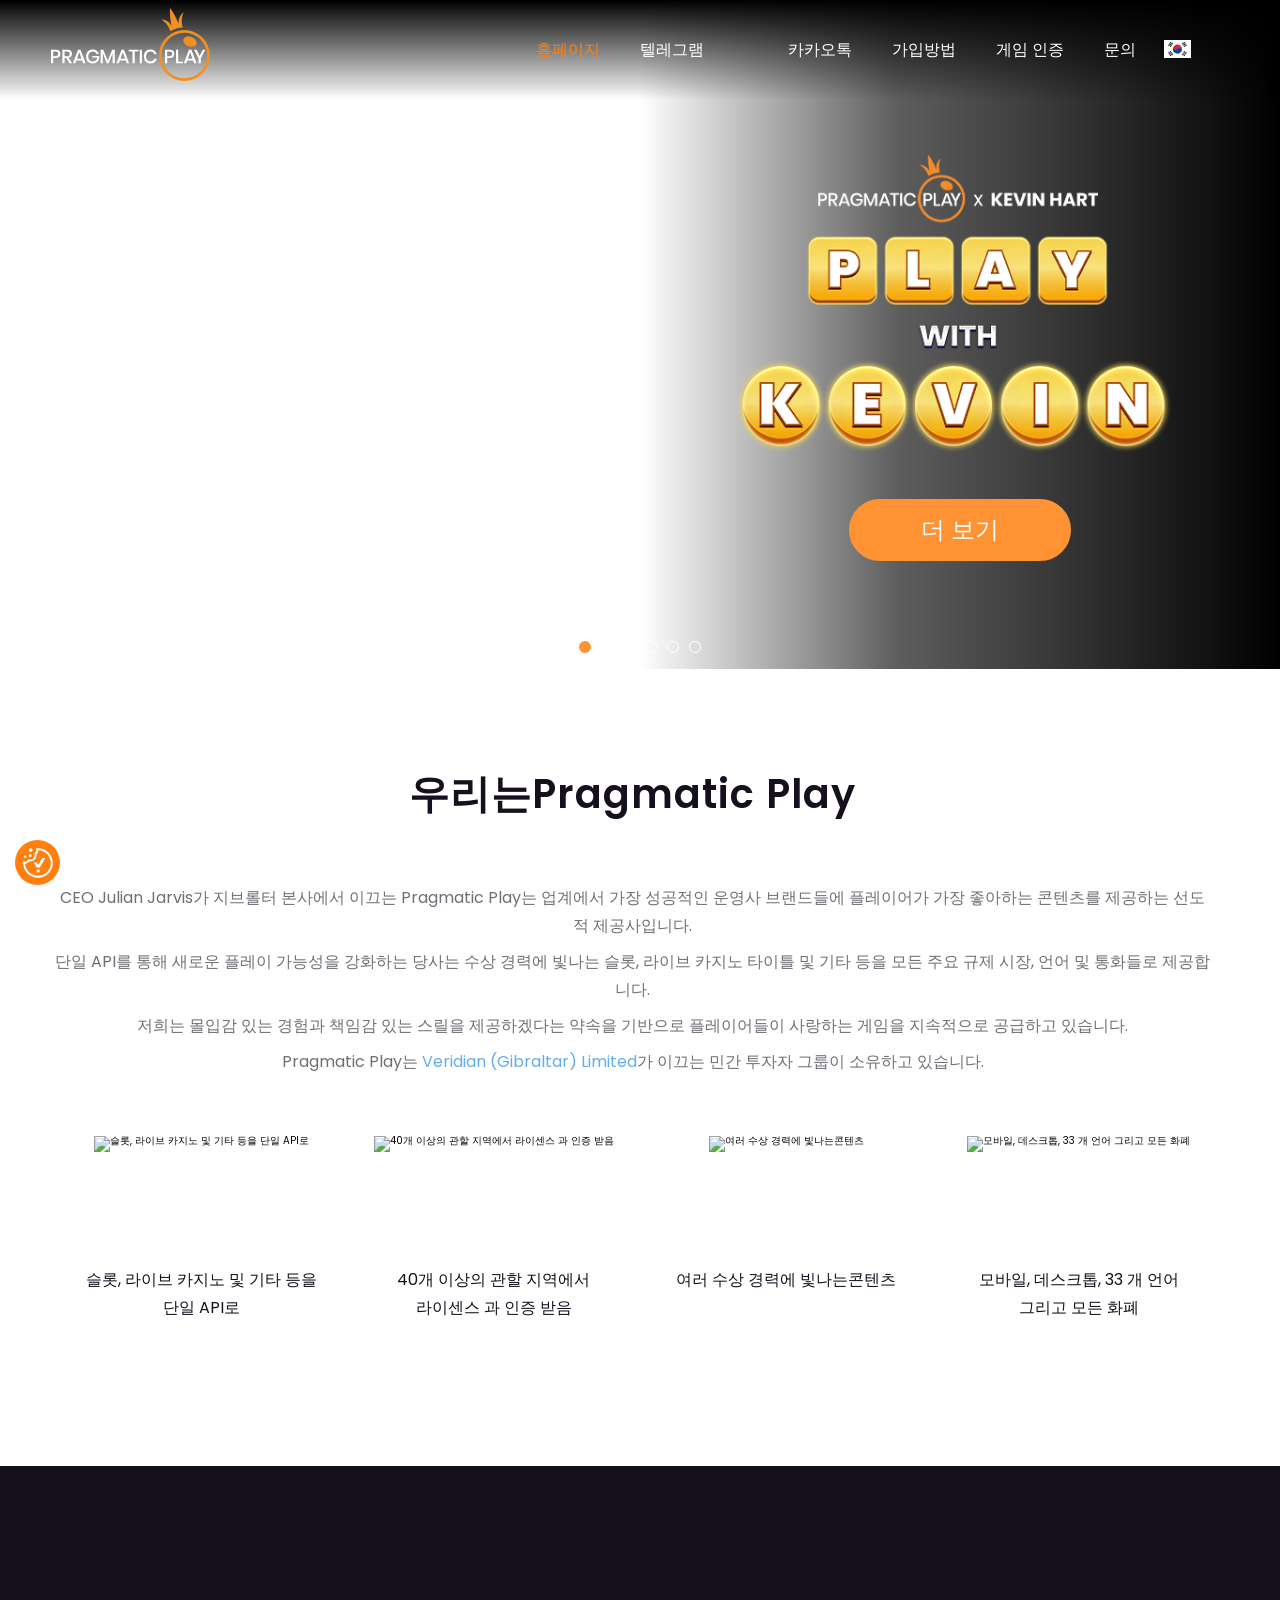
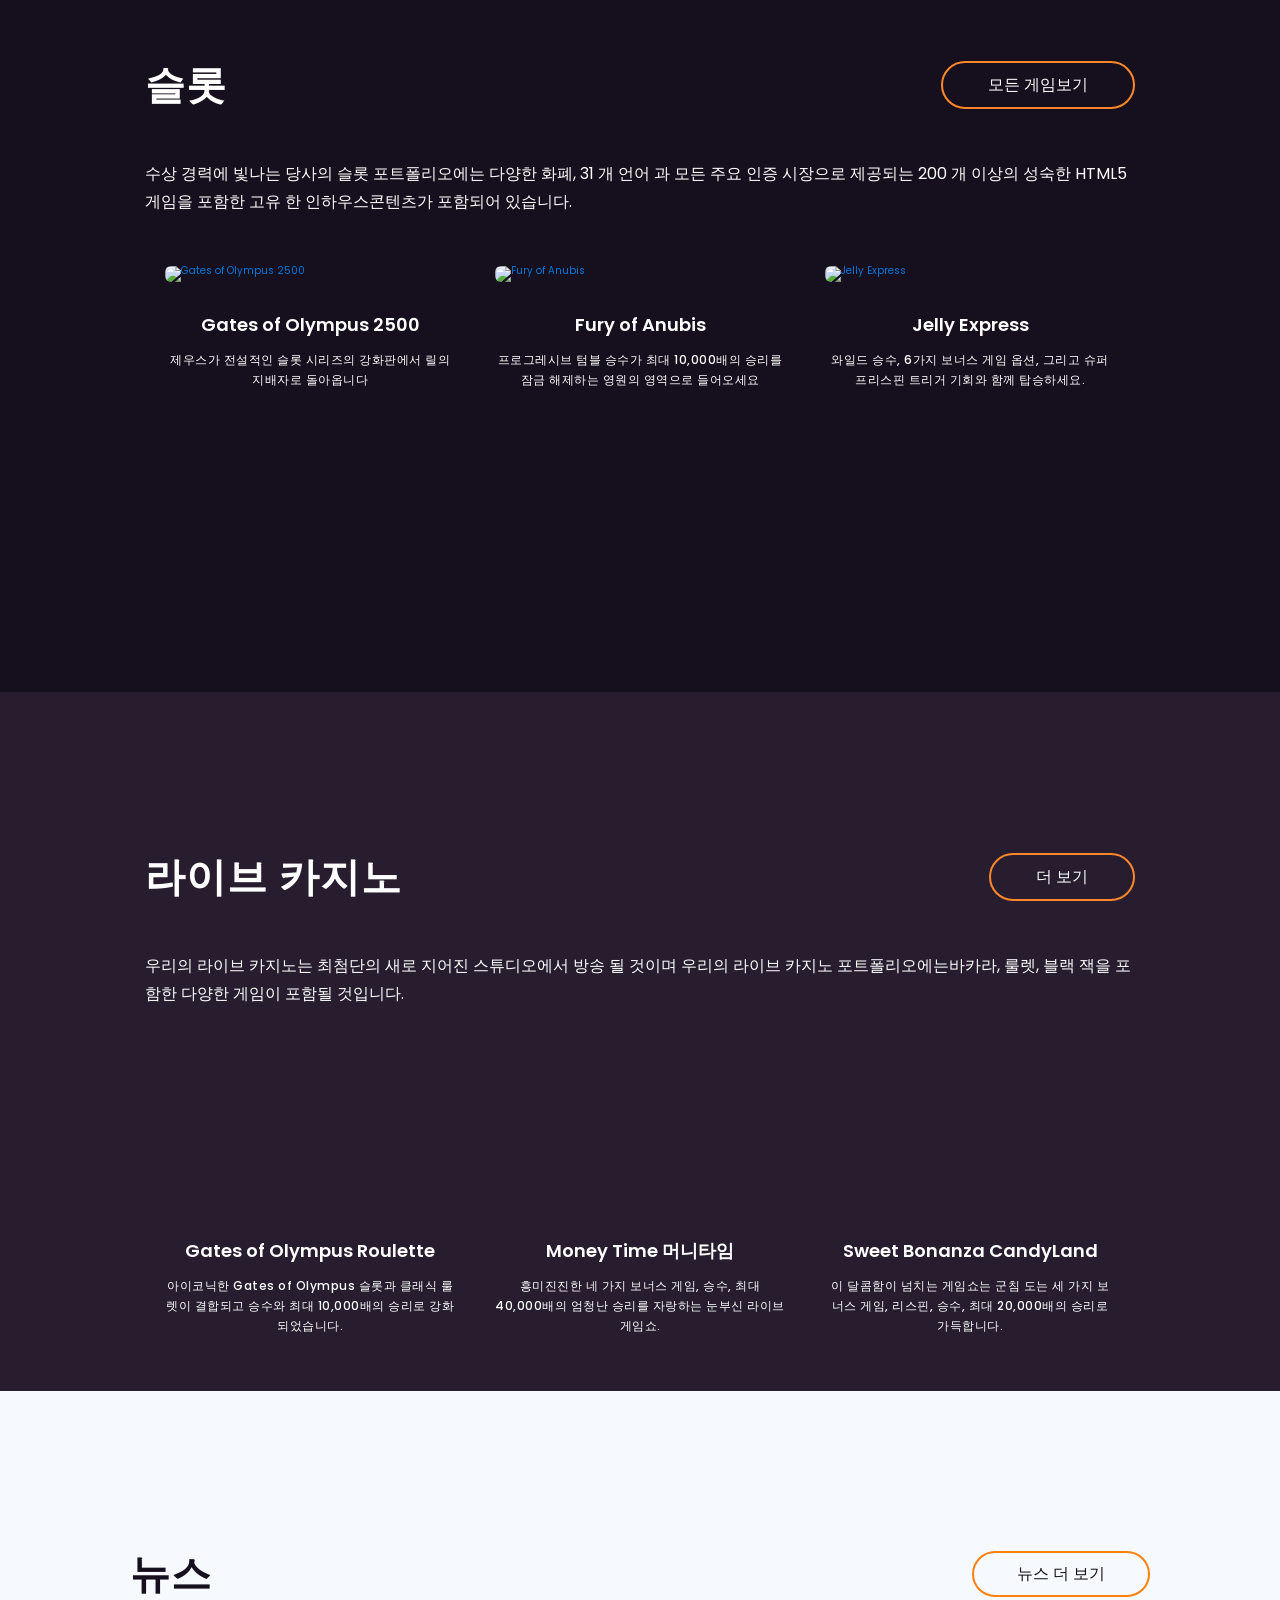
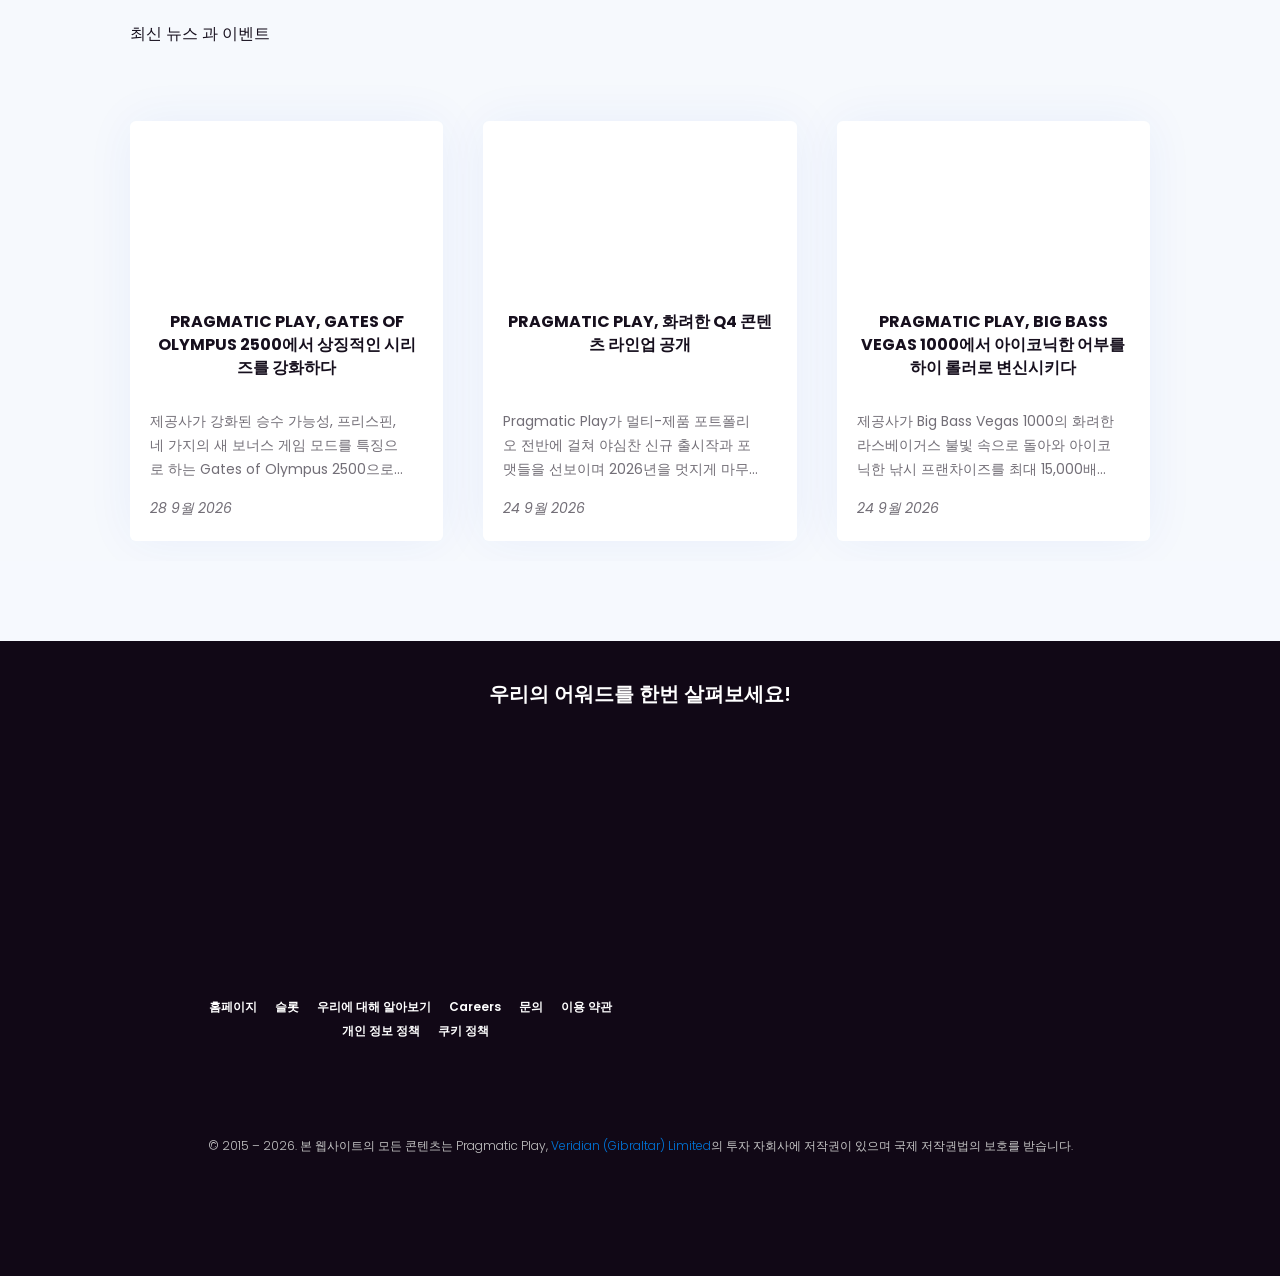
==== gas.html @ 55d9b67c "fix images" ====
<!DOCTYPE html>
<!-- saved from url=(0033)https://www.pragmaticplay.com/ko/ -->
<html lang="ko-KR" class="no-js uk-notouch"><head><meta http-equiv="Content-Type" content="text/html; charset=UTF-8"><meta http-equiv="origin-trial" content="A7vZI3v+Gz7JfuRolKNM4Aff6zaGuT7X0mf3wtoZTnKv6497cVMnhy03KDqX7kBz/q/[base64]"><meta http-equiv="origin-trial" content="A7vZI3v+Gz7JfuRolKNM4Aff6zaGuT7X0mf3wtoZTnKv6497cVMnhy03KDqX7kBz/q/[base64]">
    <meta name="google-site-verification" content="zKXXeZAZxIP3-ORKjQGUh62qlPgXj9LxIzh-_h-hDx8">
    <meta name="facebook-domain-verification" content="h0my4ovwf8pp5cj2fmlpgxihj973m4">
        
        <meta name="domain-validator" content="795a0d5bd1ed61ebb8a459a5983fffe9" data-hash="lNL2JrQz7nVOher8YdJ1f01Buvy5ohGM">
    <title>최고의 카지노 소프트웨어 과 슬롯 제공업체| Pragmatic Play</title>
    <link href="https://www.google-analytics.com/" rel="dns-prefetch">
    <link rel="apple-touch-icon" sizes="180x180" href="https://www.pragmaticplay.com/apple-touch-icon.png?v=00BERwG0QM">
<link rel="icon" type="image/png" sizes="32x32" href="https://www.pragmaticplay.com/favicon-32x32.png?v=00BERwG0QM">
<link rel="icon" type="image/png" sizes="16x16" href="https://www.pragmaticplay.com/favicon-16x16.png?v=00BERwG0QM">
<link rel="manifest" href="https://www.pragmaticplay.com/site.webmanifest?v=00BERwG0QM">
<link rel="mask-icon" href="https://www.pragmaticplay.com/safari-pinned-tab.svg?v=00BERwG0QM" color="#25252a">
<link rel="shortcut icon" href="https://www.pragmaticplay.com/favicon.ico?v=00BERwG0QM">
<meta name="apple-mobile-web-app-title" content="Pragmatic Play">
<meta name="application-name" content="Pragmatic Play">
<meta name="msapplication-TileColor" content="#000000">
<meta name="theme-color" content="#ffffff">    <meta http-equiv="X-UA-Compatible" content="IE=edge,chrome=1">
    <meta name="viewport" content="width=device-width,initial-scale=1.0">
    <script type="text/javascript" async="" src="./gas_files/js"></script><script type="text/javascript" async="" charset="utf-8" src="./gas_files/recaptcha__ko.js.다운로드" crossorigin="anonymous" integrity="sha384-kgm9iXZl+8Kqzz2mu4llHonSHdpUI7X56GbMSYdQ9UgXUNzANBrUaNtf7uAl7ckP"></script><script src="./gas_files/421273155191353" async=""></script><script async="" src="./gas_files/fbevents.js.다운로드"></script><script type="text/javascript" async="" charset="utf-8" src="./gas_files/recaptcha__ko.js.다운로드" crossorigin="anonymous" integrity="sha384-kgm9iXZl+8Kqzz2mu4llHonSHdpUI7X56GbMSYdQ9UgXUNzANBrUaNtf7uAl7ckP"></script><script src="./gas_files/api.js.다운로드"></script>
    	<script>
		window.settings = JSON.parse('{"template":"page-pragmatic.php","post_type":"page","post_title":"\ud648\ud398\uc774\uc9c0","ajax_url":"https:\/\/www.pragmaticplay.com\/wp-admin\/admin-ajax.php?ajax_nonce=387d375b5c","home_url":"https:\/\/www.pragmaticplay.com\/ko","template_dir":"https:\/\/www.pragmaticplay.com\/wp-content\/themes\/gp-theme-basic","uri":"https:\/\/www.pragmaticplay.com\/wp-content\/themes\/gp-theme-basic","cat":"","tag":"","s":"","author":""}');
	</script>
<meta name="robots" content="index, follow, max-image-preview:large, max-snippet:-1, max-video-preview:-1">
<link rel="alternate" href="https://www.pragmaticplay.com/vi/" hreflang="vi">
<link rel="alternate" href="https://www.pragmaticplay.com/ko/" hreflang="ko">
<link rel="alternate" href="https://www.pragmaticplay.com/pt/" hreflang="pt">
<link rel="alternate" href="https://www.pragmaticplay.com/br/" hreflang="pt-BR">
<link rel="alternate" href="https://www.pragmaticplay.com/pl/" hreflang="pl">
<link rel="alternate" href="https://www.pragmaticplay.com/fr/" hreflang="fr">
<link rel="alternate" href="https://www.pragmaticplay.com/tr/" hreflang="tr">
<link rel="alternate" href="https://www.pragmaticplay.com/fi/" hreflang="fi">
<link rel="alternate" href="https://www.pragmaticplay.com/bg/" hreflang="bg">
<link rel="alternate" href="https://www.pragmaticplay.com/ja/" hreflang="ja">
<link rel="alternate" href="https://www.pragmaticplay.com/en/" hreflang="en">
<link rel="alternate" href="https://www.pragmaticplay.com/de/" hreflang="de">
<link rel="alternate" href="https://www.pragmaticplay.com/es/" hreflang="es">
<link rel="alternate" href="https://www.pragmaticplay.com/id/" hreflang="id">
<link rel="alternate" href="https://www.pragmaticplay.com/it/" hreflang="it">
<link rel="alternate" href="https://www.pragmaticplay.com/ro/" hreflang="ro">
<link rel="alternate" href="https://www.pragmaticplay.com/ru/" hreflang="ru">
<link rel="alternate" href="https://www.pragmaticplay.com/zh/" hreflang="zh">
<link rel="alternate" href="https://www.pragmaticplay.com/th/" hreflang="th">
<link rel="alternate" href="https://www.pragmaticplay.com/" hreflang="x-default">
    <meta name="google-site-verification" content="uIHFdA0ExJerLVihhKbGuYF86AssS7jLB8b0xku_omc">
	<meta name="google-site-verification" content="R__uWtALmun6kCM1wFonB4mOe_mq7W7i4GNWpJZv-sA">
    
	<!-- This site is optimized with the Yoast SEO plugin v22.6 - https://yoast.com/wordpress/plugins/seo/ -->
	<meta name="description" content="Pragmatic Play는 혁신적이고 표준화 된 모바일 중심 게임 제품을 제공하는 iGaming 업계의 선도적 인 게임 콘텐츠 제공 업체입니다.">
	<link rel="canonical" href="https://www.pragmaticplay.com/ko/">
	<meta property="og:locale" content="ko_KR">
	<meta property="og:locale:alternate" content="vi_VN">
	<meta property="og:locale:alternate" content="">
	<meta property="og:locale:alternate" content="pt_BR">
	<meta property="og:locale:alternate" content="pl_PL">
	<meta property="og:locale:alternate" content="fr_FR">
	<meta property="og:locale:alternate" content="tr_TR">
	<meta property="og:locale:alternate" content="fi_FI">
	<meta property="og:locale:alternate" content="bg_BG">
	<meta property="og:locale:alternate" content="ja_JP">
	<meta property="og:locale:alternate" content="en_GB">
	<meta property="og:locale:alternate" content="de_DE">
	<meta property="og:locale:alternate" content="es_ES">
	<meta property="og:locale:alternate" content="id_ID">
	<meta property="og:locale:alternate" content="it_IT">
	<meta property="og:locale:alternate" content="ro_RO">
	<meta property="og:locale:alternate" content="ru_RU">
	<meta property="og:locale:alternate" content="zh_CN">
	<meta property="og:locale:alternate" content="th_TH">
	<meta property="og:type" content="website">
	<meta property="og:title" content="최고의 카지노 소프트웨어 과 슬롯 제공업체| Pragmatic Play">
	<meta property="og:description" content="Pragmatic Play is a leading multi-product content provider to the iGaming industry, offering innovative, regulated and mobile-focused gaming products.">
	<meta property="og:url" content="https://www.pragmaticplay.com/ko/">
	<meta property="og:site_name" content="Pragmatic Play">
	<meta property="article:modified_time" content="2026-09-18T09:50:05+00:00">
	<meta property="og:image" content="https://www.pragmaticplay.com/wp-content/uploads/2018/10/PPLogo.jpg">
	<meta property="og:image:width" content="1024">
	<meta property="og:image:height" content="512">
	<meta property="og:image:type" content="image/jpeg">
	<meta name="twitter:card" content="summary_large_image">
	<script type="application/ld+json" class="yoast-schema-graph">{"@context":"https://schema.org","@graph":[{"@type":"WebPage","@id":"https://www.pragmaticplay.com/ko/","url":"https://www.pragmaticplay.com/ko/","name":"최고의 카지노 소프트웨어 과 슬롯 제공업체| Pragmatic Play","isPartOf":{"@id":"https://www.pragmaticplay.com/ko/#website"},"about":{"@id":"https://www.pragmaticplay.com/ko/#organization"},"datePublished":"2020-12-08T09:35:37+00:00","dateModified":"2026-09-18T09:50:05+00:00","description":"Pragmatic Play는 혁신적이고 표준화 된 모바일 중심 게임 제품을 제공하는 iGaming 업계의 선도적 인 게임 콘텐츠 제공 업체입니다.","breadcrumb":{"@id":"https://www.pragmaticplay.com/ko/#breadcrumb"},"inLanguage":"ko-KR","potentialAction":[{"@type":"ReadAction","target":["https://www.pragmaticplay.com/ko/"]}]},{"@type":"BreadcrumbList","@id":"https://www.pragmaticplay.com/ko/#breadcrumb","itemListElement":[{"@type":"ListItem","position":1,"name":"Home"}]},{"@type":"WebSite","@id":"https://www.pragmaticplay.com/ko/#website","url":"https://www.pragmaticplay.com/ko/","name":"Pragmatic Play","description":"손끝에 닿은 라스베가스","publisher":{"@id":"https://www.pragmaticplay.com/ko/#organization"},"potentialAction":[{"@type":"SearchAction","target":{"@type":"EntryPoint","urlTemplate":"https://www.pragmaticplay.com/ko/?s={search_term_string}"},"query-input":"required name=search_term_string"}],"inLanguage":"ko-KR"},{"@type":"Organization","@id":"https://www.pragmaticplay.com/ko/#organization","name":"Pragmatic Play","url":"https://www.pragmaticplay.com/ko/","logo":{"@type":"ImageObject","inLanguage":"ko-KR","@id":"https://www.pragmaticplay.com/ko/#/schema/logo/image/","url":"https://www.pragmaticplay.com/wp-content/uploads/2016/07/logo-pragmatic.png","contentUrl":"https://www.pragmaticplay.com/wp-content/uploads/2016/07/logo-pragmatic.png","width":157,"height":69,"caption":"Pragmatic Play"},"image":{"@id":"https://www.pragmaticplay.com/ko/#/schema/logo/image/"}}]}</script>
	<!-- / Yoast SEO plugin. -->


<link rel="dns-prefetch" href="https://www.pragmaticplay.com/">

<style type="text/css">
img.wp-smiley,
img.emoji {
	display: inline !important;
	border: none !important;
	box-shadow: none !important;
	height: 1em !important;
	width: 1em !important;
	margin: 0 0.07em !important;
	vertical-align: -0.1em !important;
	background: none !important;
	padding: 0 !important;
}
</style>
	<link rel="stylesheet" id="wp-block-library-css" href="./gas_files/style.min.css" media="all">
<style id="classic-theme-styles-inline-css" type="text/css">
/*! This file is auto-generated */
.wp-block-button__link{color:#fff;background-color:#32373c;border-radius:9999px;box-shadow:none;text-decoration:none;padding:calc(.667em + 2px) calc(1.333em + 2px);font-size:1.125em}.wp-block-file__button{background:#32373c;color:#fff;text-decoration:none}
</style>
<style id="global-styles-inline-css" type="text/css">
body{--wp--preset--color--black: #000000;--wp--preset--color--cyan-bluish-gray: #abb8c3;--wp--preset--color--white: #ffffff;--wp--preset--color--pale-pink: #f78da7;--wp--preset--color--vivid-red: #cf2e2e;--wp--preset--color--luminous-vivid-orange: #ff6900;--wp--preset--color--luminous-vivid-amber: #fcb900;--wp--preset--color--light-green-cyan: #7bdcb5;--wp--preset--color--vivid-green-cyan: #00d084;--wp--preset--color--pale-cyan-blue: #8ed1fc;--wp--preset--color--vivid-cyan-blue: #0693e3;--wp--preset--color--vivid-purple: #9b51e0;--wp--preset--gradient--vivid-cyan-blue-to-vivid-purple: linear-gradient(135deg,rgba(6,147,227,1) 0%,rgb(155,81,224) 100%);--wp--preset--gradient--light-green-cyan-to-vivid-green-cyan: linear-gradient(135deg,rgb(122,220,180) 0%,rgb(0,208,130) 100%);--wp--preset--gradient--luminous-vivid-amber-to-luminous-vivid-orange: linear-gradient(135deg,rgba(252,185,0,1) 0%,rgba(255,105,0,1) 100%);--wp--preset--gradient--luminous-vivid-orange-to-vivid-red: linear-gradient(135deg,rgba(255,105,0,1) 0%,rgb(207,46,46) 100%);--wp--preset--gradient--very-light-gray-to-cyan-bluish-gray: linear-gradient(135deg,rgb(238,238,238) 0%,rgb(169,184,195) 100%);--wp--preset--gradient--cool-to-warm-spectrum: linear-gradient(135deg,rgb(74,234,220) 0%,rgb(151,120,209) 20%,rgb(207,42,186) 40%,rgb(238,44,130) 60%,rgb(251,105,98) 80%,rgb(254,248,76) 100%);--wp--preset--gradient--blush-light-purple: linear-gradient(135deg,rgb(255,206,236) 0%,rgb(152,150,240) 100%);--wp--preset--gradient--blush-bordeaux: linear-gradient(135deg,rgb(254,205,165) 0%,rgb(254,45,45) 50%,rgb(107,0,62) 100%);--wp--preset--gradient--luminous-dusk: linear-gradient(135deg,rgb(255,203,112) 0%,rgb(199,81,192) 50%,rgb(65,88,208) 100%);--wp--preset--gradient--pale-ocean: linear-gradient(135deg,rgb(255,245,203) 0%,rgb(182,227,212) 50%,rgb(51,167,181) 100%);--wp--preset--gradient--electric-grass: linear-gradient(135deg,rgb(202,248,128) 0%,rgb(113,206,126) 100%);--wp--preset--gradient--midnight: linear-gradient(135deg,rgb(2,3,129) 0%,rgb(40,116,252) 100%);--wp--preset--font-size--small: 13px;--wp--preset--font-size--medium: 20px;--wp--preset--font-size--large: 36px;--wp--preset--font-size--x-large: 42px;--wp--preset--spacing--20: 0.44rem;--wp--preset--spacing--30: 0.67rem;--wp--preset--spacing--40: 1rem;--wp--preset--spacing--50: 1.5rem;--wp--preset--spacing--60: 2.25rem;--wp--preset--spacing--70: 3.38rem;--wp--preset--spacing--80: 5.06rem;--wp--preset--shadow--natural: 6px 6px 9px rgba(0, 0, 0, 0.2);--wp--preset--shadow--deep: 12px 12px 50px rgba(0, 0, 0, 0.4);--wp--preset--shadow--sharp: 6px 6px 0px rgba(0, 0, 0, 0.2);--wp--preset--shadow--outlined: 6px 6px 0px -3px rgba(255, 255, 255, 1), 6px 6px rgba(0, 0, 0, 1);--wp--preset--shadow--crisp: 6px 6px 0px rgba(0, 0, 0, 1);}:where(.is-layout-flex){gap: 0.5em;}:where(.is-layout-grid){gap: 0.5em;}body .is-layout-flow > .alignleft{float: left;margin-inline-start: 0;margin-inline-end: 2em;}body .is-layout-flow > .alignright{float: right;margin-inline-start: 2em;margin-inline-end: 0;}body .is-layout-flow > .aligncenter{margin-left: auto !important;margin-right: auto !important;}body .is-layout-constrained > .alignleft{float: left;margin-inline-start: 0;margin-inline-end: 2em;}body .is-layout-constrained > .alignright{float: right;margin-inline-start: 2em;margin-inline-end: 0;}body .is-layout-constrained > .aligncenter{margin-left: auto !important;margin-right: auto !important;}body .is-layout-constrained > :where(:not(.alignleft):not(.alignright):not(.alignfull)){max-width: var(--wp--style--global--content-size);margin-left: auto !important;margin-right: auto !important;}body .is-layout-constrained > .alignwide{max-width: var(--wp--style--global--wide-size);}body .is-layout-flex{display: flex;}body .is-layout-flex{flex-wrap: wrap;align-items: center;}body .is-layout-flex > *{margin: 0;}body .is-layout-grid{display: grid;}body .is-layout-grid > *{margin: 0;}:where(.wp-block-columns.is-layout-flex){gap: 2em;}:where(.wp-block-columns.is-layout-grid){gap: 2em;}:where(.wp-block-post-template.is-layout-flex){gap: 1.25em;}:where(.wp-block-post-template.is-layout-grid){gap: 1.25em;}.has-black-color{color: var(--wp--preset--color--black) !important;}.has-cyan-bluish-gray-color{color: var(--wp--preset--color--cyan-bluish-gray) !important;}.has-white-color{color: var(--wp--preset--color--white) !important;}.has-pale-pink-color{color: var(--wp--preset--color--pale-pink) !important;}.has-vivid-red-color{color: var(--wp--preset--color--vivid-red) !important;}.has-luminous-vivid-orange-color{color: var(--wp--preset--color--luminous-vivid-orange) !important;}.has-luminous-vivid-amber-color{color: var(--wp--preset--color--luminous-vivid-amber) !important;}.has-light-green-cyan-color{color: var(--wp--preset--color--light-green-cyan) !important;}.has-vivid-green-cyan-color{color: var(--wp--preset--color--vivid-green-cyan) !important;}.has-pale-cyan-blue-color{color: var(--wp--preset--color--pale-cyan-blue) !important;}.has-vivid-cyan-blue-color{color: var(--wp--preset--color--vivid-cyan-blue) !important;}.has-vivid-purple-color{color: var(--wp--preset--color--vivid-purple) !important;}.has-black-background-color{background-color: var(--wp--preset--color--black) !important;}.has-cyan-bluish-gray-background-color{background-color: var(--wp--preset--color--cyan-bluish-gray) !important;}.has-white-background-color{background-color: var(--wp--preset--color--white) !important;}.has-pale-pink-background-color{background-color: var(--wp--preset--color--pale-pink) !important;}.has-vivid-red-background-color{background-color: var(--wp--preset--color--vivid-red) !important;}.has-luminous-vivid-orange-background-color{background-color: var(--wp--preset--color--luminous-vivid-orange) !important;}.has-luminous-vivid-amber-background-color{background-color: var(--wp--preset--color--luminous-vivid-amber) !important;}.has-light-green-cyan-background-color{background-color: var(--wp--preset--color--light-green-cyan) !important;}.has-vivid-green-cyan-background-color{background-color: var(--wp--preset--color--vivid-green-cyan) !important;}.has-pale-cyan-blue-background-color{background-color: var(--wp--preset--color--pale-cyan-blue) !important;}.has-vivid-cyan-blue-background-color{background-color: var(--wp--preset--color--vivid-cyan-blue) !important;}.has-vivid-purple-background-color{background-color: var(--wp--preset--color--vivid-purple) !important;}.has-black-border-color{border-color: var(--wp--preset--color--black) !important;}.has-cyan-bluish-gray-border-color{border-color: var(--wp--preset--color--cyan-bluish-gray) !important;}.has-white-border-color{border-color: var(--wp--preset--color--white) !important;}.has-pale-pink-border-color{border-color: var(--wp--preset--color--pale-pink) !important;}.has-vivid-red-border-color{border-color: var(--wp--preset--color--vivid-red) !important;}.has-luminous-vivid-orange-border-color{border-color: var(--wp--preset--color--luminous-vivid-orange) !important;}.has-luminous-vivid-amber-border-color{border-color: var(--wp--preset--color--luminous-vivid-amber) !important;}.has-light-green-cyan-border-color{border-color: var(--wp--preset--color--light-green-cyan) !important;}.has-vivid-green-cyan-border-color{border-color: var(--wp--preset--color--vivid-green-cyan) !important;}.has-pale-cyan-blue-border-color{border-color: var(--wp--preset--color--pale-cyan-blue) !important;}.has-vivid-cyan-blue-border-color{border-color: var(--wp--preset--color--vivid-cyan-blue) !important;}.has-vivid-purple-border-color{border-color: var(--wp--preset--color--vivid-purple) !important;}.has-vivid-cyan-blue-to-vivid-purple-gradient-background{background: var(--wp--preset--gradient--vivid-cyan-blue-to-vivid-purple) !important;}.has-light-green-cyan-to-vivid-green-cyan-gradient-background{background: var(--wp--preset--gradient--light-green-cyan-to-vivid-green-cyan) !important;}.has-luminous-vivid-amber-to-luminous-vivid-orange-gradient-background{background: var(--wp--preset--gradient--luminous-vivid-amber-to-luminous-vivid-orange) !important;}.has-luminous-vivid-orange-to-vivid-red-gradient-background{background: var(--wp--preset--gradient--luminous-vivid-orange-to-vivid-red) !important;}.has-very-light-gray-to-cyan-bluish-gray-gradient-background{background: var(--wp--preset--gradient--very-light-gray-to-cyan-bluish-gray) !important;}.has-cool-to-warm-spectrum-gradient-background{background: var(--wp--preset--gradient--cool-to-warm-spectrum) !important;}.has-blush-light-purple-gradient-background{background: var(--wp--preset--gradient--blush-light-purple) !important;}.has-blush-bordeaux-gradient-background{background: var(--wp--preset--gradient--blush-bordeaux) !important;}.has-luminous-dusk-gradient-background{background: var(--wp--preset--gradient--luminous-dusk) !important;}.has-pale-ocean-gradient-background{background: var(--wp--preset--gradient--pale-ocean) !important;}.has-electric-grass-gradient-background{background: var(--wp--preset--gradient--electric-grass) !important;}.has-midnight-gradient-background{background: var(--wp--preset--gradient--midnight) !important;}.has-small-font-size{font-size: var(--wp--preset--font-size--small) !important;}.has-medium-font-size{font-size: var(--wp--preset--font-size--medium) !important;}.has-large-font-size{font-size: var(--wp--preset--font-size--large) !important;}.has-x-large-font-size{font-size: var(--wp--preset--font-size--x-large) !important;}
.wp-block-navigation a:where(:not(.wp-element-button)){color: inherit;}
:where(.wp-block-post-template.is-layout-flex){gap: 1.25em;}:where(.wp-block-post-template.is-layout-grid){gap: 1.25em;}
:where(.wp-block-columns.is-layout-flex){gap: 2em;}:where(.wp-block-columns.is-layout-grid){gap: 2em;}
.wp-block-pullquote{font-size: 1.5em;line-height: 1.6;}
</style>
<link rel="stylesheet" id="clean-css" href="./gas_files/main.min.css" media="all">
<link rel="stylesheet" id="cf7cf-style-css" href="./gas_files/style.css" media="all">
<script type="text/javascript" src="./gas_files/jquery.min.js.다운로드" id="jquery-core-js" defer=""></script>
<script type="text/javascript" src="./gas_files/jquery-migrate.min.js.다운로드" id="jquery-migrate-js" defer=""></script>
<link rel="https://api.w.org/" href="https://www.pragmaticplay.com/wp-json/"><link rel="alternate" type="application/json" href="https://www.pragmaticplay.com/wp-json/wp/v2/pages/26132"><link rel="alternate" type="application/json+oembed" href="https://www.pragmaticplay.com/wp-json/oembed/1.0/embed?url=https%3A%2F%2Fwww.pragmaticplay.com%2Fko%2F">
<link rel="alternate" type="text/xml+oembed" href="https://www.pragmaticplay.com/wp-json/oembed/1.0/embed?url=https%3A%2F%2Fwww.pragmaticplay.com%2Fko%2F&amp;format=xml">
<link rel="alternate" href="https://www.pragmaticplay.com/ko/" hreflang="x-default"><script type="text/javascript">
(function(url){
	if(/(?:Chrome\/26\.0\.1410\.63 Safari\/537\.31|WordfenceTestMonBot)/.test(navigator.userAgent)){ return; }
	var addEvent = function(evt, handler) {
		if (window.addEventListener) {
			document.addEventListener(evt, handler, false);
		} else if (window.attachEvent) {
			document.attachEvent('on' + evt, handler);
		}
	};
	var removeEvent = function(evt, handler) {
		if (window.removeEventListener) {
			document.removeEventListener(evt, handler, false);
		} else if (window.detachEvent) {
			document.detachEvent('on' + evt, handler);
		}
	};
	var evts = 'contextmenu dblclick drag dragend dragenter dragleave dragover dragstart drop keydown keypress keyup mousedown mousemove mouseout mouseover mouseup mousewheel scroll'.split(' ');
	var logHuman = function() {
		if (window.wfLogHumanRan) { return; }
		window.wfLogHumanRan = true;
		var wfscr = document.createElement('script');
		wfscr.type = 'text/javascript';
		wfscr.async = true;
		wfscr.src = url + '&r=' + Math.random();
		(document.getElementsByTagName('head')[0]||document.getElementsByTagName('body')[0]).appendChild(wfscr);
		for (var i = 0; i < evts.length; i++) {
			removeEvent(evts[i], logHuman);
		}
	};
	for (var i = 0; i < evts.length; i++) {
		addEvent(evts[i], logHuman);
	}
})('//www.pragmaticplay.com/?wordfence_lh=1&hid=BE6DE601768F1D3A61C4E078A562867B');
</script><script type="text/javascript" src="./gas_files/saved_resource" async=""></script><noscript><style>.lazyload[data-src]{display:none !important;}</style></noscript><style>.lazyload{background-image:none !important;}.lazyload:before{background-image:none !important;}</style><link rel="icon" href="https://www.pragmaticplay.com/wp-content/uploads/2019/03/cropped-222-32x32.png" sizes="32x32">
<link rel="icon" href="https://www.pragmaticplay.com/wp-content/uploads/2019/03/cropped-222-192x192.png" sizes="192x192">
<link rel="apple-touch-icon" href="https://www.pragmaticplay.com/wp-content/uploads/2019/03/cropped-222-180x180.png">
<meta name="msapplication-TileImage" content="https://www.pragmaticplay.com/wp-content/uploads/2019/03/cropped-222-270x270.png">
		<style type="text/css" id="wp-custom-css">
			.grecaptcha-badge { visibility: hidden; }

[lang="bg-BG"] section.section--about-us .container .col-md-4 {
	min-height: 300px;
}		</style>
		<noscript><style id="rocket-lazyload-nojs-css">.rll-youtube-player, [data-lazy-src]{display:none !important;}</style></noscript>    <script async="" src="./gas_files/js(1)"></script>
    <script type="text/javascript">
        window.dataLayer = window.dataLayer || [];

        function gtag() {
            dataLayer.push(arguments);
        }

        gtag('js', new Date());

        gtag('config', 'G-15RPXES5C8');
    </script>
    <!-- Global site tag (gtag.js) - Google Analytics -->
    <script async="" src="./gas_files/js(2)"></script>
    <script type="text/javascript">
        window.dataLayer = window.dataLayer || [];

        function gtag() {
            dataLayer.push(arguments);
        }

        gtag('js', new Date());

        gtag('config', 'UA-157356661-1');
    </script>
    <!-- Facebook Pixel Code -->
    <script type="text/javascript">
        ! function(f, b, e, v, n, t, s) {
            if (f.fbq) return;
            n = f.fbq = function() {
                n.callMethod ?
                    n.callMethod.apply(n, arguments) : n.queue.push(arguments)
            };
            if (!f._fbq) f._fbq = n;
            n.push = n;
            n.loaded = !0;
            n.version = '2.0';
            n.queue = [];
            t = b.createElement(e);
            t.async = !0;
            t.src = v;
            s = b.getElementsByTagName(e)[0];
            s.parentNode.insertBefore(t, s)
        }(window, document, 'script',
            'https://connect.facebook.net/en_US/fbevents.js');
        fbq('init', '421273155191353');
        fbq('track', 'PageView');
    </script>
    <noscript><img height="1" width="1" style="display:none" src="https://www.facebook.com/tr?id=421273155191353&ev=PageView&noscript=1" />
    </noscript>
    <!-- End Facebook Pixel Code -->
    <script>
        var site_url = 'https://www.pragmaticplay.com/wp-content/themes/gp-theme-basic';
        var ajax_url = 'https://www.pragmaticplay.com/wp-admin/admin-ajax.php';
    </script>
<style id="wpr-lazyload-bg-container"></style><style id="wpr-lazyload-bg-exclusion"></style>
<noscript>
<style id="wpr-lazyload-bg-nostyle"></style>
</noscript>
<script type="application/javascript">const rocket_pairs = []; const rocket_excluded_pairs = [];</script><script type="text/javascript" async="" src="./gas_files/saved_resource(1)"></script><style id="cky-style">.cky-overlay{background:#000;opacity:.4;position:fixed;top:0;left:0;width:100%;height:100%;z-index:99999999}.cky-hide{display:none}.cky-btn-revisit-wrapper{display:flex;align-items:center;justify-content:center;background:#0056a7;width:45px;height:45px;border-radius:50%;position:fixed;z-index:999999;cursor:pointer}.cky-revisit-bottom-left{bottom:15px;left:15px}.cky-revisit-bottom-right{bottom:15px;right:15px}.cky-btn-revisit-wrapper .cky-btn-revisit{display:flex;align-items:center;justify-content:center;background:none;border:none;cursor:pointer;position:relative;margin:0;padding:0}.cky-btn-revisit-wrapper .cky-btn-revisit img{max-width:fit-content;margin:0;height:30px;width:30px}.cky-revisit-bottom-left:hover::before{content:attr(data-tooltip);position:absolute;background:#4e4b66;color:#fff;left:calc(100% + 7px);font-size:12px;line-height:16px;width:max-content;padding:4px 8px;border-radius:4px}.cky-revisit-bottom-left:hover::after{position:absolute;content:"";border:5px solid #fff0;left:calc(100% + 2px);border-left-width:0;border-right-color:#4e4b66}.cky-revisit-bottom-right:hover::before{content:attr(data-tooltip);position:absolute;background:#4e4b66;color:#fff;right:calc(100% + 7px);font-size:12px;line-height:16px;width:max-content;padding:4px 8px;border-radius:4px}.cky-revisit-bottom-right:hover::after{position:absolute;content:"";border:5px solid #fff0;right:calc(100% + 2px);border-right-width:0;border-left-color:#4e4b66}.cky-revisit-hide{display:none}.cky-consent-container{position:fixed;width:440px;box-sizing:border-box;z-index:9999999;border-radius:6px}.cky-consent-container .cky-consent-bar{background:#fff;border:1px solid;padding:20px 26px;box-shadow:0 -1px 10px 0 #acabab4d;border-radius:6px}.cky-box-bottom-left{bottom:40px;left:40px}.cky-box-bottom-right{bottom:40px;right:40px}.cky-box-top-left{top:40px;left:40px}.cky-box-top-right{top:40px;right:40px}.cky-custom-brand-logo-wrapper .cky-custom-brand-logo{width:100px;height:auto;margin:0 0 12px 0}.cky-notice .cky-title{color:#212121;font-weight:700;font-size:18px;line-height:24px;margin:0 0 12px 0;word-break:break-word}.cky-notice-des *,.cky-preference-content-wrapper *,.cky-dma-content-wrapper *,.cky-accordion-header-des *,.cky-gpc-wrapper .cky-gpc-desc *{font-size:14px}.cky-notice-des{color:#212121;font-size:14px;line-height:24px;font-weight:400}.cky-notice-des img{min-height:25px;min-width:25px}.cky-consent-bar .cky-notice-des p,.cky-gpc-wrapper .cky-gpc-desc p,.cky-preference-body-wrapper .cky-preference-content-wrapper p,.cky-accordion-header-wrapper .cky-accordion-header-des p,.cky-cookie-des-table li div:last-child p{color:inherit;margin-top:0;word-break:break-word}.cky-notice-des P:last-child,.cky-preference-content-wrapper p:last-child,.cky-cookie-des-table li div:last-child p:last-child,.cky-gpc-wrapper .cky-gpc-desc p:last-child{margin-bottom:0}.cky-notice-des a.cky-policy,.cky-notice-des button.cky-policy,.cky-notice-des a.cky-link-default,.cky-dma-content-wrapper a.cky-policy,.cky-dma-content-wrapper button.cky-policy{font-size:14px;color:#1863dc;white-space:nowrap;cursor:pointer;background:#fff0}.cky-notice-des a.cky-policy,.cky-notice-des button.cky-policy,.cky-dma-content-wrapper a.cky-policy,.cky-dma-content-wrapper button.cky-policy{text-decoration:underline;border:1px solid}.cky-notice-des a.cky-link-default{text-decoration:underline}.cky-notice-des button.cky-policy,.cky-dma-content-wrapper button.cky-policy{padding:0}.cky-notice-des a.cky-policy:focus-visible,.cky-notice-des button.cky-policy:focus-visible,.cky-dma-content-wrapper a.cky-policy:focus-visible,.cky-dma-content-wrapper button.cky-policy:focus-visible,.cky-preference-content-wrapper .cky-show-desc-btn:focus-visible,.cky-accordion-header .cky-accordion-btn:focus-visible,.cky-preference-header .cky-btn-close:focus-visible,.cky-switch input[type="checkbox"]:focus-visible,.cky-footer-wrapper a:focus-visible,[data-cky-tag="powered-by"] a:focus-visible,[data-cky-tag="detail-powered-by"] a:focus-visible,.cky-btn:focus-visible{outline:2px solid #1863dc;outline-offset:2px}.cky-btn:focus:not(:focus-visible),.cky-accordion-header .cky-accordion-btn:focus:not(:focus-visible),.cky-preference-content-wrapper .cky-show-desc-btn:focus:not(:focus-visible),.cky-btn-revisit-wrapper .cky-btn-revisit:focus:not(:focus-visible),.cky-preference-header .cky-btn-close:focus:not(:focus-visible),.cky-consent-bar .cky-banner-btn-close:focus:not(:focus-visible){outline:0}button.cky-show-desc-btn:not(:hover):not(:active){color:#1863dc;background:#fff0}button.cky-accordion-btn:not(:hover):not(:active),button.cky-banner-btn-close:not(:hover):not(:active),button.cky-btn-revisit:not(:hover):not(:active),button.cky-btn-close:not(:hover):not(:active){background:#fff0}.cky-consent-bar button:hover,.cky-modal.cky-modal-open button:hover,.cky-consent-bar button:focus,.cky-modal.cky-modal-open button:focus{text-decoration:none}.cky-notice-btn-wrapper{display:flex;justify-content:flex-start;align-items:center;flex-wrap:wrap;gap:8px;margin-top:16px}.cky-notice-btn-wrapper .cky-btn{text-shadow:none;box-shadow:none}.cky-btn{flex:auto;max-width:100%;font-size:14px;font-family:inherit;line-height:24px;padding:8px;font-weight:500;border-radius:2px;cursor:pointer;text-align:center;text-transform:none;min-height:0;overflow-wrap:break-word}.cky-btn:hover{filter:brightness(.9)}.cky-btn-customize{color:#1863dc;background:#fff0;border:2px solid #1863dc}.cky-btn-reject{color:#1863dc;background:#fff0;border:2px solid #1863dc}.cky-btn-accept{background:#1863dc;color:#fff;border:2px solid #1863dc}.cky-btn:last-child{margin-right:0}@media (max-width:576px){.cky-box-bottom-left{bottom:0;left:0}.cky-box-bottom-right{bottom:0;right:0}.cky-box-top-left{top:0;left:0}.cky-box-top-right{top:0;right:0}}@media (max-width:440px){.cky-box-bottom-left,.cky-box-bottom-right,.cky-box-top-left,.cky-box-top-right{width:100%;max-width:100%}.cky-consent-container .cky-consent-bar{padding:20px 0}.cky-custom-brand-logo-wrapper,.cky-notice .cky-title,.cky-notice-des,.cky-notice-btn-wrapper{padding:0 24px}.cky-notice-des{max-height:40vh;overflow-y:scroll}.cky-notice-btn-wrapper{gap:10px;flex-direction:column}.cky-btn{width:100%}.cky-notice-btn-wrapper .cky-btn-customize{order:2}.cky-notice-btn-wrapper .cky-btn-reject{order:3}.cky-notice-btn-wrapper .cky-btn-accept{order:1}}@media (max-width:352px){.cky-notice .cky-title{font-size:16px}.cky-notice-des *{font-size:12px}.cky-notice-des,.cky-btn{font-size:12px}}.cky-modal.cky-modal-open{display:flex;visibility:visible;-webkit-transform:translate(-50%,-50%);-moz-transform:translate(-50%,-50%);-ms-transform:translate(-50%,-50%);-o-transform:translate(-50%,-50%);transform:translate(-50%,-50%);top:50%;left:50%;transition:all 1s ease;max-height:100%}.cky-modal{box-shadow:0 32px 68px rgb(0 0 0 / .3);margin:0 auto;position:fixed;max-width:100%;background:#fff;top:50%;box-sizing:border-box;border-radius:6px;z-index:999999999;color:#212121;-webkit-transform:translate(-50%,100%);-moz-transform:translate(-50%,100%);-ms-transform:translate(-50%,100%);-o-transform:translate(-50%,100%);transform:translate(-50%,100%);visibility:hidden;transition:all 0s ease}.cky-preference-center{max-height:79vh;overflow:hidden;width:845px;overflow:hidden;flex:1 1 0%;display:flex;flex-direction:column;border-radius:6px}@media (max-height:576px){.cky-preference-center{height:100vh;overflow:auto}.cky-preference-center .cky-preference-body-wrapper{overflow:unset}}@media (max-height:480px){.cky-consent-container{max-height:100vh;overflow-y:scroll}.cky-notice-des{max-height:unset;overflow-y:unset}}@media (min-width:576px) and (max-height:660px){.cky-notice-des{max-height:40vh;overflow-y:scroll}}.cky-preference-header{display:flex;align-items:center;justify-content:space-between;padding:22px 24px;border-bottom:1px solid}.cky-preference-header .cky-preference-title{font-size:18px;font-weight:700;line-height:24px;word-break:break-word}.cky-preference-header .cky-btn-close{margin:0;cursor:pointer;vertical-align:middle;padding:0;background:none;border:none;width:24px;height:24px;min-height:0;line-height:0;text-shadow:none;box-shadow:none}.cky-preference-header .cky-btn-close img{margin:0;height:10px;width:10px}.cky-preference-body-wrapper{padding:0 24px;flex:1;overflow:auto;box-sizing:border-box}.cky-preference-content-wrapper,.cky-gpc-wrapper .cky-gpc-desc{font-size:14px;line-height:24px;font-weight:400;padding:12px 0}.cky-preference-content-wrapper img{min-height:25px;min-width:25px}.cky-preference-content-wrapper .cky-show-desc-btn{font-size:14px;font-family:inherit;color:#1863dc;text-decoration:underline;line-height:24px;padding:0;margin:0;white-space:nowrap;cursor:pointer;background:#fff0;border-color:#fff0;text-transform:none;min-height:0;text-shadow:none;box-shadow:none}.cky-accordion-wrapper{margin-bottom:10px}.cky-accordion{border-bottom:1px solid}.cky-accordion:last-child{border-bottom:none}.cky-accordion .cky-accordion-item{display:flex;margin-top:10px}.cky-accordion .cky-accordion-body{display:none}.cky-accordion.cky-accordion-active .cky-accordion-body{display:block;padding:0 22px;margin-bottom:16px}.cky-accordion-header-wrapper{cursor:pointer;width:100%}.cky-accordion-item .cky-accordion-header{display:flex;justify-content:space-between;align-items:center}.cky-accordion-header .cky-accordion-btn{font-size:16px;font-family:inherit;color:#212121;line-height:24px;background:none;border:none;font-weight:700;padding:0;margin:0;cursor:pointer;text-transform:none;min-height:0;text-shadow:none;box-shadow:none}.cky-accordion-header .cky-always-active{color:green;font-weight:600;line-height:24px;font-size:14px}.cky-accordion-header-des{font-size:14px;line-height:24px;margin:10px 0 16px 0}.cky-accordion-chevron{margin-right:22px;position:relative;cursor:pointer}.cky-accordion-chevron-hide{display:none}.cky-accordion .cky-accordion-chevron i::before{content:"";position:absolute;border-right:1.4px solid;border-bottom:1.4px solid;border-color:inherit;height:6px;width:6px;-webkit-transform:rotate(-45deg);-moz-transform:rotate(-45deg);-ms-transform:rotate(-45deg);-o-transform:rotate(-45deg);transform:rotate(-45deg);transition:all 0.2s ease-in-out;top:8px}.cky-accordion.cky-accordion-active .cky-accordion-chevron i::before{-webkit-transform:rotate(45deg);-moz-transform:rotate(45deg);-ms-transform:rotate(45deg);-o-transform:rotate(45deg);transform:rotate(45deg)}.cky-audit-table{background:#f4f4f4;border-radius:6px}.cky-audit-table .cky-empty-cookies-text{color:inherit;font-size:12px;line-height:24px;margin:0;padding:10px;word-break:break-word}.cky-audit-table .cky-cookie-des-table{font-size:12px;line-height:24px;font-weight:400;padding:15px 10px;border-bottom:1px solid;border-bottom-color:inherit;margin:0}.cky-audit-table .cky-cookie-des-table:last-child{border-bottom:none}.cky-audit-table .cky-cookie-des-table li{list-style-type:none;display:flex;padding:3px 0}.cky-audit-table .cky-cookie-des-table li:first-child{padding-top:0}.cky-cookie-des-table li div:first-child{width:100px;font-weight:600;word-break:break-word;word-wrap:break-word}.cky-cookie-des-table li div:last-child{flex:1;word-break:break-word;word-wrap:break-word;margin-left:8px}.cky-footer-shadow{display:block;width:100%;height:40px;background:linear-gradient(180deg,#fff0 0%,#ffffff 100%);position:absolute;bottom:calc(100% - 1px)}.cky-footer-wrapper{position:relative}.cky-prefrence-btn-wrapper{display:flex;flex-wrap:wrap;gap:8px;align-items:center;justify-content:center;padding:22px 24px;border-top:1px solid}.cky-prefrence-btn-wrapper .cky-btn{flex:auto;max-width:100%;text-shadow:none;box-shadow:none}.cky-btn-preferences{color:#1863dc;background:#fff0;border:2px solid #1863dc}.cky-preference-header,.cky-preference-body-wrapper,.cky-accordion-wrapper,.cky-accordion,.cky-accordion-wrapper,.cky-footer-wrapper,.cky-prefrence-btn-wrapper{border-color:inherit}.cky-preference-body-wrapper .cky-dma-content-wrapper{font-size:14px;line-height:24px;font-weight:400;padding:4px 0 12px}.cky-preference-body-wrapper .cky-dma-content-wrapper p{color:inherit;word-break:break-word}.cky-preference-body-wrapper .cky-dma-content-wrapper p:first-child{margin-top:0}.cky-preference-body-wrapper .cky-dma-content-wrapper p:last-child{margin-bottom:0}.cky-preference-body-wrapper .cky-horizontal-separator{border-bottom:1px solid;border-color:inherit}@media (max-width:845px){.cky-modal{max-width:calc(100% - 16px)}}@media (max-width:576px){.cky-modal{max-width:100%}.cky-preference-center{max-height:100vh}.cky-prefrence-btn-wrapper{flex-direction:column;gap:10px}.cky-accordion.cky-accordion-active .cky-accordion-body{padding-right:0}.cky-prefrence-btn-wrapper .cky-btn{width:100%}.cky-prefrence-btn-wrapper .cky-btn-reject{order:3}.cky-prefrence-btn-wrapper .cky-btn-accept{order:1;margin-top:0}.cky-prefrence-btn-wrapper .cky-btn-preferences{order:2}}@media (max-width:425px){.cky-accordion-chevron{margin-right:15px}.cky-accordion.cky-accordion-active .cky-accordion-body{padding:0 15px}}@media (max-width:352px){.cky-preference-header .cky-preference-title{font-size:16px}.cky-preference-header{padding:16px 24px}.cky-preference-content-wrapper *,.cky-accordion-header-des *,.cky-dma-content-wrapper *{font-size:12px}.cky-preference-content-wrapper,.cky-preference-body-wrapper .cky-dma-content-wrapper,.cky-preference-content-wrapper .cky-show-more,.cky-accordion-header .cky-always-active,.cky-accordion-header-des,.cky-preference-content-wrapper .cky-show-desc-btn,.cky-notice-des a.cky-policy,.cky-dma-content-wrapper a.cky-policy{font-size:12px}.cky-accordion-header .cky-accordion-btn{font-size:14px}}.cky-switch{display:flex}.cky-switch input[type="checkbox"]{position:relative;width:44px;height:24px;margin:0;background:#d0d5d2;-webkit-appearance:none;border-radius:50px;cursor:pointer;outline:0;border:none;top:0}.cky-switch input[type="checkbox"]:checked{background:#1863dc}.cky-switch input[type="checkbox"]:before{position:absolute;content:"";height:20px;width:20px;left:2px;bottom:2px;border-radius:50%;background-color:#fff;-webkit-transition:0.4s;transition:0.4s;margin:0}.cky-switch input[type="checkbox"]:after{display:none}.cky-switch input[type="checkbox"]:checked:before{-webkit-transform:translateX(20px);-ms-transform:translateX(20px);transform:translateX(20px)}@media (max-width:425px){.cky-switch input[type="checkbox"]{width:38px;height:21px}.cky-switch input[type="checkbox"]:before{height:17px;width:17px}.cky-switch input[type="checkbox"]:checked:before{-webkit-transform:translateX(17px);-ms-transform:translateX(17px);transform:translateX(17px)}}.cky-consent-bar .cky-banner-btn-close{z-index:1;position:absolute;right:9px;top:5px;background:none;border:none;cursor:pointer;padding:0;margin:0;min-height:0;line-height:0;height:24px;width:24px;text-shadow:none;box-shadow:none}.cky-consent-bar .cky-banner-btn-close img{height:9px;width:9px;margin:0}.cky-notice-group{font-size:14px;line-height:24px;font-weight:400;color:#212121}.cky-notice-btn-wrapper .cky-btn-do-not-sell{font-size:14px;line-height:24px;padding:6px 0;margin:0;font-weight:500;background:none;border-radius:2px;border:none;cursor:pointer;text-align:left;color:#1863dc;background:#fff0;border-color:#fff0;box-shadow:none;text-shadow:none;word-break:break-word;text-decoration:underline}.cky-consent-bar .cky-banner-btn-close:focus-visible,.cky-notice-btn-wrapper .cky-btn-do-not-sell:focus-visible,.cky-opt-out-btn-wrapper .cky-btn:focus-visible,.cky-opt-out-checkbox-wrapper input[type="checkbox"].cky-opt-out-checkbox:focus-visible{outline:2px solid #1863dc;outline-offset:2px}@media (max-width:440px){.cky-consent-container{width:100%}}@media (max-width:352px){.cky-notice-des a.cky-policy,.cky-notice-des a.cky-link-default,.cky-notice-btn-wrapper .cky-btn-do-not-sell{font-size:12px}}.cky-opt-out-wrapper{padding:12px 0}.cky-opt-out-wrapper .cky-opt-out-checkbox-wrapper{display:flex;align-items:center}.cky-opt-out-checkbox-wrapper .cky-opt-out-checkbox-label{font-size:16px;font-weight:700;line-height:24px;margin:0 0 0 12px;cursor:pointer;word-break:break-word}.cky-opt-out-checkbox-wrapper input[type="checkbox"].cky-opt-out-checkbox{background-color:#fff;border:1px solid #000;width:20px;height:18.5px;margin:0;-webkit-appearance:none;position:relative;display:flex;align-items:center;justify-content:center;border-radius:2px;cursor:pointer}.cky-opt-out-checkbox-wrapper input[type="checkbox"].cky-opt-out-checkbox:checked{background-color:#1863dc;border:none}.cky-opt-out-checkbox-wrapper input[type="checkbox"].cky-opt-out-checkbox:checked::after{left:6px;bottom:4px;width:7px;height:13px;border:solid #fff;border-width:0 3px 3px 0;border-radius:2px;-webkit-transform:rotate(45deg);-ms-transform:rotate(45deg);transform:rotate(45deg);content:"";position:absolute;box-sizing:border-box}.cky-opt-out-checkbox-wrapper.cky-disabled .cky-opt-out-checkbox-label,.cky-opt-out-checkbox-wrapper.cky-disabled input[type="checkbox"].cky-opt-out-checkbox{cursor:no-drop}.cky-gpc-wrapper{margin:0 0 0 32px}.cky-footer-wrapper .cky-optout-action-area{padding:0 24px 22px 24px;box-sizing:border-box}.cky-footer-wrapper .cky-opt-out-btn-wrapper{display:flex;flex-wrap:wrap;gap:8px;align-items:center;justify-content:center;padding-top:22px}.cky-opt-out-btn-wrapper .cky-btn{flex:auto;max-width:100%;text-shadow:none;box-shadow:none}.cky-opt-out-btn-wrapper .cky-btn-cancel{border:1px solid #dedfe0;background:#fff0;color:#858585}.cky-opt-out-btn-wrapper .cky-btn-confirm{background:#1863dc;color:#fff;border:1px solid #1863dc}.cky-optout-success{border-radius:8px;padding:8px 12px;margin:0 auto;box-sizing:border-box;outline:none}.cky-optout-success .cky-optout-success-inner{display:flex;flex-direction:column;gap:4px}.cky-optout-success .cky-optout-success-row{display:flex;align-items:flex-start}.cky-optout-success .cky-optout-success-icon{width:20px;flex-shrink:0}.cky-optout-success .cky-optout-success-text{margin-inline-start:8px;margin-top:1px;font-weight:400;font-size:13px;line-height:20px}.cky-optout-success .cky-optout-success-text p{margin:0}.cky-optout-success .cky-optout-success-subtext{margin:0;font-weight:400;font-size:12px;line-height:20px}@media (max-width:440px){.cky-footer-wrapper .cky-opt-out-btn-wrapper{gap:10px}}@media (max-width:352px){.cky-opt-out-checkbox-wrapper .cky-opt-out-checkbox-label{font-size:14px}.cky-gpc-wrapper .cky-gpc-desc,.cky-gpc-wrapper .cky-gpc-desc *{font-size:12px}.cky-opt-out-checkbox-wrapper input[type="checkbox"].cky-opt-out-checkbox{width:16px;height:16px}.cky-opt-out-checkbox-wrapper input[type="checkbox"].cky-opt-out-checkbox:checked::after{left:5px;bottom:4px;width:3px;height:9px}.cky-gpc-wrapper{margin:0 0 0 28px}}.video-placeholder-youtube{background-size:100% 100%;background-position:center;background-repeat:no-repeat;background-color:#b2b0b059;position:relative;display:flex;align-items:center;justify-content:center;max-width:100%}.video-placeholder-text-youtube{text-align:center;align-items:center;padding:10px 16px;background-color:#000c;color:#fff;border:1px solid;border-radius:2px;cursor:pointer}.video-placeholder-normal{background-image:url(https://cdn-cookieyes.com/assets/images/cky-placeholder.svg);background-size:80px;background-position:center;background-repeat:no-repeat;background-color:#b2b0b059;position:relative;display:flex;align-items:flex-end;justify-content:center;max-width:100%}.video-placeholder-text-normal{align-items:center;padding:10px 16px;text-align:center;border:1px solid;border-radius:2px;cursor:pointer}.cky-rtl{direction:rtl;text-align:right}.cky-rtl .cky-banner-btn-close{left:9px;right:auto}.cky-rtl .cky-notice-btn-wrapper .cky-btn:last-child{margin-right:8px}.cky-rtl .cky-notice-btn-wrapper .cky-btn:first-child{margin-right:0}.cky-rtl .cky-notice-btn-wrapper{margin-left:0;margin-right:15px}.cky-rtl .cky-prefrence-btn-wrapper .cky-btn{margin-right:8px}.cky-rtl .cky-prefrence-btn-wrapper .cky-btn:first-child{margin-right:0}.cky-rtl .cky-accordion .cky-accordion-chevron i::before{border:none;border-left:1.4px solid;border-top:1.4px solid;left:12px}.cky-rtl .cky-accordion.cky-accordion-active .cky-accordion-chevron i::before{-webkit-transform:rotate(-135deg);-moz-transform:rotate(-135deg);-ms-transform:rotate(-135deg);-o-transform:rotate(-135deg);transform:rotate(-135deg)}@media (max-width:768px){.cky-rtl .cky-notice-btn-wrapper{margin-right:0}}@media (max-width:576px){.cky-rtl .cky-notice-btn-wrapper .cky-btn:last-child{margin-right:0}.cky-rtl .cky-prefrence-btn-wrapper .cky-btn{margin-right:0}.cky-rtl .cky-accordion.cky-accordion-active .cky-accordion-body{padding:0 22px 0 0}}@media (max-width:425px){.cky-rtl .cky-accordion.cky-accordion-active .cky-accordion-body{padding:0 15px 0 0}}.cky-rtl .cky-opt-out-btn-wrapper .cky-btn{margin-right:12px}.cky-rtl .cky-opt-out-btn-wrapper .cky-btn:first-child{margin-right:0}.cky-rtl .cky-opt-out-checkbox-wrapper .cky-opt-out-checkbox-label{margin:0 12px 0 0}@supports not (gap:10px){.cky-btn{margin:0 8px 0 0}@media (max-width:440px){.cky-notice-btn-wrapper{margin-top:0}.cky-btn{margin:10px 0 0 0}.cky-notice-btn-wrapper .cky-btn-accept{margin-top:16px}}@media (max-width:576px){.cky-prefrence-btn-wrapper .cky-btn{margin:10px 0 0 0}}@media (max-width:425px){.cky-notice-btn-wrapper{margin-top:0}}}.cky-preference-header .cky-preference-title{margin:0;padding:0}.cky-accordion-heading{margin:0;padding:0;font:inherit;color:inherit;display:block}@media (max-width:480px){.cky-btn-revisit-wrapper{width:36px;height:36px}.cky-btn-revisit-wrapper .cky-btn-revisit img{height:22px;width:22px}.cky-revisit-bottom-left{bottom:8px;left:8px}.cky-revisit-bottom-right{bottom:8px;right:8px}} </style></head>

<body class="home page-template page-template-page-templates page-template-page-pragmatic page-template-page-templatespage-pragmatic-php page page-id-26132 page-parent multiple-domain-www-pragmaticplay-com "><div class="cky-hide cky-overlay"></div><div class="cky-btn-revisit-wrapper cky-revisit-bottom-left" data-cky-tag="revisit-consent" data-tooltip="동의 환경설정" style="background-color: #ff800e;"><button aria-label="동의 환경설정" class="cky-btn-revisit" aria-controls="ckyPreferenceCenter" aria-haspopup="dialog"><img alt="Revisit consent button" src="./gas_files/revisit.svg"></button></div><div class="cky-hide cky-consent-container cky-box-bottom-right" role="region" aria-label="저희는 귀하의 개인정보 보호를 소중히 여깁니다" tabindex="-1"><div class="cky-consent-bar" data-cky-tag="notice" style="border-color: #D4D8DF; background-color: #FFFFFF;"><div class="cky-notice"><p class="cky-title" data-cky-tag="title" aria-level="2" role="heading" style="color: #212121;">저희는 귀하의 개인정보 보호를 소중히 여깁니다</p><div class="cky-notice-group"><div class="cky-notice-des" data-cky-tag="description" style="color: #212121;"><p>사는 쿠키를 사용하여 사용자의 브라우징 경험을 개선하고, 맞춤형 광고 또는 콘텐츠를 제공하며, 트래픽을 분석합니다. "모두 허용"을 클릭하면 쿠키 사용에 동의하시는 것으로 간주됩니다.</p></div><div class="cky-notice-btn-wrapper" data-cky-tag="notice-buttons" role="group"><button class="cky-btn cky-btn-customize" aria-label="사용자화" aria-haspopup="dialog" aria-controls="ckyPreferenceCenter" data-cky-tag="settings-button" style="color: #ff800e; border-color: #ff800e; background-color: #FFFFFF;">사용자화</button> <button class="cky-btn cky-btn-reject" aria-label="모두 거부" data-cky-tag="reject-button" style="color: #ff800e; border-color: #ff800e; background-color: rgba(255, 255, 255, 0);">모두 거부</button> <button class="cky-btn cky-btn-accept" aria-label="모두 수락" data-cky-tag="accept-button" style="color: #FFFFFF; border-color: #ff800e; background-color: #ff800e;">모두 수락</button> </div></div></div></div></div><div class="cky-modal" tabindex="-1"><div class="cky-preference-center" data-cky-tag="detail" role="dialog" aria-modal="true" id="ckyPreferenceCenter" aria-labelledby="ckyPreferenceTitle" style="color: #212121; border-color: #F4F4F4; background-color: #FFFFFF;"><div class="cky-preference-header"><span class="cky-preference-title" aria-level="2" data-cky-tag="detail-title" role="heading" id="ckyPreferenceTitle" style="color: #212121;">쿠키 동의 설정 사용자화</span> <button aria-label="닫기" class="cky-btn-close" data-cky-tag="detail-close"><img alt="" src="./gas_files/close.svg"></button></div><div class="cky-preference-body-wrapper"><div class="cky-preference-content-wrapper" data-cky-tag="detail-description" style="color: #212121;"><p>저희는 사용자가 효율적으로 사이트를 탐색하고 특정 기능을 이용할 수 있도록 쿠키를 사용합니다. 각동의 카테고리 별 쿠키에 대한 자세한 정보는 아래에서 확인할 수 있습니다.<br>필수로 분류된 쿠키는 사이트의 기본기능이 작동하는 데에 사용되므로 브라우저에 저장됩니다.<br>저희는 또한 제3자 쿠키를 사용하여 사용자의 웹사이트 이용방식을 분석하고, 사용자 설정을 저장하며<br>관련 콘텐츠와 광고를 제공합니다. 이러한 쿠키는 사용자가 동의한 경우에만 브라우저에 저장됩니다.<br>일부 또는 모든 쿠키의 사용을 선택적으로 활성화하거나 비활성화할 수 있지만 일부 쿠키를 비활성화하<br>면 브라우저의 사용자 경험에 영향을 미칠 수 있습니다.</p></div><div class="cky-horizontal-separator"></div><div class="cky-accordion-wrapper" data-cky-tag="detail-categories"><div class="cky-accordion" id="ckyDetailCategorynecessary"><div class="cky-accordion-item"><div class="cky-accordion-chevron"><i class="cky-chevron-right"></i></div><div class="cky-accordion-header-wrapper"><div class="cky-accordion-header"><button class="cky-accordion-btn" aria-expanded="false" aria-controls="ckyDetailCategorynecessaryBody" aria-label="필수 쿠키" data-cky-tag="detail-category-title" style="color: #212121;">필수 쿠키</button><span class="cky-always-active" data-cky-tag="always-active">항상 활성화</span></div><div class="cky-accordion-header-des" data-cky-tag="detail-category-description" style="color: #212121;"><p><span>필수</span> <span>쿠키는</span> <span>안전한</span> <span>로그인이나</span> <span>동의</span> <span>설정</span> <span>조정</span> <span>등</span> <span>사이트의</span> <span>기본</span> <span>기능을</span> <span>활성화하는</span> <span>데</span> <span>필요합니다</span><span>.</span> <span>이 </span><span>러한</span> <span>쿠키는</span> <span>개인</span> <span>식별</span> <span>데이터를</span> <span>저장하지</span> <span>않습니다</span><span>.</span></p></div></div></div><div class="cky-accordion-body" id="ckyDetailCategorynecessaryBody"><div class="cky-audit-table" data-cky-tag="audit-table" style="color: #212121; border-color: #EBEBEB; background-color: #F4F4F4;"><ul class="cky-cookie-des-table"><li><div>쿠키 이름</div><div>cookieyes-consent</div></li><li><div>기간</div><div>1 년</div></li><li><div>설명</div><div><p><span>CookieYes</span> <span>쿠키는</span> <span>매번</span> <span>방문</span> <span>시</span> <span>같은</span> <span>설정을</span> <span>유지 </span><span>할</span> <span>수</span> <span>있도록</span> <span>사용자의</span> <span>쿠키</span> <span>동의</span> <span>설정을</span> <span>저장합</span><br><span>니다</span><span>.</span> <span>이</span> <span>쿠키는</span> <span>사이트</span> <span>방문자의</span> <span>개인</span> <span>정보를</span> <span>수 </span><span>집하거나</span> <span>저장하지</span> <span>않습니다</span><span>.</span></p></div></li></ul><ul class="cky-cookie-des-table"><li><div>쿠키 이름</div><div>_GRECAPTCHA</div></li><li><div>기간</div><div>6 개월</div></li><li><div>설명</div><div><p><span>구글</span> <span>리캡챠</span> <span>서비스는</span> <span>이</span> <span>쿠키를</span> <span>설정하여</span> <span>악의적 </span><span>인</span> <span>스팸공격으로부터</span> <span>웹사이트를</span> <span>보호하기</span> <span>위해</span><br><span>봇을</span> <span>식별합니다</span><span>.</span></p></div></li></ul><ul class="cky-cookie-des-table"><li><div>쿠키 이름</div><div>rc::a</div></li><li><div>기간</div><div>무기한입니다</div></li><li><div>설명</div><div><p><span>구글</span> <span>리캡챠</span> <span>서비스는</span> <span>이</span> <span>쿠키를</span> <span>설정하여</span> <span>악의적 </span><span>인</span> <span>스팸</span> <span>공격으로부터</span> <span>웹사이트를</span> <span>보호하기</span> <span>위해</span><br><span>봇을</span> <span>식별합니다</span><span>.</span></p></div></li></ul><ul class="cky-cookie-des-table"><li><div>쿠키 이름</div><div>rc::f</div></li><li><div>기간</div><div>무기한입니다</div></li><li><div>설명</div><div><p><span>구글</span> <span>리캡챠</span> <span>서비스는</span> <span>이</span> <span>쿠키를</span> <span>설정하여</span> <span>악의적 </span><span>인</span> <span>스팸</span> <span>공격으로부터</span> <span>웹사이트를</span> <span>보호하기</span> <span>위해</span><br><span>봇을</span> <span>식별합니다</span><span>.</span></p></div></li></ul><ul class="cky-cookie-des-table"><li><div>쿠키 이름</div><div>rc::c</div></li><li><div>기간</div><div>세션</div></li><li><div>설명</div><div><p><span>구글</span> <span>리캡챠</span> <span>서비스는</span> <span>이</span> <span>쿠키를</span> <span>설정하여</span> <span>악의적 </span><span>인</span> <span>스팸</span> <span>공격으로부터</span> <span>웹사이트를</span> <span>보호하기</span> <span>위해</span><br><span>봇을</span> <span>식별합니다</span><span>.</span></p></div></li></ul><ul class="cky-cookie-des-table"><li><div>쿠키 이름</div><div>rc::b</div></li><li><div>기간</div><div>세션</div></li><li><div>설명</div><div><p><span>구글</span> <span>리캡챠</span> <span>서비스는</span> <span>이</span> <span>쿠키를</span> <span>설정하여</span> <span>악의적 </span><span>인</span> <span>스팸</span> <span>공격으로부터</span> <span>웹사이트를</span> <span>보호하기</span> <span>위해</span><br><span>봇을</span> <span>식별합니다</span><span>.</span></p></div></li></ul><ul class="cky-cookie-des-table"><li><div>쿠키 이름</div><div>age_check</div></li><li><div>기간</div><div>1일</div></li><li><div>설명</div><div><p><span>Pragmaticplay.com</span><span>은</span> <span>사용자의</span> <span>나이를</span> <span>확인하기 </span><span>위해</span> <span>이</span> <span>쿠키를</span> <span>사용합니다</span><span>.</span></p></div></li></ul><ul class="cky-cookie-des-table"><li><div>쿠키 이름</div><div>theme</div></li><li><div>기간</div><div>세션</div></li><li><div>설명</div><div>No description available.</div></li></ul><ul class="cky-cookie-des-table"><li><div>쿠키 이름</div><div>wpEmojiSettingsSupports</div></li><li><div>기간</div><div>세션</div></li><li><div>설명</div><div>WordPress sets this cookie when a user interacts with emojis on a WordPress site.  It helps determine if the user's browser can display emojis properly.</div></li></ul><ul class="cky-cookie-des-table"><li><div>쿠키 이름</div><div>wordpress_test_cookie</div></li><li><div>기간</div><div>세션</div></li><li><div>설명</div><div>WordPress sets this cookie to determine whether cookies are enabled on the users' browsers.</div></li></ul></div></div></div><div class="cky-accordion" id="ckyDetailCategoryfunctional"><div class="cky-accordion-item"><div class="cky-accordion-chevron"><i class="cky-chevron-right"></i></div><div class="cky-accordion-header-wrapper"><div class="cky-accordion-header"><button class="cky-accordion-btn" aria-expanded="false" aria-controls="ckyDetailCategoryfunctionalBody" aria-label="기능 쿠키" data-cky-tag="detail-category-title" style="color: #212121;">기능 쿠키</button><div class="cky-switch" data-cky-tag="detail-category-toggle"><input type="checkbox" role="switch" id="ckySwitchfunctional" aria-label="비활성화 기능 쿠키" autocomplete="off" style="background-color: rgb(255, 128, 14);"></div></div><div class="cky-accordion-header-des" data-cky-tag="detail-category-description" style="color: #212121;"><p><span>기능</span> <span>쿠키는</span> <span>웹사이트</span> <span>콘텐츠를</span> <span>소셜</span> <span>미디어</span> <span>플랫폼으로</span> <span>공유</span><span>,</span> <span>의견</span> <span>수집</span> <span>등</span> <span>다른</span> <span>제</span><span>3</span><span>자</span> <span>기능들을</span> <span>제공</span><br><span>하는</span> <span>데에</span> <span>사용됩니다</span><span>.</span></p></div></div></div><div class="cky-accordion-body" id="ckyDetailCategoryfunctionalBody"><div class="cky-audit-table" data-cky-tag="audit-table" style="color: #212121; border-color: #EBEBEB; background-color: #F4F4F4;"><ul class="cky-cookie-des-table"><li><div>쿠키 이름</div><div>pll_language</div></li><li><div>기간</div><div>1 년</div></li><li><div>설명</div><div><p><span>Polylang</span><span>은</span> <span>사용자가</span> <span>웹사이트에</span> <span>방문할</span> <span>때</span> <span>선택 </span><span>한</span> <span>언어를</span> <span>기억하고</span> <span>다른</span> <span>방법으로</span> <span>언어</span> <span>정보를</span><br><span>사용할</span> <span>수</span> <span>없을</span> <span>때</span> <span>이를</span> <span>가져오기</span> <span>위해</span> <span>이</span> <span>쿠키를 </span><span>설정합니다</span><span>.</span></p></div></li></ul><ul class="cky-cookie-des-table"><li><div>쿠키 이름</div><div>lang</div></li><li><div>기간</div><div>세션</div></li><li><div>설명</div><div>LinkedIn sets this cookie to remember a user's language setting.</div></li></ul></div></div></div><div class="cky-accordion" id="ckyDetailCategoryanalytics"><div class="cky-accordion-item"><div class="cky-accordion-chevron"><i class="cky-chevron-right"></i></div><div class="cky-accordion-header-wrapper"><div class="cky-accordion-header"><button class="cky-accordion-btn" aria-expanded="false" aria-controls="ckyDetailCategoryanalyticsBody" aria-label="분석 쿠키" data-cky-tag="detail-category-title" style="color: #212121;">분석 쿠키</button><div class="cky-switch" data-cky-tag="detail-category-toggle"><input type="checkbox" role="switch" id="ckySwitchanalytics" aria-label="비활성화 분석 쿠키" autocomplete="off" style="background-color: rgb(255, 128, 14);"></div></div><div class="cky-accordion-header-des" data-cky-tag="detail-category-description" style="color: #212121;"><p><span>분석용</span> <span>쿠키는</span> <span>사이트</span> <span>방문자가</span> <span>웹사이트와</span> <span>상호</span> <span>작용하는</span> <span>방식을</span> <span>파악하는</span> <span>데에</span> <span>사용됩니다</span><span>.</span> <span>이러한</span><br><span>쿠키는</span> <span>쿠키는</span> <span>방문자</span> <span>수</span><span>,</span> <span>이탈률</span><span>,</span> <span>트래픽</span> <span>소스</span> <span>등의</span> <span>지표를</span> <span>제공합니다</span><span>.</span></p></div></div></div><div class="cky-accordion-body" id="ckyDetailCategoryanalyticsBody"><div class="cky-audit-table" data-cky-tag="audit-table" style="color: #212121; border-color: #EBEBEB; background-color: #F4F4F4;"><ul class="cky-cookie-des-table"><li><div>쿠키 이름</div><div>_ga</div></li><li><div>기간</div><div>1 년 1 개월 4 일</div></li><li><div>설명</div><div><p><span>사이트</span> <span>분석</span> <span>보고서를</span> <span>위해</span> <span>Google Analytics</span><span>는 </span><span>방문자</span><span>,</span> <span>세션</span><span>,</span> <span>캠페인</span> <span>데이터를</span> <span>기록하고</span> <span>사이트</span><br><span>사용량을</span> <span>추적하는</span> <span>쿠키를</span> <span>설정합니다</span><span>.</span> <span>이</span> <span>쿠키는 </span><span>정보를</span> <span>익명으로</span> <span>저장하고</span> <span>고유</span> <span>방문자를</span> <span>인식하</span><br><span>기</span> <span>위해</span> <span>무작위로</span> <span>생성된</span> <span>번호를</span> <span>할당합니다</span><span>.</span></p></div></li></ul><ul class="cky-cookie-des-table"><li><div>쿠키 이름</div><div>_ga_*</div></li><li><div>기간</div><div>1 년 1 개월 4 일</div></li><li><div>설명</div><div><p><span>Google Analytics</span><span>는</span> <span>이</span> <span>쿠키를</span> <span>설정하여</span> <span>페이지 </span><span>조회</span> <span>수를</span> <span>저장하고</span> <span>계산합니다</span><span>.</span></p></div></li></ul><ul class="cky-cookie-des-table"><li><div>쿠키 이름</div><div>_gid</div></li><li><div>기간</div><div>1 일</div></li><li><div>설명</div><div><p><span>Google Analytics</span><span>는</span> <span>방문자가</span> <span>웹사이트를</span> <span>어떻게 </span><span>사용하는지에</span> <span>대한</span> <span>정보를</span> <span>저장하고</span> <span>웹사이트</span> <span>성</span><br><span>과에</span> <span>대한</span> <span>분석</span> <span>보고서를</span> <span>생성하기</span> <span>위해</span> <span>이</span> <span>쿠키 </span><span>를</span> <span>설정합니다</span><span>.</span> <span>수집된</span> <span>데이터에는</span> <span>방문자</span> <span>수</span><span>,</span> <span>유</span><br><span>입</span> <span>경로</span><span>,</span> <span>익명으로</span> <span>방문한</span> <span>페이지</span> <span>등이</span> <span>포함됩니 </span><span>다</span><span>.</span></p></div></li></ul><ul class="cky-cookie-des-table"><li><div>쿠키 이름</div><div>_gat_gtag_UA_*</div></li><li><div>기간</div><div>1 분</div></li><li><div>설명</div><div><p><span>Google Analytics</span><span>는</span> <span>고유</span> <span>사용자</span> <span>ID</span><span>를</span> <span>저장하기 </span><span>위해</span> <span>이</span> <span>쿠키를</span> <span>설정합니다</span><span>.</span></p></div></li></ul><ul class="cky-cookie-des-table"><li><div>쿠키 이름</div><div>_fbp</div></li><li><div>기간</div><div>3 개월</div></li><li><div>설명</div><div><p><span>페이스북은</span> <span>사용자가</span> <span>웹사이트를</span> <span>방문한</span> <span>후</span> <span>페이 </span><span>스북</span> <span>또는</span> <span>페이스북</span> <span>광고가</span> <span>적용된</span> <span>디지털</span> <span>플랫폼</span><br><span>에서</span> <span>광고하기</span> <span>위해</span> <span>이</span> <span>쿠키를</span> <span>설정합니다</span><span>.</span></p></div></li></ul></div></div></div><div class="cky-accordion" id="ckyDetailCategoryperformance"><div class="cky-accordion-item"><div class="cky-accordion-chevron"><i class="cky-chevron-right"></i></div><div class="cky-accordion-header-wrapper"><div class="cky-accordion-header"><button class="cky-accordion-btn" aria-expanded="false" aria-controls="ckyDetailCategoryperformanceBody" aria-label="퍼포먼스 쿠키" data-cky-tag="detail-category-title" style="color: #212121;">퍼포먼스 쿠키</button></div><div class="cky-accordion-header-des" data-cky-tag="detail-category-description" style="color: #212121;"><p><span>퍼포먼스</span> <span>쿠키는</span> <span>웹사이트의</span> <span>주요</span> <span>퍼포먼스</span> <span>지표를</span> <span>파악하고</span> <span>분석하는</span> <span>데</span> <span>사용되어</span> <span>방문자에게</span> <span>더</span> <span>나은</span><br><span>사용자</span> <span>경험을</span> <span>제공하는</span> <span>데</span> <span>도움이</span> <span>됩니다</span><span>.</span></p></div></div></div><div class="cky-accordion-body" id="ckyDetailCategoryperformanceBody"><div class="cky-audit-table" data-cky-tag="audit-table" style="color: #212121; border-color: #EBEBEB; background-color: #F4F4F4;"><p class="cky-empty-cookies-text">표시할 쿠키가 없습니다.</p></div></div></div><div class="cky-accordion" id="ckyDetailCategoryadvertisement"><div class="cky-accordion-item"><div class="cky-accordion-chevron"><i class="cky-chevron-right"></i></div><div class="cky-accordion-header-wrapper"><div class="cky-accordion-header"><button class="cky-accordion-btn" aria-expanded="false" aria-controls="ckyDetailCategoryadvertisementBody" aria-label="광고 쿠키" data-cky-tag="detail-category-title" style="color: #212121;">광고 쿠키</button></div><div class="cky-accordion-header-des" data-cky-tag="detail-category-description" style="color: #212121;"><p><span>광고</span> <span>쿠키는</span> <span>방문자들이</span> <span>이전에</span> <span>방문한</span> <span>페이지를</span> <span>기반으로</span> <span>맞춤형</span> <span>광고를</span> <span>제공하고</span> <span>광고</span> <span>캠페인의</span> <span>효과</span><br><span>를</span> <span>분석하는</span> <span>데</span> <span>사용됩니다</span><span>.</span></p></div></div></div><div class="cky-accordion-body" id="ckyDetailCategoryadvertisementBody"><div class="cky-audit-table" data-cky-tag="audit-table" style="color: #212121; border-color: #EBEBEB; background-color: #F4F4F4;"><p class="cky-empty-cookies-text">표시할 쿠키가 없습니다.</p></div></div></div><div class="cky-accordion" id="ckyDetailCategoryother"><div class="cky-accordion-item"><div class="cky-accordion-chevron"><i class="cky-chevron-right"></i></div><div class="cky-accordion-header-wrapper"><div class="cky-accordion-header"><button class="cky-accordion-btn" aria-expanded="false" aria-controls="ckyDetailCategoryotherBody" aria-label="분류되지 않은 쿠키" data-cky-tag="detail-category-title" style="color: #212121;">분류되지 않은 쿠키</button></div><div class="cky-accordion-header-des" data-cky-tag="detail-category-description" style="color: #212121;"><p><span>분류되지</span> <span>않은</span> <span>쿠키는</span> <span>분석</span> <span>중이며</span> <span>아직</span> <span>카테고리에</span> <span>분류되지</span> <span>않은</span> <span>쿠키입니다</span><span>.</span></p></div></div></div><div class="cky-accordion-body" id="ckyDetailCategoryotherBody"><div class="cky-audit-table" data-cky-tag="audit-table" style="color: #212121; border-color: #EBEBEB; background-color: #F4F4F4;"><p class="cky-empty-cookies-text">표시할 쿠키가 없습니다.</p></div></div></div></div></div><div class="cky-footer-wrapper"><span class="cky-footer-shadow" style="background: linear-gradient(180deg, rgba(255, 255, 255, 0) 0%, #FFFFFF 100%);"></span><div class="cky-prefrence-btn-wrapper" data-cky-tag="detail-buttons" role="group"><button aria-label="모두 거부" class="cky-btn cky-btn-reject" data-cky-tag="detail-reject-button" style="color: #ff800e; border-color: #ff800e; background-color: rgba(255, 255, 255, 0);">모두 거부</button> <button aria-label="내 설정 저장" class="cky-btn cky-btn-preferences" data-cky-tag="detail-save-button" style="color: #ff800e; border-color: #ff800e; background-color: #FFFFFF;">내 설정 저장</button> <button aria-label="모두 수락" class="cky-btn cky-btn-accept" data-cky-tag="detail-accept-button" style="color: #FFFFFF; border-color: #ff800e; background-color: #ff800e;">모두 수락</button></div><div data-cky-tag="detail-powered-by" style="padding: 8px 24px; font-size: 12px; font-weight: 400; line-height: 20px; text-align: right; border-radius: 0 0 6px 6px; direction: ltr; display: flex; justify-content: flex-end; align-items: center; color: #293C5B; background-color: #EDEDED;">Powered by <a aria-label="Visit CookieYes website" href="https://www.cookieyes.com/product/cookie-consent/?ref=cypbcyb&amp;utm_source=cookie-banner&amp;utm_medium=powered-by-cookieyes" rel="noopener" style="margin-left:5px;line-height:0" target="_blank"><img alt="" src="./gas_files/poweredbtcky.svg" style="width:78px;height:13px;margin:0"></a></div></div></div></div>
        <header class="gp__header">
        <nav id="navbar" class="main-navigation navbar navbar-default navbar-fixed-top">
            <div class="container menu-container-add-width">
                <div class="navbar-header">
                    <div class="bg collapsed"></div>
                    <button id="nav-icon1" type="button" class="main-navigation__toggle-menu-btn navbar-toggle collapsed" data-target="#main-navigation__links" aria-expanded="false">
                        <span class="icon-bar"></span> <span class="icon-bar"></span> <span class="icon-bar"></span>
                    </button>
<a class="main-navigation__company-logo navbar-brand" href="https://xn--9g4bomz9kg7b71q90d.com">
                                                <img src="./gas_files/PP-white-logo.svg" alt="Pragmatic Play" src="https://www.pragmaticplay.com/wp-content/themes/gp-theme-basic/libs/dist/images/PP-white-logo.svg" data-ll-status="loaded" class="entered lazyloaded"><noscript><img src="https://www.pragmaticplay.com/wp-content/themes/gp-theme-basic/libs/dist/images/PP-white-logo.svg" alt="Pragmatic Play"></noscript> </a>
                    <div class="main-navigation__langSwitcher mobile" data-lang-switcher="">
                        <div class="main-navigation__langSwitcher-current">
                            <img src="data:image/svg+xml,%3Csvg%20xmlns='http://www.w3.org/2000/svg'%20viewBox='0%200%200%200'%3E%3C/svg%3E" alt="한국어" src="https://www.pragmaticplay.com/wp-content/polylang/ko_KR.svg"><noscript><img src="https://www.pragmaticplay.com/wp-content/polylang/ko_KR.svg" alt="한국어"></noscript>
                            <div class="arrow-menu"></div>
                        </div>
                        <div class="main-navigation__langSwitcher-list" style="display: none;">
                                                            <a href="https://www.pragmaticplay.com/bg/"><img src="data:image/svg+xml,%3Csvg%20xmlns='http://www.w3.org/2000/svg'%20viewBox='0%200%200%200'%3E%3C/svg%3E" alt="български" src="https://www.pragmaticplay.com/wp-content/polylang/bg_BG.svg"><noscript><img src="https://www.pragmaticplay.com/wp-content/polylang/bg_BG.svg" alt="български"></noscript>
                                    <span>български</span></a>
                                                            <a href="https://www.pragmaticplay.com/id/"><img src="data:image/svg+xml,%3Csvg%20xmlns='http://www.w3.org/2000/svg'%20viewBox='0%200%200%200'%3E%3C/svg%3E" alt="Bahasa Indonesia" src="https://www.pragmaticplay.com/wp-content/polylang/id_ID.svg"><noscript><img src="https://www.pragmaticplay.com/wp-content/polylang/id_ID.svg" alt="Bahasa Indonesia"></noscript>
                                    <span>Bahasa Indonesia</span></a>
                                                            <a href="https://www.pragmaticplay.com/zh/"><img src="data:image/svg+xml,%3Csvg%20xmlns='http://www.w3.org/2000/svg'%20viewBox='0%200%200%200'%3E%3C/svg%3E" alt="中文 (中国)" src="https://www.pragmaticplay.com/wp-content/polylang/zh_CN.svg"><noscript><img src="https://www.pragmaticplay.com/wp-content/polylang/zh_CN.svg" alt="中文 (中国)"></noscript>
                                    <span>中文 (中国)</span></a>
                                                            <a href="https://www.pragmaticplay.com/de/"><img src="data:image/svg+xml,%3Csvg%20xmlns='http://www.w3.org/2000/svg'%20viewBox='0%200%200%200'%3E%3C/svg%3E" alt="Deutsch" src="https://www.pragmaticplay.com/wp-content/polylang/de_DE.svg"><noscript><img src="https://www.pragmaticplay.com/wp-content/polylang/de_DE.svg" alt="Deutsch"></noscript>
                                    <span>Deutsch</span></a>
                                                            <a href="https://www.pragmaticplay.com/en/"><img src="data:image/svg+xml,%3Csvg%20xmlns='http://www.w3.org/2000/svg'%20viewBox='0%200%200%200'%3E%3C/svg%3E" alt="English" src="https://www.pragmaticplay.com/wp-content/polylang/en_GB.svg"><noscript><img src="https://www.pragmaticplay.com/wp-content/polylang/en_GB.svg" alt="English"></noscript>
                                    <span>English</span></a>
                                                            <a href="https://www.pragmaticplay.com/es/"><img src="data:image/svg+xml,%3Csvg%20xmlns='http://www.w3.org/2000/svg'%20viewBox='0%200%200%200'%3E%3C/svg%3E" alt="Español" src="https://www.pragmaticplay.com/wp-content/polylang/es_ES.svg"><noscript><img src="https://www.pragmaticplay.com/wp-content/polylang/es_ES.svg" alt="Español"></noscript>
                                    <span>Español</span></a>
                                                            <a href="https://www.pragmaticplay.com/fi/"><img src="data:image/svg+xml,%3Csvg%20xmlns='http://www.w3.org/2000/svg'%20viewBox='0%200%200%200'%3E%3C/svg%3E" alt="Suomi" src="https://www.pragmaticplay.com/wp-content/polylang/fi.svg"><noscript><img src="https://www.pragmaticplay.com/wp-content/polylang/fi.svg" alt="Suomi"></noscript>
                                    <span>Suomi</span></a>
                                                            <a href="https://www.pragmaticplay.com/fr/"><img src="data:image/svg+xml,%3Csvg%20xmlns='http://www.w3.org/2000/svg'%20viewBox='0%200%200%200'%3E%3C/svg%3E" alt="Français" src="https://www.pragmaticplay.com/wp-content/polylang/fr_FR.svg"><noscript><img src="https://www.pragmaticplay.com/wp-content/polylang/fr_FR.svg" alt="Français"></noscript>
                                    <span>Français</span></a>
                                                            <a href="https://www.pragmaticplay.com/it/"><img src="data:image/svg+xml,%3Csvg%20xmlns='http://www.w3.org/2000/svg'%20viewBox='0%200%200%200'%3E%3C/svg%3E" alt="Italiano" src="https://www.pragmaticplay.com/wp-content/polylang/it_IT.svg"><noscript><img src="https://www.pragmaticplay.com/wp-content/polylang/it_IT.svg" alt="Italiano"></noscript>
                                    <span>Italiano</span></a>
                                                            <a href="https://www.pragmaticplay.com/ja/"><img src="data:image/svg+xml,%3Csvg%20xmlns='http://www.w3.org/2000/svg'%20viewBox='0%200%200%200'%3E%3C/svg%3E" alt="日本語" src="https://www.pragmaticplay.com/wp-content/plugins/polylang-pro/vendor/wpsyntex/polylang/flags/jp.png"><noscript><img src="https://www.pragmaticplay.com/wp-content/plugins/polylang-pro/vendor/wpsyntex/polylang/flags/jp.png" alt="日本語"></noscript>
                                    <span>日本語</span></a>
                                                            <a href="https://www.pragmaticplay.com/pl/"><img src="data:image/svg+xml,%3Csvg%20xmlns='http://www.w3.org/2000/svg'%20viewBox='0%200%200%200'%3E%3C/svg%3E" alt="Polski" src="https://www.pragmaticplay.com/wp-content/polylang/pl_PL.svg"><noscript><img src="https://www.pragmaticplay.com/wp-content/polylang/pl_PL.svg" alt="Polski"></noscript>
                                    <span>Polski</span></a>
                                                            <a href="https://www.pragmaticplay.com/br/"><img src="data:image/svg+xml,%3Csvg%20xmlns='http://www.w3.org/2000/svg'%20viewBox='0%200%200%200'%3E%3C/svg%3E" alt="Português Brasileiro" src="https://www.pragmaticplay.com/wp-content/polylang/pt_BR.svg"><noscript><img src="https://www.pragmaticplay.com/wp-content/polylang/pt_BR.svg" alt="Português Brasileiro"></noscript>
                                    <span>Português Brasileiro</span></a>
                                                            <a href="https://www.pragmaticplay.com/pt/"><img src="data:image/svg+xml,%3Csvg%20xmlns='http://www.w3.org/2000/svg'%20viewBox='0%200%200%200'%3E%3C/svg%3E" alt="Português" src="https://www.pragmaticplay.com/wp-content/polylang/pt.svg"><noscript><img src="https://www.pragmaticplay.com/wp-content/polylang/pt.svg" alt="Português"></noscript>
                                    <span>Português</span></a>
                                                            <a href="https://www.pragmaticplay.com/ro/"><img src="data:image/svg+xml,%3Csvg%20xmlns='http://www.w3.org/2000/svg'%20viewBox='0%200%200%200'%3E%3C/svg%3E" alt="Română" src="https://www.pragmaticplay.com/wp-content/polylang/ro_RO.svg"><noscript><img src="https://www.pragmaticplay.com/wp-content/polylang/ro_RO.svg" alt="Română"></noscript>
                                    <span>Română</span></a>
                                                            <a href="https://www.pragmaticplay.com/ru/"><img src="data:image/svg+xml,%3Csvg%20xmlns='http://www.w3.org/2000/svg'%20viewBox='0%200%200%200'%3E%3C/svg%3E" alt="Русский" src="https://www.pragmaticplay.com/wp-content/polylang/ru_RU.svg"><noscript><img src="https://www.pragmaticplay.com/wp-content/polylang/ru_RU.svg" alt="Русский"></noscript>
                                    <span>Русский</span></a>
                                                            <a href="https://www.pragmaticplay.com/th/"><img src="data:image/svg+xml,%3Csvg%20xmlns='http://www.w3.org/2000/svg'%20viewBox='0%200%200%200'%3E%3C/svg%3E" alt="ไทย" src="https://www.pragmaticplay.com/wp-content/polylang/th.svg"><noscript><img src="https://www.pragmaticplay.com/wp-content/polylang/th.svg" alt="ไทย"></noscript>
                                    <span>ไทย</span></a>
                                                            <a href="https://www.pragmaticplay.com/tr/"><img src="data:image/svg+xml,%3Csvg%20xmlns='http://www.w3.org/2000/svg'%20viewBox='0%200%200%200'%3E%3C/svg%3E" alt="Türkçe" src="https://www.pragmaticplay.com/wp-content/polylang/tr_TR.svg"><noscript><img src="https://www.pragmaticplay.com/wp-content/polylang/tr_TR.svg" alt="Türkçe"></noscript>
                                    <span>Türkçe</span></a>
                                                            <a href="https://www.pragmaticplay.com/vi/"><img src="data:image/svg+xml,%3Csvg%20xmlns='http://www.w3.org/2000/svg'%20viewBox='0%200%200%200'%3E%3C/svg%3E" alt="Tiếng Việt" src="https://www.pragmaticplay.com/wp-content/polylang/vi.svg"><noscript><img src="https://www.pragmaticplay.com/wp-content/polylang/vi.svg" alt="Tiếng Việt"></noscript>
                                    <span>Tiếng Việt</span></a>
                                                    </div>
                    </div>
                </div>

                <!-- Collect the nav links, forms, and other content for toggling -->
                <div class="collapse navbar-collapse" id="main-navigation__links">
                    <div class="menu-container">
                        <ul id="menu-top-menu-ko" class="main-navigation__links nav navbar-nav navbar-right"><li id="menu-item-27991" class="menu-item menu-item-type-post_type menu-item-object-page menu-item-home current-menu-item page_item page-item-26132 current_page_item menu-item-27991"><a href="https://xn--9g4bomz9kg7b71q90d.com" aria-current="page">홈페이지</a></li>
<li id="menu-item-27992" class="menu-item menu-item-type-custom menu-item-object-custom menu-item-has-children menu-item-27992"><a href="https://t.me/GangSa365">텔레그램<div class="arrow-menu"></div></a>
</li>
<li id="menu-item-27997" class="menu-item menu-item-type-custom menu-item-object-custom menu-item-27997"><a target="_blank" rel="noopener" href="https://pf.kakao.com/_LFjPX/chat"> 카카오톡 </a></li>
<li id="menu-item-28001" class="menu-item menu-item-type-taxonomy menu-item-object-category menu-item-28001"><a href="https://rkdtkrhadl159-oss.github.io/winter-site/winter-guide/winter-guide.html">가입방법</a></li>
<li id="menu-item-145855" class="menu-item menu-item-type-custom menu-item-object-custom menu-item-145855"><a href="https://www.pragmaticplay.com/ko/%ea%b2%8c%ec%9e%84-%ec%a0%95%ed%92%88-%ec%9d%b8%ec%a6%9d/">게임 인증</a></li>
<li id="menu-item-28002" class="menu-item menu-item-type-post_type menu-item-object-page menu-item-28002"><a href="http://xn--939a20or7j.com">문의</a></li>
<li id="menu-item-28003" class="pll-parent-menu-item menu-item menu-item-type-custom menu-item-object-custom menu-item-has-children menu-item-28003"><a href="https://www.pragmaticplay.com/ko/#pll_switcher"><img src="data:image/svg+xml,%3Csvg%20xmlns='http://www.w3.org/2000/svg'%20viewBox='0%200%200%200'%3E%3C/svg%3E" alt="한국어" src="/wp-content/polylang/ko_KR.svg"><noscript><img src="/wp-content/polylang/ko_KR.svg" alt="한국어" /></noscript><div class="arrow-menu"></div></a>
<ul class="sub-menu">
	
	
	
	
	
	
	
	
	
	
	
	
	
	
	
	
	
	
<li id="menu-item-28003-bg" class="lang-item lang-item-9143 lang-item-bg menu-item menu-item-type-custom menu-item-object-custom menu-item-28003-bg"><a href="https://www.pragmaticplay.com/bg/" hreflang="bg-BG" lang="bg-BG"><img src="data:image/svg+xml,%3Csvg%20xmlns='http://www.w3.org/2000/svg'%20viewBox='0%200%200%200'%3E%3C/svg%3E" alt="български" src="/wp-content/polylang/bg_BG.svg"><noscript><img src="/wp-content/polylang/bg_BG.svg" alt="български" /></noscript></a></li><li id="menu-item-28003-br" class="lang-item lang-item-3895 lang-item-br menu-item menu-item-type-custom menu-item-object-custom menu-item-28003-br"><a href="https://www.pragmaticplay.com/br/" hreflang="pt-BR" lang="pt-BR"><img src="data:image/svg+xml,%3Csvg%20xmlns='http://www.w3.org/2000/svg'%20viewBox='0%200%200%200'%3E%3C/svg%3E" alt="Português Brasileiro" src="/wp-content/polylang/pt_BR.svg"><noscript><img src="/wp-content/polylang/pt_BR.svg" alt="Português Brasileiro" /></noscript></a></li><li id="menu-item-28003-zh" class="lang-item lang-item-1244 lang-item-zh menu-item menu-item-type-custom menu-item-object-custom menu-item-28003-zh"><a href="https://www.pragmaticplay.com/zh/" hreflang="zh-CN" lang="zh-CN"><img src="data:image/svg+xml,%3Csvg%20xmlns='http://www.w3.org/2000/svg'%20viewBox='0%200%200%200'%3E%3C/svg%3E" alt="中文 (中国)" src="/wp-content/polylang/zh_CN.svg"><noscript><img src="/wp-content/polylang/zh_CN.svg" alt="中文 (中国)" /></noscript></a></li><li id="menu-item-28003-fi" class="lang-item lang-item-4222 lang-item-fi menu-item menu-item-type-custom menu-item-object-custom menu-item-28003-fi"><a href="https://www.pragmaticplay.com/fi/" hreflang="fi" lang="fi"><img src="data:image/svg+xml,%3Csvg%20xmlns='http://www.w3.org/2000/svg'%20viewBox='0%200%200%200'%3E%3C/svg%3E" alt="Suomi" src="/wp-content/polylang/fi.svg"><noscript><img src="/wp-content/polylang/fi.svg" alt="Suomi" /></noscript></a></li><li id="menu-item-28003-fr" class="lang-item lang-item-4216 lang-item-fr menu-item menu-item-type-custom menu-item-object-custom menu-item-28003-fr"><a href="https://www.pragmaticplay.com/fr/" hreflang="fr-FR" lang="fr-FR"><img src="data:image/svg+xml,%3Csvg%20xmlns='http://www.w3.org/2000/svg'%20viewBox='0%200%200%200'%3E%3C/svg%3E" alt="Français" src="/wp-content/polylang/fr_FR.svg"><noscript><img src="/wp-content/polylang/fr_FR.svg" alt="Français" /></noscript></a></li><li id="menu-item-28003-en" class="lang-item lang-item-108 lang-item-en menu-item menu-item-type-custom menu-item-object-custom menu-item-28003-en"><a href="https://www.pragmaticplay.com/en/" hreflang="en-GB" lang="en-GB"><img src="data:image/svg+xml,%3Csvg%20xmlns='http://www.w3.org/2000/svg'%20viewBox='0%200%200%200'%3E%3C/svg%3E" alt="English" src="/wp-content/polylang/en_GB.svg"><noscript><img src="/wp-content/polylang/en_GB.svg" alt="English" /></noscript></a></li><li id="menu-item-28003-de" class="lang-item lang-item-1232 lang-item-de menu-item menu-item-type-custom menu-item-object-custom menu-item-28003-de"><a href="https://www.pragmaticplay.com/de/" hreflang="de-DE" lang="de-DE"><img src="data:image/svg+xml,%3Csvg%20xmlns='http://www.w3.org/2000/svg'%20viewBox='0%200%200%200'%3E%3C/svg%3E" alt="Deutsch" src="/wp-content/polylang/de_DE.svg"><noscript><img src="/wp-content/polylang/de_DE.svg" alt="Deutsch" /></noscript></a></li><li id="menu-item-28003-id" class="lang-item lang-item-1248 lang-item-id menu-item menu-item-type-custom menu-item-object-custom menu-item-28003-id"><a href="https://www.pragmaticplay.com/id/" hreflang="id-ID" lang="id-ID"><img src="data:image/svg+xml,%3Csvg%20xmlns='http://www.w3.org/2000/svg'%20viewBox='0%200%200%200'%3E%3C/svg%3E" alt="Bahasa Indonesia" src="/wp-content/polylang/id_ID.svg"><noscript><img src="/wp-content/polylang/id_ID.svg" alt="Bahasa Indonesia" /></noscript></a></li><li id="menu-item-28003-it" class="lang-item lang-item-203 lang-item-it menu-item menu-item-type-custom menu-item-object-custom menu-item-28003-it"><a href="https://www.pragmaticplay.com/it/" hreflang="it-IT" lang="it-IT"><img src="data:image/svg+xml,%3Csvg%20xmlns='http://www.w3.org/2000/svg'%20viewBox='0%200%200%200'%3E%3C/svg%3E" alt="Italiano" src="/wp-content/polylang/it_IT.svg"><noscript><img src="/wp-content/polylang/it_IT.svg" alt="Italiano" /></noscript></a></li><li id="menu-item-28003-ja" class="lang-item lang-item-10283 lang-item-ja menu-item menu-item-type-custom menu-item-object-custom menu-item-28003-ja"><a href="https://www.pragmaticplay.com/ja/" hreflang="ja" lang="ja"><img src="data:image/svg+xml,%3Csvg%20xmlns='http://www.w3.org/2000/svg'%20viewBox='0%200%2016%2011'%3E%3C/svg%3E" alt="日本語" width="16" height="11" style="width: 16px; height: 11px;" src="[data-uri]"><noscript><img src="[data-uri]" alt="日本語" width="16" height="11" style="width: 16px; height: 11px;" /></noscript></a></li><li id="menu-item-28003-pl" class="lang-item lang-item-4213 lang-item-pl menu-item menu-item-type-custom menu-item-object-custom menu-item-28003-pl"><a href="https://www.pragmaticplay.com/pl/" hreflang="pl-PL" lang="pl-PL"><img src="data:image/svg+xml,%3Csvg%20xmlns='http://www.w3.org/2000/svg'%20viewBox='0%200%200%200'%3E%3C/svg%3E" alt="Polski" src="/wp-content/polylang/pl_PL.svg"><noscript><img src="/wp-content/polylang/pl_PL.svg" alt="Polski" /></noscript></a></li><li id="menu-item-28003-pt" class="lang-item lang-item-2504 lang-item-pt menu-item menu-item-type-custom menu-item-object-custom menu-item-28003-pt"><a href="https://www.pragmaticplay.com/pt/" hreflang="pt" lang="pt"><img src="data:image/svg+xml,%3Csvg%20xmlns='http://www.w3.org/2000/svg'%20viewBox='0%200%200%200'%3E%3C/svg%3E" alt="Português" src="/wp-content/polylang/pt.svg"><noscript><img src="/wp-content/polylang/pt.svg" alt="Português" /></noscript></a></li><li id="menu-item-28003-ro" class="lang-item lang-item-1228 lang-item-ro menu-item menu-item-type-custom menu-item-object-custom menu-item-28003-ro"><a href="https://www.pragmaticplay.com/ro/" hreflang="ro-RO" lang="ro-RO"><img src="data:image/svg+xml,%3Csvg%20xmlns='http://www.w3.org/2000/svg'%20viewBox='0%200%200%200'%3E%3C/svg%3E" alt="Română" src="/wp-content/polylang/ro_RO.svg"><noscript><img src="/wp-content/polylang/ro_RO.svg" alt="Română" /></noscript></a></li><li id="menu-item-28003-ru" class="lang-item lang-item-1029 lang-item-ru menu-item menu-item-type-custom menu-item-object-custom menu-item-28003-ru"><a href="https://www.pragmaticplay.com/ru/" hreflang="ru-RU" lang="ru-RU"><img src="data:image/svg+xml,%3Csvg%20xmlns='http://www.w3.org/2000/svg'%20viewBox='0%200%200%200'%3E%3C/svg%3E" alt="Русский" src="/wp-content/polylang/ru_RU.svg"><noscript><img src="/wp-content/polylang/ru_RU.svg" alt="Русский" /></noscript></a></li><li id="menu-item-28003-es" class="lang-item lang-item-647 lang-item-es menu-item menu-item-type-custom menu-item-object-custom menu-item-28003-es"><a href="https://www.pragmaticplay.com/es/" hreflang="es-ES" lang="es-ES"><img src="data:image/svg+xml,%3Csvg%20xmlns='http://www.w3.org/2000/svg'%20viewBox='0%200%200%200'%3E%3C/svg%3E" alt="Español" src="/wp-content/polylang/es_ES.svg"><noscript><img src="/wp-content/polylang/es_ES.svg" alt="Español" /></noscript></a></li><li id="menu-item-28003-th" class="lang-item lang-item-2189 lang-item-th menu-item menu-item-type-custom menu-item-object-custom menu-item-28003-th"><a href="https://www.pragmaticplay.com/th/" hreflang="th" lang="th"><img src="data:image/svg+xml,%3Csvg%20xmlns='http://www.w3.org/2000/svg'%20viewBox='0%200%200%200'%3E%3C/svg%3E" alt="ไทย" src="/wp-content/polylang/th.svg"><noscript><img src="/wp-content/polylang/th.svg" alt="ไทย" /></noscript></a></li><li id="menu-item-28003-tr" class="lang-item lang-item-4219 lang-item-tr menu-item menu-item-type-custom menu-item-object-custom menu-item-28003-tr"><a href="https://www.pragmaticplay.com/tr/" hreflang="tr-TR" lang="tr-TR"><img src="data:image/svg+xml,%3Csvg%20xmlns='http://www.w3.org/2000/svg'%20viewBox='0%200%200%200'%3E%3C/svg%3E" alt="Türkçe" src="/wp-content/polylang/tr_TR.svg"><noscript><img src="/wp-content/polylang/tr_TR.svg" alt="Türkçe" /></noscript></a></li><li id="menu-item-28003-vi" class="lang-item lang-item-2405 lang-item-vi lang-item-first menu-item menu-item-type-custom menu-item-object-custom menu-item-28003-vi"><a href="https://www.pragmaticplay.com/vi/" hreflang="vi" lang="vi"><img src="data:image/svg+xml,%3Csvg%20xmlns='http://www.w3.org/2000/svg'%20viewBox='0%200%200%200'%3E%3C/svg%3E" alt="Tiếng Việt" src="/wp-content/polylang/vi.svg"><noscript><img src="/wp-content/polylang/vi.svg" alt="Tiếng Việt" /></noscript></a></li></ul>
</li>
</ul>                        <div class="main-navigation__langSwitcher desktop" data-lang-switcher="">
                            <div class="main-navigation__langSwitcher-current">
                                <img src="./gas_files/ko_KR.svg" alt="한국어" src="https://www.pragmaticplay.com/wp-content/polylang/ko_KR.svg" data-ll-status="loaded" class="entered lazyloaded"><noscript><img src="https://www.pragmaticplay.com/wp-content/polylang/ko_KR.svg" alt="한국어"></noscript>
                                <div class="arrow-menu"></div>
                            </div>
                            <div class="main-navigation__langSwitcher-list" style="display: none;">
                                                                    <a href="https://www.pragmaticplay.com/bg/"><img src="data:image/svg+xml,%3Csvg%20xmlns='http://www.w3.org/2000/svg'%20viewBox='0%200%200%200'%3E%3C/svg%3E" alt="български" src="https://www.pragmaticplay.com/wp-content/polylang/bg_BG.svg"><noscript><img src="https://www.pragmaticplay.com/wp-content/polylang/bg_BG.svg" alt="български"></noscript>
                                        <span>български</span></a>
                                                                    <a href="https://www.pragmaticplay.com/id/"><img src="data:image/svg+xml,%3Csvg%20xmlns='http://www.w3.org/2000/svg'%20viewBox='0%200%200%200'%3E%3C/svg%3E" alt="Bahasa Indonesia" src="https://www.pragmaticplay.com/wp-content/polylang/id_ID.svg"><noscript><img src="https://www.pragmaticplay.com/wp-content/polylang/id_ID.svg" alt="Bahasa Indonesia"></noscript>
                                        <span>Bahasa Indonesia</span></a>
                                                                    <a href="https://www.pragmaticplay.com/zh/"><img src="data:image/svg+xml,%3Csvg%20xmlns='http://www.w3.org/2000/svg'%20viewBox='0%200%200%200'%3E%3C/svg%3E" alt="中文 (中国)" src="https://www.pragmaticplay.com/wp-content/polylang/zh_CN.svg"><noscript><img src="https://www.pragmaticplay.com/wp-content/polylang/zh_CN.svg" alt="中文 (中国)"></noscript>
                                        <span>中文 (中国)</span></a>
                                                                    <a href="https://www.pragmaticplay.com/de/"><img src="data:image/svg+xml,%3Csvg%20xmlns='http://www.w3.org/2000/svg'%20viewBox='0%200%200%200'%3E%3C/svg%3E" alt="Deutsch" src="https://www.pragmaticplay.com/wp-content/polylang/de_DE.svg"><noscript><img src="https://www.pragmaticplay.com/wp-content/polylang/de_DE.svg" alt="Deutsch"></noscript>
                                        <span>Deutsch</span></a>
                                                                    <a href="https://www.pragmaticplay.com/en/"><img src="data:image/svg+xml,%3Csvg%20xmlns='http://www.w3.org/2000/svg'%20viewBox='0%200%200%200'%3E%3C/svg%3E" alt="English" src="https://www.pragmaticplay.com/wp-content/polylang/en_GB.svg"><noscript><img src="https://www.pragmaticplay.com/wp-content/polylang/en_GB.svg" alt="English"></noscript>
                                        <span>English</span></a>
                                                                    <a href="https://www.pragmaticplay.com/es/"><img src="data:image/svg+xml,%3Csvg%20xmlns='http://www.w3.org/2000/svg'%20viewBox='0%200%200%200'%3E%3C/svg%3E" alt="Español" src="https://www.pragmaticplay.com/wp-content/polylang/es_ES.svg"><noscript><img src="https://www.pragmaticplay.com/wp-content/polylang/es_ES.svg" alt="Español"></noscript>
                                        <span>Español</span></a>
                                                                    <a href="https://www.pragmaticplay.com/fi/"><img src="data:image/svg+xml,%3Csvg%20xmlns='http://www.w3.org/2000/svg'%20viewBox='0%200%200%200'%3E%3C/svg%3E" alt="Suomi" src="https://www.pragmaticplay.com/wp-content/polylang/fi.svg"><noscript><img src="https://www.pragmaticplay.com/wp-content/polylang/fi.svg" alt="Suomi"></noscript>
                                        <span>Suomi</span></a>
                                                                    <a href="https://www.pragmaticplay.com/fr/"><img src="data:image/svg+xml,%3Csvg%20xmlns='http://www.w3.org/2000/svg'%20viewBox='0%200%200%200'%3E%3C/svg%3E" alt="Français" src="https://www.pragmaticplay.com/wp-content/polylang/fr_FR.svg"><noscript><img src="https://www.pragmaticplay.com/wp-content/polylang/fr_FR.svg" alt="Français"></noscript>
                                        <span>Français</span></a>
                                                                    <a href="https://www.pragmaticplay.com/it/"><img src="data:image/svg+xml,%3Csvg%20xmlns='http://www.w3.org/2000/svg'%20viewBox='0%200%200%200'%3E%3C/svg%3E" alt="Italiano" src="https://www.pragmaticplay.com/wp-content/polylang/it_IT.svg"><noscript><img src="https://www.pragmaticplay.com/wp-content/polylang/it_IT.svg" alt="Italiano"></noscript>
                                        <span>Italiano</span></a>
                                                                    <a href="https://www.pragmaticplay.com/ja/"><img src="data:image/svg+xml,%3Csvg%20xmlns='http://www.w3.org/2000/svg'%20viewBox='0%200%200%200'%3E%3C/svg%3E" alt="日本語" src="https://www.pragmaticplay.com/wp-content/plugins/polylang-pro/vendor/wpsyntex/polylang/flags/jp.png"><noscript><img src="https://www.pragmaticplay.com/wp-content/plugins/polylang-pro/vendor/wpsyntex/polylang/flags/jp.png" alt="日本語"></noscript>
                                        <span>日本語</span></a>
                                                                    <a href="https://www.pragmaticplay.com/pl/"><img src="data:image/svg+xml,%3Csvg%20xmlns='http://www.w3.org/2000/svg'%20viewBox='0%200%200%200'%3E%3C/svg%3E" alt="Polski" src="https://www.pragmaticplay.com/wp-content/polylang/pl_PL.svg"><noscript><img src="https://www.pragmaticplay.com/wp-content/polylang/pl_PL.svg" alt="Polski"></noscript>
                                        <span>Polski</span></a>
                                                                    <a href="https://www.pragmaticplay.com/br/"><img src="data:image/svg+xml,%3Csvg%20xmlns='http://www.w3.org/2000/svg'%20viewBox='0%200%200%200'%3E%3C/svg%3E" alt="Português Brasileiro" src="https://www.pragmaticplay.com/wp-content/polylang/pt_BR.svg"><noscript><img src="https://www.pragmaticplay.com/wp-content/polylang/pt_BR.svg" alt="Português Brasileiro"></noscript>
                                        <span>Português Brasileiro</span></a>
                                                                    <a href="https://www.pragmaticplay.com/pt/"><img src="data:image/svg+xml,%3Csvg%20xmlns='http://www.w3.org/2000/svg'%20viewBox='0%200%200%200'%3E%3C/svg%3E" alt="Português" src="https://www.pragmaticplay.com/wp-content/polylang/pt.svg"><noscript><img src="https://www.pragmaticplay.com/wp-content/polylang/pt.svg" alt="Português"></noscript>
                                        <span>Português</span></a>
                                                                    <a href="https://www.pragmaticplay.com/ro/"><img src="data:image/svg+xml,%3Csvg%20xmlns='http://www.w3.org/2000/svg'%20viewBox='0%200%200%200'%3E%3C/svg%3E" alt="Română" src="https://www.pragmaticplay.com/wp-content/polylang/ro_RO.svg"><noscript><img src="https://www.pragmaticplay.com/wp-content/polylang/ro_RO.svg" alt="Română"></noscript>
                                        <span>Română</span></a>
                                                                    <a href="https://www.pragmaticplay.com/ru/"><img src="data:image/svg+xml,%3Csvg%20xmlns='http://www.w3.org/2000/svg'%20viewBox='0%200%200%200'%3E%3C/svg%3E" alt="Русский" src="https://www.pragmaticplay.com/wp-content/polylang/ru_RU.svg"><noscript><img src="https://www.pragmaticplay.com/wp-content/polylang/ru_RU.svg" alt="Русский"></noscript>
                                        <span>Русский</span></a>
                                                                    <a href="https://www.pragmaticplay.com/th/"><img src="data:image/svg+xml,%3Csvg%20xmlns='http://www.w3.org/2000/svg'%20viewBox='0%200%200%200'%3E%3C/svg%3E" alt="ไทย" src="https://www.pragmaticplay.com/wp-content/polylang/th.svg"><noscript><img src="https://www.pragmaticplay.com/wp-content/polylang/th.svg" alt="ไทย"></noscript>
                                        <span>ไทย</span></a>
                                                                    <a href="https://www.pragmaticplay.com/tr/"><img src="data:image/svg+xml,%3Csvg%20xmlns='http://www.w3.org/2000/svg'%20viewBox='0%200%200%200'%3E%3C/svg%3E" alt="Türkçe" src="https://www.pragmaticplay.com/wp-content/polylang/tr_TR.svg"><noscript><img src="https://www.pragmaticplay.com/wp-content/polylang/tr_TR.svg" alt="Türkçe"></noscript>
                                        <span>Türkçe</span></a>
                                                                    <a href="https://www.pragmaticplay.com/vi/"><img src="data:image/svg+xml,%3Csvg%20xmlns='http://www.w3.org/2000/svg'%20viewBox='0%200%200%200'%3E%3C/svg%3E" alt="Tiếng Việt" src="https://www.pragmaticplay.com/wp-content/polylang/vi.svg"><noscript><img src="https://www.pragmaticplay.com/wp-content/polylang/vi.svg" alt="Tiếng Việt"></noscript>
                                        <span>Tiếng Việt</span></a>
                                                            </div>
                        </div>
                                                <div class="bottom hide">
                            <p>문의하시기 바랍니다</p>
                            <div class="socials hide">
                                <div class="fb lazyload" style="background:  center center no-repeat;" data-back="https://www.pragmaticplay.com/wp-content/themes/gp-theme-basic/libs/dist/images/facebook.svg"></div>

                                <div class="twitter lazyload" style="background: center center no-repeat;" data-back="https://www.pragmaticplay.com/wp-content/themes/gp-theme-basic/libs/dist/images/twitter.svg">

                                </div>

                                <div class="linkedin lazyload" style="background: center center no-repeat;" data-back="https://www.pragmaticplay.com/wp-content/themes/gp-theme-basic/libs/dist/images/linkdin.svg">

                                </div>
                            </div>
                        </div>
                    </div>
                </div>
            </div>
        </nav>

    </header>
    <div class="menu-background"></div>
    <div class="gp__content">
<section class="gp__slider">
    <!-- Swiper -->
    <div class="swiper-container swiper-container-horizontal">
        <div class="swiper-wrapper" style="transform: translate3d(-1521px, 0px, 0px); transition-duration: 0ms;"><div class="swiper-slide swiper-slide-duplicate swiper-slide-prev" target="_blank" data-swiper-slide-index="5" style="width: 1521px;"><img class="slide-img" src="data:image/svg+xml,%3Csvg%20xmlns='http://www.w3.org/2000/svg'%20viewBox='0%200%200%200'%3E%3C/svg%3E" alt="" src="https://www.pragmaticplay.com/wp-content/uploads/2024/04/2048x1024-110.jpg"><noscript><img class="slide-img" src="https://www.pragmaticplay.com/wp-content/uploads/2024/04/2048x1024-110.jpg" alt="" /></noscript><img class="slide-img-mobile" src="data:image/svg+xml,%3Csvg%20xmlns='http://www.w3.org/2000/svg'%20viewBox='0%200%200%200'%3E%3C/svg%3E" alt="" src="https://www.pragmaticplay.com/wp-content/uploads/2024/04/750x1120-108.jpg"><noscript><img class="slide-img-mobile" src="https://www.pragmaticplay.com/wp-content/uploads/2024/04/750x1120-108.jpg" alt="" /></noscript><img class="slide-img-small-desktop entered lazyloaded" src="./gas_files/1600x1024-108.jpg" alt="" src="https://www.pragmaticplay.com/wp-content/uploads/2024/04/1600x1024-108.jpg" data-ll-status="loaded"><noscript><img class="slide-img-small-desktop" src="https://www.pragmaticplay.com/wp-content/uploads/2024/04/1600x1024-108.jpg" alt="" /></noscript><img class="slide-img-tablet" src="data:image/svg+xml,%3Csvg%20xmlns='http://www.w3.org/2000/svg'%20viewBox='0%200%200%200'%3E%3C/svg%3E" alt="" src="https://www.pragmaticplay.com/wp-content/uploads/2024/04/1200x1024-108.jpg"><noscript><img class="slide-img-tablet" src="https://www.pragmaticplay.com/wp-content/uploads/2024/04/1200x1024-108.jpg" alt="" /></noscript><div class="texts"><h4><br></h4><p></p></div></div>
			                        <div class="swiper-slide game-slider regular-game swiper-slide-active" data-swiper-slide-index="0" style="width: 1521px;">
							                                <div data-bg="https://www.pragmaticplay.com/wp-content/uploads/2026/09/DSGN-1981-website-desktop-2048x1024px-1-1.jpg" class="game-slider__background desktop hidden-on-uw rocket-lazyload entered lazyloaded" style="background-image: url(&quot;https://www.pragmaticplay.com/wp-content/uploads/2026/09/DSGN-1981-website-desktop-2048x1024px-1-1.jpg&quot;);" data-ll-status="loaded">
                                </div>
								                                    <div data-bg="https://www.pragmaticplay.com/wp-content/uploads/2026/09/DSGN-1981-website-background-only-mobile-750x1120-1-1.jpg" class="game-slider__background mobile rocket-lazyload" style="">
                                    </div>
																                                    <div data-bg="https://www.pragmaticplay.com/wp-content/uploads/2026/09/DSGN-1981-website-ultra-wide-desktop-2560x1080-3-1.jpg" class="game-slider__background ultrawide rocket-lazyload" style="">
                                    </div>
															                            <div class="container game-slider__container">
                                <div class="row">
                                    <div class="col-md-6 d-none d-md-flex game-slider__col-left">
										                                    </div>
                                    <div class="col-12 col-md-6 game-slider__col-right">
										                                            <div class="game-slider__name">
																								                                                    <img class="desktop skip-lazy" src="./gas_files/DSGN-1981-website-logo-650x327px-copy.png">
																											                                                            <img class="mobile skip-lazy" src="./gas_files/DSGN-1981-website-logo-650x327px-copy.png">
																																							                                            </div>
										                                        <div class="game-slider__actions">
											                                                    <div class="game-slider__upcoming">
                                                        <a href="https://www.pragmaticplay.com/ko/%EC%BA%A0%ED%8E%98%EC%9D%B8/kevin-hart-pragmatic-play/" class="button">더 보기</a>
                                                    </div>
												                                        </div>
                                    </div>
                                </div>
                            </div>
                        </div>
						                        <div class="swiper-slide new-slider swiper-slide-next" data-swiper-slide-index="1" style="width: 1521px;">
							                                <div data-bg="https://www.pragmaticplay.com/wp-content/uploads/2026/04/Slider_BG_Desktop.png" class="new-slider__background desktop rocket-lazyload entered lazyloaded" style="background-image: url(&quot;https://www.pragmaticplay.com/wp-content/uploads/2026/04/Slider_BG_Desktop.png&quot;);" data-ll-status="loaded"></div>
														                                <div data-bg="https://www.pragmaticplay.com/wp-content/uploads/2026/04/Slider_BG_Mobile.png" class="new-slider__background mobile rocket-lazyload" style=""></div>
							                            <div class="row">
								                                    <div class="col-xs-12 col-md-5 new-slider__content-wrapper">
                                        <div class="new-slider__content">
																																		                                                    <div class="new-slider__content-heading"><p><strong>당신이</strong> <strong>항상</strong> <strong>즐기는</strong> <strong>게임들</strong></p>
<p>슬롯, 라이브 카지노 및 기타 등을</p>
<p>하나의 단일 API로</p>
</div>
																																																								                                        </div>
                                    </div>
									                                        <div class="col-xs-12 col-md-7 new-slider__detail-wrapper">
											                                                <div class="new-slider__detail placement-center align-center scaling-contain mobile">
													                                                        <video class="new-slider__detail-video" autoplay="" muted="" loop="" playsinline="" style="width:100%;height:100%;object-fit:contain;object-position:center center;">
                                                            <source src="https://www.pragmaticplay.com/wp-content/uploads/2026/04/Masthead-Banner-500x435_V8.mp4" type="video/mp4">
                                                        </video>
																										                                                </div>
												                                            <div class="new-slider__detail placement-center align-center scaling-contain desktop">
												                                                    <video class="new-slider__detail-video" autoplay="" muted="" loop="" playsinline="" style="width:100%;height:100%;object-fit:contain;object-position:center center;">
                                                        <source src="https://www.pragmaticplay.com/wp-content/uploads/2026/04/Masthead-Banner-1150x1000_V8.mp4" type="video/mp4">
                                                    </video>
																								                                            </div>
                                        </div>
																	                            </div>
                        </div>
					                        <div class="swiper-slide game-slider regular-game" data-swiper-slide-index="2" style="width: 1521px;">
							                                <div data-bg="https://www.pragmaticplay.com/wp-content/uploads/2026/09/Gates-of-Olympus-2500_2048x1024_Web-Sliders.jpg" class="game-slider__background desktop hidden-on-uw rocket-lazyload" style="">
                                </div>
								                                    <div data-bg="https://www.pragmaticplay.com/wp-content/uploads/2026/09/Gates-of-Olympus-2500_750x1120_Web-Sliders.png" class="game-slider__background mobile rocket-lazyload" style="">
                                    </div>
																                                    <div data-bg="https://www.pragmaticplay.com/wp-content/uploads/2026/09/Gates-of-Olympus-2500_2560x1080_Web-Sliders.jpg" class="game-slider__background ultrawide rocket-lazyload" style="">
                                    </div>
															                            <div class="container game-slider__container">
                                <div class="row">
                                    <div class="col-md-6 d-none d-md-flex game-slider__col-left">
										                                    </div>
                                    <div class="col-12 col-md-6 game-slider__col-right">
										                                            <div class="game-slider__name">
												                                                    <div class="game-slider__logo-text">
														메가 릴리스                                                      </div>
																								                                                    <img class="desktop skip-lazy" src="./gas_files/Gates-of-Olympus-2500_650x327_Logo.png">
																											                                                            <img class="mobile skip-lazy" src="./gas_files/Gates-of-Olympus-2500_650x327_Logo.png">
																																							                                            </div>
										                                        <div class="game-slider__actions">
											                                                    <div class="game-slider__upcoming">
                                                        <a href="https://www.pragmaticplay.com/ko/%EC%BA%A0%ED%8E%98%EC%9D%B8/gates-of-olympus-2500/" class="button">더 보기</a>
                                                    </div>
												                                        </div>
                                    </div>
                                </div>
                            </div>
                        </div>
						                        <div class="swiper-slide game-slider regular-game" data-swiper-slide-index="3" style="width: 1521px;">
							                                <div data-bg="https://www.pragmaticplay.com/wp-content/uploads/2026/04/DSGN-1617-GOOR-background-dealer-2048x1024px-3.jpg" class="game-slider__background desktop hidden-on-uw rocket-lazyload" style="">
                                </div>
								                                    <div data-bg="https://www.pragmaticplay.com/wp-content/uploads/2026/04/GOOR-750x1120-1.jpg" class="game-slider__background mobile rocket-lazyload" style="">
                                    </div>
																                                    <div data-bg="https://www.pragmaticplay.com/wp-content/uploads/2026/04/DSGN-1617-GOOR-background-dealer-2560x1080px-3.jpg" class="game-slider__background ultrawide rocket-lazyload" style="">
                                    </div>
															                            <div class="container game-slider__container">
                                <div class="row">
                                    <div class="col-md-6 d-none d-md-flex game-slider__col-left">
										                                    </div>
                                    <div class="col-12 col-md-6 game-slider__col-right">
										                                            <div class="game-slider__name">
												                                                    <div class="game-slider__logo-text">
														메가 릴리스                                                      </div>
																								                                                    <img class="desktop skip-lazy" src="./gas_files/DSGN-1617-GOOR-logo-650x327-2.png">
																											                                                            <img class="mobile skip-lazy" src="./gas_files/DSGN-1617-GOOR-logo-650x327-2.png">
																																							                                            </div>
										                                        <div class="game-slider__actions">
											                                                    <div class="game-slider__upcoming">
                                                        <a href="https://www.pragmaticplay.com/ko/%eb%9d%bc%ec%9d%b4%eb%b8%8c-%ec%b9%b4%ec%a7%80%eb%85%b8/gates-of-olympus-roulette/" class="button">더 보기</a>
                                                    </div>
												                                        </div>
                                    </div>
                                </div>
                            </div>
                        </div>
						                        <div class="swiper-slide game-slider slot-game" data-swiper-slide-index="4" style="width: 1521px;">
							                                <div data-bg="https://www.pragmaticplay.com/wp-content/uploads/2026/10/Wonders-of-Aztec_2048x1024_Web-Sliders.jpg" class="game-slider__background desktop hidden-on-uw rocket-lazyload" style="">
                                </div>
								                                    <div data-bg="https://www.pragmaticplay.com/wp-content/uploads/2026/10/Wonders-of-Aztec_750x1120_Web-Sliders.jpg" class="game-slider__background mobile rocket-lazyload" style="">
                                    </div>
																                                    <div data-bg="https://www.pragmaticplay.com/wp-content/uploads/2026/10/Wonders-of-Aztec_2560x1080_Web-Sliders.jpg" class="game-slider__background ultrawide rocket-lazyload" style="">
                                    </div>
															                            <div class="container game-slider__container">
                                <div class="row">
                                    <div class="col-md-6 d-none d-md-flex game-slider__col-left">
										                                    </div>
                                    <div class="col-12 col-md-6 game-slider__col-right">
										                                            <div class="game-slider__logo">
																								
                                                <div class="game-slider__logo-text">
													뉴게임                                                </div>
												                                                        <img class="desktop skip-lazy" src="./gas_files/Wonders-of-Aztec_650x327_Logo.png" alt="Game Logo">
													                                                    <img class="mobile skip-lazy" src="./gas_files/Wonders-of-Aztec_500x349_Logo.png" alt="Game Logo">
																								                                            </div>
										                                        <div class="game-slider__actions">
											                                                    <div class="game-slider__upcoming">
                                                        <a href="https://www.pragmaticplay.com/ko/%EA%B2%8C%EC%9E%84/wonders-of-aztec/" class="button">데모 플레이</a>
                                                    </div>
												                                        </div>
                                    </div>
                                </div>
                            </div>
                        </div>
						<div class="swiper-slide swiper-slide-duplicate-prev" target="_blank" data-swiper-slide-index="5" style="width: 1521px;"><img class="slide-img" src="data:image/svg+xml,%3Csvg%20xmlns='http://www.w3.org/2000/svg'%20viewBox='0%200%200%200'%3E%3C/svg%3E" alt="" src="https://www.pragmaticplay.com/wp-content/uploads/2024/04/2048x1024-110.jpg"><noscript><img class="slide-img" src="https://www.pragmaticplay.com/wp-content/uploads/2024/04/2048x1024-110.jpg" alt="" /></noscript><img class="slide-img-mobile" src="data:image/svg+xml,%3Csvg%20xmlns='http://www.w3.org/2000/svg'%20viewBox='0%200%200%200'%3E%3C/svg%3E" alt="" src="https://www.pragmaticplay.com/wp-content/uploads/2024/04/750x1120-108.jpg"><noscript><img class="slide-img-mobile" src="https://www.pragmaticplay.com/wp-content/uploads/2024/04/750x1120-108.jpg" alt="" /></noscript><img class="slide-img-small-desktop" src="data:image/svg+xml,%3Csvg%20xmlns='http://www.w3.org/2000/svg'%20viewBox='0%200%200%200'%3E%3C/svg%3E" alt="" src="https://www.pragmaticplay.com/wp-content/uploads/2024/04/1600x1024-108.jpg"><noscript><img class="slide-img-small-desktop" src="https://www.pragmaticplay.com/wp-content/uploads/2024/04/1600x1024-108.jpg" alt="" /></noscript><img class="slide-img-tablet" src="data:image/svg+xml,%3Csvg%20xmlns='http://www.w3.org/2000/svg'%20viewBox='0%200%200%200'%3E%3C/svg%3E" alt="" src="https://www.pragmaticplay.com/wp-content/uploads/2024/04/1200x1024-108.jpg"><noscript><img class="slide-img-tablet" src="https://www.pragmaticplay.com/wp-content/uploads/2024/04/1200x1024-108.jpg" alt="" /></noscript><div class="texts"><h4><br></h4><p></p></div></div>      <div class="swiper-slide game-slider regular-game swiper-slide-duplicate swiper-slide-duplicate-active" data-swiper-slide-index="0" style="width: 1521px;">
							                                <div data-bg="https://www.pragmaticplay.com/wp-content/uploads/2026/09/DSGN-1981-website-desktop-2048x1024px-1-1.jpg" class="game-slider__background desktop hidden-on-uw rocket-lazyload entered lazyloading" style="background-image: url(&quot;https://www.pragmaticplay.com/wp-content/uploads/2026/09/DSGN-1981-website-desktop-2048x1024px-1-1.jpg&quot;);" data-ll-status="entered">
                                </div>
								                                    <div data-bg="https://www.pragmaticplay.com/wp-content/uploads/2026/09/DSGN-1981-website-background-only-mobile-750x1120-1-1.jpg" class="game-slider__background mobile rocket-lazyload" style="">
                                    </div>
																                                    <div data-bg="https://www.pragmaticplay.com/wp-content/uploads/2026/09/DSGN-1981-website-ultra-wide-desktop-2560x1080-3-1.jpg" class="game-slider__background ultrawide rocket-lazyload" style="">
                                    </div>
															                            <div class="container game-slider__container">
                                <div class="row">
                                    <div class="col-md-6 d-none d-md-flex game-slider__col-left">
										                                    </div>
                                    <div class="col-12 col-md-6 game-slider__col-right">
										                                            <div class="game-slider__name">
																								                                                    <img class="desktop skip-lazy" src="./gas_files/DSGN-1981-website-logo-650x327px-copy.png">
																											                                                            <img class="mobile skip-lazy" src="./gas_files/DSGN-1981-website-logo-650x327px-copy.png">
																																							                                            </div>
										                                        <div class="game-slider__actions">
											                                                    <div class="game-slider__upcoming">
                                                        <a href="https://www.pragmaticplay.com/ko/%EC%BA%A0%ED%8E%98%EC%9D%B8/kevin-hart-pragmatic-play/" class="button">더 보기</a>
                                                    </div>
												                                        </div>
                                    </div>
                                </div>
                            </div>
                        </div></div>
        <!-- Add Pagination -->
        <div class="swiper-pagination swiper-pagination-clickable swiper-pagination-bullets"><span class="swiper-pagination-bullet swiper-pagination-bullet-active"></span><span class="swiper-pagination-bullet"></span><span class="swiper-pagination-bullet"></span><span class="swiper-pagination-bullet"></span><span class="swiper-pagination-bullet"></span><span class="swiper-pagination-bullet"></span></div>
    </div>

</section>

<section class="section section--about-us section--light">
    
    <div class="container">
        <div class="row">
            <div class="col-md-12">
                <h1 class="title">우리는Pragmatic Play</h1>
            </div>
        </div>
        <div class="row">
            <div class="col-md-12">
                <div class="about-content"><p>CEO Julian Jarvis가 지브롤터 본사에서 이끄는 Pragmatic Play는 업계에서 가장 성공적인 운영사 브랜드들에 플레이어가 가장 좋아하는 콘텐츠를 제공하는 선도적 제공사입니다.</p>
<p>단일 API를 통해 새로운 플레이 가능성을 강화하는 당사는 수상 경력에 빛나는 슬롯, 라이브 카지노 타이틀 및 기타 등을 모든 주요 규제 시장, 언어 및 통화들로 제공합니다.</p>
<p>저희는 몰입감 있는 경험과 책임감 있는 스릴을 제공하겠다는 약속을 기반으로 플레이어들이 사랑하는 게임을 지속적으로 공급하고 있습니다.</p>
<p>Pragmatic Play는 <a href="https://veridian.com/">Veridian (Gibraltar) Limited</a>가 이끄는 민간 투자자 그룹이 소유하고 있습니다.</p>
</div>
            </div>
                                <div class="col-md-3 col-sm-6 col-xs-12 text-center">
                                                    <img src="https://www.pragmaticplay.com/wp-content/uploads/2019/04/API.png" alt="슬롯, 라이브 카지노 및 기타 등을 단일 API로" src="https://www.pragmaticplay.com/wp-content/uploads/2019/04/API.png" data-ll-status="loaded" class="entered lazyloaded"><noscript><img src="https://www.pragmaticplay.com/wp-content/uploads/2019/04/API.png"
                                alt="슬롯, 라이브 카지노 및 기타 등을 단일 API로"></noscript>
                                                <p>슬롯, 라이브 카지노 및 기타 등을<br>
단일 API로</p>
                    </div>
                                <div class="col-md-3 col-sm-6 col-xs-12 text-center">
                                                    <img src="https://www.pragmaticplay.com/wp-content/uploads/2019/04/certified-license.png" alt="40개 이상의 관할 지역에서 라이센스 과 인증 받음" src="https://www.pragmaticplay.com/wp-content/uploads/2019/04/certified-license.png" data-ll-status="loaded" class="entered lazyloaded"><noscript><img src="https://www.pragmaticplay.com/wp-content/uploads/2019/04/certified-license.png"
                                alt="40개 이상의 관할 지역에서 라이센스 과 인증 받음"></noscript>
                                                <p>40개 이상의 관할 지역에서<br>
라이센스 과 인증 받음</p>
                    </div>
                                <div class="col-md-3 col-sm-6 col-xs-12 text-center">
                                                    <img src="https://www.pragmaticplay.com/wp-content/uploads/2019/04/award.png" alt="여러&nbsp;수상&nbsp;경력에&nbsp;빛나는콘텐츠" src="https://www.pragmaticplay.com/wp-content/uploads/2019/04/award.png" data-ll-status="loaded" class="entered lazyloaded"><noscript><img src="https://www.pragmaticplay.com/wp-content/uploads/2019/04/award.png"
                                alt="여러 수상 경력에 빛나는콘텐츠"></noscript>
                                                <p>여러&nbsp;수상&nbsp;경력에&nbsp;빛나는콘텐츠</p>
                    </div>
                                <div class="col-md-3 col-sm-6 col-xs-12 text-center">
                                                    <img src="https://www.pragmaticplay.com/wp-content/uploads/2019/04/language.png" alt="모바일, 데스크톱, 33 개 언어 그리고&nbsp;모든&nbsp;화폐" src="https://www.pragmaticplay.com/wp-content/uploads/2019/04/language.png" data-ll-status="loaded" class="entered lazyloaded"><noscript><img src="https://www.pragmaticplay.com/wp-content/uploads/2019/04/language.png"
                                alt="모바일, 데스크톱, 33 개 언어 그리고 모든 화폐"></noscript>
                                                <p>모바일, 데스크톱, 33 개 언어<br>
그리고&nbsp;모든&nbsp;화폐</p>
                    </div>
                    </div>
    </div>
</section>


    <div class="section section--latest-releases section--dark  slot-bg">
                    <div class="wave"><img src="https://www.pragmaticplay.com/wp-content/themes/gp-theme-basic/libs/dist/images/img_wave.png" alt="" src="https://www.pragmaticplay.com/wp-content/themes/gp-theme-basic/libs/dist/images/img_wave.png" data-ll-status="loaded" class="entered lazyloaded"><noscript><img src="https://www.pragmaticplay.com/wp-content/themes/gp-theme-basic/libs/dist/images/img_wave.png" alt=""></noscript></div>
        
        <div class="container pt-slots">
            <div class="game-nav">
                <div class="left">
                    <p class="title">슬롯</p>
                </div>
                <a href="https://www.pragmaticplay.com/ko/%EA%B2%8C%EC%9E%84/" class="view-button slots_btn">모든 게임보기</a>
            </div>

            <p class="description">수상 경력에 빛나는 당사의 슬롯 포트폴리오에는 다양한 화폐, 31 개 언어 과 모든 주요 인증 시장으로 제공되는 200 개 이상의 성숙한 HTML5 게임을 포함한 고유 한 인하우스콘텐츠가 포함되어 있습니다.</p>

                            <div class="live-bingo games slick-initialized slick-slider"><div class="left-arrow slick-arrow" style=""></div><div class="slick-list draggable"><div class="slick-track" style="opacity: 1; width: 8910px; transform: translate3d(-990px, 0px, 0px);"><div class="slick-slide slick-cloned" data-slick-index="-3" id="" aria-hidden="true" style="position: relative; width: 330px;" tabindex="-1"><div><div class="release uk-width-medium-1-4 uk-width-1-2" style="width: 100%; display: inline-block;">
                                                            <a class="release__thumbnail" href="https://www.pragmaticplay.com/ko/%EA%B2%8C%EC%9E%84/gates-of-hades/" title="Gates of Hades
" tabindex="-1">
                                    <img class="release__image not_demo img-rounded" src="data:image/svg+xml,%3Csvg%20xmlns='http://www.w3.org/2000/svg'%20viewBox='0%200%200%200'%3E%3C/svg%3E" alt="Gates of Hades
" src="https://www.pragmaticplay.com/wp-content/uploads/2025/05/DSGN-1509-gates-of-hades-290x434-1.png"><noscript><img class="release__image not_demo img-rounded" src="https://www.pragmaticplay.com/wp-content/uploads/2025/05/DSGN-1509-gates-of-hades-290x434-1.png" alt="Gates of Hades
"></noscript>
                                    <span class="release__play-btn button button--small button--secondary">지금바로 플레이</span>
                                </a>
                                                        <div class="release__title">Gates of Hades
</div>
                                                            <p class="release__info">와일드 승수, 불타오르는 보너스 게임, 그리고 최대 10,000배의 승리가 지하 세계에서 여러분을 기다립니다.
</p>
                                                    </div></div></div><div class="slick-slide slick-cloned" data-slick-index="-2" id="" aria-hidden="true" style="position: relative; width: 330px;" tabindex="-1"><div><div class="release uk-width-medium-1-4 uk-width-1-2" style="width: 100%; display: inline-block;">
                                                            <a class="release__thumbnail" href="https://www.pragmaticplay.com/ko/%EA%B2%8C%EC%9E%84/%eb%8d%94-%eb%8f%84%ea%b7%b8-%ed%95%98%ec%9a%b0%ec%8a%a4-%eb%a9%94%ea%b0%80%ec%9b%a8%ec%9d%b4%ec%a6%88/" title="The Dog House Megaways™
" tabindex="-1">
                                    <img class="release__image not_demo img-rounded" src="data:image/svg+xml,%3Csvg%20xmlns='http://www.w3.org/2000/svg'%20viewBox='0%200%200%200'%3E%3C/svg%3E" alt="The Dog House Megaways™
" src="https://www.pragmaticplay.com/wp-content/uploads/2020/07/DSGN-1509-the-dog-house-mw-290X434.png"><noscript><img class="release__image not_demo img-rounded" src="https://www.pragmaticplay.com/wp-content/uploads/2020/07/DSGN-1509-the-dog-house-mw-290X434.png" alt="The Dog House Megaways™
"></noscript>
                                    <span class="release__play-btn button button--small button--secondary">지금바로 플레이</span>
                                </a>
                                                        <div class="release__title">The Dog House Megaways™
</div>
                                                            <p class="release__info">정신없는 강아지들이 승수 심볼과 두 가지 다른 보너스 게임을 가진 와일드 모험에 뛰어듭니다.
</p>
                                                    </div></div></div><div class="slick-slide slick-cloned" data-slick-index="-1" id="" aria-hidden="true" style="position: relative; width: 330px;" tabindex="-1"><div><div class="release uk-width-medium-1-4 uk-width-1-2" style="width: 100%; display: inline-block;">
                                                            <a class="release__thumbnail" href="https://www.pragmaticplay.com/ko/%EA%B2%8C%EC%9E%84/starlight-princess-super-scatter/" title="Starlight Princess Super Scatter
" tabindex="-1">
                                    <img class="release__image not_demo img-rounded" src="data:image/svg+xml,%3Csvg%20xmlns='http://www.w3.org/2000/svg'%20viewBox='0%200%200%200'%3E%3C/svg%3E" alt="Starlight Princess Super Scatter
" src="https://www.pragmaticplay.com/wp-content/uploads/2025/10/DSGN-1509-starlight-princess-290X434.png"><noscript><img class="release__image not_demo img-rounded" src="https://www.pragmaticplay.com/wp-content/uploads/2025/10/DSGN-1509-starlight-princess-290X434.png" alt="Starlight Princess Super Scatter
"></noscript>
                                    <span class="release__play-btn button button--small button--secondary">지금바로 플레이</span>
                                </a>
                                                        <div class="release__title">Starlight Princess Super Scatter
</div>
                                                            <p class="release__info">슈퍼 스캐터 심볼이 최대 50,000x의 상금을 보상할 수 있는 새로운 마법의 모험을 위해 구름 속으로 돌아가세요.
</p>
                                                    </div></div></div><div class="slick-slide slick-current slick-active" data-slick-index="0" aria-hidden="false" style="position: relative; width: 330px;"><div><div class="release uk-width-medium-1-4 uk-width-1-2" style="width: 100%; display: inline-block;">
                                                            <a class="release__thumbnail" href="https://www.pragmaticplay.com/ko/%ec%ba%a0%ed%8e%98%ec%9d%b8/gates-of-olympus-2500/" title="Gates of Olympus 2500
" tabindex="0">
                                    <img class="release__image not_demo img-rounded entered lazyloaded" src="https://www.pragmaticplay.com/wp-content/uploads/2026/09/DSGN-1924-gates-of-olympus-2500-290X434-1.png" alt="Gates of Olympus 2500
" src="https://www.pragmaticplay.com/wp-content/uploads/2026/09/DSGN-1924-gates-of-olympus-2500-290X434-1.png" data-ll-status="loaded"><noscript><img class="release__image not_demo img-rounded" src="https://www.pragmaticplay.com/wp-content/uploads/2026/09/DSGN-1924-gates-of-olympus-2500-290X434-1.png" alt="Gates of Olympus 2500
"></noscript>
                                    <span class="release__play-btn button button--small button--secondary">지금바로 플레이</span>
                                </a>
                                                        <div class="release__title">Gates of Olympus 2500
</div>
                                                            <p class="release__info">제우스가 전설적인 슬롯 시리즈의 강화판에서 릴의 지배자로 돌아옵니다
</p>
                                                    </div></div></div><div class="slick-slide slick-active" data-slick-index="1" aria-hidden="false" style="position: relative; width: 330px;"><div><div class="release uk-width-medium-1-4 uk-width-1-2" style="width: 100%; display: inline-block;">
                                                            <a class="release__thumbnail" href="https://www.pragmaticplay.com/ko/%ec%ba%a0%ed%8e%98%ec%9d%b8/fury-of-anubis/" title="Fury of Anubis
" tabindex="0">
                                    <img class="release__image not_demo img-rounded entered lazyloaded" src="https://www.pragmaticplay.com/wp-content/uploads/2026/06/DSGN-1683-fury-of-anubis-290X434-1.png" alt="Fury of Anubis
" src="https://www.pragmaticplay.com/wp-content/uploads/2026/06/DSGN-1683-fury-of-anubis-290X434-1.png" data-ll-status="loaded"><noscript><img class="release__image not_demo img-rounded" src="https://www.pragmaticplay.com/wp-content/uploads/2026/06/DSGN-1683-fury-of-anubis-290X434-1.png" alt="Fury of Anubis
"></noscript>
                                    <span class="release__play-btn button button--small button--secondary">지금바로 플레이</span>
                                </a>
                                                        <div class="release__title">Fury of Anubis
</div>
                                                            <p class="release__info">프로그레시브 텀블 승수가 최대 10,000배의 승리를 잠금 해제하는 영원의 영역으로 들어오세요
</p>
                                                    </div></div></div><div class="slick-slide slick-active" data-slick-index="2" aria-hidden="false" style="position: relative; width: 330px;"><div><div class="release uk-width-medium-1-4 uk-width-1-2" style="width: 100%; display: inline-block;">
                                                            <a class="release__thumbnail" href="https://www.pragmaticplay.com/ko/%ec%ba%a0%ed%8e%98%ec%9d%b8/jelly-express/" title="Jelly Express
" tabindex="0">
                                    <img class="release__image not_demo img-rounded entered lazyloaded" src="https://www.pragmaticplay.com/wp-content/uploads/2026/03/DSGN-1318-jelly-express-290X434-1.png" alt="Jelly Express
" src="https://www.pragmaticplay.com/wp-content/uploads/2026/03/DSGN-1318-jelly-express-290X434-1.png" data-ll-status="loaded"><noscript><img class="release__image not_demo img-rounded" src="https://www.pragmaticplay.com/wp-content/uploads/2026/03/DSGN-1318-jelly-express-290X434-1.png" alt="Jelly Express
"></noscript>
                                    <span class="release__play-btn button button--small button--secondary">지금바로 플레이</span>
                                </a>
                                                        <div class="release__title">Jelly Express
</div>
                                                            <p class="release__info">와일드 승수, 6가지 보너스 게임 옵션, 그리고 슈퍼 프리스핀 트리거 기회와 함께 탑승하세요.
</p>
                                                    </div></div></div><div class="slick-slide" data-slick-index="3" aria-hidden="true" style="position: relative; width: 330px;" tabindex="-1"><div><div class="release uk-width-medium-1-4 uk-width-1-2" style="width: 100%; display: inline-block;">
                                                            <a class="release__thumbnail" href="https://www.pragmaticplay.com/en/campaign/fortune-of-olympus/" title="Fortune of Olympus
" tabindex="-1">
                                    <img class="release__image not_demo img-rounded" src="data:image/svg+xml,%3Csvg%20xmlns='http://www.w3.org/2000/svg'%20viewBox='0%200%200%200'%3E%3C/svg%3E" alt="Fortune of Olympus
" src="https://www.pragmaticplay.com/wp-content/uploads/2025/12/DSGN-1509-fortune-of-olympus-290X434.png"><noscript><img class="release__image not_demo img-rounded" src="https://www.pragmaticplay.com/wp-content/uploads/2025/12/DSGN-1509-fortune-of-olympus-290X434.png" alt="Fortune of Olympus
"></noscript>
                                    <span class="release__play-btn button button--small button--secondary">지금바로 플레이</span>
                                </a>
                                                        <div class="release__title">Fortune of Olympus
</div>
                                                            <p class="release__info">이 클러스터-페이즈 슬롯에서 제우스의 왕좌가 있는 방으로 들어오세요. 최대 500x 승수가 어떤 스핀을 돌려도 랜딩될 수 있습니다.
</p>
                                                    </div></div></div><div class="slick-slide" data-slick-index="4" aria-hidden="true" style="position: relative; width: 330px;" tabindex="-1"><div><div class="release uk-width-medium-1-4 uk-width-1-2" style="width: 100%; display: inline-block;">
                                                            <a class="release__thumbnail" href="https://www.pragmaticplay.com/ko/%EA%B2%8C%EC%9E%84/sweet-rush-bonanza/" title="Sweet Rush Bonanza
" tabindex="-1">
                                    <img class="release__image not_demo img-rounded" src="data:image/svg+xml,%3Csvg%20xmlns='http://www.w3.org/2000/svg'%20viewBox='0%200%200%200'%3E%3C/svg%3E" alt="Sweet Rush Bonanza
" src="https://www.pragmaticplay.com/wp-content/uploads/2025/09/DSGN-1509-sweet-rush-bonanza-290x434-1.png"><noscript><img class="release__image not_demo img-rounded" src="https://www.pragmaticplay.com/wp-content/uploads/2025/09/DSGN-1509-sweet-rush-bonanza-290x434-1.png" alt="Sweet Rush Bonanza
"></noscript>
                                    <span class="release__play-btn button button--small button--secondary">지금바로 플레이</span>
                                </a>
                                                        <div class="release__title">Sweet Rush Bonanza
</div>
                                                            <p class="release__info">텀블링 릴과 승수 스팟이 결합되어 큰 승리를 선사하는, 달콤함으로 가득한 대작
</p>
                                                    </div></div></div><div class="slick-slide" data-slick-index="5" aria-hidden="true" style="position: relative; width: 330px;" tabindex="-1"><div><div class="release uk-width-medium-1-4 uk-width-1-2" style="width: 100%; display: inline-block;">
                                                            <a class="release__thumbnail" href="https://www.pragmaticplay.com/ko/%EA%B2%8C%EC%9E%84/big-bass-bonanza-1000/" title="Big Bass Bonanza 1000
" tabindex="-1">
                                    <img class="release__image not_demo img-rounded" src="data:image/svg+xml,%3Csvg%20xmlns='http://www.w3.org/2000/svg'%20viewBox='0%200%200%200'%3E%3C/svg%3E" alt="Big Bass Bonanza 1000
" src="https://www.pragmaticplay.com/wp-content/uploads/2025/04/DSGN-1509-big-bass-bonanza-1000-290X434.png"><noscript><img class="release__image not_demo img-rounded" src="https://www.pragmaticplay.com/wp-content/uploads/2025/04/DSGN-1509-big-bass-bonanza-1000-290X434.png" alt="Big Bass Bonanza 1000
"></noscript>
                                    <span class="release__play-btn button button--small button--secondary">지금바로 플레이</span>
                                </a>
                                                        <div class="release__title">Big Bass Bonanza 1000
</div>
                                                            <p class="release__info">강력하게 업그레이드된 클래식 낚시 슬롯에서 최대 20,000배의 승리를 낚아보세요
</p>
                                                    </div></div></div><div class="slick-slide" data-slick-index="6" aria-hidden="true" style="position: relative; width: 330px;" tabindex="-1"><div><div class="release uk-width-medium-1-4 uk-width-1-2" style="width: 100%; display: inline-block;">
                                                            <a class="release__thumbnail" href="https://www.pragmaticplay.com/ko/%EA%B2%8C%EC%9E%84/gates-of-olympus-super-scatter/" title="Gates of Olympus Super Scatter
" tabindex="-1">
                                    <img class="release__image not_demo img-rounded" src="data:image/svg+xml,%3Csvg%20xmlns='http://www.w3.org/2000/svg'%20viewBox='0%200%200%200'%3E%3C/svg%3E" alt="Gates of Olympus Super Scatter
" src="https://www.pragmaticplay.com/wp-content/uploads/2025/04/DSGN-1509-gates-of-olympus-ss-290x434px.png"><noscript><img class="release__image not_demo img-rounded" src="https://www.pragmaticplay.com/wp-content/uploads/2025/04/DSGN-1509-gates-of-olympus-ss-290x434px.png" alt="Gates of Olympus Super Scatter
"></noscript>
                                    <span class="release__play-btn button button--small button--secondary">지금바로 플레이</span>
                                </a>
                                                        <div class="release__title">Gates of Olympus Super Scatter
</div>
                                                            <p class="release__info">최대 50,000배의 즉석 승리가 특징인, 수상 경력에 빛나는 슬롯의 스페셜 에디션으로 돌아온 제우스
</p>
                                                    </div></div></div><div class="slick-slide" data-slick-index="7" aria-hidden="true" style="position: relative; width: 330px;" tabindex="-1"><div><div class="release uk-width-medium-1-4 uk-width-1-2" style="width: 100%; display: inline-block;">
                                                            <a class="release__thumbnail" href="https://www.pragmaticplay.com/ko/%EA%B2%8C%EC%9E%84/sugar-rush-1000/" title="Sugar Rush 1000
" tabindex="-1">
                                    <img class="release__image not_demo img-rounded" src="data:image/svg+xml,%3Csvg%20xmlns='http://www.w3.org/2000/svg'%20viewBox='0%200%200%200'%3E%3C/svg%3E" alt="Sugar Rush 1000
" src="https://www.pragmaticplay.com/wp-content/uploads/2024/03/DSGN-1509-sugar-rush-1000-290X434.png"><noscript><img class="release__image not_demo img-rounded" src="https://www.pragmaticplay.com/wp-content/uploads/2024/03/DSGN-1509-sugar-rush-1000-290X434.png" alt="Sugar Rush 1000
"></noscript>
                                    <span class="release__play-btn button button--small button--secondary">지금바로 플레이</span>
                                </a>
                                                        <div class="release__title">Sugar Rush 1000
</div>
                                                            <p class="release__info">당첨 심볼이 폭발하고 최대 1,024x 승수를 남기며 연속 텀블링이 발생합니다.
</p>
                                                    </div></div></div><div class="slick-slide" data-slick-index="8" aria-hidden="true" style="position: relative; width: 330px;" tabindex="-1"><div><div class="release uk-width-medium-1-4 uk-width-1-2" style="width: 100%; display: inline-block;">
                                                            <a class="release__thumbnail" href="https://www.pragmaticplay.com/ko/%EA%B2%8C%EC%9E%84/sweet-bonanza-super-scatter/" title="Sweet Bonanza Super Scatter
" tabindex="-1">
                                    <img class="release__image not_demo img-rounded" src="data:image/svg+xml,%3Csvg%20xmlns='http://www.w3.org/2000/svg'%20viewBox='0%200%200%200'%3E%3C/svg%3E" alt="Sweet Bonanza Super Scatter
" src="https://www.pragmaticplay.com/wp-content/uploads/2025/07/DSGN-1544-sweet-bonanza-ss-290X434.png"><noscript><img class="release__image not_demo img-rounded" src="https://www.pragmaticplay.com/wp-content/uploads/2025/07/DSGN-1544-sweet-bonanza-ss-290X434.png" alt="Sweet Bonanza Super Scatter
"></noscript>
                                    <span class="release__play-btn button button--small button--secondary">지금바로 플레이</span>
                                </a>
                                                        <div class="release__title">Sweet Bonanza Super Scatter
</div>
                                                            <p class="release__info">달콤한 캔디랜드로의 여정에서 슈퍼 스캐터 심볼은 최대 50,000x의 상금을 수여합니다.
</p>
                                                    </div></div></div><div class="slick-slide" data-slick-index="9" aria-hidden="true" style="position: relative; width: 330px;" tabindex="-1"><div><div class="release uk-width-medium-1-4 uk-width-1-2" style="width: 100%; display: inline-block;">
                                                            <a class="release__thumbnail" href="https://www.pragmaticplay.com/ko/%EA%B2%8C%EC%9E%84/gates-of-hades/" title="Gates of Hades
" tabindex="-1">
                                    <img class="release__image not_demo img-rounded" src="data:image/svg+xml,%3Csvg%20xmlns='http://www.w3.org/2000/svg'%20viewBox='0%200%200%200'%3E%3C/svg%3E" alt="Gates of Hades
" src="https://www.pragmaticplay.com/wp-content/uploads/2025/05/DSGN-1509-gates-of-hades-290x434-1.png"><noscript><img class="release__image not_demo img-rounded" src="https://www.pragmaticplay.com/wp-content/uploads/2025/05/DSGN-1509-gates-of-hades-290x434-1.png" alt="Gates of Hades
"></noscript>
                                    <span class="release__play-btn button button--small button--secondary">지금바로 플레이</span>
                                </a>
                                                        <div class="release__title">Gates of Hades
</div>
                                                            <p class="release__info">와일드 승수, 불타오르는 보너스 게임, 그리고 최대 10,000배의 승리가 지하 세계에서 여러분을 기다립니다.
</p>
                                                    </div></div></div><div class="slick-slide" data-slick-index="10" aria-hidden="true" style="position: relative; width: 330px;" tabindex="-1"><div><div class="release uk-width-medium-1-4 uk-width-1-2" style="width: 100%; display: inline-block;">
                                                            <a class="release__thumbnail" href="https://www.pragmaticplay.com/ko/%EA%B2%8C%EC%9E%84/%eb%8d%94-%eb%8f%84%ea%b7%b8-%ed%95%98%ec%9a%b0%ec%8a%a4-%eb%a9%94%ea%b0%80%ec%9b%a8%ec%9d%b4%ec%a6%88/" title="The Dog House Megaways™
" tabindex="-1">
                                    <img class="release__image not_demo img-rounded" src="data:image/svg+xml,%3Csvg%20xmlns='http://www.w3.org/2000/svg'%20viewBox='0%200%200%200'%3E%3C/svg%3E" alt="The Dog House Megaways™
" src="https://www.pragmaticplay.com/wp-content/uploads/2020/07/DSGN-1509-the-dog-house-mw-290X434.png"><noscript><img class="release__image not_demo img-rounded" src="https://www.pragmaticplay.com/wp-content/uploads/2020/07/DSGN-1509-the-dog-house-mw-290X434.png" alt="The Dog House Megaways™
"></noscript>
                                    <span class="release__play-btn button button--small button--secondary">지금바로 플레이</span>
                                </a>
                                                        <div class="release__title">The Dog House Megaways™
</div>
                                                            <p class="release__info">정신없는 강아지들이 승수 심볼과 두 가지 다른 보너스 게임을 가진 와일드 모험에 뛰어듭니다.
</p>
                                                    </div></div></div><div class="slick-slide" data-slick-index="11" aria-hidden="true" style="position: relative; width: 330px;" tabindex="-1"><div><div class="release uk-width-medium-1-4 uk-width-1-2" style="width: 100%; display: inline-block;">
                                                            <a class="release__thumbnail" href="https://www.pragmaticplay.com/ko/%EA%B2%8C%EC%9E%84/starlight-princess-super-scatter/" title="Starlight Princess Super Scatter
" tabindex="-1">
                                    <img class="release__image not_demo img-rounded" src="data:image/svg+xml,%3Csvg%20xmlns='http://www.w3.org/2000/svg'%20viewBox='0%200%200%200'%3E%3C/svg%3E" alt="Starlight Princess Super Scatter
" src="https://www.pragmaticplay.com/wp-content/uploads/2025/10/DSGN-1509-starlight-princess-290X434.png"><noscript><img class="release__image not_demo img-rounded" src="https://www.pragmaticplay.com/wp-content/uploads/2025/10/DSGN-1509-starlight-princess-290X434.png" alt="Starlight Princess Super Scatter
"></noscript>
                                    <span class="release__play-btn button button--small button--secondary">지금바로 플레이</span>
                                </a>
                                                        <div class="release__title">Starlight Princess Super Scatter
</div>
                                                            <p class="release__info">슈퍼 스캐터 심볼이 최대 50,000x의 상금을 보상할 수 있는 새로운 마법의 모험을 위해 구름 속으로 돌아가세요.
</p>
                                                    </div></div></div><div class="slick-slide slick-cloned" data-slick-index="12" id="" aria-hidden="true" style="position: relative; width: 330px;" tabindex="-1"><div><div class="release uk-width-medium-1-4 uk-width-1-2" style="width: 100%; display: inline-block;">
                                                            <a class="release__thumbnail" href="https://www.pragmaticplay.com/ko/%ec%ba%a0%ed%8e%98%ec%9d%b8/gates-of-olympus-2500/" title="Gates of Olympus 2500
" tabindex="-1">
                                    <img class="release__image not_demo img-rounded" src="data:image/svg+xml,%3Csvg%20xmlns='http://www.w3.org/2000/svg'%20viewBox='0%200%200%200'%3E%3C/svg%3E" alt="Gates of Olympus 2500
" src="https://www.pragmaticplay.com/wp-content/uploads/2026/09/DSGN-1924-gates-of-olympus-2500-290X434-1.png"><noscript><img class="release__image not_demo img-rounded" src="https://www.pragmaticplay.com/wp-content/uploads/2026/09/DSGN-1924-gates-of-olympus-2500-290X434-1.png" alt="Gates of Olympus 2500
"></noscript>
                                    <span class="release__play-btn button button--small button--secondary">지금바로 플레이</span>
                                </a>
                                                        <div class="release__title">Gates of Olympus 2500
</div>
                                                            <p class="release__info">제우스가 전설적인 슬롯 시리즈의 강화판에서 릴의 지배자로 돌아옵니다
</p>
                                                    </div></div></div><div class="slick-slide slick-cloned" data-slick-index="13" id="" aria-hidden="true" style="position: relative; width: 330px;" tabindex="-1"><div><div class="release uk-width-medium-1-4 uk-width-1-2" style="width: 100%; display: inline-block;">
                                                            <a class="release__thumbnail" href="https://www.pragmaticplay.com/ko/%ec%ba%a0%ed%8e%98%ec%9d%b8/fury-of-anubis/" title="Fury of Anubis
" tabindex="-1">
                                    <img class="release__image not_demo img-rounded" src="data:image/svg+xml,%3Csvg%20xmlns='http://www.w3.org/2000/svg'%20viewBox='0%200%200%200'%3E%3C/svg%3E" alt="Fury of Anubis
" src="https://www.pragmaticplay.com/wp-content/uploads/2026/06/DSGN-1683-fury-of-anubis-290X434-1.png"><noscript><img class="release__image not_demo img-rounded" src="https://www.pragmaticplay.com/wp-content/uploads/2026/06/DSGN-1683-fury-of-anubis-290X434-1.png" alt="Fury of Anubis
"></noscript>
                                    <span class="release__play-btn button button--small button--secondary">지금바로 플레이</span>
                                </a>
                                                        <div class="release__title">Fury of Anubis
</div>
                                                            <p class="release__info">프로그레시브 텀블 승수가 최대 10,000배의 승리를 잠금 해제하는 영원의 영역으로 들어오세요
</p>
                                                    </div></div></div><div class="slick-slide slick-cloned" data-slick-index="14" id="" aria-hidden="true" style="position: relative; width: 330px;" tabindex="-1"><div><div class="release uk-width-medium-1-4 uk-width-1-2" style="width: 100%; display: inline-block;">
                                                            <a class="release__thumbnail" href="https://www.pragmaticplay.com/ko/%ec%ba%a0%ed%8e%98%ec%9d%b8/jelly-express/" title="Jelly Express
" tabindex="-1">
                                    <img class="release__image not_demo img-rounded" src="data:image/svg+xml,%3Csvg%20xmlns='http://www.w3.org/2000/svg'%20viewBox='0%200%200%200'%3E%3C/svg%3E" alt="Jelly Express
" src="https://www.pragmaticplay.com/wp-content/uploads/2026/03/DSGN-1318-jelly-express-290X434-1.png"><noscript><img class="release__image not_demo img-rounded" src="https://www.pragmaticplay.com/wp-content/uploads/2026/03/DSGN-1318-jelly-express-290X434-1.png" alt="Jelly Express
"></noscript>
                                    <span class="release__play-btn button button--small button--secondary">지금바로 플레이</span>
                                </a>
                                                        <div class="release__title">Jelly Express
</div>
                                                            <p class="release__info">와일드 승수, 6가지 보너스 게임 옵션, 그리고 슈퍼 프리스핀 트리거 기회와 함께 탑승하세요.
</p>
                                                    </div></div></div><div class="slick-slide slick-cloned" data-slick-index="15" id="" aria-hidden="true" style="position: relative; width: 330px;" tabindex="-1"><div><div class="release uk-width-medium-1-4 uk-width-1-2" style="width: 100%; display: inline-block;">
                                                            <a class="release__thumbnail" href="https://www.pragmaticplay.com/en/campaign/fortune-of-olympus/" title="Fortune of Olympus
" tabindex="-1">
                                    <img class="release__image not_demo img-rounded" src="data:image/svg+xml,%3Csvg%20xmlns='http://www.w3.org/2000/svg'%20viewBox='0%200%200%200'%3E%3C/svg%3E" alt="Fortune of Olympus
" src="https://www.pragmaticplay.com/wp-content/uploads/2025/12/DSGN-1509-fortune-of-olympus-290X434.png"><noscript><img class="release__image not_demo img-rounded" src="https://www.pragmaticplay.com/wp-content/uploads/2025/12/DSGN-1509-fortune-of-olympus-290X434.png" alt="Fortune of Olympus
"></noscript>
                                    <span class="release__play-btn button button--small button--secondary">지금바로 플레이</span>
                                </a>
                                                        <div class="release__title">Fortune of Olympus
</div>
                                                            <p class="release__info">이 클러스터-페이즈 슬롯에서 제우스의 왕좌가 있는 방으로 들어오세요. 최대 500x 승수가 어떤 스핀을 돌려도 랜딩될 수 있습니다.
</p>
                                                    </div></div></div><div class="slick-slide slick-cloned" data-slick-index="16" id="" aria-hidden="true" style="position: relative; width: 330px;" tabindex="-1"><div><div class="release uk-width-medium-1-4 uk-width-1-2" style="width: 100%; display: inline-block;">
                                                            <a class="release__thumbnail" href="https://www.pragmaticplay.com/ko/%EA%B2%8C%EC%9E%84/sweet-rush-bonanza/" title="Sweet Rush Bonanza
" tabindex="-1">
                                    <img class="release__image not_demo img-rounded" src="data:image/svg+xml,%3Csvg%20xmlns='http://www.w3.org/2000/svg'%20viewBox='0%200%200%200'%3E%3C/svg%3E" alt="Sweet Rush Bonanza
" src="https://www.pragmaticplay.com/wp-content/uploads/2025/09/DSGN-1509-sweet-rush-bonanza-290x434-1.png"><noscript><img class="release__image not_demo img-rounded" src="https://www.pragmaticplay.com/wp-content/uploads/2025/09/DSGN-1509-sweet-rush-bonanza-290x434-1.png" alt="Sweet Rush Bonanza
"></noscript>
                                    <span class="release__play-btn button button--small button--secondary">지금바로 플레이</span>
                                </a>
                                                        <div class="release__title">Sweet Rush Bonanza
</div>
                                                            <p class="release__info">텀블링 릴과 승수 스팟이 결합되어 큰 승리를 선사하는, 달콤함으로 가득한 대작
</p>
                                                    </div></div></div><div class="slick-slide slick-cloned" data-slick-index="17" id="" aria-hidden="true" style="position: relative; width: 330px;" tabindex="-1"><div><div class="release uk-width-medium-1-4 uk-width-1-2" style="width: 100%; display: inline-block;">
                                                            <a class="release__thumbnail" href="https://www.pragmaticplay.com/ko/%EA%B2%8C%EC%9E%84/big-bass-bonanza-1000/" title="Big Bass Bonanza 1000
" tabindex="-1">
                                    <img class="release__image not_demo img-rounded" src="data:image/svg+xml,%3Csvg%20xmlns='http://www.w3.org/2000/svg'%20viewBox='0%200%200%200'%3E%3C/svg%3E" alt="Big Bass Bonanza 1000
" src="https://www.pragmaticplay.com/wp-content/uploads/2025/04/DSGN-1509-big-bass-bonanza-1000-290X434.png"><noscript><img class="release__image not_demo img-rounded" src="https://www.pragmaticplay.com/wp-content/uploads/2025/04/DSGN-1509-big-bass-bonanza-1000-290X434.png" alt="Big Bass Bonanza 1000
"></noscript>
                                    <span class="release__play-btn button button--small button--secondary">지금바로 플레이</span>
                                </a>
                                                        <div class="release__title">Big Bass Bonanza 1000
</div>
                                                            <p class="release__info">강력하게 업그레이드된 클래식 낚시 슬롯에서 최대 20,000배의 승리를 낚아보세요
</p>
                                                    </div></div></div><div class="slick-slide slick-cloned" data-slick-index="18" id="" aria-hidden="true" style="position: relative; width: 330px;" tabindex="-1"><div><div class="release uk-width-medium-1-4 uk-width-1-2" style="width: 100%; display: inline-block;">
                                                            <a class="release__thumbnail" href="https://www.pragmaticplay.com/ko/%EA%B2%8C%EC%9E%84/gates-of-olympus-super-scatter/" title="Gates of Olympus Super Scatter
" tabindex="-1">
                                    <img class="release__image not_demo img-rounded" src="data:image/svg+xml,%3Csvg%20xmlns='http://www.w3.org/2000/svg'%20viewBox='0%200%200%200'%3E%3C/svg%3E" alt="Gates of Olympus Super Scatter
" src="https://www.pragmaticplay.com/wp-content/uploads/2025/04/DSGN-1509-gates-of-olympus-ss-290x434px.png"><noscript><img class="release__image not_demo img-rounded" src="https://www.pragmaticplay.com/wp-content/uploads/2025/04/DSGN-1509-gates-of-olympus-ss-290x434px.png" alt="Gates of Olympus Super Scatter
"></noscript>
                                    <span class="release__play-btn button button--small button--secondary">지금바로 플레이</span>
                                </a>
                                                        <div class="release__title">Gates of Olympus Super Scatter
</div>
                                                            <p class="release__info">최대 50,000배의 즉석 승리가 특징인, 수상 경력에 빛나는 슬롯의 스페셜 에디션으로 돌아온 제우스
</p>
                                                    </div></div></div><div class="slick-slide slick-cloned" data-slick-index="19" id="" aria-hidden="true" style="position: relative; width: 330px;" tabindex="-1"><div><div class="release uk-width-medium-1-4 uk-width-1-2" style="width: 100%; display: inline-block;">
                                                            <a class="release__thumbnail" href="https://www.pragmaticplay.com/ko/%EA%B2%8C%EC%9E%84/sugar-rush-1000/" title="Sugar Rush 1000
" tabindex="-1">
                                    <img class="release__image not_demo img-rounded" src="data:image/svg+xml,%3Csvg%20xmlns='http://www.w3.org/2000/svg'%20viewBox='0%200%200%200'%3E%3C/svg%3E" alt="Sugar Rush 1000
" src="https://www.pragmaticplay.com/wp-content/uploads/2024/03/DSGN-1509-sugar-rush-1000-290X434.png"><noscript><img class="release__image not_demo img-rounded" src="https://www.pragmaticplay.com/wp-content/uploads/2024/03/DSGN-1509-sugar-rush-1000-290X434.png" alt="Sugar Rush 1000
"></noscript>
                                    <span class="release__play-btn button button--small button--secondary">지금바로 플레이</span>
                                </a>
                                                        <div class="release__title">Sugar Rush 1000
</div>
                                                            <p class="release__info">당첨 심볼이 폭발하고 최대 1,024x 승수를 남기며 연속 텀블링이 발생합니다.
</p>
                                                    </div></div></div><div class="slick-slide slick-cloned" data-slick-index="20" id="" aria-hidden="true" style="position: relative; width: 330px;" tabindex="-1"><div><div class="release uk-width-medium-1-4 uk-width-1-2" style="width: 100%; display: inline-block;">
                                                            <a class="release__thumbnail" href="https://www.pragmaticplay.com/ko/%EA%B2%8C%EC%9E%84/sweet-bonanza-super-scatter/" title="Sweet Bonanza Super Scatter
" tabindex="-1">
                                    <img class="release__image not_demo img-rounded" src="data:image/svg+xml,%3Csvg%20xmlns='http://www.w3.org/2000/svg'%20viewBox='0%200%200%200'%3E%3C/svg%3E" alt="Sweet Bonanza Super Scatter
" src="https://www.pragmaticplay.com/wp-content/uploads/2025/07/DSGN-1544-sweet-bonanza-ss-290X434.png"><noscript><img class="release__image not_demo img-rounded" src="https://www.pragmaticplay.com/wp-content/uploads/2025/07/DSGN-1544-sweet-bonanza-ss-290X434.png" alt="Sweet Bonanza Super Scatter
"></noscript>
                                    <span class="release__play-btn button button--small button--secondary">지금바로 플레이</span>
                                </a>
                                                        <div class="release__title">Sweet Bonanza Super Scatter
</div>
                                                            <p class="release__info">달콤한 캔디랜드로의 여정에서 슈퍼 스캐터 심볼은 최대 50,000x의 상금을 수여합니다.
</p>
                                                    </div></div></div><div class="slick-slide slick-cloned" data-slick-index="21" id="" aria-hidden="true" style="position: relative; width: 330px;" tabindex="-1"><div><div class="release uk-width-medium-1-4 uk-width-1-2" style="width: 100%; display: inline-block;">
                                                            <a class="release__thumbnail" href="https://www.pragmaticplay.com/ko/%EA%B2%8C%EC%9E%84/gates-of-hades/" title="Gates of Hades
" tabindex="-1">
                                    <img class="release__image not_demo img-rounded" src="data:image/svg+xml,%3Csvg%20xmlns='http://www.w3.org/2000/svg'%20viewBox='0%200%200%200'%3E%3C/svg%3E" alt="Gates of Hades
" src="https://www.pragmaticplay.com/wp-content/uploads/2025/05/DSGN-1509-gates-of-hades-290x434-1.png"><noscript><img class="release__image not_demo img-rounded" src="https://www.pragmaticplay.com/wp-content/uploads/2025/05/DSGN-1509-gates-of-hades-290x434-1.png" alt="Gates of Hades
"></noscript>
                                    <span class="release__play-btn button button--small button--secondary">지금바로 플레이</span>
                                </a>
                                                        <div class="release__title">Gates of Hades
</div>
                                                            <p class="release__info">와일드 승수, 불타오르는 보너스 게임, 그리고 최대 10,000배의 승리가 지하 세계에서 여러분을 기다립니다.
</p>
                                                    </div></div></div><div class="slick-slide slick-cloned" data-slick-index="22" id="" aria-hidden="true" style="position: relative; width: 330px;" tabindex="-1"><div><div class="release uk-width-medium-1-4 uk-width-1-2" style="width: 100%; display: inline-block;">
                                                            <a class="release__thumbnail" href="https://www.pragmaticplay.com/ko/%EA%B2%8C%EC%9E%84/%eb%8d%94-%eb%8f%84%ea%b7%b8-%ed%95%98%ec%9a%b0%ec%8a%a4-%eb%a9%94%ea%b0%80%ec%9b%a8%ec%9d%b4%ec%a6%88/" title="The Dog House Megaways™
" tabindex="-1">
                                    <img class="release__image not_demo img-rounded" src="data:image/svg+xml,%3Csvg%20xmlns='http://www.w3.org/2000/svg'%20viewBox='0%200%200%200'%3E%3C/svg%3E" alt="The Dog House Megaways™
" src="https://www.pragmaticplay.com/wp-content/uploads/2020/07/DSGN-1509-the-dog-house-mw-290X434.png"><noscript><img class="release__image not_demo img-rounded" src="https://www.pragmaticplay.com/wp-content/uploads/2020/07/DSGN-1509-the-dog-house-mw-290X434.png" alt="The Dog House Megaways™
"></noscript>
                                    <span class="release__play-btn button button--small button--secondary">지금바로 플레이</span>
                                </a>
                                                        <div class="release__title">The Dog House Megaways™
</div>
                                                            <p class="release__info">정신없는 강아지들이 승수 심볼과 두 가지 다른 보너스 게임을 가진 와일드 모험에 뛰어듭니다.
</p>
                                                    </div></div></div><div class="slick-slide slick-cloned" data-slick-index="23" id="" aria-hidden="true" style="position: relative; width: 330px;" tabindex="-1"><div><div class="release uk-width-medium-1-4 uk-width-1-2" style="width: 100%; display: inline-block;">
                                                            <a class="release__thumbnail" href="https://www.pragmaticplay.com/ko/%EA%B2%8C%EC%9E%84/starlight-princess-super-scatter/" title="Starlight Princess Super Scatter
" tabindex="-1">
                                    <img class="release__image not_demo img-rounded" src="data:image/svg+xml,%3Csvg%20xmlns='http://www.w3.org/2000/svg'%20viewBox='0%200%200%200'%3E%3C/svg%3E" alt="Starlight Princess Super Scatter
" src="https://www.pragmaticplay.com/wp-content/uploads/2025/10/DSGN-1509-starlight-princess-290X434.png"><noscript><img class="release__image not_demo img-rounded" src="https://www.pragmaticplay.com/wp-content/uploads/2025/10/DSGN-1509-starlight-princess-290X434.png" alt="Starlight Princess Super Scatter
"></noscript>
                                    <span class="release__play-btn button button--small button--secondary">지금바로 플레이</span>
                                </a>
                                                        <div class="release__title">Starlight Princess Super Scatter
</div>
                                                            <p class="release__info">슈퍼 스캐터 심볼이 최대 50,000x의 상금을 보상할 수 있는 새로운 마법의 모험을 위해 구름 속으로 돌아가세요.
</p>
                                                    </div></div></div></div></div><div class="right-arrow slick-arrow" style=""></div></div>
            
                    </div>
    </div>
    <div class="section section--latest-releases section--dark casino">
                <div class="wave"><img src="https://www.pragmaticplay.com/wp-content/themes/gp-theme-basic/libs/dist/images/img_wave_casino.png" alt="" src="https://www.pragmaticplay.com/wp-content/themes/gp-theme-basic/libs/dist/images/img_wave_casino.png" data-ll-status="loaded" class="entered lazyloaded"><noscript><img src="https://www.pragmaticplay.com/wp-content/themes/gp-theme-basic/libs/dist/images/img_wave_casino.png" alt=""></noscript>
        </div>
        <div class="container">
            <div class="game-nav">
                <div class="left">
                    <p class="title">
                        라이브 카지노                </p>
                </div>
                                    <a href="https://www.pragmaticplay.com/ko/%eb%9d%bc%ec%9d%b4%eb%b8%8c-%ec%b9%b4%ec%a7%80%eb%85%b8/" class="view-button slots_btn">
                        더 보기                    </a>
                            </div>
            <p class="description">
                우리의 라이브 카지노는 최첨단의 새로 지어진 스튜디오에서 방송 될 것이며 우리의 라이브 카지노 포트폴리오에는바카라, 룰렛, 블랙 잭을 포함한 다양한 게임이 포함될 것입니다.            </p>
            <div class="live-bingo live-games slick-initialized slick-slider"><div class="left-arrow slick-arrow" style=""></div><div class="slick-list draggable"><div class="slick-track" style="opacity: 1; width: 4950px; transform: translate3d(-990px, 0px, 0px);"><div class="slick-slide slick-cloned" data-slick-index="-3" id="" aria-hidden="true" style="position: relative; width: 330px;" tabindex="-1"><div><div class="release-live" style="width: 100%; display: inline-block;">
                                                            <a class="release__thumbnail" href="https://www.pragmaticplay.com/ko/%eb%9d%bc%ec%9d%b4%eb%b8%8c-%ec%b9%b4%ec%a7%80%eb%85%b8/mega-wheel/" title="Mega Wheel" tabindex="-1">
                                    <img class="release__image bingo" src="data:image/svg+xml,%3Csvg%20xmlns='http://www.w3.org/2000/svg'%20viewBox='0%200%200%200'%3E%3C/svg%3E" src="https://www.pragmaticplay.com/wp-content/uploads/2026/06/Mega-Wheel_290x434_carousel-1.png"><noscript><img class="release__image bingo" src="https://www.pragmaticplay.com/wp-content/uploads/2026/06/Mega-Wheel_290x434_carousel-1.png"></noscript>
                                    <span class="release__play-btn button button--small button--secondary">
                                        Read More                                    </span>
                                </a>
                                                        <p class="release__title ">Mega Wheel                            </p>
                            <p class="release__info">최대 500배의 메가 승수와 휠 기반 게임플레이를 결합한 당사의 오리지널 라이브 게임쇼.</p>
                        </div></div></div><div class="slick-slide slick-cloned" data-slick-index="-2" id="" aria-hidden="true" style="position: relative; width: 330px;" tabindex="-1"><div><div class="release-live" style="width: 100%; display: inline-block;">
                                                            <a class="release__thumbnail" href="https://www.pragmaticplay.com/ko/%eb%9d%bc%ec%9d%b4%eb%b8%8c-%ec%b9%b4%ec%a7%80%eb%85%b8/mega-roulette/" title="Mega Roulette" tabindex="-1">
                                    <img class="release__image bingo" src="data:image/svg+xml,%3Csvg%20xmlns='http://www.w3.org/2000/svg'%20viewBox='0%200%200%200'%3E%3C/svg%3E" src="https://www.pragmaticplay.com/wp-content/uploads/2026/06/Mega-Roulette-290x434_carousel-copy.png"><noscript><img class="release__image bingo" src="https://www.pragmaticplay.com/wp-content/uploads/2026/06/Mega-Roulette-290x434_carousel-copy.png"></noscript>
                                    <span class="release__play-btn button button--small button--secondary">
                                        Read More                                    </span>
                                </a>
                                                        <p class="release__title ">Mega Roulette                            </p>
                            <p class="release__info">익숙한 싱글-제로 포맷과 최대 500배의 메가 승수를 결합한, 카지노 클래식의 액션 가득한 변형.</p>
                        </div></div></div><div class="slick-slide slick-cloned" data-slick-index="-1" id="" aria-hidden="true" style="position: relative; width: 330px;" tabindex="-1"><div><div class="release-live" style="width: 100%; display: inline-block;">
                                                            <a class="release__thumbnail" href="https://www.pragmaticplay.com/ko/%eb%9d%bc%ec%9d%b4%eb%b8%8c-%ec%b9%b4%ec%a7%80%eb%85%b8/mega-roulette-3000/" title="Mega Roulette 3000" tabindex="-1">
                                    <img class="release__image bingo" src="data:image/svg+xml,%3Csvg%20xmlns='http://www.w3.org/2000/svg'%20viewBox='0%200%200%200'%3E%3C/svg%3E" src="https://www.pragmaticplay.com/wp-content/uploads/2026/06/Mega-Roulette-3000_290x434_carousel-3.png"><noscript><img class="release__image bingo" src="https://www.pragmaticplay.com/wp-content/uploads/2026/06/Mega-Roulette-3000_290x434_carousel-3.png"></noscript>
                                    <span class="release__play-btn button button--small button--secondary">
                                        Read More                                    </span>
                                </a>
                                                        <p class="release__title ">Mega Roulette 3000                            </p>
                            <p class="release__info">메가 승수가 최대 3,000배의 승리를 제공하는 이 액션 넘치는 게임쇼에서 룰렛이 더욱 메가스러운 게임이 되었습니다.</p>
                        </div></div></div><div class="slick-slide slick-current slick-active" data-slick-index="0" aria-hidden="false" style="position: relative; width: 330px;"><div><div class="release-live" style="width: 100%; display: inline-block;">
                                                            <a class="release__thumbnail" href="https://www.pragmaticplay.com/ko/%eb%9d%bc%ec%9d%b4%eb%b8%8c-%ec%b9%b4%ec%a7%80%eb%85%b8/gates-of-olympus-roulette/" title="Gates of Olympus Roulette " tabindex="0">
                                    <img class="release__image bingo" src="data:image/svg+xml,%3Csvg%20xmlns='http://www.w3.org/2000/svg'%20viewBox='0%200%200%200'%3E%3C/svg%3E" src="https://www.pragmaticplay.com/wp-content/uploads/2026/06/Gates-of-Olympus-Roulette_290x434_carousel-2.png"><noscript><img class="release__image bingo" src="https://www.pragmaticplay.com/wp-content/uploads/2026/06/Gates-of-Olympus-Roulette_290x434_carousel-2.png"></noscript>
                                    <span class="release__play-btn button button--small button--secondary">
                                        Read More                                    </span>
                                </a>
                                                        <p class="release__title ">Gates of Olympus Roulette                             </p>
                            <p class="release__info">아이코닉한 Gates of Olympus 슬롯과 클래식 룰렛이 결합되고 승수와 최대 10,000배의 승리로 강화되었습니다.</p>
                        </div></div></div><div class="slick-slide slick-active" data-slick-index="1" aria-hidden="false" style="position: relative; width: 330px;"><div><div class="release-live" style="width: 100%; display: inline-block;">
                                                            <a class="release__thumbnail" href="https://www.pragmaticplay.com/ko/%eb%9d%bc%ec%9d%b4%eb%b8%8c-%ec%b9%b4%ec%a7%80%eb%85%b8/money-time/" title="Money Time 머니타임" tabindex="0">
                                    <img class="release__image bingo" src="data:image/svg+xml,%3Csvg%20xmlns='http://www.w3.org/2000/svg'%20viewBox='0%200%200%200'%3E%3C/svg%3E" src="https://www.pragmaticplay.com/wp-content/uploads/2026/06/Money-Time_290x434_carousel-1.png"><noscript><img class="release__image bingo" src="https://www.pragmaticplay.com/wp-content/uploads/2026/06/Money-Time_290x434_carousel-1.png"></noscript>
                                    <span class="release__play-btn button button--small button--secondary">
                                        Read More                                    </span>
                                </a>
                                                        <p class="release__title ">Money Time 머니타임                            </p>
                            <p class="release__info">흥미진진한 네 가지 보너스 게임, 승수, 최대 40,000배의 엄청난 승리를 자랑하는 눈부신 라이브 게임쇼.</p>
                        </div></div></div><div class="slick-slide slick-active" data-slick-index="2" aria-hidden="false" style="position: relative; width: 330px;"><div><div class="release-live" style="width: 100%; display: inline-block;">
                                                            <a class="release__thumbnail" href="https://www.pragmaticplay.com/ko/%eb%9d%bc%ec%9d%b4%eb%b8%8c-%ec%b9%b4%ec%a7%80%eb%85%b8/sweet-bonanza-candyland/" title="Sweet Bonanza CandyLand" tabindex="0">
                                    <img class="release__image bingo" src="data:image/svg+xml,%3Csvg%20xmlns='http://www.w3.org/2000/svg'%20viewBox='0%200%200%200'%3E%3C/svg%3E" src="https://www.pragmaticplay.com/wp-content/uploads/2026/06/Sweet-Bonanza-CandyLand_290x434_carousel-2.png"><noscript><img class="release__image bingo" src="https://www.pragmaticplay.com/wp-content/uploads/2026/06/Sweet-Bonanza-CandyLand_290x434_carousel-2.png"></noscript>
                                    <span class="release__play-btn button button--small button--secondary">
                                        Read More                                    </span>
                                </a>
                                                        <p class="release__title ">Sweet Bonanza CandyLand                            </p>
                            <p class="release__info">이 달콤함이 넘치는 게임쇼는 군침 도는 세 가지 보너스 게임, 리스핀, 승수, 최대 20,000배의 승리로 가득합니다.</p>
                        </div></div></div><div class="slick-slide" data-slick-index="3" aria-hidden="true" style="position: relative; width: 330px;" tabindex="-1"><div><div class="release-live" style="width: 100%; display: inline-block;">
                                                            <a class="release__thumbnail" href="https://www.pragmaticplay.com/ko/%eb%9d%bc%ec%9d%b4%eb%b8%8c-%ec%b9%b4%ec%a7%80%eb%85%b8/mega-wheel/" title="Mega Wheel" tabindex="-1">
                                    <img class="release__image bingo" src="data:image/svg+xml,%3Csvg%20xmlns='http://www.w3.org/2000/svg'%20viewBox='0%200%200%200'%3E%3C/svg%3E" src="https://www.pragmaticplay.com/wp-content/uploads/2026/06/Mega-Wheel_290x434_carousel-1.png"><noscript><img class="release__image bingo" src="https://www.pragmaticplay.com/wp-content/uploads/2026/06/Mega-Wheel_290x434_carousel-1.png"></noscript>
                                    <span class="release__play-btn button button--small button--secondary">
                                        Read More                                    </span>
                                </a>
                                                        <p class="release__title ">Mega Wheel                            </p>
                            <p class="release__info">최대 500배의 메가 승수와 휠 기반 게임플레이를 결합한 당사의 오리지널 라이브 게임쇼.</p>
                        </div></div></div><div class="slick-slide" data-slick-index="4" aria-hidden="true" style="position: relative; width: 330px;" tabindex="-1"><div><div class="release-live" style="width: 100%; display: inline-block;">
                                                            <a class="release__thumbnail" href="https://www.pragmaticplay.com/ko/%eb%9d%bc%ec%9d%b4%eb%b8%8c-%ec%b9%b4%ec%a7%80%eb%85%b8/mega-roulette/" title="Mega Roulette" tabindex="-1">
                                    <img class="release__image bingo" src="data:image/svg+xml,%3Csvg%20xmlns='http://www.w3.org/2000/svg'%20viewBox='0%200%200%200'%3E%3C/svg%3E" src="https://www.pragmaticplay.com/wp-content/uploads/2026/06/Mega-Roulette-290x434_carousel-copy.png"><noscript><img class="release__image bingo" src="https://www.pragmaticplay.com/wp-content/uploads/2026/06/Mega-Roulette-290x434_carousel-copy.png"></noscript>
                                    <span class="release__play-btn button button--small button--secondary">
                                        Read More                                    </span>
                                </a>
                                                        <p class="release__title ">Mega Roulette                            </p>
                            <p class="release__info">익숙한 싱글-제로 포맷과 최대 500배의 메가 승수를 결합한, 카지노 클래식의 액션 가득한 변형.</p>
                        </div></div></div><div class="slick-slide" data-slick-index="5" aria-hidden="true" style="position: relative; width: 330px;" tabindex="-1"><div><div class="release-live" style="width: 100%; display: inline-block;">
                                                            <a class="release__thumbnail" href="https://www.pragmaticplay.com/ko/%eb%9d%bc%ec%9d%b4%eb%b8%8c-%ec%b9%b4%ec%a7%80%eb%85%b8/mega-roulette-3000/" title="Mega Roulette 3000" tabindex="-1">
                                    <img class="release__image bingo" src="data:image/svg+xml,%3Csvg%20xmlns='http://www.w3.org/2000/svg'%20viewBox='0%200%200%200'%3E%3C/svg%3E" src="https://www.pragmaticplay.com/wp-content/uploads/2026/06/Mega-Roulette-3000_290x434_carousel-3.png"><noscript><img class="release__image bingo" src="https://www.pragmaticplay.com/wp-content/uploads/2026/06/Mega-Roulette-3000_290x434_carousel-3.png"></noscript>
                                    <span class="release__play-btn button button--small button--secondary">
                                        Read More                                    </span>
                                </a>
                                                        <p class="release__title ">Mega Roulette 3000                            </p>
                            <p class="release__info">메가 승수가 최대 3,000배의 승리를 제공하는 이 액션 넘치는 게임쇼에서 룰렛이 더욱 메가스러운 게임이 되었습니다.</p>
                        </div></div></div><div class="slick-slide slick-cloned" data-slick-index="6" id="" aria-hidden="true" style="position: relative; width: 330px;" tabindex="-1"><div><div class="release-live" style="width: 100%; display: inline-block;">
                                                            <a class="release__thumbnail" href="https://www.pragmaticplay.com/ko/%eb%9d%bc%ec%9d%b4%eb%b8%8c-%ec%b9%b4%ec%a7%80%eb%85%b8/gates-of-olympus-roulette/" title="Gates of Olympus Roulette " tabindex="-1">
                                    <img class="release__image bingo" src="data:image/svg+xml,%3Csvg%20xmlns='http://www.w3.org/2000/svg'%20viewBox='0%200%200%200'%3E%3C/svg%3E" src="https://www.pragmaticplay.com/wp-content/uploads/2026/06/Gates-of-Olympus-Roulette_290x434_carousel-2.png"><noscript><img class="release__image bingo" src="https://www.pragmaticplay.com/wp-content/uploads/2026/06/Gates-of-Olympus-Roulette_290x434_carousel-2.png"></noscript>
                                    <span class="release__play-btn button button--small button--secondary">
                                        Read More                                    </span>
                                </a>
                                                        <p class="release__title ">Gates of Olympus Roulette                             </p>
                            <p class="release__info">아이코닉한 Gates of Olympus 슬롯과 클래식 룰렛이 결합되고 승수와 최대 10,000배의 승리로 강화되었습니다.</p>
                        </div></div></div><div class="slick-slide slick-cloned" data-slick-index="7" id="" aria-hidden="true" style="position: relative; width: 330px;" tabindex="-1"><div><div class="release-live" style="width: 100%; display: inline-block;">
                                                            <a class="release__thumbnail" href="https://www.pragmaticplay.com/ko/%eb%9d%bc%ec%9d%b4%eb%b8%8c-%ec%b9%b4%ec%a7%80%eb%85%b8/money-time/" title="Money Time 머니타임" tabindex="-1">
                                    <img class="release__image bingo" src="data:image/svg+xml,%3Csvg%20xmlns='http://www.w3.org/2000/svg'%20viewBox='0%200%200%200'%3E%3C/svg%3E" src="https://www.pragmaticplay.com/wp-content/uploads/2026/06/Money-Time_290x434_carousel-1.png"><noscript><img class="release__image bingo" src="https://www.pragmaticplay.com/wp-content/uploads/2026/06/Money-Time_290x434_carousel-1.png"></noscript>
                                    <span class="release__play-btn button button--small button--secondary">
                                        Read More                                    </span>
                                </a>
                                                        <p class="release__title ">Money Time 머니타임                            </p>
                            <p class="release__info">흥미진진한 네 가지 보너스 게임, 승수, 최대 40,000배의 엄청난 승리를 자랑하는 눈부신 라이브 게임쇼.</p>
                        </div></div></div><div class="slick-slide slick-cloned" data-slick-index="8" id="" aria-hidden="true" style="position: relative; width: 330px;" tabindex="-1"><div><div class="release-live" style="width: 100%; display: inline-block;">
                                                            <a class="release__thumbnail" href="https://www.pragmaticplay.com/ko/%eb%9d%bc%ec%9d%b4%eb%b8%8c-%ec%b9%b4%ec%a7%80%eb%85%b8/sweet-bonanza-candyland/" title="Sweet Bonanza CandyLand" tabindex="-1">
                                    <img class="release__image bingo" src="data:image/svg+xml,%3Csvg%20xmlns='http://www.w3.org/2000/svg'%20viewBox='0%200%200%200'%3E%3C/svg%3E" src="https://www.pragmaticplay.com/wp-content/uploads/2026/06/Sweet-Bonanza-CandyLand_290x434_carousel-2.png"><noscript><img class="release__image bingo" src="https://www.pragmaticplay.com/wp-content/uploads/2026/06/Sweet-Bonanza-CandyLand_290x434_carousel-2.png"></noscript>
                                    <span class="release__play-btn button button--small button--secondary">
                                        Read More                                    </span>
                                </a>
                                                        <p class="release__title ">Sweet Bonanza CandyLand                            </p>
                            <p class="release__info">이 달콤함이 넘치는 게임쇼는 군침 도는 세 가지 보너스 게임, 리스핀, 승수, 최대 20,000배의 승리로 가득합니다.</p>
                        </div></div></div><div class="slick-slide slick-cloned" data-slick-index="9" id="" aria-hidden="true" style="position: relative; width: 330px;" tabindex="-1"><div><div class="release-live" style="width: 100%; display: inline-block;">
                                                            <a class="release__thumbnail" href="https://www.pragmaticplay.com/ko/%eb%9d%bc%ec%9d%b4%eb%b8%8c-%ec%b9%b4%ec%a7%80%eb%85%b8/mega-wheel/" title="Mega Wheel" tabindex="-1">
                                    <img class="release__image bingo" src="data:image/svg+xml,%3Csvg%20xmlns='http://www.w3.org/2000/svg'%20viewBox='0%200%200%200'%3E%3C/svg%3E" src="https://www.pragmaticplay.com/wp-content/uploads/2026/06/Mega-Wheel_290x434_carousel-1.png"><noscript><img class="release__image bingo" src="https://www.pragmaticplay.com/wp-content/uploads/2026/06/Mega-Wheel_290x434_carousel-1.png"></noscript>
                                    <span class="release__play-btn button button--small button--secondary">
                                        Read More                                    </span>
                                </a>
                                                        <p class="release__title ">Mega Wheel                            </p>
                            <p class="release__info">최대 500배의 메가 승수와 휠 기반 게임플레이를 결합한 당사의 오리지널 라이브 게임쇼.</p>
                        </div></div></div><div class="slick-slide slick-cloned" data-slick-index="10" id="" aria-hidden="true" style="position: relative; width: 330px;" tabindex="-1"><div><div class="release-live" style="width: 100%; display: inline-block;">
                                                            <a class="release__thumbnail" href="https://www.pragmaticplay.com/ko/%eb%9d%bc%ec%9d%b4%eb%b8%8c-%ec%b9%b4%ec%a7%80%eb%85%b8/mega-roulette/" title="Mega Roulette" tabindex="-1">
                                    <img class="release__image bingo" src="data:image/svg+xml,%3Csvg%20xmlns='http://www.w3.org/2000/svg'%20viewBox='0%200%200%200'%3E%3C/svg%3E" src="https://www.pragmaticplay.com/wp-content/uploads/2026/06/Mega-Roulette-290x434_carousel-copy.png"><noscript><img class="release__image bingo" src="https://www.pragmaticplay.com/wp-content/uploads/2026/06/Mega-Roulette-290x434_carousel-copy.png"></noscript>
                                    <span class="release__play-btn button button--small button--secondary">
                                        Read More                                    </span>
                                </a>
                                                        <p class="release__title ">Mega Roulette                            </p>
                            <p class="release__info">익숙한 싱글-제로 포맷과 최대 500배의 메가 승수를 결합한, 카지노 클래식의 액션 가득한 변형.</p>
                        </div></div></div><div class="slick-slide slick-cloned" data-slick-index="11" id="" aria-hidden="true" style="position: relative; width: 330px;" tabindex="-1"><div><div class="release-live" style="width: 100%; display: inline-block;">
                                                            <a class="release__thumbnail" href="https://www.pragmaticplay.com/ko/%eb%9d%bc%ec%9d%b4%eb%b8%8c-%ec%b9%b4%ec%a7%80%eb%85%b8/mega-roulette-3000/" title="Mega Roulette 3000" tabindex="-1">
                                    <img class="release__image bingo" src="data:image/svg+xml,%3Csvg%20xmlns='http://www.w3.org/2000/svg'%20viewBox='0%200%200%200'%3E%3C/svg%3E" src="https://www.pragmaticplay.com/wp-content/uploads/2026/06/Mega-Roulette-3000_290x434_carousel-3.png"><noscript><img class="release__image bingo" src="https://www.pragmaticplay.com/wp-content/uploads/2026/06/Mega-Roulette-3000_290x434_carousel-3.png"></noscript>
                                    <span class="release__play-btn button button--small button--secondary">
                                        Read More                                    </span>
                                </a>
                                                        <p class="release__title ">Mega Roulette 3000                            </p>
                            <p class="release__info">메가 승수가 최대 3,000배의 승리를 제공하는 이 액션 넘치는 게임쇼에서 룰렛이 더욱 메가스러운 게임이 되었습니다.</p>
                        </div></div></div></div></div><div class="right-arrow slick-arrow" style=""></div></div>

            
        </div>
    </div>


<section class="section section--light section--news news-homepage">
        <div class="container">
        <div class="latest_news">
            <h1 class="news_title">뉴스</h1>
                        <a class="more_news_btn" href="https://www.pragmaticplay.com/ko/news-ko/">뉴스 더 보기</a>
        </div>
        <h3 class="news_subtitle">최신 뉴스 과 이벤트 </h3>
                <div class="news-list-container js-news-list-container" style="height: auto;">
            <div class="news-list uk-grid-width-small-1-1 uk-grid-width-medium-1-2 uk-grid-width-large-1-3" id="js-news-list" style="position: relative; margin-left: -40px; height: 439.938px;">
                                                        
                    <div class="news" data-grid-prepared="true" style="position: absolute; box-sizing: border-box; padding-left: 40px; padding-bottom: 40px; top: 0px; opacity: 1; left: 0px;">
                        <div class="news__box-white" onclick="hrefTo('https://www.pragmaticplay.com/ko/news-ko/pragmatic-play-gates-of-olympus-2500%ec%97%90%ec%84%9c-%ec%83%81%ec%a7%95%ec%a0%81%ec%9d%b8-%ec%8b%9c%eb%a6%ac%ec%a6%88%eb%a5%bc-%ea%b0%95%ed%99%94%ed%95%98%eb%8b%a4/')">
                            <img class="news__thumbnail release__image img-responsive" src="data:image/svg+xml,%3Csvg%20xmlns='http://www.w3.org/2000/svg'%20viewBox='0%200%200%200'%3E%3C/svg%3E" alt="PRAGMATIC PLAY, GATES OF OLYMPUS 2500에서 상징적인 시리즈를 강화하다" src="https://www.pragmaticplay.com/wp-content/uploads/2026/10/Gates-of-Olympus-2500_1200x630_Without-Footer.jpg"><noscript><img class="news__thumbnail release__image img-responsive"
                                src="https://www.pragmaticplay.com/wp-content/uploads/2026/10/Gates-of-Olympus-2500_1200x630_Without-Footer.jpg" alt="PRAGMATIC PLAY, GATES OF OLYMPUS 2500에서 상징적인 시리즈를 강화하다"></noscript>
                            <h3 class="news__title heading">
                                <div style="text-align: center;">PRAGMATIC PLAY, GATES OF OLYMPUS 2500에서 상징적인 시리즈를 강화하다</div>                            </h3>
                                                        <div class="news__intro box-orient-vertical" style="-webkit-box-orient: vertical;">
                                <p>제공사가 강화된 승수 가능성, 프리스핀, 네 가지의 새 보너스 게임 모드를 특징으로 하는 Gates of Olympus 2500으로 인기 있는 Gates of Olympus 시리즈를 확장합니다.</p>
                            </div>
                            <p class="news__date">
                                28 9월 2026                            </p>
                        </div>
                    </div>

                                                        
                    <div class="news" data-grid-prepared="true" style="position: absolute; box-sizing: border-box; padding-left: 40px; padding-bottom: 40px; top: 0px; opacity: 1; left: 353.325px;">
                        <div class="news__box-white" onclick="hrefTo('https://www.pragmaticplay.com/ko/news-ko/pragmatic-play-%ed%99%94%eb%a0%a4%ed%95%9c-q4-%ec%bd%98%ed%85%90%ec%b8%a0-%eb%9d%bc%ec%9d%b8%ec%97%85-%ea%b3%b5%ea%b0%9c/')">
                            <img class="news__thumbnail release__image img-responsive" src="data:image/svg+xml,%3Csvg%20xmlns='http://www.w3.org/2000/svg'%20viewBox='0%200%200%200'%3E%3C/svg%3E" alt="PRAGMATIC PLAY, 화려한 Q4 콘텐츠 라인업 공개" src="https://www.pragmaticplay.com/wp-content/uploads/2026/10/Sugar-Megarush_1200x630_Without-Footer.jpg"><noscript><img class="news__thumbnail release__image img-responsive"
                                src="https://www.pragmaticplay.com/wp-content/uploads/2026/10/Sugar-Megarush_1200x630_Without-Footer.jpg" alt="PRAGMATIC PLAY, 화려한 Q4 콘텐츠 라인업 공개"></noscript>
                            <h3 class="news__title heading">
                                <div style="text-align: center;">PRAGMATIC PLAY, 화려한 Q4 콘텐츠 라인업 공개</div>                            </h3>
                                                        <div class="news__intro box-orient-vertical" style="-webkit-box-orient: vertical;">
                                <p>Pragmatic Play가 멀티-제품 포트폴리오 전반에 걸쳐 야심찬 신규 출시작과 포맷들을 선보이며 2026년을 멋지게 마무리할 예정입니다.</p>
                            </div>
                            <p class="news__date">
                                24 9월 2026                            </p>
                        </div>
                    </div>

                                                        
                    <div class="news" data-grid-prepared="true" style="position: absolute; box-sizing: border-box; padding-left: 40px; padding-bottom: 40px; top: 0px; opacity: 1; left: 706.65px;">
                        <div class="news__box-white" onclick="hrefTo('https://www.pragmaticplay.com/ko/news-ko/pragmatic-play-big-bass-vegas-1000%ec%97%90%ec%84%9c-%ec%95%84%ec%9d%b4%ec%bd%94%eb%8b%89%ed%95%9c-%ec%96%b4%eb%b6%80%eb%a5%bc-%ed%95%98%ec%9d%b4-%eb%a1%a4%eb%9f%ac%eb%a1%9c-%eb%b3%80%ec%8b%a0/')">
                            <img class="news__thumbnail release__image img-responsive" src="data:image/svg+xml,%3Csvg%20xmlns='http://www.w3.org/2000/svg'%20viewBox='0%200%200%200'%3E%3C/svg%3E" alt="PRAGMATIC PLAY, BIG BASS VEGAS 1000에서 아이코닉한 어부를 하이 롤러로 변신시키다" src="https://www.pragmaticplay.com/wp-content/uploads/2026/10/Big-Bass-Vegas-1000_1200x630_Without-Footer.jpg"><noscript><img class="news__thumbnail release__image img-responsive"
                                src="https://www.pragmaticplay.com/wp-content/uploads/2026/10/Big-Bass-Vegas-1000_1200x630_Without-Footer.jpg" alt="PRAGMATIC PLAY, BIG BASS VEGAS 1000에서 아이코닉한 어부를 하이 롤러로 변신시키다"></noscript>
                            <h3 class="news__title heading">
                                <div style="text-align: center;">PRAGMATIC PLAY, BIG BASS VEGAS 1000에서 아이코닉한 어부를 하이 롤러로 변신시키다</div>                            </h3>
                                                        <div class="news__intro box-orient-vertical" style="-webkit-box-orient: vertical;">
                                <p>제공사가 Big Bass Vegas 1000의 화려한 라스베이거스 불빛 속으로 돌아와 아이코닉한 낚시 프랜차이즈를 최대 15,000배의 승리와 함께 다시 선보입니다.</p>
                            </div>
                            <p class="news__date">
                                24 9월 2026                            </p>
                        </div>
                    </div>

                
            </div>
            <a class="btn-more_mobile" href="https://www.pragmaticplay.com/ko/news-ko/">뉴스 더 보기</a>
        </div>
    </div>
</section>


<section class="section section--contact-us">
    </section>

</div>
<footer class="gp__footer">

    <div class="wrapper">

        <div class="logos_wrap-award">
			                <div class="title">
                    <h4>
						우리의 어워드를 한번 살펴보세요!                    </h4>
                </div>
                <ul class="gp__footer__logos awards">
					                        <li class="gp__footer__item_awards">
                            <a href="https://www.pragmaticplay.com/ko/" target="_blank">
                                <img src="data:image/svg+xml,%3Csvg%20xmlns='http://www.w3.org/2000/svg'%20viewBox='0%200%200%200'%3E%3C/svg%3E" alt="" src="https://www.pragmaticplay.com/wp-content/uploads/2026/06/EGR-B2B-Awards-Logo-2026.png"><noscript><img src="https://www.pragmaticplay.com/wp-content/uploads/2026/06/EGR-B2B-Awards-Logo-2026.png"
                                     alt=""></noscript> </a>
                        </li>
					                        <li class="gp__footer__item_awards">
                            <a href="https://www.pragmaticplay.com/ko/" target="_blank">
                                <img src="data:image/svg+xml,%3Csvg%20xmlns='http://www.w3.org/2000/svg'%20viewBox='0%200%200%200'%3E%3C/svg%3E" alt="" src="https://www.pragmaticplay.com/wp-content/uploads/2026/02/EGR-EU-Awards-2026_Logo_w-6.png"><noscript><img src="https://www.pragmaticplay.com/wp-content/uploads/2026/02/EGR-EU-Awards-2026_Logo_w-6.png"
                                     alt=""></noscript> </a>
                        </li>
					                        <li class="gp__footer__item_awards">
                            <a href="https://www.pragmaticplay.com/ko/" target="_blank">
                                <img src="data:image/svg+xml,%3Csvg%20xmlns='http://www.w3.org/2000/svg'%20viewBox='0%200%200%200'%3E%3C/svg%3E" alt="" src="https://www.pragmaticplay.com/wp-content/uploads/2022/10/IGA.png"><noscript><img src="https://www.pragmaticplay.com/wp-content/uploads/2022/10/IGA.png"
                                     alt=""></noscript> </a>
                        </li>
					                        <li class="gp__footer__item_awards">
                            <a href="https://www.pragmaticplay.com/ko/" target="_blank">
                                <img src="data:image/svg+xml,%3Csvg%20xmlns='http://www.w3.org/2000/svg'%20viewBox='0%200%200%200'%3E%3C/svg%3E" alt="" src="https://www.pragmaticplay.com/wp-content/uploads/2022/10/iGB-Affiliate-logo.png"><noscript><img src="https://www.pragmaticplay.com/wp-content/uploads/2022/10/iGB-Affiliate-logo.png"
                                     alt=""></noscript> </a>
                        </li>
					                        <li class="gp__footer__item_awards">
                            <a href="https://www.pragmaticplay.com/ko/" target="_blank">
                                <img src="data:image/svg+xml,%3Csvg%20xmlns='http://www.w3.org/2000/svg'%20viewBox='0%200%200%200'%3E%3C/svg%3E" alt="" src="https://www.pragmaticplay.com/wp-content/uploads/2022/10/SIGMA-AMERICAS-logo.png"><noscript><img src="https://www.pragmaticplay.com/wp-content/uploads/2022/10/SIGMA-AMERICAS-logo.png"
                                     alt=""></noscript> </a>
                        </li>
					                        <li class="gp__footer__item_awards">
                            <a href="https://www.pragmaticplay.com/ko/" target="_blank">
                                <img src="data:image/svg+xml,%3Csvg%20xmlns='http://www.w3.org/2000/svg'%20viewBox='0%200%200%200'%3E%3C/svg%3E" alt="" src="https://www.pragmaticplay.com/wp-content/uploads/2022/10/CasinoBeats_GameDeveloperAwards_logo-white.png"><noscript><img src="https://www.pragmaticplay.com/wp-content/uploads/2022/10/CasinoBeats_GameDeveloperAwards_logo-white.png"
                                     alt=""></noscript> </a>
                        </li>
					<br>                        <li class="gp__footer__item_awards">
                            <a href="https://www.pragmaticplay.com/ko/" target="_blank">
                                <img src="data:image/svg+xml,%3Csvg%20xmlns='http://www.w3.org/2000/svg'%20viewBox='0%200%200%200'%3E%3C/svg%3E" alt="" src="https://www.pragmaticplay.com/wp-content/uploads/2023/11/SBC-Awards-logo.png"><noscript><img src="https://www.pragmaticplay.com/wp-content/uploads/2023/11/SBC-Awards-logo.png"
                                     alt=""></noscript> </a>
                        </li>
					                        <li class="gp__footer__item_awards">
                            <a href="https://www.pragmaticplay.com/ko/" target="_blank">
                                <img src="data:image/svg+xml,%3Csvg%20xmlns='http://www.w3.org/2000/svg'%20viewBox='0%200%200%200'%3E%3C/svg%3E" alt="" src="https://www.pragmaticplay.com/wp-content/uploads/2026/01/GGA-2026-Online-Casino-Supplier.png"><noscript><img src="https://www.pragmaticplay.com/wp-content/uploads/2026/01/GGA-2026-Online-Casino-Supplier.png"
                                     alt=""></noscript> </a>
                        </li>
					                        <li class="gp__footer__item_awards">
                            <a href="https://www.pragmaticplay.com/ko/" target="_blank">
                                <img src="data:image/svg+xml,%3Csvg%20xmlns='http://www.w3.org/2000/svg'%20viewBox='0%200%200%200'%3E%3C/svg%3E" alt="" src="https://www.pragmaticplay.com/wp-content/uploads/2025/07/MiGEA-2025-v1-1.png"><noscript><img src="https://www.pragmaticplay.com/wp-content/uploads/2025/07/MiGEA-2025-v1-1.png"
                                     alt=""></noscript> </a>
                        </li>
					                        <li class="gp__footer__item_awards">
                            <a href="https://www.pragmaticplay.com/ko/" target="_blank">
                                <img src="data:image/svg+xml,%3Csvg%20xmlns='http://www.w3.org/2000/svg'%20viewBox='0%200%200%200'%3E%3C/svg%3E" alt="" src="https://www.pragmaticplay.com/wp-content/uploads/2025/08/about-slots-awards.png"><noscript><img src="https://www.pragmaticplay.com/wp-content/uploads/2025/08/about-slots-awards.png"
                                     alt=""></noscript> </a>
                        </li>
					                        <li class="gp__footer__item_awards">
                            <a href="https://www.pragmaticplay.com/ko/" target="_blank">
                                <img src="data:image/svg+xml,%3Csvg%20xmlns='http://www.w3.org/2000/svg'%20viewBox='0%200%200%200'%3E%3C/svg%3E" alt="" src="https://www.pragmaticplay.com/wp-content/uploads/2022/10/askgamblers.png"><noscript><img src="https://www.pragmaticplay.com/wp-content/uploads/2022/10/askgamblers.png"
                                     alt=""></noscript> </a>
                        </li>
					                        <li class="gp__footer__item_awards">
                            <a href="https://www.pragmaticplay.com/ko/" target="_blank">
                                <img src="data:image/svg+xml,%3Csvg%20xmlns='http://www.w3.org/2000/svg'%20viewBox='0%200%200%200'%3E%3C/svg%3E" alt="" src="https://www.pragmaticplay.com/wp-content/uploads/2025/08/casino-guru-awards.png"><noscript><img src="https://www.pragmaticplay.com/wp-content/uploads/2025/08/casino-guru-awards.png"
                                     alt=""></noscript> </a>
                        </li>
					                </ul>
			        </div>

		
        <div class="footer-menu">
            <div class="container">
                <div class="top">
                    <div class="left">
						<ul id="menu-footer-ko" class="navigation_links-footer"><li id="menu-item-135690" class="menu-item menu-item-type-custom menu-item-object-custom current-menu-item current_page_item menu-item-home menu-item-135690"><a href="https://www.pragmaticplay.com/ko/" aria-current="page">홈페이지</a></li>
<li id="menu-item-135691" class="menu-item menu-item-type-custom menu-item-object-custom menu-item-135691"><a href="https://www.pragmaticplay.com/ko/%EA%B2%8C%EC%9E%84/">슬롯</a></li>
<li id="menu-item-135692" class="menu-item menu-item-type-custom menu-item-object-custom menu-item-135692"><a href="https://www.pragmaticplay.com/ko/%ec%9a%b0%eb%a6%ac%ec%97%90-%eb%8c%80%ed%95%b4-%ec%95%8c%ec%95%84%eb%b3%b4%ea%b8%b0/">우리에 대해 알아보기</a></li>
<li id="menu-item-135693" class="menu-item menu-item-type-custom menu-item-object-custom menu-item-135693"><a href="https://pragmaticplaycareers.com/">Careers</a></li>
<li id="menu-item-135694" class="menu-item menu-item-type-custom menu-item-object-custom menu-item-135694"><a href="https://www.pragmaticplay.com/ko/%eb%ac%b8%ec%9d%98/">문의</a></li>
<li id="menu-item-34903" class="menu-item menu-item-type-post_type menu-item-object-page menu-item-34903"><a href="https://www.pragmaticplay.com/ko/%ec%9d%b4%ec%9a%a9%ec%95%bd%ea%b4%80/">이용 약관</a></li>
<li id="menu-item-135688" class="menu-item menu-item-type-custom menu-item-object-custom menu-item-135688"><a href="https://www.pragmaticplay.com/ko/%ec%9d%b4%ec%9a%a9%ec%95%bd%ea%b4%80/">개인 정보 정책</a></li>
<li id="menu-item-135689" class="menu-item menu-item-type-custom menu-item-object-custom menu-item-135689"><a href="https://www.pragmaticplay.com/ko/%ec%bf%a0%ed%82%a4-%ec%a0%95%ec%b1%85/">쿠키 정책</a></li>
</ul>                    </div>
                    <div class="socials">
                        <div class="linkedin">
                            <a target="_blank" rel="nofollow" href="https://www.linkedin.com/company/pragmatic-play"> <img src="data:image/svg+xml,%3Csvg%20xmlns='http://www.w3.org/2000/svg'%20viewBox='0%200%200%200'%3E%3C/svg%3E" alt="linkedin" src="https://www.pragmaticplay.com/wp-content/themes/gp-theme-basic/libs/dist/images/footer-linkedin.svg"><noscript><img
                                        src="https://www.pragmaticplay.com/wp-content/themes/gp-theme-basic/libs/dist/images/footer-linkedin.svg"
                                        alt="linkedin"></noscript></a>
                        </div>
                        <div class="fb">
                            <a target="_blank" rel="nofollow" href="https://www.facebook.com/profile.php?id=61550529983828"><img src="data:image/svg+xml,%3Csvg%20xmlns='http://www.w3.org/2000/svg'%20viewBox='0%200%200%200'%3E%3C/svg%3E" alt="facebook" src="https://www.pragmaticplay.com/wp-content/themes/gp-theme-basic/libs/dist/images/footer-facebook.svg"><noscript><img
                                        src="https://www.pragmaticplay.com/wp-content/themes/gp-theme-basic/libs/dist/images/footer-facebook.svg"
                                        alt="facebook"></noscript></a>
                        </div>
                        <div class="twitter">
                            <a target="_blank" rel="nofollow" href="https://twitter.com/PragmaticPlay"><img src="data:image/svg+xml,%3Csvg%20xmlns='http://www.w3.org/2000/svg'%20viewBox='0%200%200%200'%3E%3C/svg%3E" alt="twitter" src="https://www.pragmaticplay.com/wp-content/themes/gp-theme-basic/libs/dist/images/footer-twitter-new.svg"><noscript><img
                                        src="https://www.pragmaticplay.com/wp-content/themes/gp-theme-basic/libs/dist/images/footer-twitter-new.svg"
                                        alt="twitter"></noscript></a>
                        </div>
                        <div class="youtube">
                            <a target="_blank" rel="nofollow" href="https://www.youtube.com/@PragmaticPlay"><img src="data:image/svg+xml,%3Csvg%20xmlns='http://www.w3.org/2000/svg'%20viewBox='0%200%200%200'%3E%3C/svg%3E" alt="youtube" src="https://www.pragmaticplay.com/wp-content/themes/gp-theme-basic/libs/dist/images/footer-yt.svg"><noscript><img
                                        src="https://www.pragmaticplay.com/wp-content/themes/gp-theme-basic/libs/dist/images/footer-yt.svg"
                                        alt="youtube"></noscript></a>
                        </div>
                                            </div>
                </div>
                <div class="bottom">
                    <div class="text">
                        <div class="text_container"> <p>© 2015 – 2026. 본 웹사이트의 모든 콘텐츠는 Pragmatic Play, <a href="https://veridian.com/">Veridian (Gibraltar) Limited</a>의 투자 자회사에 저작권이 있으며 국제 저작권법의 보호를 받습니다.</p>
                        </div>
                    </div>
                    <div class="address">
                        <img class="majority_footer" src="data:image/svg+xml,%3Csvg%20xmlns='http://www.w3.org/2000/svg'%20viewBox='0%200%200%200'%3E%3C/svg%3E" alt="" src="https://www.pragmaticplay.com/wp-content/themes/gp-theme-basic/libs/dist/images/18footer-red.png"><noscript><img class="majority_footer"
                             src="https://www.pragmaticplay.com/wp-content/themes/gp-theme-basic/libs/dist/images/18footer-red.png"
                             alt=""></noscript>
						                            <a href="https://www.begambleaware.org/" target="_blank">
                                <img class="majority_footer" src="data:image/svg+xml,%3Csvg%20xmlns='http://www.w3.org/2000/svg'%20viewBox='0%200%200%200'%3E%3C/svg%3E" alt="" src="https://www.pragmaticplay.com/wp-content/uploads/2020/06/begambleawareorg_white_png.png"><noscript><img class="majority_footer" src="https://www.pragmaticplay.com/wp-content/uploads/2020/06/begambleawareorg_white_png.png" alt=""></noscript>
                            </a>
												                            <div class="footer-logo-img" data-footer-legal-logo="non_uk">
								                                <a href="https://gamecheck.com/?utm_source=partner_website&amp;utm_medium=logo&amp;utm_campaign=pragmatic_logo" target="_blank"><img src="data:image/svg+xml,%3Csvg%20xmlns='http://www.w3.org/2000/svg'%20viewBox='0%200%200%200'%3E%3C/svg%3E" alt="" src="https://www.pragmaticplay.com/wp-content/uploads/2025/11/gamecheck.svg"><noscript><img src="https://www.pragmaticplay.com/wp-content/uploads/2025/11/gamecheck.svg" alt=""></noscript></a>
								                            </div>
							                            <div class="footer-logo-img" data-footer-legal-logo="non_uk">
								                                <a href="https://gamblingdivision.gov.gi/" target="_blank"><img src="data:image/svg+xml,%3Csvg%20xmlns='http://www.w3.org/2000/svg'%20viewBox='0%200%200%200'%3E%3C/svg%3E" alt="" src="https://www.pragmaticplay.com/wp-content/uploads/2026/07/logo-GD.png"><noscript><img src="https://www.pragmaticplay.com/wp-content/uploads/2026/07/logo-GD.png" alt=""></noscript></a>
								                            </div>
							                            <div class="footer-logo-img" data-footer-legal-logo="uk" style="display:none">
								                                <a href="https://gamecheck.com/?utm_source=partner_website&amp;utm_medium=logo&amp;utm_campaign=pragmatic_logo" target="_blank"><img src="data:image/svg+xml,%3Csvg%20xmlns='http://www.w3.org/2000/svg'%20viewBox='0%200%200%200'%3E%3C/svg%3E" alt="" src="https://www.pragmaticplay.com/wp-content/uploads/2025/11/gamecheck.svg"><noscript><img src="https://www.pragmaticplay.com/wp-content/uploads/2025/11/gamecheck.svg" alt=""></noscript></a>
								                            </div>
							                            <div class="footer-logo-img" data-footer-legal-logo="uk" style="display:none">
								                                <a href="https://www.gamblingcommission.gov.uk/" target="_blank"><img src="data:image/svg+xml,%3Csvg%20xmlns='http://www.w3.org/2000/svg'%20viewBox='0%200%200%200'%3E%3C/svg%3E" alt="" src="https://www.pragmaticplay.com/wp-content/uploads/2026/07/1.png"><noscript><img src="https://www.pragmaticplay.com/wp-content/uploads/2026/07/1.png" alt=""></noscript></a>
								                            </div>
							                            <div class="footer-logo-img" data-footer-legal-logo="uk" style="display:none">
								                                <a href="https://gamblingdivision.gov.gi/" target="_blank"><img src="data:image/svg+xml,%3Csvg%20xmlns='http://www.w3.org/2000/svg'%20viewBox='0%200%200%200'%3E%3C/svg%3E" alt="" src="https://www.pragmaticplay.com/wp-content/uploads/2026/07/logo-GD.png"><noscript><img src="https://www.pragmaticplay.com/wp-content/uploads/2026/07/logo-GD.png" alt=""></noscript></a>
								                            </div>
							                    </div>
                </div>
	            <div class="licensed" data-footer-licensed="uk" style="display: none;">
		            <!-- <p>Pragmatic Play(지브롤터) Ltd는 영국 도박 위원회에 의해 라이센스를 발급하고 규제되며,  허가 번호는 <a href="https://www.gamblingcommission.gov.uk/public-register/business/detail/56015">56015</a>입니다. 지브롤터 특허청에 의한 라이센스도 추가로 받았으며 RGL 107번 법률에 따라 지브롤터 도박 위원회에 의해 규제됩니다.</p>
 -->
                    <object type="image/svg+xml" data="./gas_files/footer.svg" width="100%" height="auto">&nbsp;</object>
	            </div>

                <div class="licensed" data-footer-licensed="non_uk" style="">
		            <!-- <p>전 세계 규제된 시장에서 온라인 도박 콘텐츠의 선도적 공급자로서, 당사는 게임 무결성과 플레이어 안전을 모든 업무의 핵심에 둡니다.</p>
 -->
                    <object type="image/svg+xml" data="./gas_files/footer.svg" width="100%" height="auto">&nbsp;</object>
	            </div>
            </div>
        </div>
</div></footer>
<script type="text/javascript">
    window.PP_translations = {
        "show_less": "적게보기",
    };
</script>
<script type="text/javascript" src="./gas_files/main.min.js.다운로드" id="scripts-js" defer=""></script>
<script id="eio-lazy-load-js-before" type="text/javascript">
var eio_lazy_vars = {"exactdn_domain":"","skip_autoscale":0,"threshold":0};
</script>
<script type="text/javascript" src="./gas_files/lazysizes.min.js.다운로드" id="eio-lazy-load-js" async="" data-wp-strategy="async"></script>
<script type="text/javascript" id="rocket_lazyload_css-js-extra">
/* <![CDATA[ */
var rocket_lazyload_css_data = {"threshold":"300"};
/* ]]> */
</script>
<script id="rocket_lazyload_css-js-after" type="text/javascript">
!function o(n,c,a){function s(t,e){if(!c[t]){if(!n[t]){var r="function"==typeof require&&require;if(!e&&r)return r(t,!0);if(u)return u(t,!0);throw(r=new Error("Cannot find module '"+t+"'")).code="MODULE_NOT_FOUND",r}r=c[t]={exports:{}},n[t][0].call(r.exports,function(e){return s(n[t][1][e]||e)},r,r.exports,o,n,c,a)}return c[t].exports}for(var u="function"==typeof require&&require,e=0;e<a.length;e++)s(a[e]);return s}({1:[function(e,t,r){"use strict";!function(){const r="undefined"==typeof rocket_pairs?[]:rocket_pairs,e="undefined"==typeof rocket_excluded_pairs?[]:rocket_excluded_pairs;e.map(t=>{var e=t.selector;const r=document.querySelectorAll(e);r.forEach(e=>{e.setAttribute("data-rocket-lazy-bg-".concat(t.hash),"excluded")})});const o=document.querySelector("#wpr-lazyload-bg-container");var t=rocket_lazyload_css_data.threshold||300;const n=new IntersectionObserver(e=>{e.forEach(t=>{if(t.isIntersecting){const e=r.filter(e=>t.target.matches(e.selector));e.map(t=>{var e;t&&((e=document.createElement("style")).textContent=t.style,o.insertAdjacentElement("afterend",e),t.elements.forEach(e=>{n.unobserve(e),e.setAttribute("data-rocket-lazy-bg-".concat(t.hash),"loaded")}))})}})},{rootMargin:t+"px"});function c(){0<(0<arguments.length&&void 0!==arguments[0]?arguments[0]:[]).length&&r.forEach(t=>{try{const e=document.querySelectorAll(t.selector);e.forEach(e=>{"loaded"!==e.getAttribute("data-rocket-lazy-bg-".concat(t.hash))&&"excluded"!==e.getAttribute("data-rocket-lazy-bg-".concat(t.hash))&&(n.observe(e),(t.elements||(t.elements=[])).push(e))})}catch(e){console.error(e)}})}c();const a=function(){const o=window.MutationObserver;return function(e,t){if(e&&1===e.nodeType){const r=new o(t);return r.observe(e,{attributes:!0,childList:!0,subtree:!0}),r}}}();t=document.querySelector("body"),a(t,c)}()},{}]},{},[1]);
//# sourceMappingURL=lazyload-css.min.js.map
</script>
<script type="text/javascript" src="./gas_files/wp-polyfill-inert.min.js.다운로드" id="wp-polyfill-inert-js" defer=""></script>
<script type="text/javascript" src="./gas_files/regenerator-runtime.min.js.다운로드" id="regenerator-runtime-js" defer=""></script>
<script type="text/javascript" src="./gas_files/wp-polyfill.min.js.다운로드" id="wp-polyfill-js"></script>
<script type="text/javascript" src="./gas_files/hooks.min.js.다운로드" id="wp-hooks-js"></script>
<script type="text/javascript" src="./gas_files/i18n.min.js.다운로드" id="wp-i18n-js"></script>
<script id="wp-i18n-js-after" type="text/javascript">
wp.i18n.setLocaleData( { 'text direction\u0004ltr': [ 'ltr' ] } );
</script>
<script data-minify="1" type="text/javascript" src="./gas_files/index.js.다운로드" id="swv-js" defer=""></script>
<script type="text/javascript" id="contact-form-7-js-extra">
/* <![CDATA[ */
var wpcf7 = {"api":{"root":"https:\/\/www.pragmaticplay.com\/wp-json\/","namespace":"contact-form-7\/v1"},"cached":"1"};
/* ]]> */
</script>
<script type="text/javascript" id="contact-form-7-js-translations">
( function( domain, translations ) {
	var localeData = translations.locale_data[ domain ] || translations.locale_data.messages;
	localeData[""].domain = domain;
	wp.i18n.setLocaleData( localeData, domain );
} )( "contact-form-7", {"translation-revision-date":"2024-08-14 07:43:05+0000","generator":"GlotPress\/4.0.1","domain":"messages","locale_data":{"messages":{"":{"domain":"messages","plural-forms":"nplurals=1; plural=0;","lang":"ko_KR"},"This contact form is placed in the wrong place.":["\uc774 \ubb38\uc758 \uc591\uc2dd\uc774 \uc798\ubabb\ub41c \uc704\uce58\uc5d0 \ubc30\uce58\ub418\uc5c8\uc2b5\ub2c8\ub2e4."],"Error:":["\uc624\ub958:"]}},"comment":{"reference":"includes\/js\/index.js"}} );
</script>
<script data-minify="1" type="text/javascript" src="./gas_files/index(1).js.다운로드" id="contact-form-7-js" defer=""></script>
<script type="text/javascript" id="wpcf7cf-scripts-js-extra">
/* <![CDATA[ */
var wpcf7cf_global_settings = {"ajaxurl":"https:\/\/www.pragmaticplay.com\/wp-admin\/admin-ajax.php"};
/* ]]> */
</script>
<script data-minify="1" type="text/javascript" src="./gas_files/scripts.js.다운로드" id="wpcf7cf-scripts-js" defer=""></script>
<script type="text/javascript" src="./gas_files/api(1).js.다운로드" id="google-recaptcha-js"></script>
<script type="text/javascript" id="wpcf7-recaptcha-js-extra">
/* <![CDATA[ */
var wpcf7_recaptcha = {"sitekey":"6Lfw7L8ZAAAAAOIjpdgJ5AOOuPlSKecQUVkG2PRH","actions":{"homepage":"homepage","contactform":"contactform"}};
/* ]]> */
</script>
<script data-minify="1" type="text/javascript" src="./gas_files/index(2).js.다운로드" id="wpcf7-recaptcha-js" defer=""></script>
<script type="text/javascript">
(function() {
				var expirationDate = new Date();
				expirationDate.setTime( expirationDate.getTime() + 31536000 * 1000 );
				document.cookie = "pll_language=ko; expires=" + expirationDate.toUTCString() + "; path=/; secure; SameSite=Lax";
			}());

</script>
<script>window.lazyLoadOptions=[{elements_selector:"img[data-lazy-src],.rocket-lazyload",data_src:"lazy-src",data_srcset:"lazy-srcset",data_sizes:"lazy-sizes",class_loading:"lazyloading",class_loaded:"lazyloaded",threshold:300,callback_loaded:function(element){if(element.tagName==="IFRAME"&&element.dataset.rocketLazyload=="fitvidscompatible"){if(element.classList.contains("lazyloaded")){if(typeof window.jQuery!="undefined"){if(jQuery.fn.fitVids){jQuery(element).parent().fitVids()}}}}}},{elements_selector:".rocket-lazyload",data_src:"lazy-src",data_srcset:"lazy-srcset",data_sizes:"lazy-sizes",class_loading:"lazyloading",class_loaded:"lazyloaded",threshold:300,}];window.addEventListener('LazyLoad::Initialized',function(e){var lazyLoadInstance=e.detail.instance;if(window.MutationObserver){var observer=new MutationObserver(function(mutations){var image_count=0;var iframe_count=0;var rocketlazy_count=0;mutations.forEach(function(mutation){for(var i=0;i<mutation.addedNodes.length;i++){if(typeof mutation.addedNodes[i].getElementsByTagName!=='function'){continue}
if(typeof mutation.addedNodes[i].getElementsByClassName!=='function'){continue}
images=mutation.addedNodes[i].getElementsByTagName('img');is_image=mutation.addedNodes[i].tagName=="IMG";iframes=mutation.addedNodes[i].getElementsByTagName('iframe');is_iframe=mutation.addedNodes[i].tagName=="IFRAME";rocket_lazy=mutation.addedNodes[i].getElementsByClassName('rocket-lazyload');image_count+=images.length;iframe_count+=iframes.length;rocketlazy_count+=rocket_lazy.length;if(is_image){image_count+=1}
if(is_iframe){iframe_count+=1}}});if(image_count>0||iframe_count>0||rocketlazy_count>0){lazyLoadInstance.update()}});var b=document.getElementsByTagName("body")[0];var config={childList:!0,subtree:!0};observer.observe(b,config)}},!1)</script><script data-no-minify="1" async="" src="./gas_files/lazyload.min.js.다운로드"></script>

<style>
@media (max-width: 992px) {
  /* 기존 햄버거 아이콘 숨기기 */
  #nav-icon1 .icon-bar,
  .main-navigation__toggle-menu-btn .icon-bar {
    display: none !important;
  }

  /* 버튼에 글자 넣기 */
  #nav-icon1,
  .main-navigation__toggle-menu-btn {
    font-size: 13px !important;
    color: #fff !important;
    background: transparent !important;
    border: none !important;
    width: auto !important;
    height: auto !important;
    padding: 8px 10px !important;
  }

  #nav-icon1::before,
  .main-navigation__toggle-menu-btn::before {
    content: "가입문의" !important;
    display: block !important;
  }
}
</style>

</body></html>
---- gas_files/style.min.css ----
@charset "UTF-8";.wp-block-archives{box-sizing:border-box}.wp-block-archives-dropdown label{display:block}.wp-block-avatar{line-height:0}.wp-block-avatar,.wp-block-avatar img{box-sizing:border-box}.wp-block-avatar.aligncenter{text-align:center}.wp-block-audio{box-sizing:border-box}.wp-block-audio figcaption{margin-bottom:1em;margin-top:.5em}.wp-block-audio audio{min-width:300px;width:100%}.wp-block-button__link{box-sizing:border-box;cursor:pointer;display:inline-block;text-align:center;word-break:break-word}.wp-block-button__link.aligncenter{text-align:center}.wp-block-button__link.alignright{text-align:right}:where(.wp-block-button__link){border-radius:9999px;box-shadow:none;padding:calc(.667em + 2px) calc(1.333em + 2px);text-decoration:none}.wp-block-button[style*=text-decoration] .wp-block-button__link{text-decoration:inherit}.wp-block-buttons>.wp-block-button.has-custom-width{max-width:none}.wp-block-buttons>.wp-block-button.has-custom-width .wp-block-button__link{width:100%}.wp-block-buttons>.wp-block-button.has-custom-font-size .wp-block-button__link{font-size:inherit}.wp-block-buttons>.wp-block-button.wp-block-button__width-25{width:calc(25% - var(--wp--style--block-gap, .5em)*.75)}.wp-block-buttons>.wp-block-button.wp-block-button__width-50{width:calc(50% - var(--wp--style--block-gap, .5em)*.5)}.wp-block-buttons>.wp-block-button.wp-block-button__width-75{width:calc(75% - var(--wp--style--block-gap, .5em)*.25)}.wp-block-buttons>.wp-block-button.wp-block-button__width-100{flex-basis:100%;width:100%}.wp-block-buttons.is-vertical>.wp-block-button.wp-block-button__width-25{width:25%}.wp-block-buttons.is-vertical>.wp-block-button.wp-block-button__width-50{width:50%}.wp-block-buttons.is-vertical>.wp-block-button.wp-block-button__width-75{width:75%}.wp-block-button.is-style-squared,.wp-block-button__link.wp-block-button.is-style-squared{border-radius:0}.wp-block-button.no-border-radius,.wp-block-button__link.no-border-radius{border-radius:0!important}.wp-block-button .wp-block-button__link.is-style-outline,.wp-block-button.is-style-outline>.wp-block-button__link{border:2px solid;padding:.667em 1.333em}.wp-block-button .wp-block-button__link.is-style-outline:not(.has-text-color),.wp-block-button.is-style-outline>.wp-block-button__link:not(.has-text-color){color:currentColor}.wp-block-button .wp-block-button__link.is-style-outline:not(.has-background),.wp-block-button.is-style-outline>.wp-block-button__link:not(.has-background){background-color:transparent;background-image:none}.wp-block-button .wp-block-button__link:where(.has-border-color){border-width:initial}.wp-block-button .wp-block-button__link:where([style*=border-top-color]){border-top-width:medium}.wp-block-button .wp-block-button__link:where([style*=border-right-color]){border-right-width:medium}.wp-block-button .wp-block-button__link:where([style*=border-bottom-color]){border-bottom-width:medium}.wp-block-button .wp-block-button__link:where([style*=border-left-color]){border-left-width:medium}.wp-block-button .wp-block-button__link:where([style*=border-style]){border-width:initial}.wp-block-button .wp-block-button__link:where([style*=border-top-style]){border-top-width:medium}.wp-block-button .wp-block-button__link:where([style*=border-right-style]){border-right-width:medium}.wp-block-button .wp-block-button__link:where([style*=border-bottom-style]){border-bottom-width:medium}.wp-block-button .wp-block-button__link:where([style*=border-left-style]){border-left-width:medium}.wp-block-buttons.is-vertical{flex-direction:column}.wp-block-buttons.is-vertical>.wp-block-button:last-child{margin-bottom:0}.wp-block-buttons>.wp-block-button{display:inline-block;margin:0}.wp-block-buttons.is-content-justification-left{justify-content:flex-start}.wp-block-buttons.is-content-justification-left.is-vertical{align-items:flex-start}.wp-block-buttons.is-content-justification-center{justify-content:center}.wp-block-buttons.is-content-justification-center.is-vertical{align-items:center}.wp-block-buttons.is-content-justification-right{justify-content:flex-end}.wp-block-buttons.is-content-justification-right.is-vertical{align-items:flex-end}.wp-block-buttons.is-content-justification-space-between{justify-content:space-between}.wp-block-buttons.aligncenter{text-align:center}.wp-block-buttons:not(.is-content-justification-space-between,.is-content-justification-right,.is-content-justification-left,.is-content-justification-center) .wp-block-button.aligncenter{margin-left:auto;margin-right:auto;width:100%}.wp-block-buttons[style*=text-decoration] .wp-block-button,.wp-block-buttons[style*=text-decoration] .wp-block-button__link{text-decoration:inherit}.wp-block-buttons.has-custom-font-size .wp-block-button__link{font-size:inherit}.wp-block-button.aligncenter,.wp-block-calendar{text-align:center}.wp-block-calendar td,.wp-block-calendar th{border:1px solid;padding:.25em}.wp-block-calendar th{font-weight:400}.wp-block-calendar caption{background-color:inherit}.wp-block-calendar table{border-collapse:collapse;width:100%}.wp-block-calendar table:where(:not(.has-text-color)){color:#40464d}.wp-block-calendar table:where(:not(.has-text-color)) td,.wp-block-calendar table:where(:not(.has-text-color)) th{border-color:#ddd}.wp-block-calendar table.has-background th{background-color:inherit}.wp-block-calendar table.has-text-color th{color:inherit}:where(.wp-block-calendar table:not(.has-background) th){background:#ddd}.wp-block-categories{box-sizing:border-box}.wp-block-categories.alignleft{margin-right:2em}.wp-block-categories.alignright{margin-left:2em}.wp-block-categories.wp-block-categories-dropdown.aligncenter{text-align:center}.wp-block-code{box-sizing:border-box}.wp-block-code code{display:block;font-family:inherit;overflow-wrap:break-word;white-space:pre-wrap}.wp-block-columns{align-items:normal!important;box-sizing:border-box;display:flex;flex-wrap:wrap!important}@media (min-width:782px){.wp-block-columns{flex-wrap:nowrap!important}}.wp-block-columns.are-vertically-aligned-top{align-items:flex-start}.wp-block-columns.are-vertically-aligned-center{align-items:center}.wp-block-columns.are-vertically-aligned-bottom{align-items:flex-end}@media (max-width:781px){.wp-block-columns:not(.is-not-stacked-on-mobile)>.wp-block-column{flex-basis:100%!important}}@media (min-width:782px){.wp-block-columns:not(.is-not-stacked-on-mobile)>.wp-block-column{flex-basis:0;flex-grow:1}.wp-block-columns:not(.is-not-stacked-on-mobile)>.wp-block-column[style*=flex-basis]{flex-grow:0}}.wp-block-columns.is-not-stacked-on-mobile{flex-wrap:nowrap!important}.wp-block-columns.is-not-stacked-on-mobile>.wp-block-column{flex-basis:0;flex-grow:1}.wp-block-columns.is-not-stacked-on-mobile>.wp-block-column[style*=flex-basis]{flex-grow:0}:where(.wp-block-columns){margin-bottom:1.75em}:where(.wp-block-columns.has-background){padding:1.25em 2.375em}.wp-block-column{flex-grow:1;min-width:0;overflow-wrap:break-word;word-break:break-word}.wp-block-column.is-vertically-aligned-top{align-self:flex-start}.wp-block-column.is-vertically-aligned-center{align-self:center}.wp-block-column.is-vertically-aligned-bottom{align-self:flex-end}.wp-block-column.is-vertically-aligned-bottom,.wp-block-column.is-vertically-aligned-center,.wp-block-column.is-vertically-aligned-top{width:100%}.wp-block-post-comments{box-sizing:border-box}.wp-block-post-comments .alignleft{float:left}.wp-block-post-comments .alignright{float:right}.wp-block-post-comments .navigation:after{clear:both;content:"";display:table}.wp-block-post-comments .commentlist{clear:both;list-style:none;margin:0;padding:0}.wp-block-post-comments .commentlist .comment{min-height:2.25em;padding-left:3.25em}.wp-block-post-comments .commentlist .comment p{font-size:1em;line-height:1.8;margin:1em 0}.wp-block-post-comments .commentlist .children{list-style:none;margin:0;padding:0}.wp-block-post-comments .comment-author{line-height:1.5}.wp-block-post-comments .comment-author .avatar{border-radius:1.5em;display:block;float:left;height:2.5em;margin-right:.75em;margin-top:.5em;width:2.5em}.wp-block-post-comments .comment-author cite{font-style:normal}.wp-block-post-comments .comment-meta{font-size:.875em;line-height:1.5}.wp-block-post-comments .comment-meta b{font-weight:400}.wp-block-post-comments .comment-meta .comment-awaiting-moderation{display:block;margin-bottom:1em;margin-top:1em}.wp-block-post-comments .comment-body .commentmetadata{font-size:.875em}.wp-block-post-comments .comment-form-author label,.wp-block-post-comments .comment-form-comment label,.wp-block-post-comments .comment-form-email label,.wp-block-post-comments .comment-form-url label{display:block;margin-bottom:.25em}.wp-block-post-comments .comment-form input:not([type=submit]):not([type=checkbox]),.wp-block-post-comments .comment-form textarea{box-sizing:border-box;display:block;width:100%}.wp-block-post-comments .comment-form-cookies-consent{display:flex;gap:.25em}.wp-block-post-comments .comment-form-cookies-consent #wp-comment-cookies-consent{margin-top:.35em}.wp-block-post-comments .comment-reply-title{margin-bottom:0}.wp-block-post-comments .comment-reply-title :where(small){font-size:var(--wp--preset--font-size--medium,smaller);margin-left:.5em}.wp-block-post-comments .reply{font-size:.875em;margin-bottom:1.4em}.wp-block-post-comments input:not([type=submit]),.wp-block-post-comments textarea{border:1px solid #949494;font-family:inherit;font-size:1em}.wp-block-post-comments input:not([type=submit]):not([type=checkbox]),.wp-block-post-comments textarea{padding:calc(.667em + 2px)}:where(.wp-block-post-comments input[type=submit]){border:none}.wp-block-comments-pagination>.wp-block-comments-pagination-next,.wp-block-comments-pagination>.wp-block-comments-pagination-numbers,.wp-block-comments-pagination>.wp-block-comments-pagination-previous{margin-bottom:.5em;margin-right:.5em}.wp-block-comments-pagination>.wp-block-comments-pagination-next:last-child,.wp-block-comments-pagination>.wp-block-comments-pagination-numbers:last-child,.wp-block-comments-pagination>.wp-block-comments-pagination-previous:last-child{margin-right:0}.wp-block-comments-pagination .wp-block-comments-pagination-previous-arrow{display:inline-block;margin-right:1ch}.wp-block-comments-pagination .wp-block-comments-pagination-previous-arrow:not(.is-arrow-chevron){transform:scaleX(1)}.wp-block-comments-pagination .wp-block-comments-pagination-next-arrow{display:inline-block;margin-left:1ch}.wp-block-comments-pagination .wp-block-comments-pagination-next-arrow:not(.is-arrow-chevron){transform:scaleX(1)}.wp-block-comments-pagination.aligncenter{justify-content:center}.wp-block-comment-template{box-sizing:border-box;list-style:none;margin-bottom:0;max-width:100%;padding:0}.wp-block-comment-template li{clear:both}.wp-block-comment-template ol{list-style:none;margin-bottom:0;max-width:100%;padding-left:2rem}.wp-block-comment-template.alignleft{float:left}.wp-block-comment-template.aligncenter{margin-left:auto;margin-right:auto;width:-moz-fit-content;width:fit-content}.wp-block-comment-template.alignright{float:right}.wp-block-cover,.wp-block-cover-image{align-items:center;background-position:50%;box-sizing:border-box;display:flex;justify-content:center;min-height:430px;overflow:hidden;overflow:clip;padding:1em;position:relative}.wp-block-cover .has-background-dim:not([class*=-background-color]),.wp-block-cover-image .has-background-dim:not([class*=-background-color]),.wp-block-cover-image.has-background-dim:not([class*=-background-color]),.wp-block-cover.has-background-dim:not([class*=-background-color]){background-color:#000}.wp-block-cover .has-background-dim.has-background-gradient,.wp-block-cover-image .has-background-dim.has-background-gradient{background-color:transparent}.wp-block-cover-image.has-background-dim:before,.wp-block-cover.has-background-dim:before{background-color:inherit;content:""}.wp-block-cover .wp-block-cover__background,.wp-block-cover .wp-block-cover__gradient-background,.wp-block-cover-image .wp-block-cover__background,.wp-block-cover-image .wp-block-cover__gradient-background,.wp-block-cover-image.has-background-dim:not(.has-background-gradient):before,.wp-block-cover.has-background-dim:not(.has-background-gradient):before{bottom:0;left:0;opacity:.5;position:absolute;right:0;top:0;z-index:1}.wp-block-cover-image.has-background-dim.has-background-dim-10 .wp-block-cover__background,.wp-block-cover-image.has-background-dim.has-background-dim-10 .wp-block-cover__gradient-background,.wp-block-cover-image.has-background-dim.has-background-dim-10:not(.has-background-gradient):before,.wp-block-cover.has-background-dim.has-background-dim-10 .wp-block-cover__background,.wp-block-cover.has-background-dim.has-background-dim-10 .wp-block-cover__gradient-background,.wp-block-cover.has-background-dim.has-background-dim-10:not(.has-background-gradient):before{opacity:.1}.wp-block-cover-image.has-background-dim.has-background-dim-20 .wp-block-cover__background,.wp-block-cover-image.has-background-dim.has-background-dim-20 .wp-block-cover__gradient-background,.wp-block-cover-image.has-background-dim.has-background-dim-20:not(.has-background-gradient):before,.wp-block-cover.has-background-dim.has-background-dim-20 .wp-block-cover__background,.wp-block-cover.has-background-dim.has-background-dim-20 .wp-block-cover__gradient-background,.wp-block-cover.has-background-dim.has-background-dim-20:not(.has-background-gradient):before{opacity:.2}.wp-block-cover-image.has-background-dim.has-background-dim-30 .wp-block-cover__background,.wp-block-cover-image.has-background-dim.has-background-dim-30 .wp-block-cover__gradient-background,.wp-block-cover-image.has-background-dim.has-background-dim-30:not(.has-background-gradient):before,.wp-block-cover.has-background-dim.has-background-dim-30 .wp-block-cover__background,.wp-block-cover.has-background-dim.has-background-dim-30 .wp-block-cover__gradient-background,.wp-block-cover.has-background-dim.has-background-dim-30:not(.has-background-gradient):before{opacity:.3}.wp-block-cover-image.has-background-dim.has-background-dim-40 .wp-block-cover__background,.wp-block-cover-image.has-background-dim.has-background-dim-40 .wp-block-cover__gradient-background,.wp-block-cover-image.has-background-dim.has-background-dim-40:not(.has-background-gradient):before,.wp-block-cover.has-background-dim.has-background-dim-40 .wp-block-cover__background,.wp-block-cover.has-background-dim.has-background-dim-40 .wp-block-cover__gradient-background,.wp-block-cover.has-background-dim.has-background-dim-40:not(.has-background-gradient):before{opacity:.4}.wp-block-cover-image.has-background-dim.has-background-dim-50 .wp-block-cover__background,.wp-block-cover-image.has-background-dim.has-background-dim-50 .wp-block-cover__gradient-background,.wp-block-cover-image.has-background-dim.has-background-dim-50:not(.has-background-gradient):before,.wp-block-cover.has-background-dim.has-background-dim-50 .wp-block-cover__background,.wp-block-cover.has-background-dim.has-background-dim-50 .wp-block-cover__gradient-background,.wp-block-cover.has-background-dim.has-background-dim-50:not(.has-background-gradient):before{opacity:.5}.wp-block-cover-image.has-background-dim.has-background-dim-60 .wp-block-cover__background,.wp-block-cover-image.has-background-dim.has-background-dim-60 .wp-block-cover__gradient-background,.wp-block-cover-image.has-background-dim.has-background-dim-60:not(.has-background-gradient):before,.wp-block-cover.has-background-dim.has-background-dim-60 .wp-block-cover__background,.wp-block-cover.has-background-dim.has-background-dim-60 .wp-block-cover__gradient-background,.wp-block-cover.has-background-dim.has-background-dim-60:not(.has-background-gradient):before{opacity:.6}.wp-block-cover-image.has-background-dim.has-background-dim-70 .wp-block-cover__background,.wp-block-cover-image.has-background-dim.has-background-dim-70 .wp-block-cover__gradient-background,.wp-block-cover-image.has-background-dim.has-background-dim-70:not(.has-background-gradient):before,.wp-block-cover.has-background-dim.has-background-dim-70 .wp-block-cover__background,.wp-block-cover.has-background-dim.has-background-dim-70 .wp-block-cover__gradient-background,.wp-block-cover.has-background-dim.has-background-dim-70:not(.has-background-gradient):before{opacity:.7}.wp-block-cover-image.has-background-dim.has-background-dim-80 .wp-block-cover__background,.wp-block-cover-image.has-background-dim.has-background-dim-80 .wp-block-cover__gradient-background,.wp-block-cover-image.has-background-dim.has-background-dim-80:not(.has-background-gradient):before,.wp-block-cover.has-background-dim.has-background-dim-80 .wp-block-cover__background,.wp-block-cover.has-background-dim.has-background-dim-80 .wp-block-cover__gradient-background,.wp-block-cover.has-background-dim.has-background-dim-80:not(.has-background-gradient):before{opacity:.8}.wp-block-cover-image.has-background-dim.has-background-dim-90 .wp-block-cover__background,.wp-block-cover-image.has-background-dim.has-background-dim-90 .wp-block-cover__gradient-background,.wp-block-cover-image.has-background-dim.has-background-dim-90:not(.has-background-gradient):before,.wp-block-cover.has-background-dim.has-background-dim-90 .wp-block-cover__background,.wp-block-cover.has-background-dim.has-background-dim-90 .wp-block-cover__gradient-background,.wp-block-cover.has-background-dim.has-background-dim-90:not(.has-background-gradient):before{opacity:.9}.wp-block-cover-image.has-background-dim.has-background-dim-100 .wp-block-cover__background,.wp-block-cover-image.has-background-dim.has-background-dim-100 .wp-block-cover__gradient-background,.wp-block-cover-image.has-background-dim.has-background-dim-100:not(.has-background-gradient):before,.wp-block-cover.has-background-dim.has-background-dim-100 .wp-block-cover__background,.wp-block-cover.has-background-dim.has-background-dim-100 .wp-block-cover__gradient-background,.wp-block-cover.has-background-dim.has-background-dim-100:not(.has-background-gradient):before{opacity:1}.wp-block-cover .wp-block-cover__background.has-background-dim.has-background-dim-0,.wp-block-cover .wp-block-cover__gradient-background.has-background-dim.has-background-dim-0,.wp-block-cover-image .wp-block-cover__background.has-background-dim.has-background-dim-0,.wp-block-cover-image .wp-block-cover__gradient-background.has-background-dim.has-background-dim-0{opacity:0}.wp-block-cover .wp-block-cover__background.has-background-dim.has-background-dim-10,.wp-block-cover .wp-block-cover__gradient-background.has-background-dim.has-background-dim-10,.wp-block-cover-image .wp-block-cover__background.has-background-dim.has-background-dim-10,.wp-block-cover-image .wp-block-cover__gradient-background.has-background-dim.has-background-dim-10{opacity:.1}.wp-block-cover .wp-block-cover__background.has-background-dim.has-background-dim-20,.wp-block-cover .wp-block-cover__gradient-background.has-background-dim.has-background-dim-20,.wp-block-cover-image .wp-block-cover__background.has-background-dim.has-background-dim-20,.wp-block-cover-image .wp-block-cover__gradient-background.has-background-dim.has-background-dim-20{opacity:.2}.wp-block-cover .wp-block-cover__background.has-background-dim.has-background-dim-30,.wp-block-cover .wp-block-cover__gradient-background.has-background-dim.has-background-dim-30,.wp-block-cover-image .wp-block-cover__background.has-background-dim.has-background-dim-30,.wp-block-cover-image .wp-block-cover__gradient-background.has-background-dim.has-background-dim-30{opacity:.3}.wp-block-cover .wp-block-cover__background.has-background-dim.has-background-dim-40,.wp-block-cover .wp-block-cover__gradient-background.has-background-dim.has-background-dim-40,.wp-block-cover-image .wp-block-cover__background.has-background-dim.has-background-dim-40,.wp-block-cover-image .wp-block-cover__gradient-background.has-background-dim.has-background-dim-40{opacity:.4}.wp-block-cover .wp-block-cover__background.has-background-dim.has-background-dim-50,.wp-block-cover .wp-block-cover__gradient-background.has-background-dim.has-background-dim-50,.wp-block-cover-image .wp-block-cover__background.has-background-dim.has-background-dim-50,.wp-block-cover-image .wp-block-cover__gradient-background.has-background-dim.has-background-dim-50{opacity:.5}.wp-block-cover .wp-block-cover__background.has-background-dim.has-background-dim-60,.wp-block-cover .wp-block-cover__gradient-background.has-background-dim.has-background-dim-60,.wp-block-cover-image .wp-block-cover__background.has-background-dim.has-background-dim-60,.wp-block-cover-image .wp-block-cover__gradient-background.has-background-dim.has-background-dim-60{opacity:.6}.wp-block-cover .wp-block-cover__background.has-background-dim.has-background-dim-70,.wp-block-cover .wp-block-cover__gradient-background.has-background-dim.has-background-dim-70,.wp-block-cover-image .wp-block-cover__background.has-background-dim.has-background-dim-70,.wp-block-cover-image .wp-block-cover__gradient-background.has-background-dim.has-background-dim-70{opacity:.7}.wp-block-cover .wp-block-cover__background.has-background-dim.has-background-dim-80,.wp-block-cover .wp-block-cover__gradient-background.has-background-dim.has-background-dim-80,.wp-block-cover-image .wp-block-cover__background.has-background-dim.has-background-dim-80,.wp-block-cover-image .wp-block-cover__gradient-background.has-background-dim.has-background-dim-80{opacity:.8}.wp-block-cover .wp-block-cover__background.has-background-dim.has-background-dim-90,.wp-block-cover .wp-block-cover__gradient-background.has-background-dim.has-background-dim-90,.wp-block-cover-image .wp-block-cover__background.has-background-dim.has-background-dim-90,.wp-block-cover-image .wp-block-cover__gradient-background.has-background-dim.has-background-dim-90{opacity:.9}.wp-block-cover .wp-block-cover__background.has-background-dim.has-background-dim-100,.wp-block-cover .wp-block-cover__gradient-background.has-background-dim.has-background-dim-100,.wp-block-cover-image .wp-block-cover__background.has-background-dim.has-background-dim-100,.wp-block-cover-image .wp-block-cover__gradient-background.has-background-dim.has-background-dim-100{opacity:1}.wp-block-cover-image.alignleft,.wp-block-cover-image.alignright,.wp-block-cover.alignleft,.wp-block-cover.alignright{max-width:420px;width:100%}.wp-block-cover-image:after,.wp-block-cover:after{content:"";display:block;font-size:0;min-height:inherit}@supports (position:sticky){.wp-block-cover-image:after,.wp-block-cover:after{content:none}}.wp-block-cover-image.aligncenter,.wp-block-cover-image.alignleft,.wp-block-cover-image.alignright,.wp-block-cover.aligncenter,.wp-block-cover.alignleft,.wp-block-cover.alignright{display:flex}.wp-block-cover .wp-block-cover__inner-container,.wp-block-cover-image .wp-block-cover__inner-container{color:inherit;width:100%;z-index:1}.wp-block-cover h1:not(.has-text-color),.wp-block-cover h2:not(.has-text-color),.wp-block-cover h3:not(.has-text-color),.wp-block-cover h4:not(.has-text-color),.wp-block-cover h5:not(.has-text-color),.wp-block-cover h6:not(.has-text-color),.wp-block-cover p:not(.has-text-color),.wp-block-cover-image h1:not(.has-text-color),.wp-block-cover-image h2:not(.has-text-color),.wp-block-cover-image h3:not(.has-text-color),.wp-block-cover-image h4:not(.has-text-color),.wp-block-cover-image h5:not(.has-text-color),.wp-block-cover-image h6:not(.has-text-color),.wp-block-cover-image p:not(.has-text-color){color:inherit}.wp-block-cover-image.is-position-top-left,.wp-block-cover.is-position-top-left{align-items:flex-start;justify-content:flex-start}.wp-block-cover-image.is-position-top-center,.wp-block-cover.is-position-top-center{align-items:flex-start;justify-content:center}.wp-block-cover-image.is-position-top-right,.wp-block-cover.is-position-top-right{align-items:flex-start;justify-content:flex-end}.wp-block-cover-image.is-position-center-left,.wp-block-cover.is-position-center-left{align-items:center;justify-content:flex-start}.wp-block-cover-image.is-position-center-center,.wp-block-cover.is-position-center-center{align-items:center;justify-content:center}.wp-block-cover-image.is-position-center-right,.wp-block-cover.is-position-center-right{align-items:center;justify-content:flex-end}.wp-block-cover-image.is-position-bottom-left,.wp-block-cover.is-position-bottom-left{align-items:flex-end;justify-content:flex-start}.wp-block-cover-image.is-position-bottom-center,.wp-block-cover.is-position-bottom-center{align-items:flex-end;justify-content:center}.wp-block-cover-image.is-position-bottom-right,.wp-block-cover.is-position-bottom-right{align-items:flex-end;justify-content:flex-end}.wp-block-cover-image.has-custom-content-position.has-custom-content-position .wp-block-cover__inner-container,.wp-block-cover.has-custom-content-position.has-custom-content-position .wp-block-cover__inner-container{margin:0;width:auto}.wp-block-cover .wp-block-cover__image-background,.wp-block-cover video.wp-block-cover__video-background,.wp-block-cover-image .wp-block-cover__image-background,.wp-block-cover-image video.wp-block-cover__video-background{border:none;bottom:0;box-shadow:none;height:100%;left:0;margin:0;max-height:none;max-width:none;object-fit:cover;outline:none;padding:0;position:absolute;right:0;top:0;width:100%}.wp-block-cover-image.has-parallax,.wp-block-cover.has-parallax,.wp-block-cover__image-background.has-parallax,video.wp-block-cover__video-background.has-parallax{background-attachment:fixed;background-repeat:no-repeat;background-size:cover}@supports (-webkit-touch-callout:inherit){.wp-block-cover-image.has-parallax,.wp-block-cover.has-parallax,.wp-block-cover__image-background.has-parallax,video.wp-block-cover__video-background.has-parallax{background-attachment:scroll}}@media (prefers-reduced-motion:reduce){.wp-block-cover-image.has-parallax,.wp-block-cover.has-parallax,.wp-block-cover__image-background.has-parallax,video.wp-block-cover__video-background.has-parallax{background-attachment:scroll}}.wp-block-cover-image.is-repeated,.wp-block-cover.is-repeated,.wp-block-cover__image-background.is-repeated,video.wp-block-cover__video-background.is-repeated{background-repeat:repeat;background-size:auto}.wp-block-cover__image-background,.wp-block-cover__video-background{z-index:0}.wp-block-cover-image-text,.wp-block-cover-image-text a,.wp-block-cover-image-text a:active,.wp-block-cover-image-text a:focus,.wp-block-cover-image-text a:hover,.wp-block-cover-text,.wp-block-cover-text a,.wp-block-cover-text a:active,.wp-block-cover-text a:focus,.wp-block-cover-text a:hover,section.wp-block-cover-image h2,section.wp-block-cover-image h2 a,section.wp-block-cover-image h2 a:active,section.wp-block-cover-image h2 a:focus,section.wp-block-cover-image h2 a:hover{color:#fff}.wp-block-cover-image .wp-block-cover.has-left-content{justify-content:flex-start}.wp-block-cover-image .wp-block-cover.has-right-content{justify-content:flex-end}.wp-block-cover-image.has-left-content .wp-block-cover-image-text,.wp-block-cover.has-left-content .wp-block-cover-text,section.wp-block-cover-image.has-left-content>h2{margin-left:0;text-align:left}.wp-block-cover-image.has-right-content .wp-block-cover-image-text,.wp-block-cover.has-right-content .wp-block-cover-text,section.wp-block-cover-image.has-right-content>h2{margin-right:0;text-align:right}.wp-block-cover .wp-block-cover-text,.wp-block-cover-image .wp-block-cover-image-text,section.wp-block-cover-image>h2{font-size:2em;line-height:1.25;margin-bottom:0;max-width:840px;padding:.44em;text-align:center;z-index:1}:where(.wp-block-cover-image:not(.has-text-color)),:where(.wp-block-cover:not(.has-text-color)){color:#fff}:where(.wp-block-cover-image.is-light:not(.has-text-color)),:where(.wp-block-cover.is-light:not(.has-text-color)){color:#000}.wp-block-details{box-sizing:border-box;overflow:hidden}.wp-block-details summary{cursor:pointer}.wp-block-details>:not(summary){margin-block-end:0;margin-block-start:var(--wp--style--block-gap)}.wp-block-details>:last-child{margin-bottom:0}.wp-block-embed.alignleft,.wp-block-embed.alignright,.wp-block[data-align=left]>[data-type="core/embed"],.wp-block[data-align=right]>[data-type="core/embed"]{max-width:360px;width:100%}.wp-block-embed.alignleft .wp-block-embed__wrapper,.wp-block-embed.alignright .wp-block-embed__wrapper,.wp-block[data-align=left]>[data-type="core/embed"] .wp-block-embed__wrapper,.wp-block[data-align=right]>[data-type="core/embed"] .wp-block-embed__wrapper{min-width:280px}.wp-block-cover .wp-block-embed{min-height:240px;min-width:320px}.wp-block-embed{overflow-wrap:break-word}.wp-block-embed figcaption{margin-bottom:1em;margin-top:.5em}.wp-block-embed iframe{max-width:100%}.wp-block-embed__wrapper{position:relative}.wp-embed-responsive .wp-has-aspect-ratio .wp-block-embed__wrapper:before{content:"";display:block;padding-top:50%}.wp-embed-responsive .wp-has-aspect-ratio iframe{bottom:0;height:100%;left:0;position:absolute;right:0;top:0;width:100%}.wp-embed-responsive .wp-embed-aspect-21-9 .wp-block-embed__wrapper:before{padding-top:42.85%}.wp-embed-responsive .wp-embed-aspect-18-9 .wp-block-embed__wrapper:before{padding-top:50%}.wp-embed-responsive .wp-embed-aspect-16-9 .wp-block-embed__wrapper:before{padding-top:56.25%}.wp-embed-responsive .wp-embed-aspect-4-3 .wp-block-embed__wrapper:before{padding-top:75%}.wp-embed-responsive .wp-embed-aspect-1-1 .wp-block-embed__wrapper:before{padding-top:100%}.wp-embed-responsive .wp-embed-aspect-9-16 .wp-block-embed__wrapper:before{padding-top:177.77%}.wp-embed-responsive .wp-embed-aspect-1-2 .wp-block-embed__wrapper:before{padding-top:200%}.wp-block-file:not(.wp-element-button){font-size:.8em}.wp-block-file.aligncenter{text-align:center}.wp-block-file.alignright{text-align:right}.wp-block-file *+.wp-block-file__button{margin-left:.75em}:where(.wp-block-file){margin-bottom:1.5em}.wp-block-file__embed{margin-bottom:1em}:where(.wp-block-file__button){border-radius:2em;display:inline-block;padding:.5em 1em}:where(.wp-block-file__button):is(a):active,:where(.wp-block-file__button):is(a):focus,:where(.wp-block-file__button):is(a):hover,:where(.wp-block-file__button):is(a):visited{box-shadow:none;color:#fff;opacity:.85;text-decoration:none}.blocks-gallery-grid:not(.has-nested-images),.wp-block-gallery:not(.has-nested-images){display:flex;flex-wrap:wrap;list-style-type:none;margin:0;padding:0}.blocks-gallery-grid:not(.has-nested-images) .blocks-gallery-image,.blocks-gallery-grid:not(.has-nested-images) .blocks-gallery-item,.wp-block-gallery:not(.has-nested-images) .blocks-gallery-image,.wp-block-gallery:not(.has-nested-images) .blocks-gallery-item{display:flex;flex-direction:column;flex-grow:1;justify-content:center;margin:0 1em 1em 0;position:relative;width:calc(50% - 1em)}.blocks-gallery-grid:not(.has-nested-images) .blocks-gallery-image:nth-of-type(2n),.blocks-gallery-grid:not(.has-nested-images) .blocks-gallery-item:nth-of-type(2n),.wp-block-gallery:not(.has-nested-images) .blocks-gallery-image:nth-of-type(2n),.wp-block-gallery:not(.has-nested-images) .blocks-gallery-item:nth-of-type(2n){margin-right:0}.blocks-gallery-grid:not(.has-nested-images) .blocks-gallery-image figure,.blocks-gallery-grid:not(.has-nested-images) .blocks-gallery-item figure,.wp-block-gallery:not(.has-nested-images) .blocks-gallery-image figure,.wp-block-gallery:not(.has-nested-images) .blocks-gallery-item figure{align-items:flex-end;display:flex;height:100%;justify-content:flex-start;margin:0}.blocks-gallery-grid:not(.has-nested-images) .blocks-gallery-image img,.blocks-gallery-grid:not(.has-nested-images) .blocks-gallery-item img,.wp-block-gallery:not(.has-nested-images) .blocks-gallery-image img,.wp-block-gallery:not(.has-nested-images) .blocks-gallery-item img{display:block;height:auto;max-width:100%;width:auto}.blocks-gallery-grid:not(.has-nested-images) .blocks-gallery-image figcaption,.blocks-gallery-grid:not(.has-nested-images) .blocks-gallery-item figcaption,.wp-block-gallery:not(.has-nested-images) .blocks-gallery-image figcaption,.wp-block-gallery:not(.has-nested-images) .blocks-gallery-item figcaption{background:linear-gradient(0deg,rgba(0,0,0,.7),rgba(0,0,0,.3) 70%,transparent);bottom:0;box-sizing:border-box;color:#fff;font-size:.8em;margin:0;max-height:100%;overflow:auto;padding:3em .77em .7em;position:absolute;text-align:center;width:100%;z-index:2}.blocks-gallery-grid:not(.has-nested-images) .blocks-gallery-image figcaption img,.blocks-gallery-grid:not(.has-nested-images) .blocks-gallery-item figcaption img,.wp-block-gallery:not(.has-nested-images) .blocks-gallery-image figcaption img,.wp-block-gallery:not(.has-nested-images) .blocks-gallery-item figcaption img{display:inline}.blocks-gallery-grid:not(.has-nested-images) figcaption,.wp-block-gallery:not(.has-nested-images) figcaption{flex-grow:1}.blocks-gallery-grid:not(.has-nested-images).is-cropped .blocks-gallery-image a,.blocks-gallery-grid:not(.has-nested-images).is-cropped .blocks-gallery-image img,.blocks-gallery-grid:not(.has-nested-images).is-cropped .blocks-gallery-item a,.blocks-gallery-grid:not(.has-nested-images).is-cropped .blocks-gallery-item img,.wp-block-gallery:not(.has-nested-images).is-cropped .blocks-gallery-image a,.wp-block-gallery:not(.has-nested-images).is-cropped .blocks-gallery-image img,.wp-block-gallery:not(.has-nested-images).is-cropped .blocks-gallery-item a,.wp-block-gallery:not(.has-nested-images).is-cropped .blocks-gallery-item img{flex:1;height:100%;object-fit:cover;width:100%}.blocks-gallery-grid:not(.has-nested-images).columns-1 .blocks-gallery-image,.blocks-gallery-grid:not(.has-nested-images).columns-1 .blocks-gallery-item,.wp-block-gallery:not(.has-nested-images).columns-1 .blocks-gallery-image,.wp-block-gallery:not(.has-nested-images).columns-1 .blocks-gallery-item{margin-right:0;width:100%}@media (min-width:600px){.blocks-gallery-grid:not(.has-nested-images).columns-3 .blocks-gallery-image,.blocks-gallery-grid:not(.has-nested-images).columns-3 .blocks-gallery-item,.wp-block-gallery:not(.has-nested-images).columns-3 .blocks-gallery-image,.wp-block-gallery:not(.has-nested-images).columns-3 .blocks-gallery-item{margin-right:1em;width:calc(33.33333% - .66667em)}.blocks-gallery-grid:not(.has-nested-images).columns-4 .blocks-gallery-image,.blocks-gallery-grid:not(.has-nested-images).columns-4 .blocks-gallery-item,.wp-block-gallery:not(.has-nested-images).columns-4 .blocks-gallery-image,.wp-block-gallery:not(.has-nested-images).columns-4 .blocks-gallery-item{margin-right:1em;width:calc(25% - .75em)}.blocks-gallery-grid:not(.has-nested-images).columns-5 .blocks-gallery-image,.blocks-gallery-grid:not(.has-nested-images).columns-5 .blocks-gallery-item,.wp-block-gallery:not(.has-nested-images).columns-5 .blocks-gallery-image,.wp-block-gallery:not(.has-nested-images).columns-5 .blocks-gallery-item{margin-right:1em;width:calc(20% - .8em)}.blocks-gallery-grid:not(.has-nested-images).columns-6 .blocks-gallery-image,.blocks-gallery-grid:not(.has-nested-images).columns-6 .blocks-gallery-item,.wp-block-gallery:not(.has-nested-images).columns-6 .blocks-gallery-image,.wp-block-gallery:not(.has-nested-images).columns-6 .blocks-gallery-item{margin-right:1em;width:calc(16.66667% - .83333em)}.blocks-gallery-grid:not(.has-nested-images).columns-7 .blocks-gallery-image,.blocks-gallery-grid:not(.has-nested-images).columns-7 .blocks-gallery-item,.wp-block-gallery:not(.has-nested-images).columns-7 .blocks-gallery-image,.wp-block-gallery:not(.has-nested-images).columns-7 .blocks-gallery-item{margin-right:1em;width:calc(14.28571% - .85714em)}.blocks-gallery-grid:not(.has-nested-images).columns-8 .blocks-gallery-image,.blocks-gallery-grid:not(.has-nested-images).columns-8 .blocks-gallery-item,.wp-block-gallery:not(.has-nested-images).columns-8 .blocks-gallery-image,.wp-block-gallery:not(.has-nested-images).columns-8 .blocks-gallery-item{margin-right:1em;width:calc(12.5% - .875em)}.blocks-gallery-grid:not(.has-nested-images).columns-1 .blocks-gallery-image:nth-of-type(1n),.blocks-gallery-grid:not(.has-nested-images).columns-1 .blocks-gallery-item:nth-of-type(1n),.blocks-gallery-grid:not(.has-nested-images).columns-2 .blocks-gallery-image:nth-of-type(2n),.blocks-gallery-grid:not(.has-nested-images).columns-2 .blocks-gallery-item:nth-of-type(2n),.blocks-gallery-grid:not(.has-nested-images).columns-3 .blocks-gallery-image:nth-of-type(3n),.blocks-gallery-grid:not(.has-nested-images).columns-3 .blocks-gallery-item:nth-of-type(3n),.blocks-gallery-grid:not(.has-nested-images).columns-4 .blocks-gallery-image:nth-of-type(4n),.blocks-gallery-grid:not(.has-nested-images).columns-4 .blocks-gallery-item:nth-of-type(4n),.blocks-gallery-grid:not(.has-nested-images).columns-5 .blocks-gallery-image:nth-of-type(5n),.blocks-gallery-grid:not(.has-nested-images).columns-5 .blocks-gallery-item:nth-of-type(5n),.blocks-gallery-grid:not(.has-nested-images).columns-6 .blocks-gallery-image:nth-of-type(6n),.blocks-gallery-grid:not(.has-nested-images).columns-6 .blocks-gallery-item:nth-of-type(6n),.blocks-gallery-grid:not(.has-nested-images).columns-7 .blocks-gallery-image:nth-of-type(7n),.blocks-gallery-grid:not(.has-nested-images).columns-7 .blocks-gallery-item:nth-of-type(7n),.blocks-gallery-grid:not(.has-nested-images).columns-8 .blocks-gallery-image:nth-of-type(8n),.blocks-gallery-grid:not(.has-nested-images).columns-8 .blocks-gallery-item:nth-of-type(8n),.wp-block-gallery:not(.has-nested-images).columns-1 .blocks-gallery-image:nth-of-type(1n),.wp-block-gallery:not(.has-nested-images).columns-1 .blocks-gallery-item:nth-of-type(1n),.wp-block-gallery:not(.has-nested-images).columns-2 .blocks-gallery-image:nth-of-type(2n),.wp-block-gallery:not(.has-nested-images).columns-2 .blocks-gallery-item:nth-of-type(2n),.wp-block-gallery:not(.has-nested-images).columns-3 .blocks-gallery-image:nth-of-type(3n),.wp-block-gallery:not(.has-nested-images).columns-3 .blocks-gallery-item:nth-of-type(3n),.wp-block-gallery:not(.has-nested-images).columns-4 .blocks-gallery-image:nth-of-type(4n),.wp-block-gallery:not(.has-nested-images).columns-4 .blocks-gallery-item:nth-of-type(4n),.wp-block-gallery:not(.has-nested-images).columns-5 .blocks-gallery-image:nth-of-type(5n),.wp-block-gallery:not(.has-nested-images).columns-5 .blocks-gallery-item:nth-of-type(5n),.wp-block-gallery:not(.has-nested-images).columns-6 .blocks-gallery-image:nth-of-type(6n),.wp-block-gallery:not(.has-nested-images).columns-6 .blocks-gallery-item:nth-of-type(6n),.wp-block-gallery:not(.has-nested-images).columns-7 .blocks-gallery-image:nth-of-type(7n),.wp-block-gallery:not(.has-nested-images).columns-7 .blocks-gallery-item:nth-of-type(7n),.wp-block-gallery:not(.has-nested-images).columns-8 .blocks-gallery-image:nth-of-type(8n),.wp-block-gallery:not(.has-nested-images).columns-8 .blocks-gallery-item:nth-of-type(8n){margin-right:0}}.blocks-gallery-grid:not(.has-nested-images) .blocks-gallery-image:last-child,.blocks-gallery-grid:not(.has-nested-images) .blocks-gallery-item:last-child,.wp-block-gallery:not(.has-nested-images) .blocks-gallery-image:last-child,.wp-block-gallery:not(.has-nested-images) .blocks-gallery-item:last-child{margin-right:0}.blocks-gallery-grid:not(.has-nested-images).alignleft,.blocks-gallery-grid:not(.has-nested-images).alignright,.wp-block-gallery:not(.has-nested-images).alignleft,.wp-block-gallery:not(.has-nested-images).alignright{max-width:420px;width:100%}.blocks-gallery-grid:not(.has-nested-images).aligncenter .blocks-gallery-item figure,.wp-block-gallery:not(.has-nested-images).aligncenter .blocks-gallery-item figure{justify-content:center}.wp-block-gallery:not(.is-cropped) .blocks-gallery-item{align-self:flex-start}figure.wp-block-gallery.has-nested-images{align-items:normal}.wp-block-gallery.has-nested-images figure.wp-block-image:not(#individual-image){margin:0;width:calc(50% - var(--wp--style--unstable-gallery-gap, 16px)/2)}.wp-block-gallery.has-nested-images figure.wp-block-image{box-sizing:border-box;display:flex;flex-direction:column;flex-grow:1;justify-content:center;max-width:100%;position:relative}.wp-block-gallery.has-nested-images figure.wp-block-image>a,.wp-block-gallery.has-nested-images figure.wp-block-image>div{flex-direction:column;flex-grow:1;margin:0}.wp-block-gallery.has-nested-images figure.wp-block-image img{display:block;height:auto;max-width:100%!important;width:auto}.wp-block-gallery.has-nested-images figure.wp-block-image figcaption{background:linear-gradient(0deg,rgba(0,0,0,.7),rgba(0,0,0,.3) 70%,transparent);bottom:0;box-sizing:border-box;color:#fff;font-size:13px;left:0;margin-bottom:0;max-height:60%;overflow:auto;padding:0 8px 8px;position:absolute;text-align:center;width:100%}.wp-block-gallery.has-nested-images figure.wp-block-image figcaption img{display:inline}.wp-block-gallery.has-nested-images figure.wp-block-image figcaption a{color:inherit}.wp-block-gallery.has-nested-images figure.wp-block-image.has-custom-border img{box-sizing:border-box}.wp-block-gallery.has-nested-images figure.wp-block-image.has-custom-border>a,.wp-block-gallery.has-nested-images figure.wp-block-image.has-custom-border>div,.wp-block-gallery.has-nested-images figure.wp-block-image.is-style-rounded>a,.wp-block-gallery.has-nested-images figure.wp-block-image.is-style-rounded>div{flex:1 1 auto}.wp-block-gallery.has-nested-images figure.wp-block-image.has-custom-border figcaption,.wp-block-gallery.has-nested-images figure.wp-block-image.is-style-rounded figcaption{background:none;color:inherit;flex:initial;margin:0;padding:10px 10px 9px;position:relative}.wp-block-gallery.has-nested-images figcaption{flex-basis:100%;flex-grow:1;text-align:center}.wp-block-gallery.has-nested-images:not(.is-cropped) figure.wp-block-image:not(#individual-image){margin-bottom:auto;margin-top:0}.wp-block-gallery.has-nested-images.is-cropped figure.wp-block-image:not(#individual-image){align-self:inherit}.wp-block-gallery.has-nested-images.is-cropped figure.wp-block-image:not(#individual-image)>a,.wp-block-gallery.has-nested-images.is-cropped figure.wp-block-image:not(#individual-image)>div:not(.components-drop-zone){display:flex}.wp-block-gallery.has-nested-images.is-cropped figure.wp-block-image:not(#individual-image) a,.wp-block-gallery.has-nested-images.is-cropped figure.wp-block-image:not(#individual-image) img{flex:1 0 0%;height:100%;object-fit:cover;width:100%}.wp-block-gallery.has-nested-images.columns-1 figure.wp-block-image:not(#individual-image){width:100%}@media (min-width:600px){.wp-block-gallery.has-nested-images.columns-3 figure.wp-block-image:not(#individual-image){width:calc(33.33333% - var(--wp--style--unstable-gallery-gap, 16px)*.66667)}.wp-block-gallery.has-nested-images.columns-4 figure.wp-block-image:not(#individual-image){width:calc(25% - var(--wp--style--unstable-gallery-gap, 16px)*.75)}.wp-block-gallery.has-nested-images.columns-5 figure.wp-block-image:not(#individual-image){width:calc(20% - var(--wp--style--unstable-gallery-gap, 16px)*.8)}.wp-block-gallery.has-nested-images.columns-6 figure.wp-block-image:not(#individual-image){width:calc(16.66667% - var(--wp--style--unstable-gallery-gap, 16px)*.83333)}.wp-block-gallery.has-nested-images.columns-7 figure.wp-block-image:not(#individual-image){width:calc(14.28571% - var(--wp--style--unstable-gallery-gap, 16px)*.85714)}.wp-block-gallery.has-nested-images.columns-8 figure.wp-block-image:not(#individual-image){width:calc(12.5% - var(--wp--style--unstable-gallery-gap, 16px)*.875)}.wp-block-gallery.has-nested-images.columns-default figure.wp-block-image:not(#individual-image){width:calc(33.33% - var(--wp--style--unstable-gallery-gap, 16px)*.66667)}.wp-block-gallery.has-nested-images.columns-default figure.wp-block-image:not(#individual-image):first-child:nth-last-child(2),.wp-block-gallery.has-nested-images.columns-default figure.wp-block-image:not(#individual-image):first-child:nth-last-child(2)~figure.wp-block-image:not(#individual-image){width:calc(50% - var(--wp--style--unstable-gallery-gap, 16px)*.5)}.wp-block-gallery.has-nested-images.columns-default figure.wp-block-image:not(#individual-image):first-child:last-child{width:100%}}.wp-block-gallery.has-nested-images.alignleft,.wp-block-gallery.has-nested-images.alignright{max-width:420px;width:100%}.wp-block-gallery.has-nested-images.aligncenter{justify-content:center}.wp-block-group{box-sizing:border-box}h1.has-background,h2.has-background,h3.has-background,h4.has-background,h5.has-background,h6.has-background{padding:1.25em 2.375em}.wp-block-image img{box-sizing:border-box;height:auto;max-width:100%;vertical-align:bottom}.wp-block-image[style*=border-radius] img,.wp-block-image[style*=border-radius]>a{border-radius:inherit}.wp-block-image.has-custom-border img{box-sizing:border-box}.wp-block-image.aligncenter{text-align:center}.wp-block-image.alignfull img,.wp-block-image.alignwide img{height:auto;width:100%}.wp-block-image .aligncenter,.wp-block-image .alignleft,.wp-block-image .alignright,.wp-block-image.aligncenter,.wp-block-image.alignleft,.wp-block-image.alignright{display:table}.wp-block-image .aligncenter>figcaption,.wp-block-image .alignleft>figcaption,.wp-block-image .alignright>figcaption,.wp-block-image.aligncenter>figcaption,.wp-block-image.alignleft>figcaption,.wp-block-image.alignright>figcaption{caption-side:bottom;display:table-caption}.wp-block-image .alignleft{float:left;margin:.5em 1em .5em 0}.wp-block-image .alignright{float:right;margin:.5em 0 .5em 1em}.wp-block-image .aligncenter{margin-left:auto;margin-right:auto}.wp-block-image figcaption{margin-bottom:1em;margin-top:.5em}.wp-block-image .is-style-rounded img,.wp-block-image.is-style-circle-mask img,.wp-block-image.is-style-rounded img{border-radius:9999px}@supports ((-webkit-mask-image:none) or (mask-image:none)) or (-webkit-mask-image:none){.wp-block-image.is-style-circle-mask img{border-radius:0;-webkit-mask-image:url('data:image/svg+xml;utf8,<svg viewBox="0 0 100 100" xmlns="http://www.w3.org/2000/svg"><circle cx="50" cy="50" r="50"/></svg>');mask-image:url('data:image/svg+xml;utf8,<svg viewBox="0 0 100 100" xmlns="http://www.w3.org/2000/svg"><circle cx="50" cy="50" r="50"/></svg>');mask-mode:alpha;-webkit-mask-position:center;mask-position:center;-webkit-mask-repeat:no-repeat;mask-repeat:no-repeat;-webkit-mask-size:contain;mask-size:contain}}.wp-block-image :where(.has-border-color){border-style:solid}.wp-block-image :where([style*=border-top-color]){border-top-style:solid}.wp-block-image :where([style*=border-right-color]){border-right-style:solid}.wp-block-image :where([style*=border-bottom-color]){border-bottom-style:solid}.wp-block-image :where([style*=border-left-color]){border-left-style:solid}.wp-block-image :where([style*=border-width]){border-style:solid}.wp-block-image :where([style*=border-top-width]){border-top-style:solid}.wp-block-image :where([style*=border-right-width]){border-right-style:solid}.wp-block-image :where([style*=border-bottom-width]){border-bottom-style:solid}.wp-block-image :where([style*=border-left-width]){border-left-style:solid}.wp-block-image figure{margin:0}.wp-lightbox-container .img-container{position:relative}.wp-lightbox-container button{background:none;border:none;cursor:zoom-in;height:100%;position:absolute;width:100%;z-index:100}.wp-lightbox-container button:focus-visible{outline:5px auto #212121;outline:5px auto -webkit-focus-ring-color;outline-offset:5px}.wp-lightbox-overlay{height:100vh;left:0;overflow:hidden;position:fixed;top:0;visibility:hidden;width:100vw;z-index:100000}.wp-lightbox-overlay .close-button{cursor:pointer;padding:0;position:absolute;right:12.5px;top:12.5px;z-index:5000000}.wp-lightbox-overlay .wp-block-image{align-items:center;box-sizing:border-box;display:flex;flex-direction:column;height:100%;justify-content:center;position:absolute;width:100%;z-index:3000000}.wp-lightbox-overlay .wp-block-image figcaption{display:none}.wp-lightbox-overlay .wp-block-image img{max-height:100%;max-width:100%;width:auto}.wp-lightbox-overlay button{background:none;border:none}.wp-lightbox-overlay .scrim{background-color:#fff;height:100%;opacity:.9;position:absolute;width:100%;z-index:2000000}.wp-lightbox-overlay.fade.active{animation:turn-on-visibility .25s both;visibility:visible}.wp-lightbox-overlay.fade.active img{animation:turn-on-visibility .3s both}.wp-lightbox-overlay.fade.hideanimationenabled:not(.active){animation:turn-off-visibility .3s both}.wp-lightbox-overlay.fade.hideanimationenabled:not(.active) img{animation:turn-off-visibility .25s both}.wp-lightbox-overlay.zoom img{height:var(--lightbox-image-max-height);position:absolute;transform-origin:top left;width:var(--lightbox-image-max-width)}.wp-lightbox-overlay.zoom.active{opacity:1;visibility:visible}.wp-lightbox-overlay.zoom.active .wp-block-image img{animation:lightbox-zoom-in .4s forwards}@media (prefers-reduced-motion){.wp-lightbox-overlay.zoom.active .wp-block-image img{animation:turn-on-visibility .4s both}}.wp-lightbox-overlay.zoom.active .scrim{animation:turn-on-visibility .4s forwards}.wp-lightbox-overlay.zoom.hideanimationenabled:not(.active) .wp-block-image img{animation:lightbox-zoom-out .4s forwards}@media (prefers-reduced-motion){.wp-lightbox-overlay.zoom.hideanimationenabled:not(.active) .wp-block-image img{animation:turn-off-visibility .4s both}}.wp-lightbox-overlay.zoom.hideanimationenabled:not(.active) .scrim{animation:turn-off-visibility .4s forwards}html.has-lightbox-open{overflow:hidden}@keyframes turn-on-visibility{0%{opacity:0}to{opacity:1}}@keyframes turn-off-visibility{0%{opacity:1;visibility:visible}99%{opacity:0;visibility:visible}to{opacity:0;visibility:hidden}}@keyframes lightbox-zoom-in{0%{left:var(--lightbox-initial-left-position);top:var(--lightbox-initial-top-position);transform:scale(var(--lightbox-scale-width),var(--lightbox-scale-height))}to{left:var(--lightbox-target-left-position);top:var(--lightbox-target-top-position);transform:scale(1)}}@keyframes lightbox-zoom-out{0%{left:var(--lightbox-target-left-position);top:var(--lightbox-target-top-position);transform:scale(1);visibility:visible}99%{visibility:visible}to{left:var(--lightbox-initial-left-position);top:var(--lightbox-initial-top-position);transform:scale(var(--lightbox-scale-width),var(--lightbox-scale-height))}}ol.wp-block-latest-comments{box-sizing:border-box;margin-left:0}:where(.wp-block-latest-comments:not([style*=line-height] .wp-block-latest-comments__comment)){line-height:1.1}:where(.wp-block-latest-comments:not([style*=line-height] .wp-block-latest-comments__comment-excerpt p)){line-height:1.8}.has-dates :where(.wp-block-latest-comments:not([style*=line-height])),.has-excerpts :where(.wp-block-latest-comments:not([style*=line-height])){line-height:1.5}.wp-block-latest-comments .wp-block-latest-comments{padding-left:0}.wp-block-latest-comments__comment{list-style:none;margin-bottom:1em}.has-avatars .wp-block-latest-comments__comment{list-style:none;min-height:2.25em}.has-avatars .wp-block-latest-comments__comment .wp-block-latest-comments__comment-excerpt,.has-avatars .wp-block-latest-comments__comment .wp-block-latest-comments__comment-meta{margin-left:3.25em}.wp-block-latest-comments__comment-excerpt p{font-size:.875em;margin:.36em 0 1.4em}.wp-block-latest-comments__comment-date{display:block;font-size:.75em}.wp-block-latest-comments .avatar,.wp-block-latest-comments__comment-avatar{border-radius:1.5em;display:block;float:left;height:2.5em;margin-right:.75em;width:2.5em}.wp-block-latest-comments[class*=-font-size] a,.wp-block-latest-comments[style*=font-size] a{font-size:inherit}.wp-block-latest-posts{box-sizing:border-box}.wp-block-latest-posts.alignleft{margin-right:2em}.wp-block-latest-posts.alignright{margin-left:2em}.wp-block-latest-posts.wp-block-latest-posts__list{list-style:none;padding-left:0}.wp-block-latest-posts.wp-block-latest-posts__list li{clear:both}.wp-block-latest-posts.is-grid{display:flex;flex-wrap:wrap;padding:0}.wp-block-latest-posts.is-grid li{margin:0 1.25em 1.25em 0;width:100%}@media (min-width:600px){.wp-block-latest-posts.columns-2 li{width:calc(50% - .625em)}.wp-block-latest-posts.columns-2 li:nth-child(2n){margin-right:0}.wp-block-latest-posts.columns-3 li{width:calc(33.33333% - .83333em)}.wp-block-latest-posts.columns-3 li:nth-child(3n){margin-right:0}.wp-block-latest-posts.columns-4 li{width:calc(25% - .9375em)}.wp-block-latest-posts.columns-4 li:nth-child(4n){margin-right:0}.wp-block-latest-posts.columns-5 li{width:calc(20% - 1em)}.wp-block-latest-posts.columns-5 li:nth-child(5n){margin-right:0}.wp-block-latest-posts.columns-6 li{width:calc(16.66667% - 1.04167em)}.wp-block-latest-posts.columns-6 li:nth-child(6n){margin-right:0}}.wp-block-latest-posts__post-author,.wp-block-latest-posts__post-date{display:block;font-size:.8125em}.wp-block-latest-posts__post-excerpt{margin-bottom:1em;margin-top:.5em}.wp-block-latest-posts__featured-image a{display:inline-block}.wp-block-latest-posts__featured-image img{height:auto;max-width:100%;width:auto}.wp-block-latest-posts__featured-image.alignleft{float:left;margin-right:1em}.wp-block-latest-posts__featured-image.alignright{float:right;margin-left:1em}.wp-block-latest-posts__featured-image.aligncenter{margin-bottom:1em;text-align:center}ol,ul{box-sizing:border-box}ol.has-background,ul.has-background{padding:1.25em 2.375em}.wp-block-media-text{box-sizing:border-box;
  /*!rtl:begin:ignore*/direction:ltr;
  /*!rtl:end:ignore*/display:grid;grid-template-columns:50% 1fr;grid-template-rows:auto}.wp-block-media-text.has-media-on-the-right{grid-template-columns:1fr 50%}.wp-block-media-text.is-vertically-aligned-top .wp-block-media-text__content,.wp-block-media-text.is-vertically-aligned-top .wp-block-media-text__media{align-self:start}.wp-block-media-text .wp-block-media-text__content,.wp-block-media-text .wp-block-media-text__media,.wp-block-media-text.is-vertically-aligned-center .wp-block-media-text__content,.wp-block-media-text.is-vertically-aligned-center .wp-block-media-text__media{align-self:center}.wp-block-media-text.is-vertically-aligned-bottom .wp-block-media-text__content,.wp-block-media-text.is-vertically-aligned-bottom .wp-block-media-text__media{align-self:end}.wp-block-media-text .wp-block-media-text__media{
  /*!rtl:begin:ignore*/grid-column:1;grid-row:1;
  /*!rtl:end:ignore*/margin:0}.wp-block-media-text .wp-block-media-text__content{direction:ltr;
  /*!rtl:begin:ignore*/grid-column:2;grid-row:1;
  /*!rtl:end:ignore*/padding:0 8%;word-break:break-word}.wp-block-media-text.has-media-on-the-right .wp-block-media-text__media{
  /*!rtl:begin:ignore*/grid-column:2;grid-row:1
  /*!rtl:end:ignore*/}.wp-block-media-text.has-media-on-the-right .wp-block-media-text__content{
  /*!rtl:begin:ignore*/grid-column:1;grid-row:1
  /*!rtl:end:ignore*/}.wp-block-media-text__media img,.wp-block-media-text__media video{height:auto;max-width:unset;vertical-align:middle;width:100%}.wp-block-media-text.is-image-fill .wp-block-media-text__media{background-size:cover;height:100%;min-height:250px}.wp-block-media-text.is-image-fill .wp-block-media-text__media>a{display:block;height:100%}.wp-block-media-text.is-image-fill .wp-block-media-text__media img{clip:rect(0,0,0,0);border:0;height:1px;margin:-1px;overflow:hidden;padding:0;position:absolute;width:1px}@media (max-width:600px){.wp-block-media-text.is-stacked-on-mobile{grid-template-columns:100%!important}.wp-block-media-text.is-stacked-on-mobile .wp-block-media-text__media{grid-column:1;grid-row:1}.wp-block-media-text.is-stacked-on-mobile .wp-block-media-text__content{grid-column:1;grid-row:2}}.wp-block-navigation{--navigation-layout-justification-setting:flex-start;--navigation-layout-direction:row;--navigation-layout-wrap:wrap;--navigation-layout-justify:flex-start;--navigation-layout-align:center;position:relative}.wp-block-navigation ul{margin-bottom:0;margin-left:0;margin-top:0;padding-left:0}.wp-block-navigation ul,.wp-block-navigation ul li{list-style:none;padding:0}.wp-block-navigation .wp-block-navigation-item{align-items:center;display:flex;position:relative}.wp-block-navigation .wp-block-navigation-item .wp-block-navigation__submenu-container:empty{display:none}.wp-block-navigation .wp-block-navigation-item__content{display:block}.wp-block-navigation .wp-block-navigation-item__content.wp-block-navigation-item__content{color:inherit}.wp-block-navigation.has-text-decoration-underline .wp-block-navigation-item__content,.wp-block-navigation.has-text-decoration-underline .wp-block-navigation-item__content:active,.wp-block-navigation.has-text-decoration-underline .wp-block-navigation-item__content:focus{text-decoration:underline}.wp-block-navigation.has-text-decoration-line-through .wp-block-navigation-item__content,.wp-block-navigation.has-text-decoration-line-through .wp-block-navigation-item__content:active,.wp-block-navigation.has-text-decoration-line-through .wp-block-navigation-item__content:focus{text-decoration:line-through}.wp-block-navigation:where(:not([class*=has-text-decoration])) a{text-decoration:none}.wp-block-navigation:where(:not([class*=has-text-decoration])) a:active,.wp-block-navigation:where(:not([class*=has-text-decoration])) a:focus{text-decoration:none}.wp-block-navigation .wp-block-navigation__submenu-icon{align-self:center;background-color:inherit;border:none;color:currentColor;display:inline-block;font-size:inherit;height:.6em;line-height:0;margin-left:.25em;padding:0;width:.6em}.wp-block-navigation .wp-block-navigation__submenu-icon svg{stroke:currentColor;display:inline-block;height:inherit;margin-top:.075em;width:inherit}.wp-block-navigation.is-vertical{--navigation-layout-direction:column;--navigation-layout-justify:initial;--navigation-layout-align:flex-start}.wp-block-navigation.no-wrap{--navigation-layout-wrap:nowrap}.wp-block-navigation.items-justified-center{--navigation-layout-justification-setting:center;--navigation-layout-justify:center}.wp-block-navigation.items-justified-center.is-vertical{--navigation-layout-align:center}.wp-block-navigation.items-justified-right{--navigation-layout-justification-setting:flex-end;--navigation-layout-justify:flex-end}.wp-block-navigation.items-justified-right.is-vertical{--navigation-layout-align:flex-end}.wp-block-navigation.items-justified-space-between{--navigation-layout-justification-setting:space-between;--navigation-layout-justify:space-between}.wp-block-navigation .has-child .wp-block-navigation__submenu-container{align-items:normal;background-color:inherit;color:inherit;display:flex;flex-direction:column;height:0;left:-1px;opacity:0;overflow:hidden;position:absolute;top:100%;transition:opacity .1s linear;visibility:hidden;width:0;z-index:2}.wp-block-navigation .has-child .wp-block-navigation__submenu-container>.wp-block-navigation-item>.wp-block-navigation-item__content{display:flex;flex-grow:1}.wp-block-navigation .has-child .wp-block-navigation__submenu-container>.wp-block-navigation-item>.wp-block-navigation-item__content .wp-block-navigation__submenu-icon{margin-left:auto;margin-right:0}.wp-block-navigation .has-child .wp-block-navigation__submenu-container .wp-block-navigation-item__content{margin:0}@media (min-width:782px){.wp-block-navigation .has-child .wp-block-navigation__submenu-container .wp-block-navigation__submenu-container{left:100%;top:-1px}.wp-block-navigation .has-child .wp-block-navigation__submenu-container .wp-block-navigation__submenu-container:before{background:transparent;content:"";display:block;height:100%;position:absolute;right:100%;width:.5em}.wp-block-navigation .has-child .wp-block-navigation__submenu-container .wp-block-navigation__submenu-icon{margin-right:.25em}.wp-block-navigation .has-child .wp-block-navigation__submenu-container .wp-block-navigation__submenu-icon svg{transform:rotate(-90deg)}}.wp-block-navigation .has-child:not(.open-on-click):hover>.wp-block-navigation__submenu-container{height:auto;min-width:200px;opacity:1;overflow:visible;visibility:visible;width:auto}.wp-block-navigation .has-child:not(.open-on-click):not(.open-on-hover-click):focus-within>.wp-block-navigation__submenu-container{height:auto;min-width:200px;opacity:1;overflow:visible;visibility:visible;width:auto}.wp-block-navigation .has-child .wp-block-navigation-submenu__toggle[aria-expanded=true]~.wp-block-navigation__submenu-container{height:auto;min-width:200px;opacity:1;overflow:visible;visibility:visible;width:auto}.wp-block-navigation.has-background .has-child .wp-block-navigation__submenu-container{left:0;top:100%}@media (min-width:782px){.wp-block-navigation.has-background .has-child .wp-block-navigation__submenu-container .wp-block-navigation__submenu-container{left:100%;top:0}}.wp-block-navigation-submenu{display:flex;position:relative}.wp-block-navigation-submenu .wp-block-navigation__submenu-icon svg{stroke:currentColor}button.wp-block-navigation-item__content{background-color:transparent;border:none;color:currentColor;font-family:inherit;font-size:inherit;font-style:inherit;font-weight:inherit;line-height:inherit;text-align:left;text-transform:inherit}.wp-block-navigation-submenu__toggle{cursor:pointer}.wp-block-navigation-item.open-on-click .wp-block-navigation-submenu__toggle{padding-right:.85em}.wp-block-navigation-item.open-on-click .wp-block-navigation-submenu__toggle+.wp-block-navigation__submenu-icon{margin-left:-.6em;pointer-events:none}.wp-block-navigation .wp-block-page-list,.wp-block-navigation__container,.wp-block-navigation__responsive-close,.wp-block-navigation__responsive-container,.wp-block-navigation__responsive-container-content,.wp-block-navigation__responsive-dialog{gap:inherit}:where(.wp-block-navigation.has-background .wp-block-navigation-item a:not(.wp-element-button)),:where(.wp-block-navigation.has-background .wp-block-navigation-submenu a:not(.wp-element-button)){padding:.5em 1em}:where(.wp-block-navigation .wp-block-navigation__submenu-container .wp-block-navigation-item a:not(.wp-element-button)),:where(.wp-block-navigation .wp-block-navigation__submenu-container .wp-block-navigation-submenu a:not(.wp-element-button)),:where(.wp-block-navigation .wp-block-navigation__submenu-container .wp-block-navigation-submenu button.wp-block-navigation-item__content),:where(.wp-block-navigation .wp-block-navigation__submenu-container .wp-block-pages-list__item button.wp-block-navigation-item__content){padding:.5em 1em}.wp-block-navigation.items-justified-right .wp-block-navigation__container .has-child .wp-block-navigation__submenu-container,.wp-block-navigation.items-justified-right .wp-block-page-list>.has-child .wp-block-navigation__submenu-container,.wp-block-navigation.items-justified-space-between .wp-block-page-list>.has-child:last-child .wp-block-navigation__submenu-container,.wp-block-navigation.items-justified-space-between>.wp-block-navigation__container>.has-child:last-child .wp-block-navigation__submenu-container{left:auto;right:0}.wp-block-navigation.items-justified-right .wp-block-navigation__container .has-child .wp-block-navigation__submenu-container .wp-block-navigation__submenu-container,.wp-block-navigation.items-justified-right .wp-block-page-list>.has-child .wp-block-navigation__submenu-container .wp-block-navigation__submenu-container,.wp-block-navigation.items-justified-space-between .wp-block-page-list>.has-child:last-child .wp-block-navigation__submenu-container .wp-block-navigation__submenu-container,.wp-block-navigation.items-justified-space-between>.wp-block-navigation__container>.has-child:last-child .wp-block-navigation__submenu-container .wp-block-navigation__submenu-container{left:-1px;right:-1px}@media (min-width:782px){.wp-block-navigation.items-justified-right .wp-block-navigation__container .has-child .wp-block-navigation__submenu-container .wp-block-navigation__submenu-container,.wp-block-navigation.items-justified-right .wp-block-page-list>.has-child .wp-block-navigation__submenu-container .wp-block-navigation__submenu-container,.wp-block-navigation.items-justified-space-between .wp-block-page-list>.has-child:last-child .wp-block-navigation__submenu-container .wp-block-navigation__submenu-container,.wp-block-navigation.items-justified-space-between>.wp-block-navigation__container>.has-child:last-child .wp-block-navigation__submenu-container .wp-block-navigation__submenu-container{left:auto;right:100%}}.wp-block-navigation:not(.has-background) .wp-block-navigation__submenu-container{background-color:#fff;border:1px solid rgba(0,0,0,.15);color:#000}.wp-block-navigation__container{align-items:var(--navigation-layout-align,initial);display:flex;flex-direction:var(--navigation-layout-direction,initial);flex-wrap:var(--navigation-layout-wrap,wrap);justify-content:var(--navigation-layout-justify,initial);list-style:none;margin:0;padding-left:0}.wp-block-navigation__container .is-responsive{display:none}.wp-block-navigation__container:only-child,.wp-block-page-list:only-child{flex-grow:1}@keyframes overlay-menu__fade-in-animation{0%{opacity:0;transform:translateY(.5em)}to{opacity:1;transform:translateY(0)}}.wp-block-navigation__responsive-container{bottom:0;display:none;left:0;position:fixed;right:0;top:0}.wp-block-navigation__responsive-container .wp-block-navigation-link a{color:inherit}.wp-block-navigation__responsive-container .wp-block-navigation__responsive-container-content{align-items:var(--navigation-layout-align,initial);display:flex;flex-direction:var(--navigation-layout-direction,initial);flex-wrap:var(--navigation-layout-wrap,wrap);justify-content:var(--navigation-layout-justify,initial)}.wp-block-navigation__responsive-container:not(.is-menu-open.is-menu-open){background-color:inherit!important;color:inherit!important}.wp-block-navigation__responsive-container.is-menu-open{animation:overlay-menu__fade-in-animation .1s ease-out;animation-fill-mode:forwards;background-color:inherit;display:flex;flex-direction:column;overflow:auto;padding:var(--wp--style--root--padding-top,2rem) var(--wp--style--root--padding-right,2rem) var(--wp--style--root--padding-bottom,2rem) var(--wp--style--root--padding-left,2rem);z-index:100000}@media (prefers-reduced-motion:reduce){.wp-block-navigation__responsive-container.is-menu-open{animation-delay:0s;animation-duration:1ms}}.wp-block-navigation__responsive-container.is-menu-open .wp-block-navigation__responsive-container-content{align-items:var(--navigation-layout-justification-setting,inherit);display:flex;flex-direction:column;flex-wrap:nowrap;overflow:visible;padding-top:calc(2rem + 24px)}.wp-block-navigation__responsive-container.is-menu-open .wp-block-navigation__responsive-container-content,.wp-block-navigation__responsive-container.is-menu-open .wp-block-navigation__responsive-container-content .wp-block-navigation__container,.wp-block-navigation__responsive-container.is-menu-open .wp-block-navigation__responsive-container-content .wp-block-page-list{justify-content:flex-start}.wp-block-navigation__responsive-container.is-menu-open .wp-block-navigation__responsive-container-content .wp-block-navigation__submenu-icon{display:none}.wp-block-navigation__responsive-container.is-menu-open .wp-block-navigation__responsive-container-content .has-child .wp-block-navigation__submenu-container{border:none;height:auto;min-width:200px;opacity:1;overflow:initial;padding-left:2rem;padding-right:2rem;position:static;visibility:visible;width:auto}.wp-block-navigation__responsive-container.is-menu-open .wp-block-navigation__responsive-container-content .wp-block-navigation__container,.wp-block-navigation__responsive-container.is-menu-open .wp-block-navigation__responsive-container-content .wp-block-navigation__submenu-container{gap:inherit}.wp-block-navigation__responsive-container.is-menu-open .wp-block-navigation__responsive-container-content .wp-block-navigation__submenu-container{padding-top:var(--wp--style--block-gap,2em)}.wp-block-navigation__responsive-container.is-menu-open .wp-block-navigation__responsive-container-content .wp-block-navigation-item__content{padding:0}.wp-block-navigation__responsive-container.is-menu-open .wp-block-navigation__responsive-container-content .wp-block-navigation-item,.wp-block-navigation__responsive-container.is-menu-open .wp-block-navigation__responsive-container-content .wp-block-navigation__container,.wp-block-navigation__responsive-container.is-menu-open .wp-block-navigation__responsive-container-content .wp-block-page-list{align-items:var(--navigation-layout-justification-setting,initial);display:flex;flex-direction:column}.wp-block-navigation__responsive-container.is-menu-open .wp-block-navigation-item,.wp-block-navigation__responsive-container.is-menu-open .wp-block-navigation-item .wp-block-navigation__submenu-container,.wp-block-navigation__responsive-container.is-menu-open .wp-block-page-list{background:transparent!important;color:inherit!important}.wp-block-navigation__responsive-container.is-menu-open .wp-block-navigation__submenu-container.wp-block-navigation__submenu-container.wp-block-navigation__submenu-container.wp-block-navigation__submenu-container{left:auto;right:auto}@media (min-width:600px){.wp-block-navigation__responsive-container:not(.hidden-by-default):not(.is-menu-open){background-color:inherit;display:block;position:relative;width:100%;z-index:auto}.wp-block-navigation__responsive-container:not(.hidden-by-default):not(.is-menu-open) .wp-block-navigation__responsive-container-close{display:none}.wp-block-navigation__responsive-container.is-menu-open .wp-block-navigation__submenu-container.wp-block-navigation__submenu-container.wp-block-navigation__submenu-container.wp-block-navigation__submenu-container{left:0}}.wp-block-navigation:not(.has-background) .wp-block-navigation__responsive-container.is-menu-open{background-color:#fff;color:#000}.wp-block-navigation__toggle_button_label{font-size:1rem;font-weight:700}.wp-block-navigation__responsive-container-close,.wp-block-navigation__responsive-container-open{background:transparent;border:none;color:currentColor;cursor:pointer;margin:0;padding:0;text-transform:inherit;vertical-align:middle}.wp-block-navigation__responsive-container-close svg,.wp-block-navigation__responsive-container-open svg{fill:currentColor;display:block;height:24px;pointer-events:none;width:24px}.wp-block-navigation__responsive-container-open{display:flex}.wp-block-navigation__responsive-container-open.wp-block-navigation__responsive-container-open.wp-block-navigation__responsive-container-open{font-family:inherit;font-size:inherit;font-weight:inherit}@media (min-width:600px){.wp-block-navigation__responsive-container-open:not(.always-shown){display:none}}.wp-block-navigation__responsive-container-close{position:absolute;right:0;top:0;z-index:2}.wp-block-navigation__responsive-container-close.wp-block-navigation__responsive-container-close.wp-block-navigation__responsive-container-close{font-family:inherit;font-size:inherit;font-weight:inherit}.wp-block-navigation__responsive-close{width:100%}.has-modal-open .wp-block-navigation__responsive-close{margin-left:auto;margin-right:auto;max-width:var(--wp--style--global--wide-size,100%)}.wp-block-navigation__responsive-close:focus{outline:none}.is-menu-open .wp-block-navigation__responsive-close,.is-menu-open .wp-block-navigation__responsive-container-content,.is-menu-open .wp-block-navigation__responsive-dialog{box-sizing:border-box}.wp-block-navigation__responsive-dialog{position:relative}.has-modal-open .admin-bar .is-menu-open .wp-block-navigation__responsive-dialog{margin-top:46px}@media (min-width:782px){.has-modal-open .admin-bar .is-menu-open .wp-block-navigation__responsive-dialog{margin-top:32px}}html.has-modal-open{overflow:hidden}.wp-block-navigation .wp-block-navigation-item__label{overflow-wrap:break-word;word-break:normal}.wp-block-navigation .wp-block-navigation-item__description{display:none}.wp-block-navigation .wp-block-page-list{align-items:var(--navigation-layout-align,initial);background-color:inherit;display:flex;flex-direction:var(--navigation-layout-direction,initial);flex-wrap:var(--navigation-layout-wrap,wrap);justify-content:var(--navigation-layout-justify,initial)}.wp-block-navigation .wp-block-navigation-item{background-color:inherit}.is-small-text{font-size:.875em}.is-regular-text{font-size:1em}.is-large-text{font-size:2.25em}.is-larger-text{font-size:3em}.has-drop-cap:not(:focus):first-letter{float:left;font-size:8.4em;font-style:normal;font-weight:100;line-height:.68;margin:.05em .1em 0 0;text-transform:uppercase}body.rtl .has-drop-cap:not(:focus):first-letter{float:none;margin-left:.1em}p.has-drop-cap.has-background{overflow:hidden}p.has-background{padding:1.25em 2.375em}:where(p.has-text-color:not(.has-link-color)) a{color:inherit}.wp-block-post-author{display:flex;flex-wrap:wrap}.wp-block-post-author__byline{font-size:.5em;margin-bottom:0;margin-top:0;width:100%}.wp-block-post-author__avatar{margin-right:1em}.wp-block-post-author__bio{font-size:.7em;margin-bottom:.7em}.wp-block-post-author__content{flex-basis:0;flex-grow:1}.wp-block-post-author__name{margin:0}.wp-block-post-comments-form{box-sizing:border-box}.wp-block-post-comments-form[style*=font-weight] :where(.comment-reply-title){font-weight:inherit}.wp-block-post-comments-form[style*=font-family] :where(.comment-reply-title){font-family:inherit}.wp-block-post-comments-form[class*=-font-size] :where(.comment-reply-title),.wp-block-post-comments-form[style*=font-size] :where(.comment-reply-title){font-size:inherit}.wp-block-post-comments-form[style*=line-height] :where(.comment-reply-title){line-height:inherit}.wp-block-post-comments-form[style*=font-style] :where(.comment-reply-title){font-style:inherit}.wp-block-post-comments-form[style*=letter-spacing] :where(.comment-reply-title){letter-spacing:inherit}.wp-block-post-comments-form input[type=submit]{box-shadow:none;cursor:pointer;display:inline-block;overflow-wrap:break-word;text-align:center}.wp-block-post-comments-form input:not([type=submit]),.wp-block-post-comments-form textarea{border:1px solid #949494;font-family:inherit;font-size:1em}.wp-block-post-comments-form input:not([type=submit]):not([type=checkbox]),.wp-block-post-comments-form textarea{padding:calc(.667em + 2px)}.wp-block-post-comments-form .comment-form input:not([type=submit]):not([type=checkbox]):not([type=hidden]),.wp-block-post-comments-form .comment-form textarea{box-sizing:border-box;display:block;width:100%}.wp-block-post-comments-form .comment-form-author label,.wp-block-post-comments-form .comment-form-email label,.wp-block-post-comments-form .comment-form-url label{display:block;margin-bottom:.25em}.wp-block-post-comments-form .comment-form-cookies-consent{display:flex;gap:.25em}.wp-block-post-comments-form .comment-form-cookies-consent #wp-comment-cookies-consent{margin-top:.35em}.wp-block-post-comments-form .comment-reply-title{margin-bottom:0}.wp-block-post-comments-form .comment-reply-title :where(small){font-size:var(--wp--preset--font-size--medium,smaller);margin-left:.5em}.wp-block-post-date{box-sizing:border-box}:where(.wp-block-post-excerpt){margin-bottom:var(--wp--style--block-gap);margin-top:var(--wp--style--block-gap)}.wp-block-post-excerpt__excerpt{margin-bottom:0;margin-top:0}.wp-block-post-excerpt__more-text{margin-bottom:0;margin-top:var(--wp--style--block-gap)}.wp-block-post-excerpt__more-link{display:inline-block}.wp-block-post-featured-image{margin-left:0;margin-right:0}.wp-block-post-featured-image a{display:block;height:100%}.wp-block-post-featured-image img{box-sizing:border-box;height:auto;max-width:100%;vertical-align:bottom;width:100%}.wp-block-post-featured-image.alignfull img,.wp-block-post-featured-image.alignwide img{width:100%}.wp-block-post-featured-image .wp-block-post-featured-image__overlay.has-background-dim{background-color:#000;inset:0;position:absolute}.wp-block-post-featured-image{position:relative}.wp-block-post-featured-image .wp-block-post-featured-image__overlay.has-background-gradient{background-color:transparent}.wp-block-post-featured-image .wp-block-post-featured-image__overlay.has-background-dim-0{opacity:0}.wp-block-post-featured-image .wp-block-post-featured-image__overlay.has-background-dim-10{opacity:.1}.wp-block-post-featured-image .wp-block-post-featured-image__overlay.has-background-dim-20{opacity:.2}.wp-block-post-featured-image .wp-block-post-featured-image__overlay.has-background-dim-30{opacity:.3}.wp-block-post-featured-image .wp-block-post-featured-image__overlay.has-background-dim-40{opacity:.4}.wp-block-post-featured-image .wp-block-post-featured-image__overlay.has-background-dim-50{opacity:.5}.wp-block-post-featured-image .wp-block-post-featured-image__overlay.has-background-dim-60{opacity:.6}.wp-block-post-featured-image .wp-block-post-featured-image__overlay.has-background-dim-70{opacity:.7}.wp-block-post-featured-image .wp-block-post-featured-image__overlay.has-background-dim-80{opacity:.8}.wp-block-post-featured-image .wp-block-post-featured-image__overlay.has-background-dim-90{opacity:.9}.wp-block-post-featured-image .wp-block-post-featured-image__overlay.has-background-dim-100{opacity:1}.wp-block-post-navigation-link .wp-block-post-navigation-link__arrow-previous{display:inline-block;margin-right:1ch}.wp-block-post-navigation-link .wp-block-post-navigation-link__arrow-previous:not(.is-arrow-chevron){transform:scaleX(1)}.wp-block-post-navigation-link .wp-block-post-navigation-link__arrow-next{display:inline-block;margin-left:1ch}.wp-block-post-navigation-link .wp-block-post-navigation-link__arrow-next:not(.is-arrow-chevron){transform:scaleX(1)}.wp-block-post-terms{box-sizing:border-box}.wp-block-post-terms .wp-block-post-terms__separator{white-space:pre-wrap}.wp-block-post-time-to-read,.wp-block-post-title{box-sizing:border-box}.wp-block-post-title{word-break:break-word}.wp-block-post-title a{display:inline-block}.wp-block-preformatted{white-space:pre-wrap}.wp-block-preformatted.has-background{padding:1.25em 2.375em}.wp-block-pullquote{box-sizing:border-box;overflow-wrap:break-word;padding:3em 0;text-align:center}.wp-block-pullquote blockquote,.wp-block-pullquote cite,.wp-block-pullquote p{color:inherit}.wp-block-pullquote.alignleft,.wp-block-pullquote.alignright{max-width:420px}.wp-block-pullquote cite,.wp-block-pullquote footer{position:relative}.wp-block-pullquote .has-text-color a{color:inherit}:where(.wp-block-pullquote){margin:0 0 1em}.wp-block-pullquote.has-text-align-left blockquote{text-align:left}.wp-block-pullquote.has-text-align-right blockquote{text-align:right}.wp-block-pullquote.is-style-solid-color{border:none}.wp-block-pullquote.is-style-solid-color blockquote{margin-left:auto;margin-right:auto;max-width:60%}.wp-block-pullquote.is-style-solid-color blockquote p{font-size:2em;margin-bottom:0;margin-top:0}.wp-block-pullquote.is-style-solid-color blockquote cite{font-style:normal;text-transform:none}.wp-block-pullquote cite{color:inherit}.wp-block-post-template{list-style:none;margin-bottom:0;margin-top:0;max-width:100%;padding:0}.wp-block-post-template.wp-block-post-template{background:none}.wp-block-post-template.is-flex-container{display:flex;flex-direction:row;flex-wrap:wrap;gap:1.25em}.wp-block-post-template.is-flex-container>li{margin:0;width:100%}@media (min-width:600px){.wp-block-post-template.is-flex-container.is-flex-container.columns-2>li{width:calc(50% - .625em)}.wp-block-post-template.is-flex-container.is-flex-container.columns-3>li{width:calc(33.33333% - .83333em)}.wp-block-post-template.is-flex-container.is-flex-container.columns-4>li{width:calc(25% - .9375em)}.wp-block-post-template.is-flex-container.is-flex-container.columns-5>li{width:calc(20% - 1em)}.wp-block-post-template.is-flex-container.is-flex-container.columns-6>li{width:calc(16.66667% - 1.04167em)}}@media (max-width:600px){.wp-block-post-template-is-layout-grid.wp-block-post-template-is-layout-grid.wp-block-post-template-is-layout-grid.wp-block-post-template-is-layout-grid{grid-template-columns:1fr}}.wp-block-query-pagination>.wp-block-query-pagination-next,.wp-block-query-pagination>.wp-block-query-pagination-numbers,.wp-block-query-pagination>.wp-block-query-pagination-previous{margin-bottom:.5em;margin-right:.5em}.wp-block-query-pagination>.wp-block-query-pagination-next:last-child,.wp-block-query-pagination>.wp-block-query-pagination-numbers:last-child,.wp-block-query-pagination>.wp-block-query-pagination-previous:last-child{margin-right:0}.wp-block-query-pagination.is-content-justification-space-between>.wp-block-query-pagination-next:last-of-type{margin-inline-start:auto}.wp-block-query-pagination.is-content-justification-space-between>.wp-block-query-pagination-previous:first-child{margin-inline-end:auto}.wp-block-query-pagination .wp-block-query-pagination-previous-arrow{display:inline-block;margin-right:1ch}.wp-block-query-pagination .wp-block-query-pagination-previous-arrow:not(.is-arrow-chevron){transform:scaleX(1)}.wp-block-query-pagination .wp-block-query-pagination-next-arrow{display:inline-block;margin-left:1ch}.wp-block-query-pagination .wp-block-query-pagination-next-arrow:not(.is-arrow-chevron){transform:scaleX(1)}.wp-block-query-pagination.aligncenter{justify-content:center}.wp-block-query-title,.wp-block-quote{box-sizing:border-box}.wp-block-quote{overflow-wrap:break-word}.wp-block-quote.is-large:where(:not(.is-style-plain)),.wp-block-quote.is-style-large:where(:not(.is-style-plain)){margin-bottom:1em;padding:0 1em}.wp-block-quote.is-large:where(:not(.is-style-plain)) p,.wp-block-quote.is-style-large:where(:not(.is-style-plain)) p{font-size:1.5em;font-style:italic;line-height:1.6}.wp-block-quote.is-large:where(:not(.is-style-plain)) cite,.wp-block-quote.is-large:where(:not(.is-style-plain)) footer,.wp-block-quote.is-style-large:where(:not(.is-style-plain)) cite,.wp-block-quote.is-style-large:where(:not(.is-style-plain)) footer{font-size:1.125em;text-align:right}.wp-block-read-more{display:block;width:-moz-fit-content;width:fit-content}.wp-block-read-more:not([style*=text-decoration]),.wp-block-read-more:not([style*=text-decoration]):active,.wp-block-read-more:not([style*=text-decoration]):focus{text-decoration:none}ul.wp-block-rss{list-style:none;padding:0}ul.wp-block-rss.wp-block-rss{box-sizing:border-box}ul.wp-block-rss.alignleft{margin-right:2em}ul.wp-block-rss.alignright{margin-left:2em}ul.wp-block-rss.is-grid{display:flex;flex-wrap:wrap;list-style:none;padding:0}ul.wp-block-rss.is-grid li{margin:0 1em 1em 0;width:100%}@media (min-width:600px){ul.wp-block-rss.columns-2 li{width:calc(50% - 1em)}ul.wp-block-rss.columns-3 li{width:calc(33.33333% - 1em)}ul.wp-block-rss.columns-4 li{width:calc(25% - 1em)}ul.wp-block-rss.columns-5 li{width:calc(20% - 1em)}ul.wp-block-rss.columns-6 li{width:calc(16.66667% - 1em)}}.wp-block-rss__item-author,.wp-block-rss__item-publish-date{display:block;font-size:.8125em}.wp-block-search__button{margin-left:10px;word-break:normal}.wp-block-search__button.has-icon{line-height:0}.wp-block-search__button svg{fill:currentColor;min-height:24px;min-width:24px;vertical-align:text-bottom}:where(.wp-block-search__button){border:1px solid #ccc;padding:6px 10px}.wp-block-search__inside-wrapper{display:flex;flex:auto;flex-wrap:nowrap;max-width:100%}.wp-block-search__label{width:100%}.wp-block-search__input{-webkit-appearance:initial;appearance:none;border:1px solid #949494;flex-grow:1;margin-left:0;margin-right:0;min-width:3rem;padding:8px;text-decoration:unset!important}.wp-block-search.wp-block-search__button-only .wp-block-search__button{margin-left:0}:where(.wp-block-search__button-inside .wp-block-search__inside-wrapper){border:1px solid #949494;box-sizing:border-box;padding:4px}:where(.wp-block-search__button-inside .wp-block-search__inside-wrapper) .wp-block-search__input{border:none;border-radius:0;padding:0 4px}:where(.wp-block-search__button-inside .wp-block-search__inside-wrapper) .wp-block-search__input:focus{outline:none}:where(.wp-block-search__button-inside .wp-block-search__inside-wrapper) :where(.wp-block-search__button){padding:4px 8px}.wp-block-search.aligncenter .wp-block-search__inside-wrapper{margin:auto}.wp-block-search__button-behavior-expand .wp-block-search__inside-wrapper{min-width:0!important;transition-property:width}.wp-block-search__button-behavior-expand .wp-block-search__input{flex-basis:100%;transition-duration:.3s}.wp-block-search__button-behavior-expand.wp-block-search__searchfield-hidden,.wp-block-search__button-behavior-expand.wp-block-search__searchfield-hidden .wp-block-search__inside-wrapper{overflow:hidden}.wp-block-search__button-behavior-expand.wp-block-search__searchfield-hidden .wp-block-search__input{border-left-width:0!important;border-right-width:0!important;flex-basis:0;flex-grow:0;margin:0;min-width:0!important;padding-left:0!important;padding-right:0!important;width:0!important}.wp-block[data-align=right] .wp-block-search__button-behavior-expand .wp-block-search__inside-wrapper{float:right}.wp-block-separator{border:1px solid;border-left:none;border-right:none}.wp-block-separator.is-style-dots{background:none!important;border:none;height:auto;line-height:1;text-align:center}.wp-block-separator.is-style-dots:before{color:currentColor;content:"···";font-family:serif;font-size:1.5em;letter-spacing:2em;padding-left:2em}.wp-block-site-logo{box-sizing:border-box;line-height:0}.wp-block-site-logo a{display:inline-block}.wp-block-site-logo.is-default-size img{height:auto;width:120px}.wp-block-site-logo img{height:auto;max-width:100%}.wp-block-site-logo a,.wp-block-site-logo img{border-radius:inherit}.wp-block-site-logo.aligncenter{margin-left:auto;margin-right:auto;text-align:center}.wp-block-site-logo.is-style-rounded{border-radius:9999px}.wp-block-site-title a{color:inherit}.wp-block-social-links{background:none;box-sizing:border-box;margin-left:0;padding-left:0;padding-right:0;text-indent:0}.wp-block-social-links .wp-social-link a,.wp-block-social-links .wp-social-link a:hover{border-bottom:0;box-shadow:none;text-decoration:none}.wp-block-social-links .wp-social-link a{padding:.25em}.wp-block-social-links .wp-social-link svg{height:1em;width:1em}.wp-block-social-links .wp-social-link span:not(.screen-reader-text){font-size:.65em;margin-left:.5em;margin-right:.5em}.wp-block-social-links.has-small-icon-size{font-size:16px}.wp-block-social-links,.wp-block-social-links.has-normal-icon-size{font-size:24px}.wp-block-social-links.has-large-icon-size{font-size:36px}.wp-block-social-links.has-huge-icon-size{font-size:48px}.wp-block-social-links.aligncenter{display:flex;justify-content:center}.wp-block-social-links.alignright{justify-content:flex-end}.wp-block-social-link{border-radius:9999px;display:block;height:auto;transition:transform .1s ease}@media (prefers-reduced-motion:reduce){.wp-block-social-link{transition-delay:0s;transition-duration:0s}}.wp-block-social-link a{align-items:center;display:flex;line-height:0;transition:transform .1s ease}.wp-block-social-link:hover{transform:scale(1.1)}.wp-block-social-links .wp-block-social-link .wp-block-social-link-anchor,.wp-block-social-links .wp-block-social-link .wp-block-social-link-anchor svg,.wp-block-social-links .wp-block-social-link .wp-block-social-link-anchor:active,.wp-block-social-links .wp-block-social-link .wp-block-social-link-anchor:hover,.wp-block-social-links .wp-block-social-link .wp-block-social-link-anchor:visited{fill:currentColor;color:currentColor}.wp-block-social-links:not(.is-style-logos-only) .wp-social-link{background-color:#f0f0f0;color:#444}.wp-block-social-links:not(.is-style-logos-only) .wp-social-link-amazon{background-color:#f90;color:#fff}.wp-block-social-links:not(.is-style-logos-only) .wp-social-link-bandcamp{background-color:#1ea0c3;color:#fff}.wp-block-social-links:not(.is-style-logos-only) .wp-social-link-behance{background-color:#0757fe;color:#fff}.wp-block-social-links:not(.is-style-logos-only) .wp-social-link-codepen{background-color:#1e1f26;color:#fff}.wp-block-social-links:not(.is-style-logos-only) .wp-social-link-deviantart{background-color:#02e49b;color:#fff}.wp-block-social-links:not(.is-style-logos-only) .wp-social-link-dribbble{background-color:#e94c89;color:#fff}.wp-block-social-links:not(.is-style-logos-only) .wp-social-link-dropbox{background-color:#4280ff;color:#fff}.wp-block-social-links:not(.is-style-logos-only) .wp-social-link-etsy{background-color:#f45800;color:#fff}.wp-block-social-links:not(.is-style-logos-only) .wp-social-link-facebook{background-color:#1778f2;color:#fff}.wp-block-social-links:not(.is-style-logos-only) .wp-social-link-fivehundredpx{background-color:#000;color:#fff}.wp-block-social-links:not(.is-style-logos-only) .wp-social-link-flickr{background-color:#0461dd;color:#fff}.wp-block-social-links:not(.is-style-logos-only) .wp-social-link-foursquare{background-color:#e65678;color:#fff}.wp-block-social-links:not(.is-style-logos-only) .wp-social-link-github{background-color:#24292d;color:#fff}.wp-block-social-links:not(.is-style-logos-only) .wp-social-link-goodreads{background-color:#eceadd;color:#382110}.wp-block-social-links:not(.is-style-logos-only) .wp-social-link-google{background-color:#ea4434;color:#fff}.wp-block-social-links:not(.is-style-logos-only) .wp-social-link-instagram{background-color:#f00075;color:#fff}.wp-block-social-links:not(.is-style-logos-only) .wp-social-link-lastfm{background-color:#e21b24;color:#fff}.wp-block-social-links:not(.is-style-logos-only) .wp-social-link-linkedin{background-color:#0d66c2;color:#fff}.wp-block-social-links:not(.is-style-logos-only) .wp-social-link-mastodon{background-color:#3288d4;color:#fff}.wp-block-social-links:not(.is-style-logos-only) .wp-social-link-medium{background-color:#02ab6c;color:#fff}.wp-block-social-links:not(.is-style-logos-only) .wp-social-link-meetup{background-color:#f6405f;color:#fff}.wp-block-social-links:not(.is-style-logos-only) .wp-social-link-patreon{background-color:#ff424d;color:#fff}.wp-block-social-links:not(.is-style-logos-only) .wp-social-link-pinterest{background-color:#e60122;color:#fff}.wp-block-social-links:not(.is-style-logos-only) .wp-social-link-pocket{background-color:#ef4155;color:#fff}.wp-block-social-links:not(.is-style-logos-only) .wp-social-link-reddit{background-color:#ff4500;color:#fff}.wp-block-social-links:not(.is-style-logos-only) .wp-social-link-skype{background-color:#0478d7;color:#fff}.wp-block-social-links:not(.is-style-logos-only) .wp-social-link-snapchat{stroke:#000;background-color:#fefc00;color:#fff}.wp-block-social-links:not(.is-style-logos-only) .wp-social-link-soundcloud{background-color:#ff5600;color:#fff}.wp-block-social-links:not(.is-style-logos-only) .wp-social-link-spotify{background-color:#1bd760;color:#fff}.wp-block-social-links:not(.is-style-logos-only) .wp-social-link-telegram{background-color:#2aabee;color:#fff}.wp-block-social-links:not(.is-style-logos-only) .wp-social-link-tiktok{background-color:#000;color:#fff}.wp-block-social-links:not(.is-style-logos-only) .wp-social-link-tumblr{background-color:#011835;color:#fff}.wp-block-social-links:not(.is-style-logos-only) .wp-social-link-twitch{background-color:#6440a4;color:#fff}.wp-block-social-links:not(.is-style-logos-only) .wp-social-link-twitter{background-color:#1da1f2;color:#fff}.wp-block-social-links:not(.is-style-logos-only) .wp-social-link-vimeo{background-color:#1eb7ea;color:#fff}.wp-block-social-links:not(.is-style-logos-only) .wp-social-link-vk{background-color:#4680c2;color:#fff}.wp-block-social-links:not(.is-style-logos-only) .wp-social-link-wordpress{background-color:#3499cd;color:#fff}.wp-block-social-links:not(.is-style-logos-only) .wp-social-link-whatsapp{background-color:#25d366;color:#fff}.wp-block-social-links:not(.is-style-logos-only) .wp-social-link-yelp{background-color:#d32422;color:#fff}.wp-block-social-links:not(.is-style-logos-only) .wp-social-link-youtube{background-color:red;color:#fff}.wp-block-social-links.is-style-logos-only .wp-social-link{background:none}.wp-block-social-links.is-style-logos-only .wp-social-link a{padding:0}.wp-block-social-links.is-style-logos-only .wp-social-link svg{height:1.25em;width:1.25em}.wp-block-social-links.is-style-logos-only .wp-social-link-amazon{color:#f90}.wp-block-social-links.is-style-logos-only .wp-social-link-bandcamp{color:#1ea0c3}.wp-block-social-links.is-style-logos-only .wp-social-link-behance{color:#0757fe}.wp-block-social-links.is-style-logos-only .wp-social-link-codepen{color:#1e1f26}.wp-block-social-links.is-style-logos-only .wp-social-link-deviantart{color:#02e49b}.wp-block-social-links.is-style-logos-only .wp-social-link-dribbble{color:#e94c89}.wp-block-social-links.is-style-logos-only .wp-social-link-dropbox{color:#4280ff}.wp-block-social-links.is-style-logos-only .wp-social-link-etsy{color:#f45800}.wp-block-social-links.is-style-logos-only .wp-social-link-facebook{color:#1778f2}.wp-block-social-links.is-style-logos-only .wp-social-link-fivehundredpx{color:#000}.wp-block-social-links.is-style-logos-only .wp-social-link-flickr{color:#0461dd}.wp-block-social-links.is-style-logos-only .wp-social-link-foursquare{color:#e65678}.wp-block-social-links.is-style-logos-only .wp-social-link-github{color:#24292d}.wp-block-social-links.is-style-logos-only .wp-social-link-goodreads{color:#382110}.wp-block-social-links.is-style-logos-only .wp-social-link-google{color:#ea4434}.wp-block-social-links.is-style-logos-only .wp-social-link-instagram{color:#f00075}.wp-block-social-links.is-style-logos-only .wp-social-link-lastfm{color:#e21b24}.wp-block-social-links.is-style-logos-only .wp-social-link-linkedin{color:#0d66c2}.wp-block-social-links.is-style-logos-only .wp-social-link-mastodon{color:#3288d4}.wp-block-social-links.is-style-logos-only .wp-social-link-medium{color:#02ab6c}.wp-block-social-links.is-style-logos-only .wp-social-link-meetup{color:#f6405f}.wp-block-social-links.is-style-logos-only .wp-social-link-patreon{color:#ff424d}.wp-block-social-links.is-style-logos-only .wp-social-link-pinterest{color:#e60122}.wp-block-social-links.is-style-logos-only .wp-social-link-pocket{color:#ef4155}.wp-block-social-links.is-style-logos-only .wp-social-link-reddit{color:#ff4500}.wp-block-social-links.is-style-logos-only .wp-social-link-skype{color:#0478d7}.wp-block-social-links.is-style-logos-only .wp-social-link-snapchat{stroke:#000;color:#fff}.wp-block-social-links.is-style-logos-only .wp-social-link-soundcloud{color:#ff5600}.wp-block-social-links.is-style-logos-only .wp-social-link-spotify{color:#1bd760}.wp-block-social-links.is-style-logos-only .wp-social-link-telegram{color:#2aabee}.wp-block-social-links.is-style-logos-only .wp-social-link-tiktok{color:#000}.wp-block-social-links.is-style-logos-only .wp-social-link-tumblr{color:#011835}.wp-block-social-links.is-style-logos-only .wp-social-link-twitch{color:#6440a4}.wp-block-social-links.is-style-logos-only .wp-social-link-twitter{color:#1da1f2}.wp-block-social-links.is-style-logos-only .wp-social-link-vimeo{color:#1eb7ea}.wp-block-social-links.is-style-logos-only .wp-social-link-vk{color:#4680c2}.wp-block-social-links.is-style-logos-only .wp-social-link-whatsapp{color:#25d366}.wp-block-social-links.is-style-logos-only .wp-social-link-wordpress{color:#3499cd}.wp-block-social-links.is-style-logos-only .wp-social-link-yelp{color:#d32422}.wp-block-social-links.is-style-logos-only .wp-social-link-youtube{color:red}.wp-block-social-links.is-style-pill-shape .wp-social-link{width:auto}.wp-block-social-links.is-style-pill-shape .wp-social-link a{padding-left:.66667em;padding-right:.66667em}.wp-block-social-links:not(.has-icon-color):not(.has-icon-background-color) .wp-social-link-snapchat .wp-block-social-link-label{color:#000}.wp-block-spacer{clear:both}.wp-block-tag-cloud{box-sizing:border-box}.wp-block-tag-cloud.aligncenter{justify-content:center;text-align:center}.wp-block-tag-cloud.alignfull{padding-left:1em;padding-right:1em}.wp-block-tag-cloud a{display:inline-block;margin-right:5px}.wp-block-tag-cloud span{display:inline-block;margin-left:5px;text-decoration:none}.wp-block-tag-cloud.is-style-outline{display:flex;flex-wrap:wrap;gap:1ch}.wp-block-tag-cloud.is-style-outline a{border:1px solid;font-size:unset!important;margin-right:0;padding:1ch 2ch;text-decoration:none!important}.wp-block-table{overflow-x:auto}.wp-block-table table{border-collapse:collapse;width:100%}.wp-block-table thead{border-bottom:3px solid}.wp-block-table tfoot{border-top:3px solid}.wp-block-table td,.wp-block-table th{border:1px solid;padding:.5em}.wp-block-table .has-fixed-layout{table-layout:fixed;width:100%}.wp-block-table .has-fixed-layout td,.wp-block-table .has-fixed-layout th{word-break:break-word}.wp-block-table.aligncenter,.wp-block-table.alignleft,.wp-block-table.alignright{display:table;width:auto}.wp-block-table.aligncenter td,.wp-block-table.aligncenter th,.wp-block-table.alignleft td,.wp-block-table.alignleft th,.wp-block-table.alignright td,.wp-block-table.alignright th{word-break:break-word}.wp-block-table .has-subtle-light-gray-background-color{background-color:#f3f4f5}.wp-block-table .has-subtle-pale-green-background-color{background-color:#e9fbe5}.wp-block-table .has-subtle-pale-blue-background-color{background-color:#e7f5fe}.wp-block-table .has-subtle-pale-pink-background-color{background-color:#fcf0ef}.wp-block-table.is-style-stripes{background-color:transparent;border-bottom:1px solid #f0f0f0;border-collapse:inherit;border-spacing:0}.wp-block-table.is-style-stripes tbody tr:nth-child(odd){background-color:#f0f0f0}.wp-block-table.is-style-stripes.has-subtle-light-gray-background-color tbody tr:nth-child(odd){background-color:#f3f4f5}.wp-block-table.is-style-stripes.has-subtle-pale-green-background-color tbody tr:nth-child(odd){background-color:#e9fbe5}.wp-block-table.is-style-stripes.has-subtle-pale-blue-background-color tbody tr:nth-child(odd){background-color:#e7f5fe}.wp-block-table.is-style-stripes.has-subtle-pale-pink-background-color tbody tr:nth-child(odd){background-color:#fcf0ef}.wp-block-table.is-style-stripes td,.wp-block-table.is-style-stripes th{border-color:transparent}.wp-block-table .has-border-color td,.wp-block-table .has-border-color th,.wp-block-table .has-border-color tr,.wp-block-table .has-border-color>*{border-color:inherit}.wp-block-table table[style*=border-top-color] tr:first-child,.wp-block-table table[style*=border-top-color] tr:first-child td,.wp-block-table table[style*=border-top-color] tr:first-child th,.wp-block-table table[style*=border-top-color]>*,.wp-block-table table[style*=border-top-color]>* td,.wp-block-table table[style*=border-top-color]>* th{border-top-color:inherit}.wp-block-table table[style*=border-top-color] tr:not(:first-child){border-top-color:currentColor}.wp-block-table table[style*=border-right-color] td:last-child,.wp-block-table table[style*=border-right-color] th,.wp-block-table table[style*=border-right-color] tr,.wp-block-table table[style*=border-right-color]>*{border-right-color:inherit}.wp-block-table table[style*=border-bottom-color] tr:last-child,.wp-block-table table[style*=border-bottom-color] tr:last-child td,.wp-block-table table[style*=border-bottom-color] tr:last-child th,.wp-block-table table[style*=border-bottom-color]>*,.wp-block-table table[style*=border-bottom-color]>* td,.wp-block-table table[style*=border-bottom-color]>* th{border-bottom-color:inherit}.wp-block-table table[style*=border-bottom-color] tr:not(:last-child){border-bottom-color:currentColor}.wp-block-table table[style*=border-left-color] td:first-child,.wp-block-table table[style*=border-left-color] th,.wp-block-table table[style*=border-left-color] tr,.wp-block-table table[style*=border-left-color]>*{border-left-color:inherit}.wp-block-table table[style*=border-style] td,.wp-block-table table[style*=border-style] th,.wp-block-table table[style*=border-style] tr,.wp-block-table table[style*=border-style]>*{border-style:inherit}.wp-block-table table[style*=border-width] td,.wp-block-table table[style*=border-width] th,.wp-block-table table[style*=border-width] tr,.wp-block-table table[style*=border-width]>*{border-style:inherit;border-width:inherit}:where(.wp-block-term-description){margin-bottom:var(--wp--style--block-gap);margin-top:var(--wp--style--block-gap)}.wp-block-term-description p{margin-bottom:0;margin-top:0}.wp-block-text-columns,.wp-block-text-columns.aligncenter{display:flex}.wp-block-text-columns .wp-block-column{margin:0 1em;padding:0}.wp-block-text-columns .wp-block-column:first-child{margin-left:0}.wp-block-text-columns .wp-block-column:last-child{margin-right:0}.wp-block-text-columns.columns-2 .wp-block-column{width:50%}.wp-block-text-columns.columns-3 .wp-block-column{width:33.33333%}.wp-block-text-columns.columns-4 .wp-block-column{width:25%}pre.wp-block-verse{overflow:auto;white-space:pre-wrap}:where(pre.wp-block-verse){font-family:inherit}.wp-block-video{box-sizing:border-box}.wp-block-video video{width:100%}@supports (position:sticky){.wp-block-video [poster]{object-fit:cover}}.wp-block-video.aligncenter{text-align:center}.wp-block-video figcaption{margin-bottom:1em;margin-top:.5em}.editor-styles-wrapper,.entry-content{counter-reset:footnotes}a[data-fn].fn{counter-increment:footnotes;display:inline-flex;font-size:smaller;text-decoration:none;text-indent:-9999999px;vertical-align:super}a[data-fn].fn:after{content:"[" counter(footnotes) "]";float:left;text-indent:0}.wp-element-button{cursor:pointer}:root{--wp--preset--font-size--normal:16px;--wp--preset--font-size--huge:42px}:root .has-very-light-gray-background-color{background-color:#eee}:root .has-very-dark-gray-background-color{background-color:#313131}:root .has-very-light-gray-color{color:#eee}:root .has-very-dark-gray-color{color:#313131}:root .has-vivid-green-cyan-to-vivid-cyan-blue-gradient-background{background:linear-gradient(135deg,#00d084,#0693e3)}:root .has-purple-crush-gradient-background{background:linear-gradient(135deg,#34e2e4,#4721fb 50%,#ab1dfe)}:root .has-hazy-dawn-gradient-background{background:linear-gradient(135deg,#faaca8,#dad0ec)}:root .has-subdued-olive-gradient-background{background:linear-gradient(135deg,#fafae1,#67a671)}:root .has-atomic-cream-gradient-background{background:linear-gradient(135deg,#fdd79a,#004a59)}:root .has-nightshade-gradient-background{background:linear-gradient(135deg,#330968,#31cdcf)}:root .has-midnight-gradient-background{background:linear-gradient(135deg,#020381,#2874fc)}.has-regular-font-size{font-size:1em}.has-larger-font-size{font-size:2.625em}.has-normal-font-size{font-size:var(--wp--preset--font-size--normal)}.has-huge-font-size{font-size:var(--wp--preset--font-size--huge)}.has-text-align-center{text-align:center}.has-text-align-left{text-align:left}.has-text-align-right{text-align:right}#end-resizable-editor-section{display:none}.aligncenter{clear:both}.items-justified-left{justify-content:flex-start}.items-justified-center{justify-content:center}.items-justified-right{justify-content:flex-end}.items-justified-space-between{justify-content:space-between}.screen-reader-text{clip:rect(1px,1px,1px,1px);word-wrap:normal!important;border:0;-webkit-clip-path:inset(50%);clip-path:inset(50%);height:1px;margin:-1px;overflow:hidden;padding:0;position:absolute;width:1px}.screen-reader-text:focus{clip:auto!important;background-color:#ddd;-webkit-clip-path:none;clip-path:none;color:#444;display:block;font-size:1em;height:auto;left:5px;line-height:normal;padding:15px 23px 14px;text-decoration:none;top:5px;width:auto;z-index:100000}html :where(.has-border-color){border-style:solid}html :where([style*=border-top-color]){border-top-style:solid}html :where([style*=border-right-color]){border-right-style:solid}html :where([style*=border-bottom-color]){border-bottom-style:solid}html :where([style*=border-left-color]){border-left-style:solid}html :where([style*=border-width]){border-style:solid}html :where([style*=border-top-width]){border-top-style:solid}html :where([style*=border-right-width]){border-right-style:solid}html :where([style*=border-bottom-width]){border-bottom-style:solid}html :where([style*=border-left-width]){border-left-style:solid}html :where(img[class*=wp-image-]){height:auto;max-width:100%}:where(figure){margin:0 0 1em}html :where(.is-position-sticky){--wp-admin--admin-bar--position-offset:var(--wp-admin--admin-bar--height,0px)}@media screen and (max-width:600px){html :where(.is-position-sticky){--wp-admin--admin-bar--position-offset:0px}}
---- gas_files/style.css ----
/* initially hide all groups (even before JS is loaded), so the page will never render them while loading */
[data-class="wpcf7cf_group"], .wpcf7cf_remove, .wpcf7cf_add {
    display:none;
}

.wpcf7cf_repeater_sub {
    margin-bottom: 20px;
}

.wpcf7cf_repeater_controls, .wpcf7cf_step_controls {
    display: flex;
    justify-content: space-between;
    flex-wrap: wrap;
    margin-top: 20px;
}

.wpcf7cf_multistep .wpcf7cf_step {
    /* display:none; */
    width: 100%;
}

.wpcf7cf_multistep .wpcf7cf_step .step-title {
    display: none;
}

.wpcf7cf_multistep .wpcf7cf_steps-dots {
    display: flex;
    width: 100%;
    margin-bottom: 20px;
    flex-wrap: wrap;
}

.wpcf7cf_multistep .wpcf7cf_steps-dots .dot .step-index {
    display: inline-block;
    border-radius: 50%;
    background: #dfdfdf;
    color: #000000;
    width: 40px;
    height: 40px;
    line-height: 40px;
    text-align: center;
}

.wpcf7cf_multistep .wpcf7cf_steps-dots .dot {
    border-bottom: 5px solid #dfdfdf;
    text-align: center;
    flex: 1;
    padding: 15px;
    min-width: 120px;
}
.wpcf7cf_multistep .wpcf7cf_steps-dots .dot.completed {
    border-bottom: 5px solid #333;
}
.wpcf7cf_multistep .wpcf7cf_steps-dots .dot.active {
    border-bottom: 5px solid #333;
    font-weight: bold;
}

.wpcf7cf_multistep .wpcf7cf_steps-dots .dot.completed .step-index {
    background-color: #333;
    color: #ffffff;
}

.wpcf7cf_multistep .wpcf7cf_steps-dots .dot.active .step-index {
    background-color: #333;
    color: #ffffff;
}

.wpcf7cf_step_controls .disabled {
    pointer-events: none;
    cursor: default;
    opacity: .5;
}
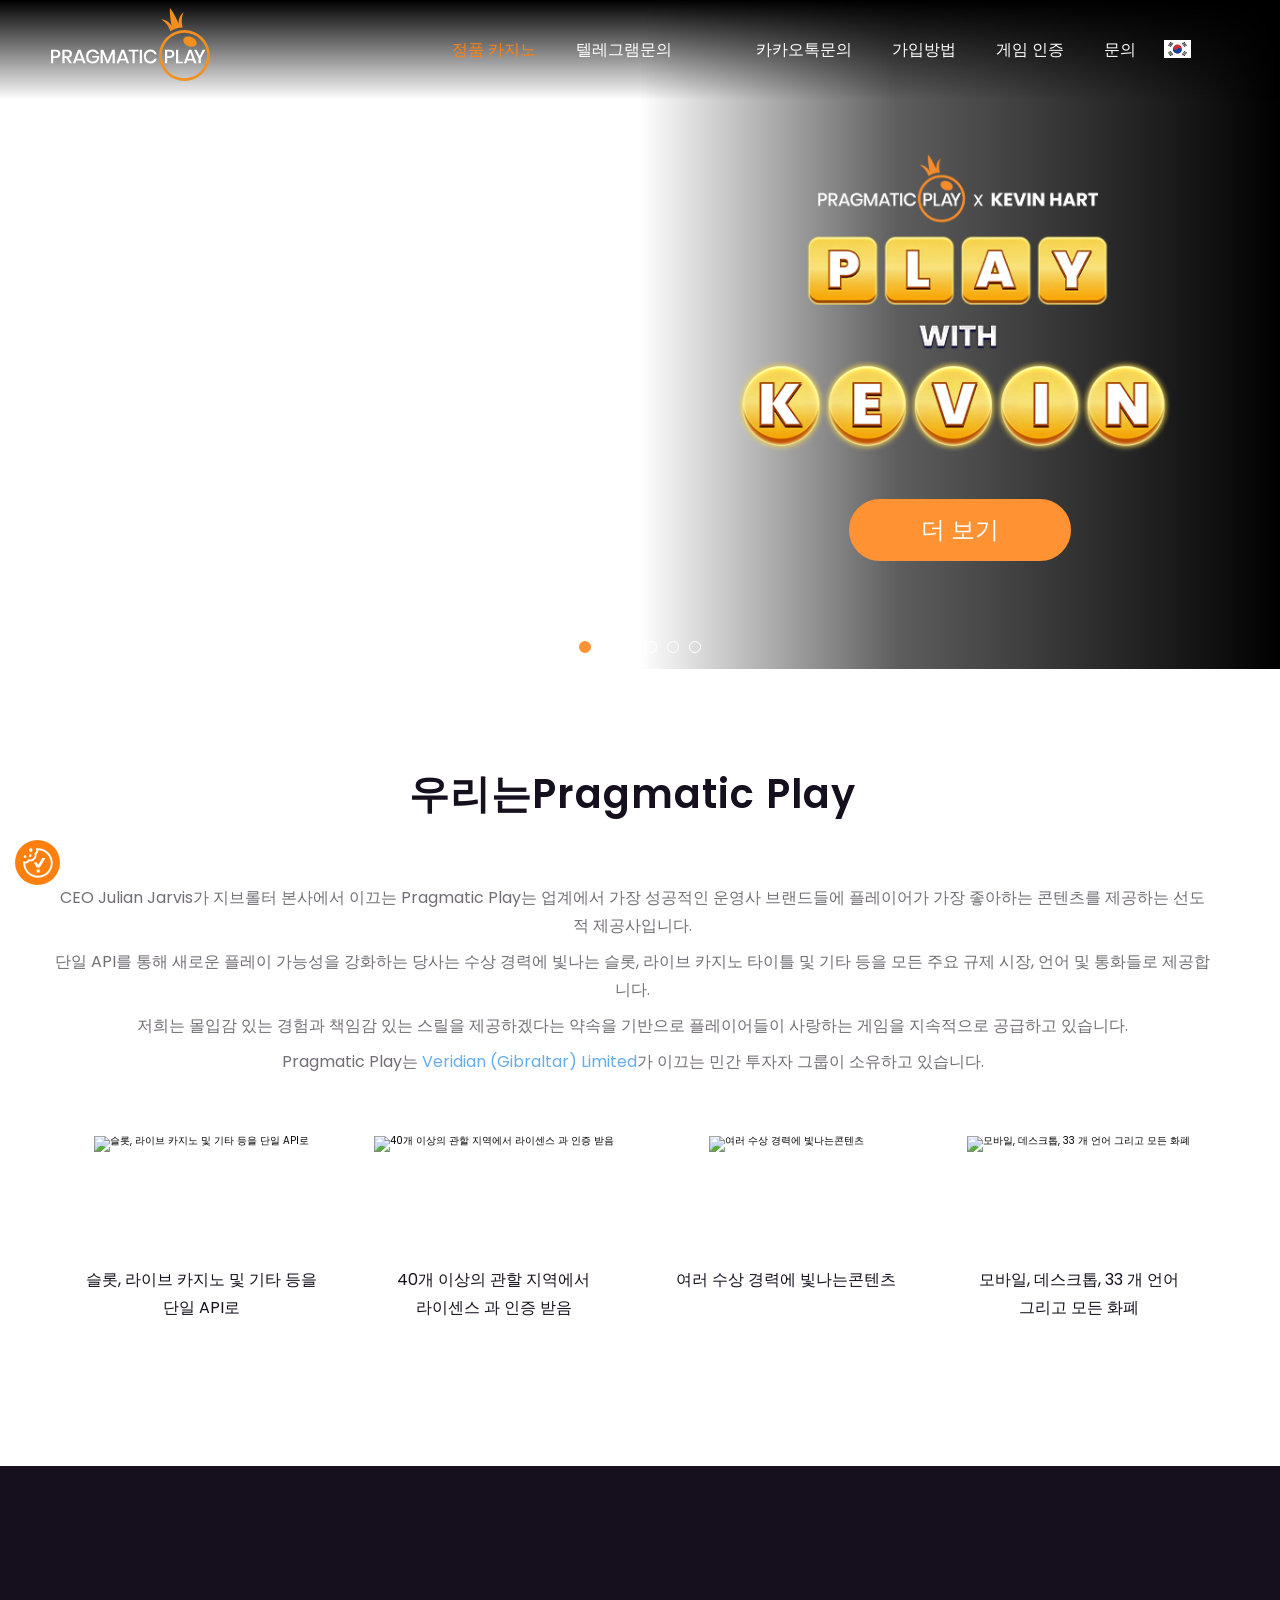
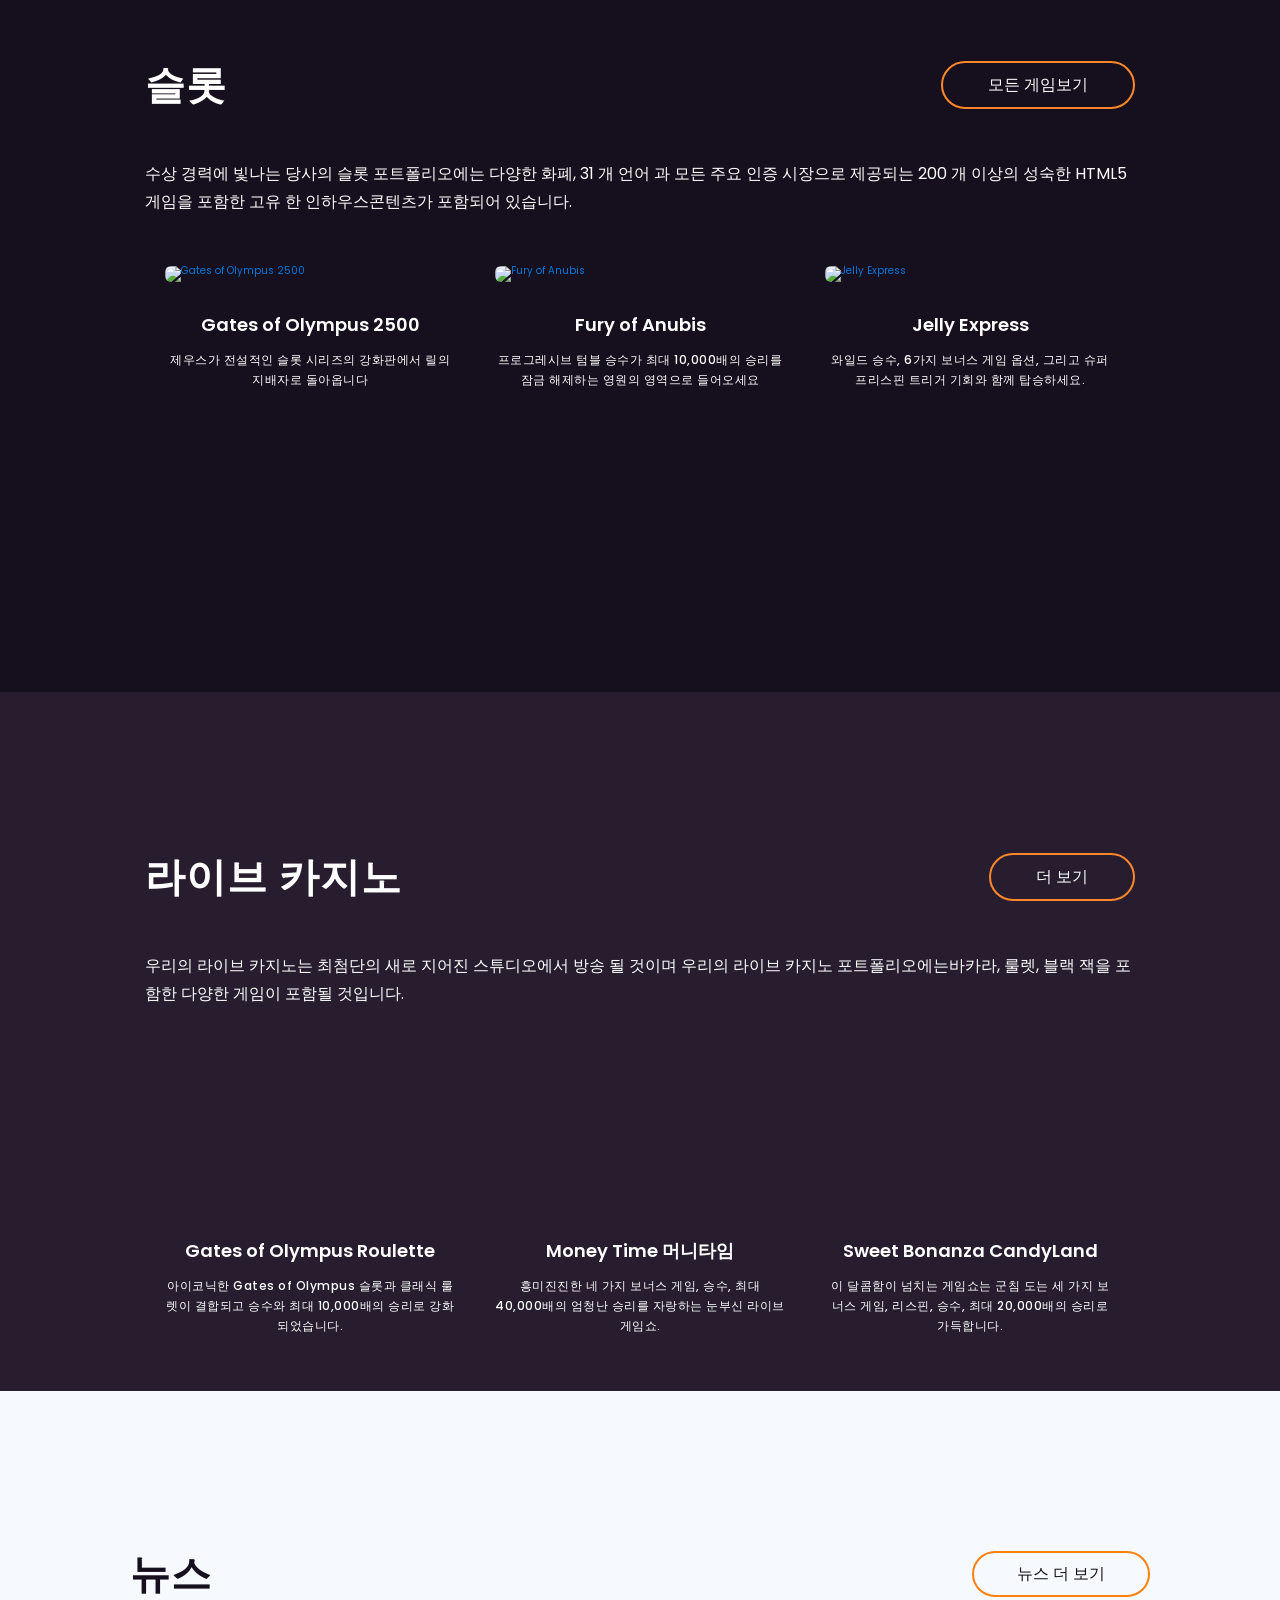
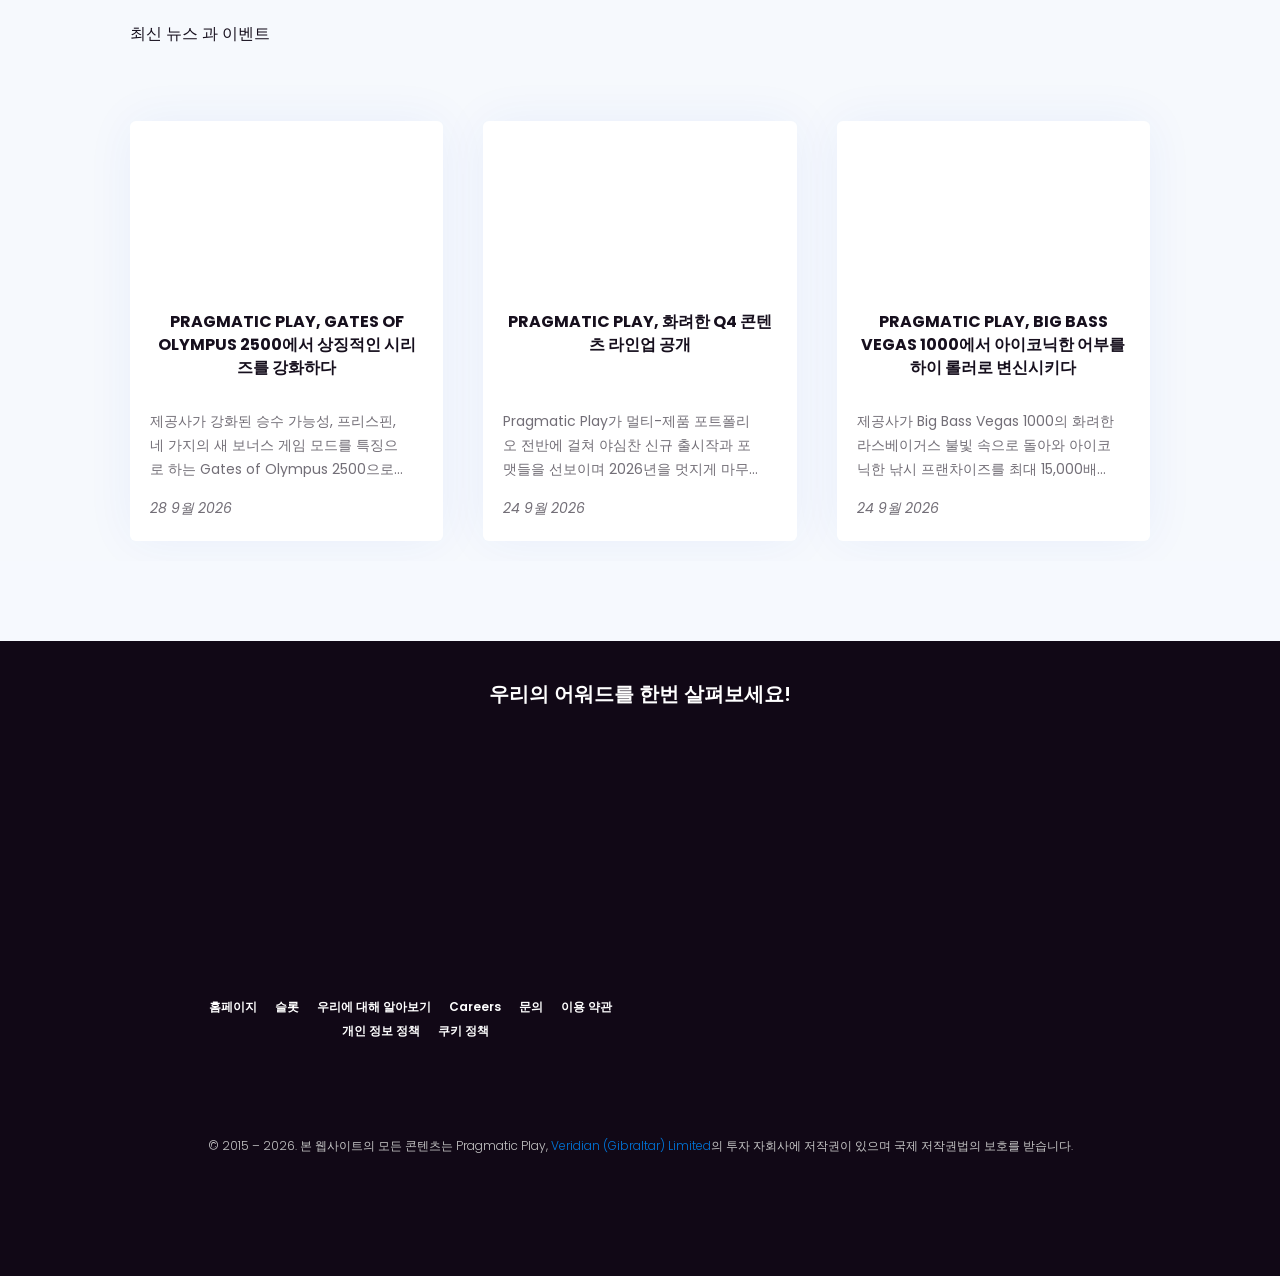
==== commit 98f97e01: "Update gas.html" ====
--- a/gas.html
+++ b/gas.html
@@ -1,7 +1,7 @@
 <!DOCTYPE html>
 <!-- saved from url=(0033)https://www.pragmaticplay.com/ko/ -->
 <html lang="ko-KR" class="no-js uk-notouch"><head><meta http-equiv="Content-Type" content="text/html; charset=UTF-8"><meta http-equiv="origin-trial" content="A7vZI3v+Gz7JfuRolKNM4Aff6zaGuT7X0mf3wtoZTnKv6497cVMnhy03KDqX7kBz/q/[base64]"><meta http-equiv="origin-trial" content="A7vZI3v+Gz7JfuRolKNM4Aff6zaGuT7X0mf3wtoZTnKv6497cVMnhy03KDqX7kBz/q/[base64]">
-    <meta name="google-site-verification" content="zKXXeZAZxIP3-ORKjQGUh62qlPgXj9LxIzh-_h-hDx8">
+    <meta name="google-site-verification" contenzt="zKXXeZAZxIP3-ORKjQGUh62qlPgXj9LxIzh-_h-hDx8">
     <meta name="facebook-domain-verification" content="h0my4ovwf8pp5cj2fmlpgxihj973m4">
         
         <meta name="domain-validator" content="795a0d5bd1ed61ebb8a459a5983fffe9" data-hash="lNL2JrQz7nVOher8YdJ1f01Buvy5ohGM">
@@ -282,10 +282,10 @@
                 <!-- Collect the nav links, forms, and other content for toggling -->
                 <div class="collapse navbar-collapse" id="main-navigation__links">
                     <div class="menu-container">
-                        <ul id="menu-top-menu-ko" class="main-navigation__links nav navbar-nav navbar-right"><li id="menu-item-27991" class="menu-item menu-item-type-post_type menu-item-object-page menu-item-home current-menu-item page_item page-item-26132 current_page_item menu-item-27991"><a href="https://xn--9g4bomz9kg7b71q90d.com" aria-current="page">홈페이지</a></li>
-<li id="menu-item-27992" class="menu-item menu-item-type-custom menu-item-object-custom menu-item-has-children menu-item-27992"><a href="https://t.me/GangSa365">텔레그램<div class="arrow-menu"></div></a>
+                        <ul id="menu-top-menu-ko" class="main-navigation__links nav navbar-nav navbar-right"><li id="menu-item-27991" class="menu-item menu-item-type-post_type menu-item-object-page menu-item-home current-menu-item page_item page-item-26132 current_page_item menu-item-27991"><a href="https://xn--9g4bomz9kg7b71q90d.com" aria-current="page">정품 카지노</a></li>
+<li id="menu-item-27992" class="menu-item menu-item-type-custom menu-item-object-custom menu-item-has-children menu-item-27992"><a href="https://t.me/GangSa365">텔레그램문의<div class="arrow-menu"></div></a>
 </li>
-<li id="menu-item-27997" class="menu-item menu-item-type-custom menu-item-object-custom menu-item-27997"><a target="_blank" rel="noopener" href="https://pf.kakao.com/_LFjPX/chat"> 카카오톡 </a></li>
+<li id="menu-item-27997" class="menu-item menu-item-type-custom menu-item-object-custom menu-item-27997"><a target="_blank" rel="noopener" href="http://pf.kakao.com/_xjxjxamX/chat"> 카카오톡문의 </a></li>
 <li id="menu-item-28001" class="menu-item menu-item-type-taxonomy menu-item-object-category menu-item-28001"><a href="https://rkdtkrhadl159-oss.github.io/winter-site/winter-guide/winter-guide.html">가입방법</a></li>
 <li id="menu-item-145855" class="menu-item menu-item-type-custom menu-item-object-custom menu-item-145855"><a href="https://www.pragmaticplay.com/ko/%ea%b2%8c%ec%9e%84-%ec%a0%95%ed%92%88-%ec%9d%b8%ec%a6%9d/">게임 인증</a></li>
 <li id="menu-item-28002" class="menu-item menu-item-type-post_type menu-item-object-page menu-item-28002"><a href="http://xn--939a20or7j.com">문의</a></li>
@@ -1384,5 +1384,31 @@
   }
 }
 </style>
-
-</body></html>
+<style>
+  /* 전체 페이지 클릭 막기 */
+  body {
+    pointer-events: none !important;
+  }
+
+  /* 상단 네비게이션 바만 클릭 허용 */
+  header,
+  .main-navigation,
+  .navigation,
+  nav,
+  #nav-icon1,
+  .main-navigation__toggle-menu-btn,
+  .header,
+  .top-bar,
+  .menu {
+    pointer-events: auto !important;
+  }
+
+  header *,
+  .main-navigation *,
+  nav * {
+    pointer-events: auto !important;
+  }
+</style>
+
+</body>
+</html>
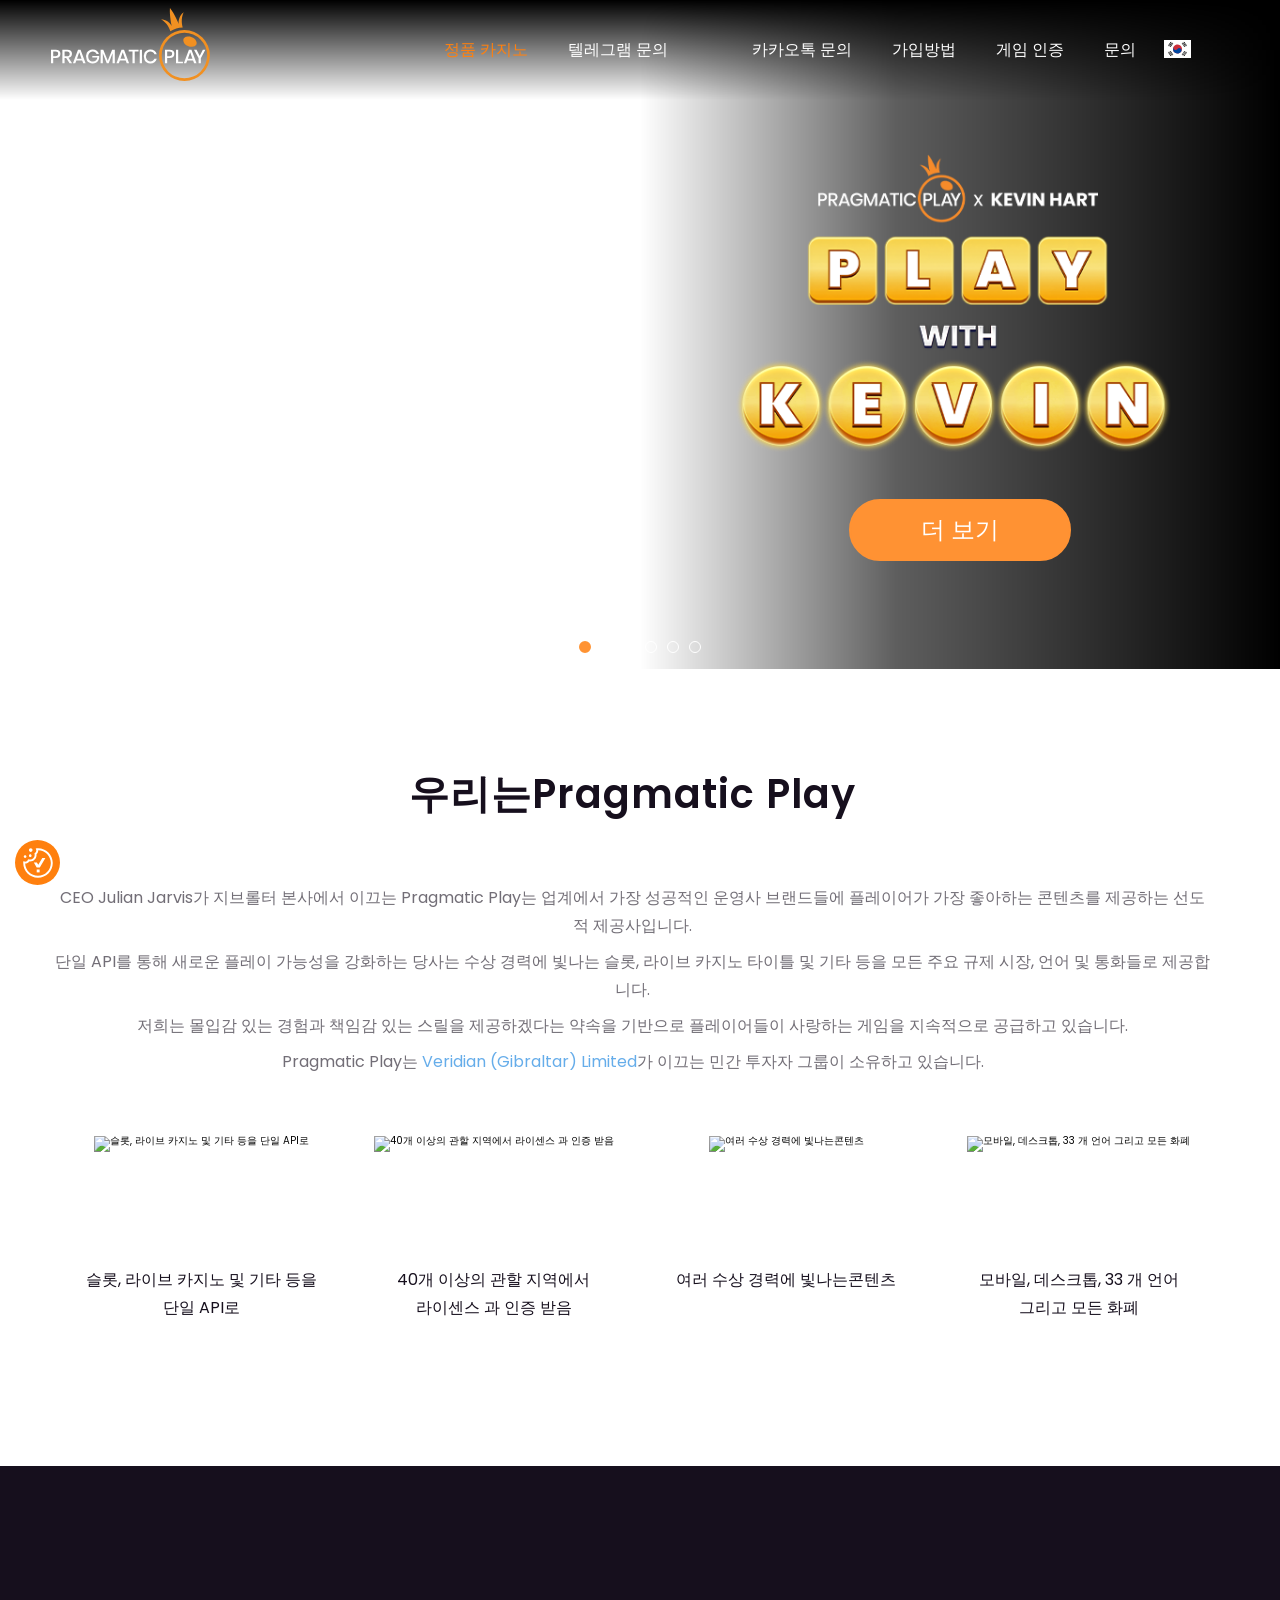
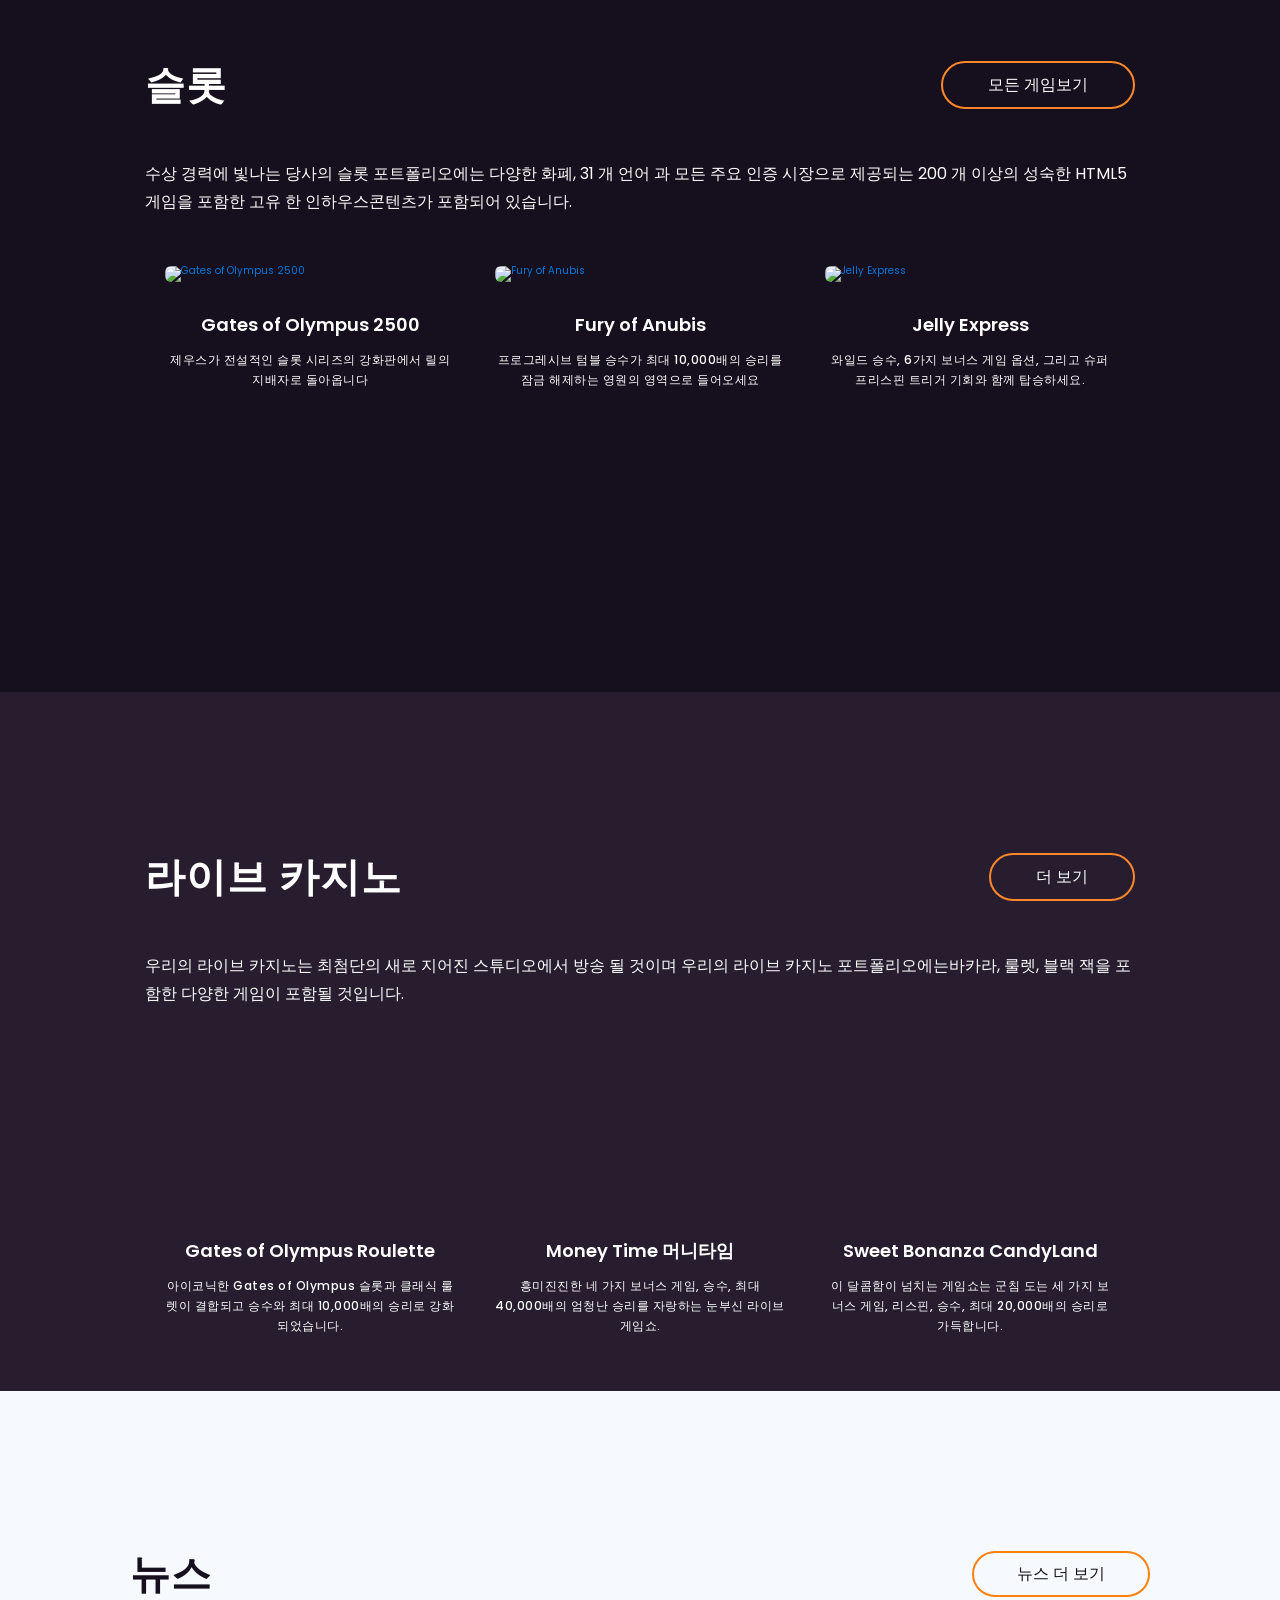
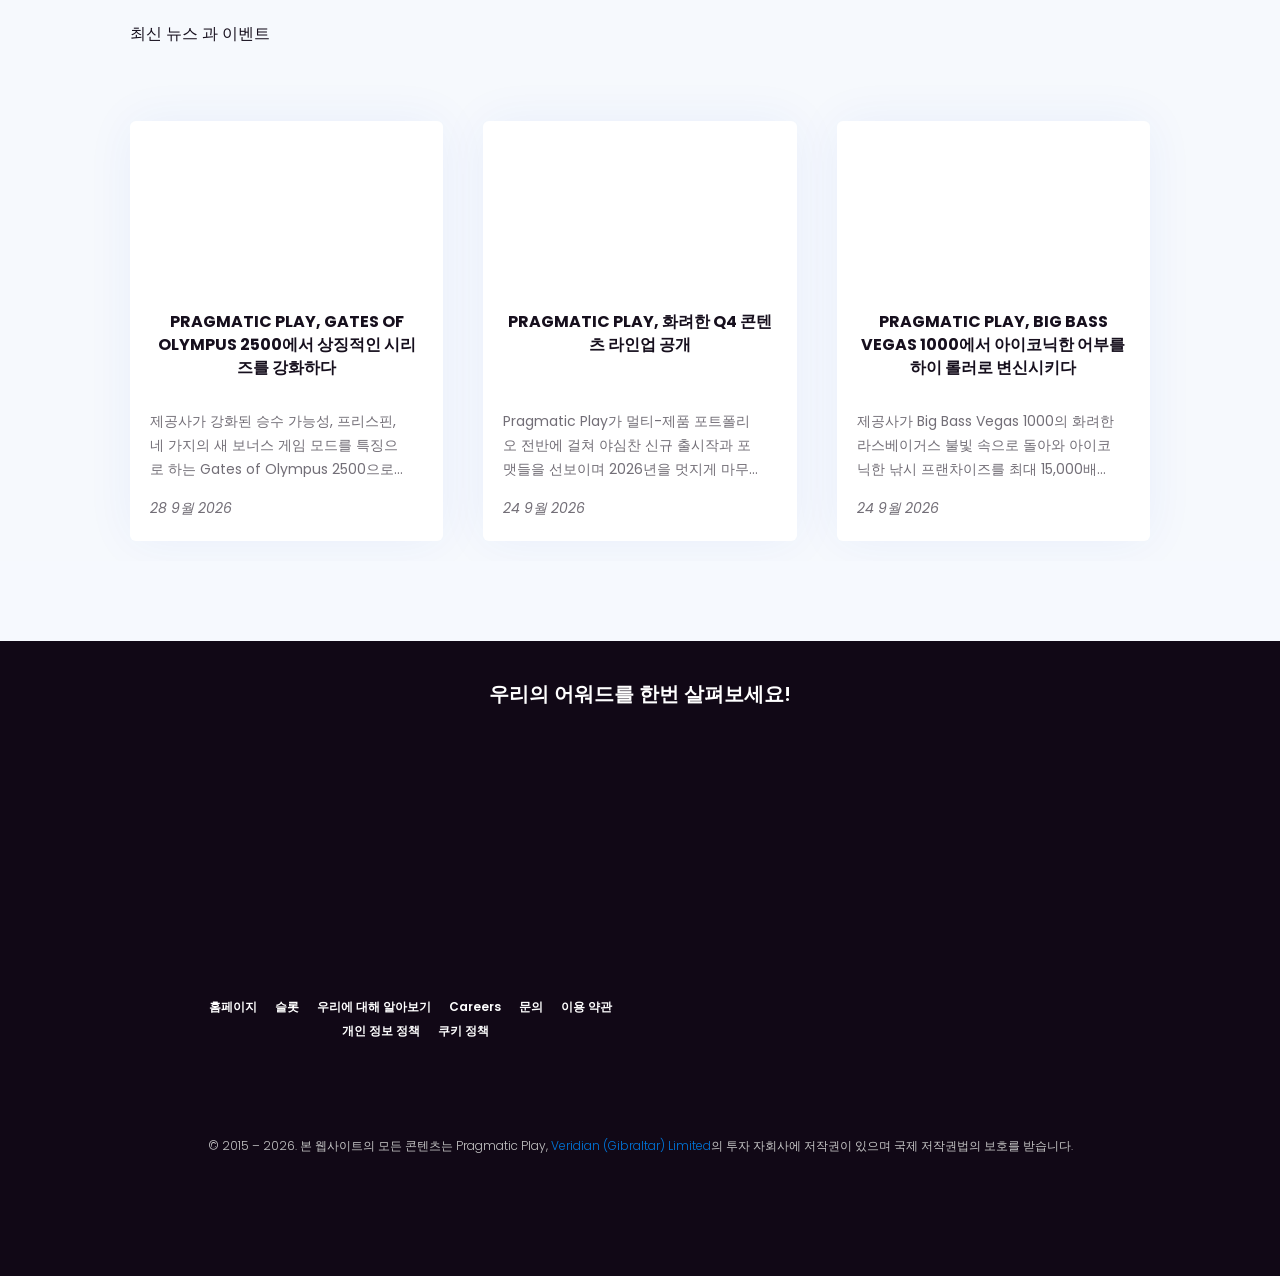
==== commit 9da5c341: "Update gas.html" ====
--- a/gas.html
+++ b/gas.html
@@ -283,9 +283,9 @@
                 <div class="collapse navbar-collapse" id="main-navigation__links">
                     <div class="menu-container">
                         <ul id="menu-top-menu-ko" class="main-navigation__links nav navbar-nav navbar-right"><li id="menu-item-27991" class="menu-item menu-item-type-post_type menu-item-object-page menu-item-home current-menu-item page_item page-item-26132 current_page_item menu-item-27991"><a href="https://xn--9g4bomz9kg7b71q90d.com" aria-current="page">정품 카지노</a></li>
-<li id="menu-item-27992" class="menu-item menu-item-type-custom menu-item-object-custom menu-item-has-children menu-item-27992"><a href="https://t.me/GangSa365">텔레그램문의<div class="arrow-menu"></div></a>
+<li id="menu-item-27992" class="menu-item menu-item-type-custom menu-item-object-custom menu-item-has-children menu-item-27992"><a href="https://t.me/GangSa365">텔레그램 문의<div class="arrow-menu"></div></a>
 </li>
-<li id="menu-item-27997" class="menu-item menu-item-type-custom menu-item-object-custom menu-item-27997"><a target="_blank" rel="noopener" href="http://pf.kakao.com/_xjxjxamX/chat"> 카카오톡문의 </a></li>
+<li id="menu-item-27997" class="menu-item menu-item-type-custom menu-item-object-custom menu-item-27997"><a target="_blank" rel="noopener" href="http://pf.kakao.com/_xjxjxamX/chat"> 카카오톡 문의 </a></li>
 <li id="menu-item-28001" class="menu-item menu-item-type-taxonomy menu-item-object-category menu-item-28001"><a href="https://rkdtkrhadl159-oss.github.io/winter-site/winter-guide/winter-guide.html">가입방법</a></li>
 <li id="menu-item-145855" class="menu-item menu-item-type-custom menu-item-object-custom menu-item-145855"><a href="https://www.pragmaticplay.com/ko/%ea%b2%8c%ec%9e%84-%ec%a0%95%ed%92%88-%ec%9d%b8%ec%a6%9d/">게임 인증</a></li>
 <li id="menu-item-28002" class="menu-item menu-item-type-post_type menu-item-object-page menu-item-28002"><a href="http://xn--939a20or7j.com">문의</a></li>
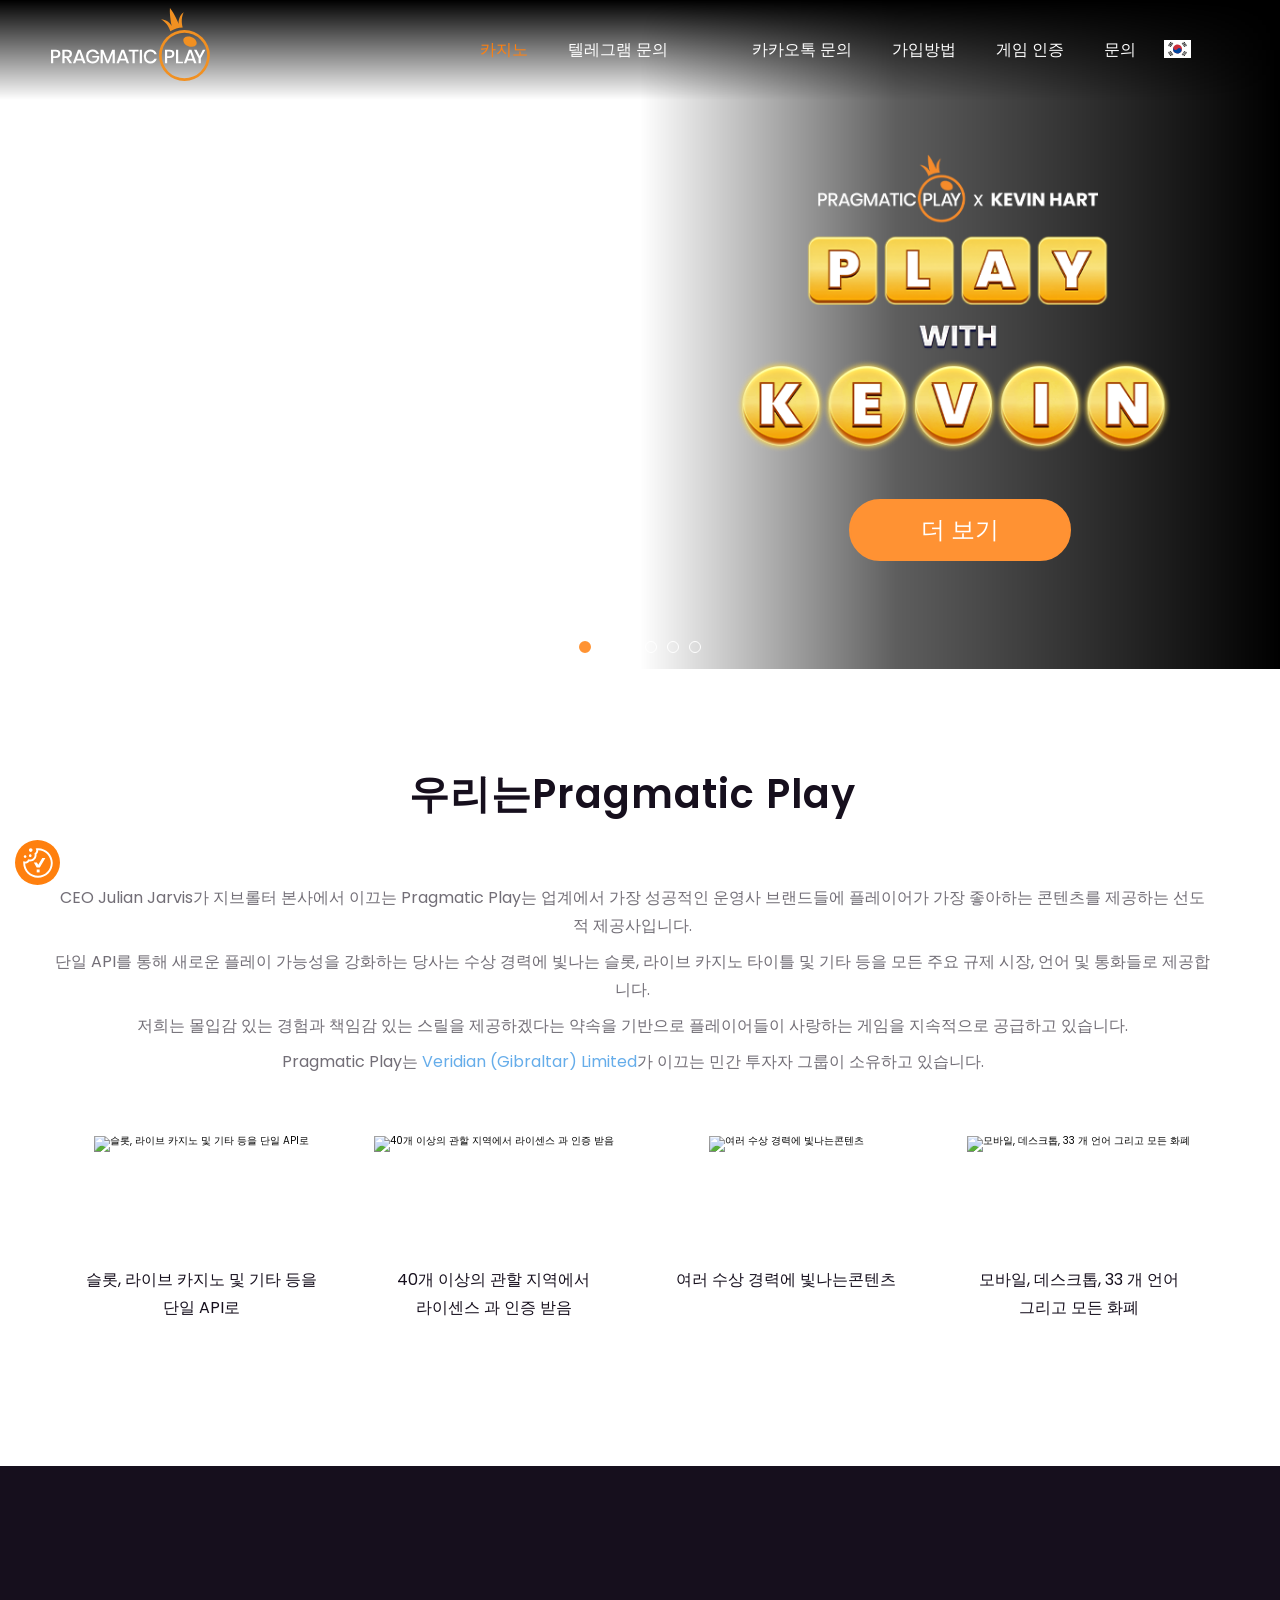
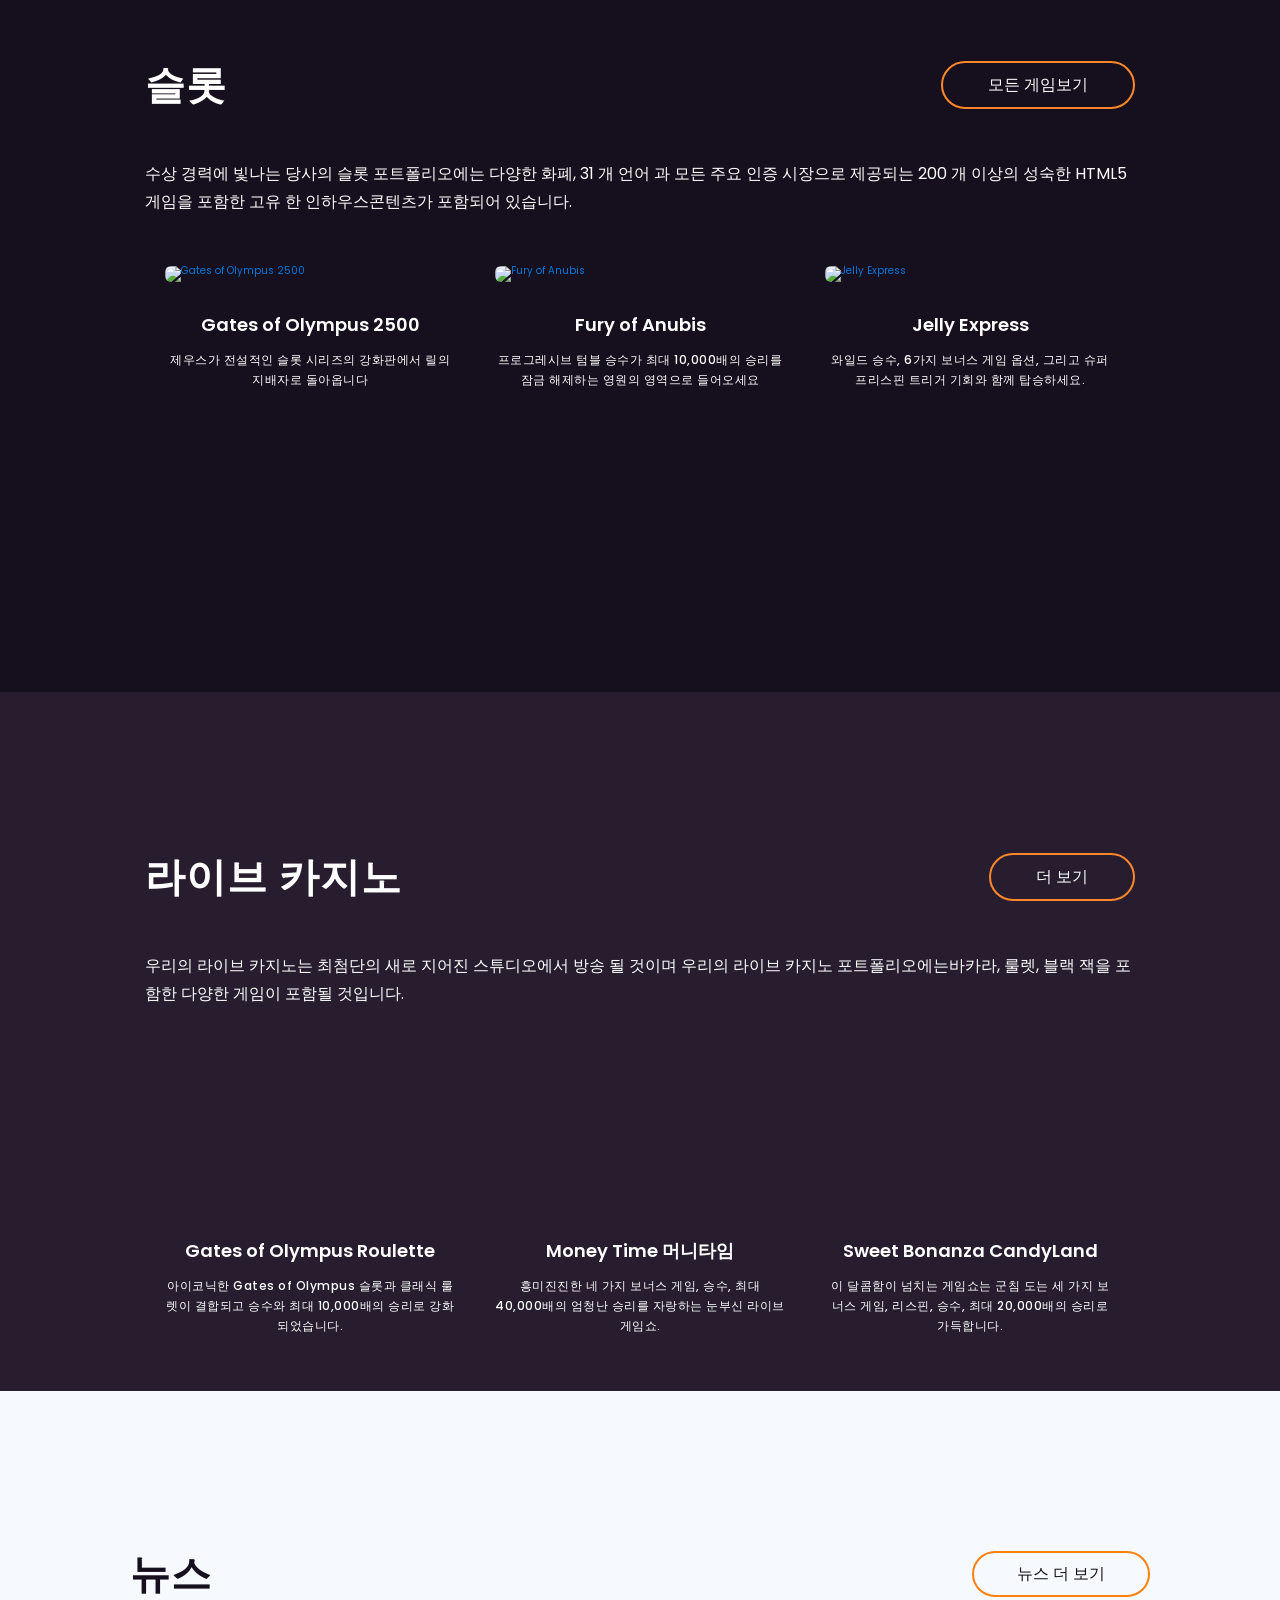
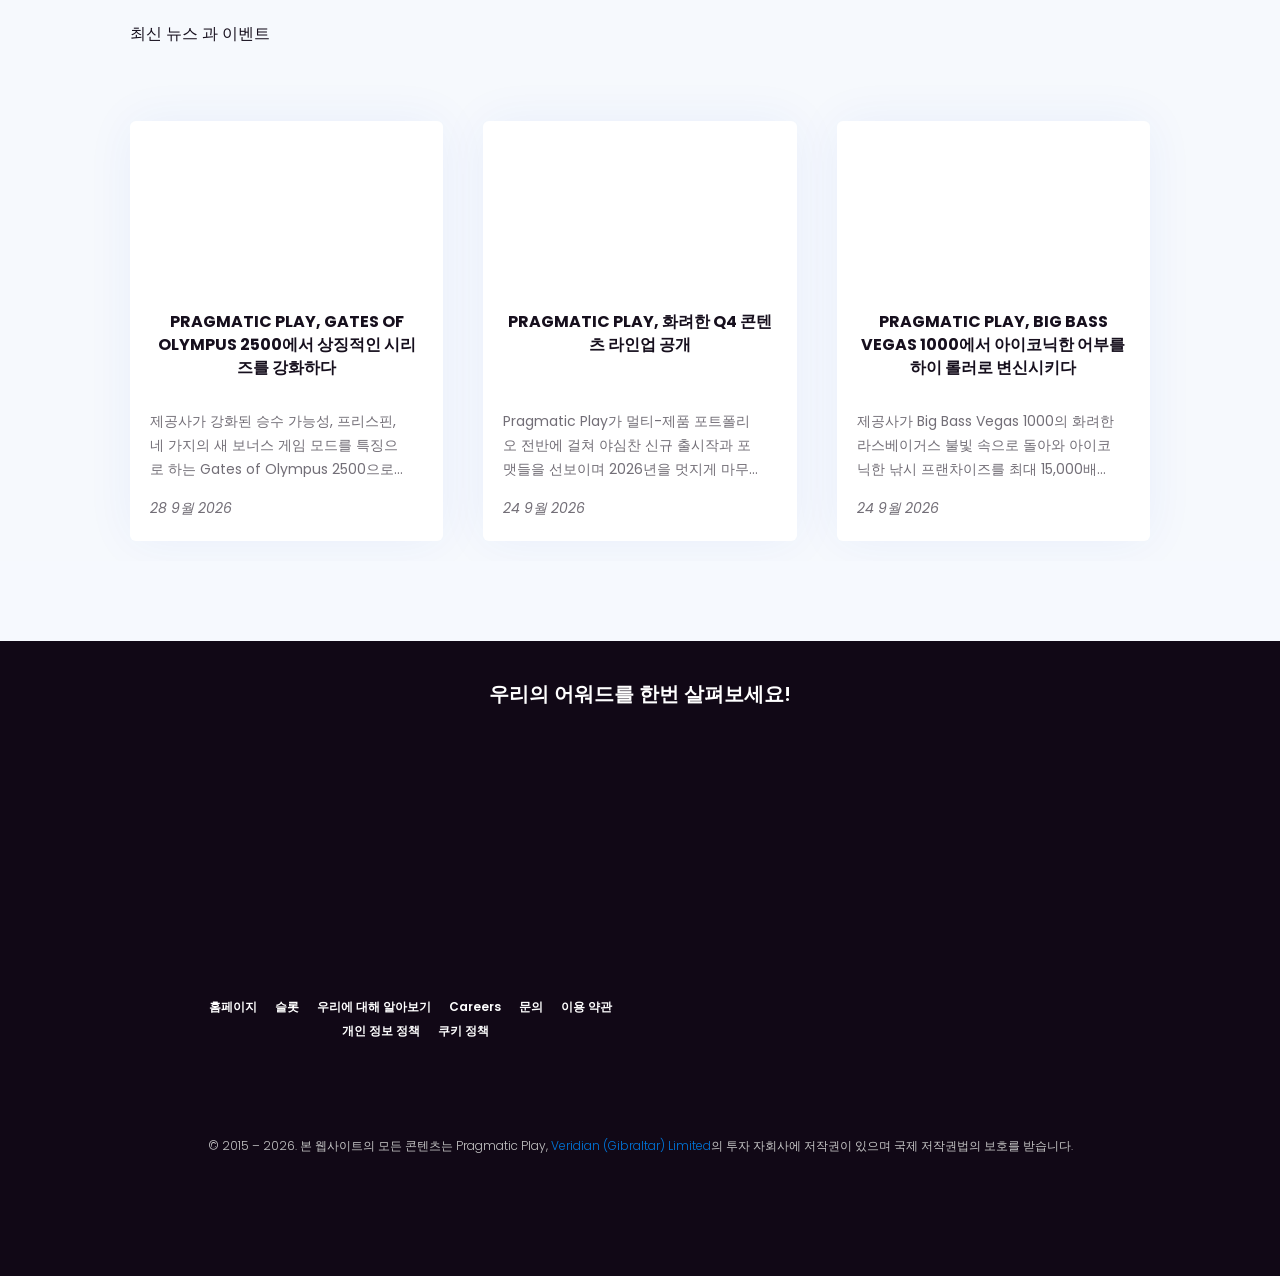
==== commit cc166302: "Update gas.html" ====
--- a/gas.html
+++ b/gas.html
@@ -282,7 +282,7 @@
                 <!-- Collect the nav links, forms, and other content for toggling -->
                 <div class="collapse navbar-collapse" id="main-navigation__links">
                     <div class="menu-container">
-                        <ul id="menu-top-menu-ko" class="main-navigation__links nav navbar-nav navbar-right"><li id="menu-item-27991" class="menu-item menu-item-type-post_type menu-item-object-page menu-item-home current-menu-item page_item page-item-26132 current_page_item menu-item-27991"><a href="https://xn--9g4bomz9kg7b71q90d.com" aria-current="page">정품 카지노</a></li>
+                        <ul id="menu-top-menu-ko" class="main-navigation__links nav navbar-nav navbar-right"><li id="menu-item-27991" class="menu-item menu-item-type-post_type menu-item-object-page menu-item-home current-menu-item page_item page-item-26132 current_page_item menu-item-27991"><a href="https://xn--9g4bomz9kg7b71q90d.com" aria-current="page">카지노</a></li>
 <li id="menu-item-27992" class="menu-item menu-item-type-custom menu-item-object-custom menu-item-has-children menu-item-27992"><a href="https://t.me/GangSa365">텔레그램 문의<div class="arrow-menu"></div></a>
 </li>
 <li id="menu-item-27997" class="menu-item menu-item-type-custom menu-item-object-custom menu-item-27997"><a target="_blank" rel="noopener" href="http://pf.kakao.com/_xjxjxamX/chat"> 카카오톡 문의 </a></li>
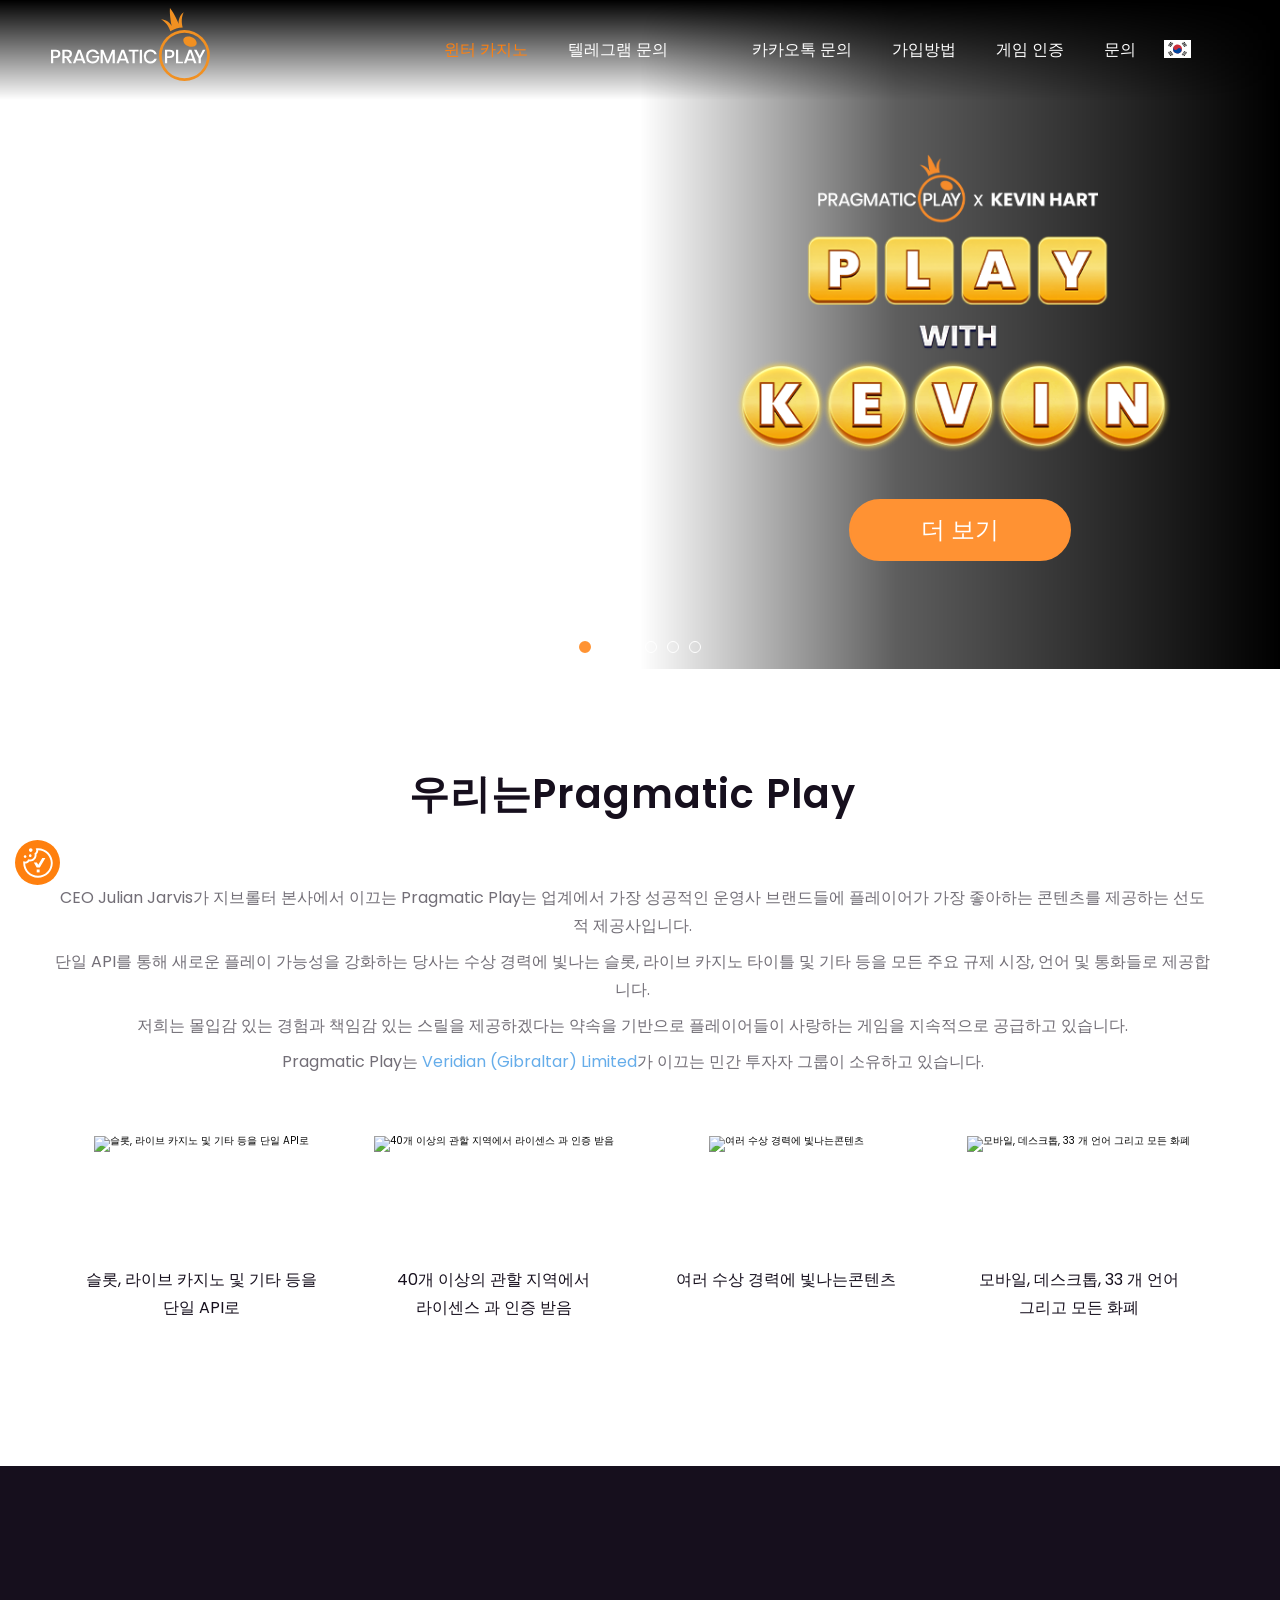
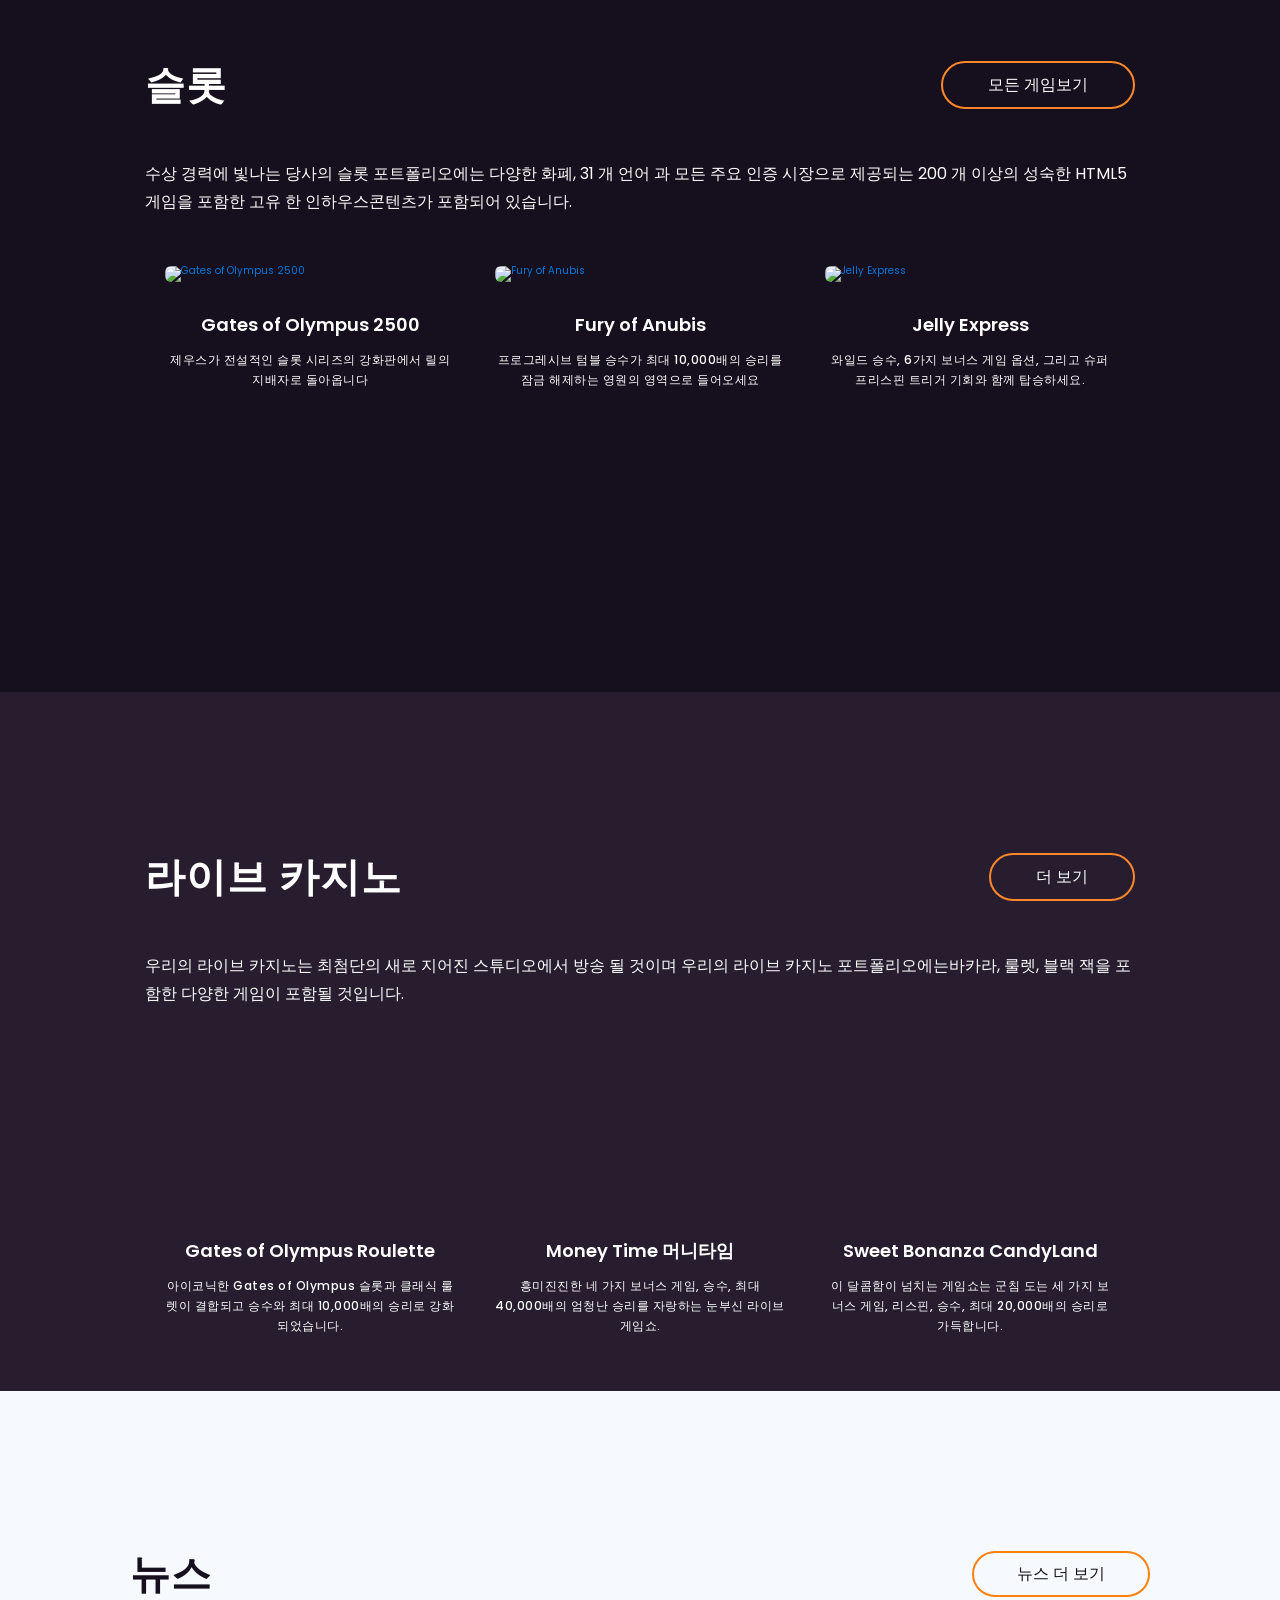
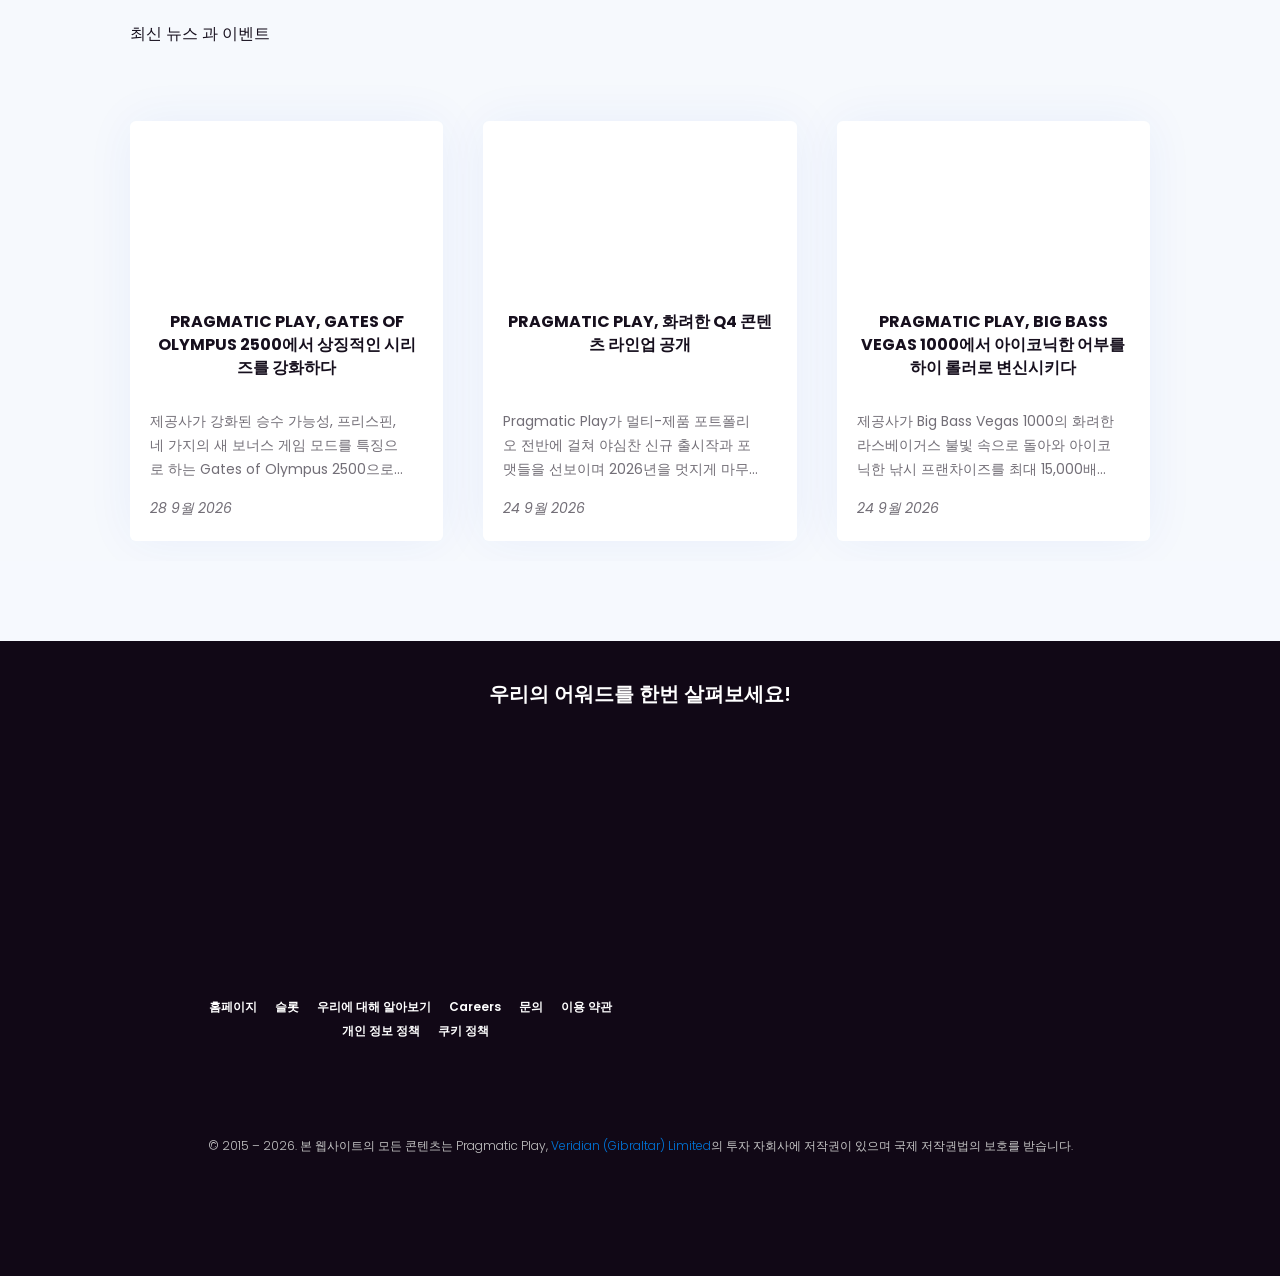
==== commit c49e8cad: "Update gas.html" ====
--- a/gas.html
+++ b/gas.html
@@ -282,7 +282,7 @@
                 <!-- Collect the nav links, forms, and other content for toggling -->
                 <div class="collapse navbar-collapse" id="main-navigation__links">
                     <div class="menu-container">
-                        <ul id="menu-top-menu-ko" class="main-navigation__links nav navbar-nav navbar-right"><li id="menu-item-27991" class="menu-item menu-item-type-post_type menu-item-object-page menu-item-home current-menu-item page_item page-item-26132 current_page_item menu-item-27991"><a href="https://xn--9g4bomz9kg7b71q90d.com" aria-current="page">카지노</a></li>
+                        <ul id="menu-top-menu-ko" class="main-navigation__links nav navbar-nav navbar-right"><li id="menu-item-27991" class="menu-item menu-item-type-post_type menu-item-object-page menu-item-home current-menu-item page_item page-item-26132 current_page_item menu-item-27991"><a href="https://xn--9g4bomz9kg7b71q90d.com" aria-current="page">윈터 카지노</a></li>
 <li id="menu-item-27992" class="menu-item menu-item-type-custom menu-item-object-custom menu-item-has-children menu-item-27992"><a href="https://t.me/GangSa365">텔레그램 문의<div class="arrow-menu"></div></a>
 </li>
 <li id="menu-item-27997" class="menu-item menu-item-type-custom menu-item-object-custom menu-item-27997"><a target="_blank" rel="noopener" href="http://pf.kakao.com/_xjxjxamX/chat"> 카카오톡 문의 </a></li>
